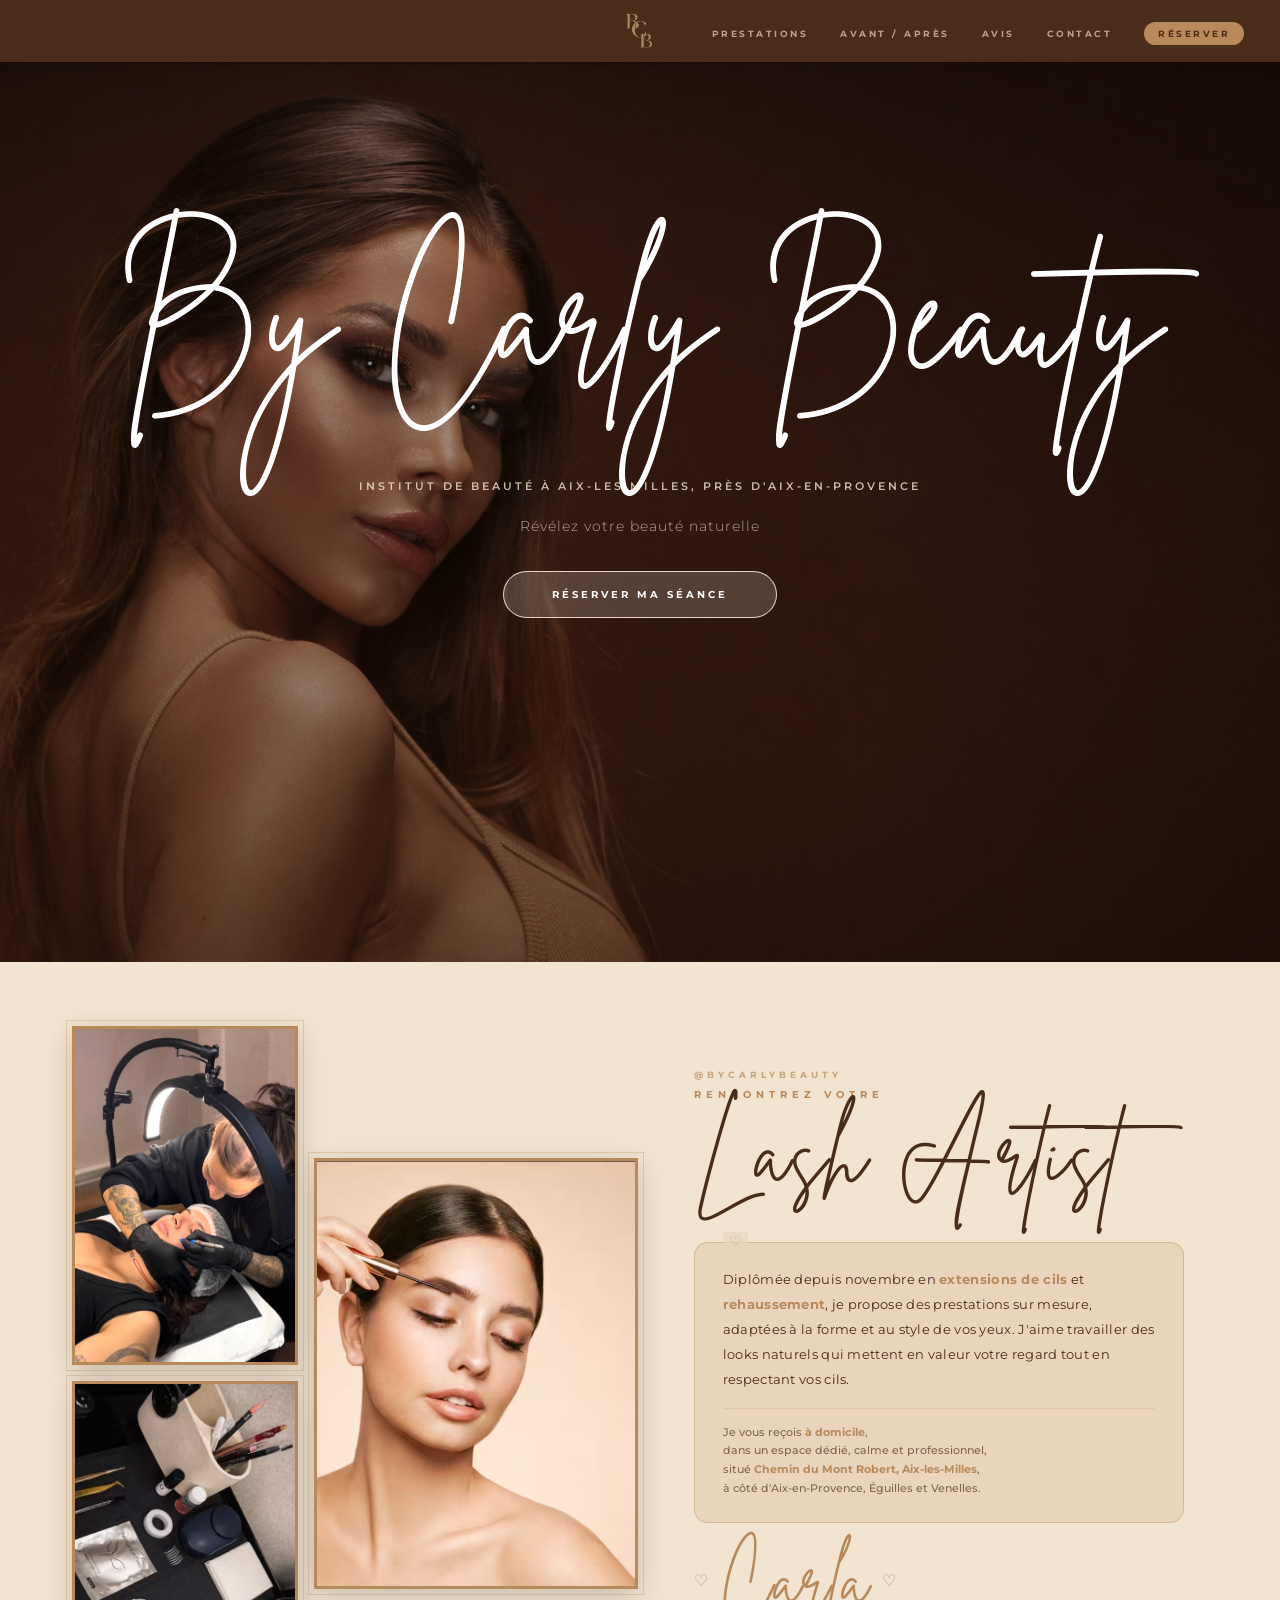
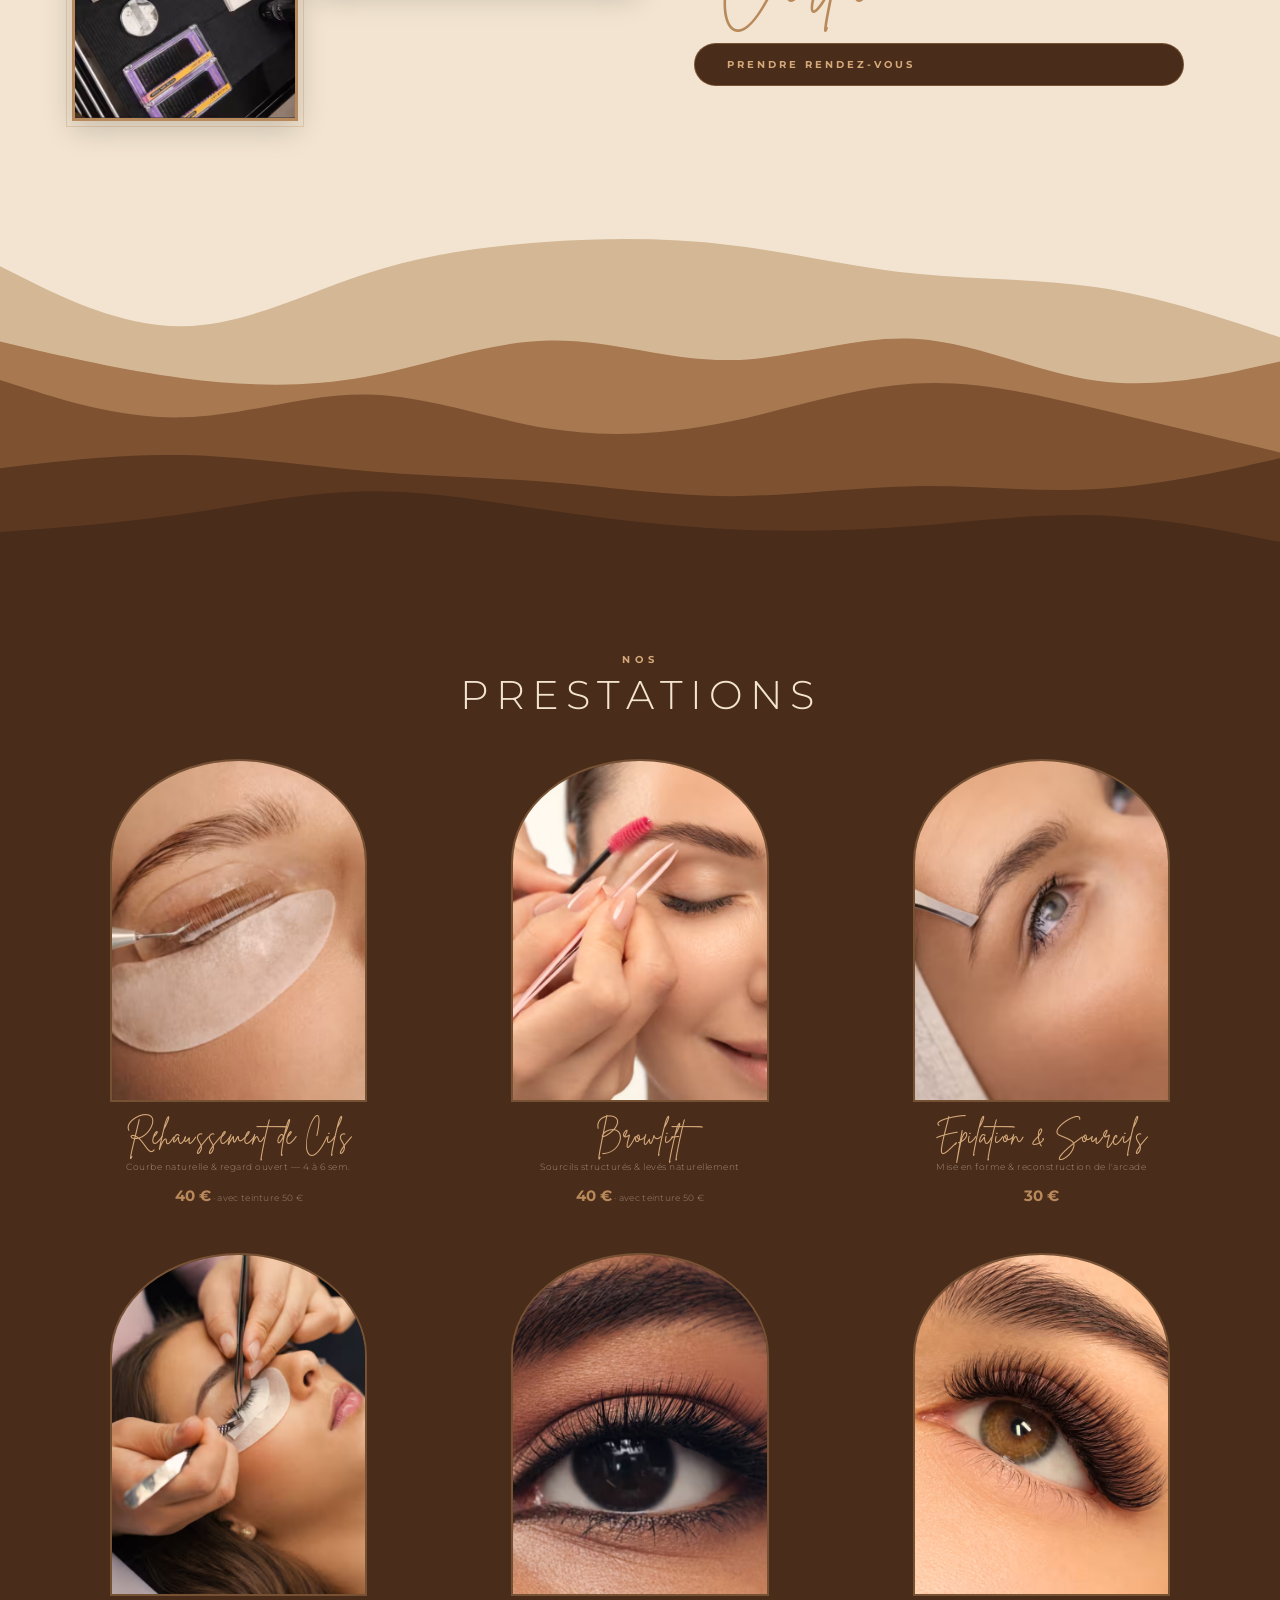
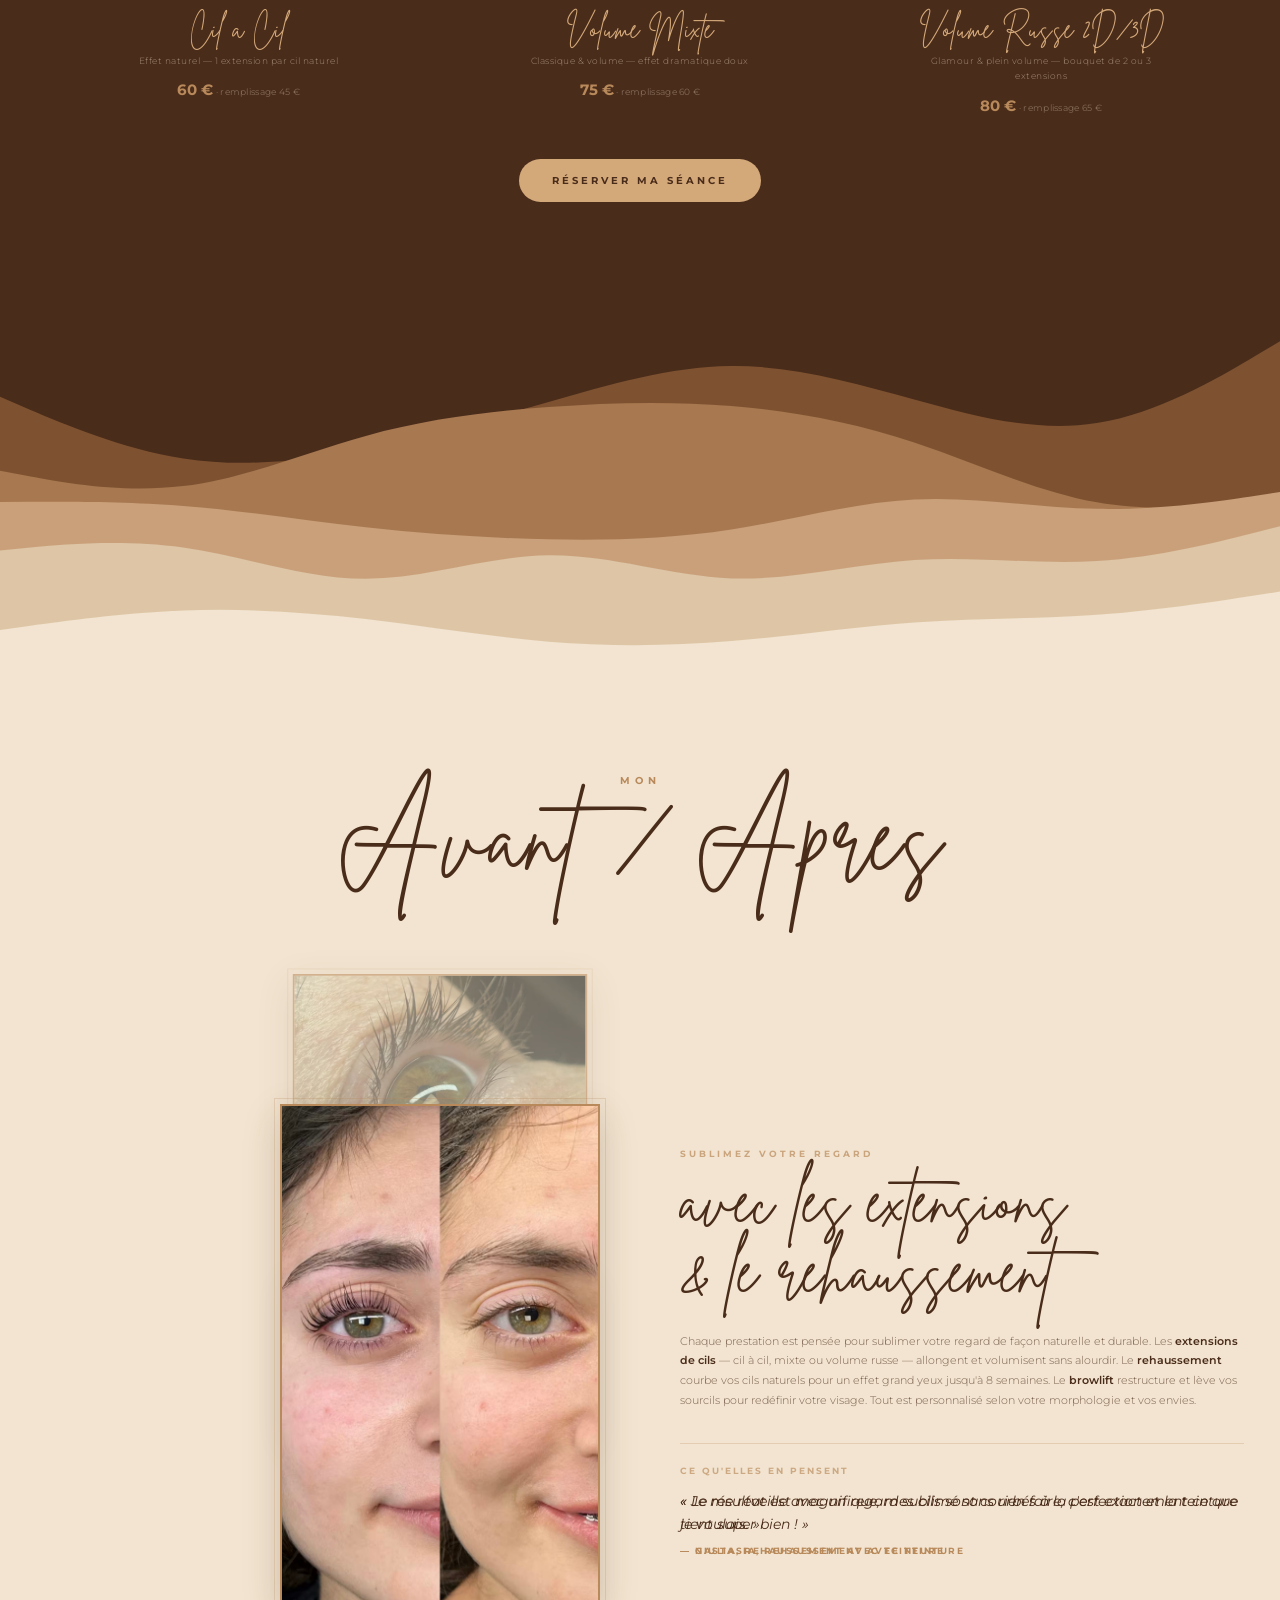
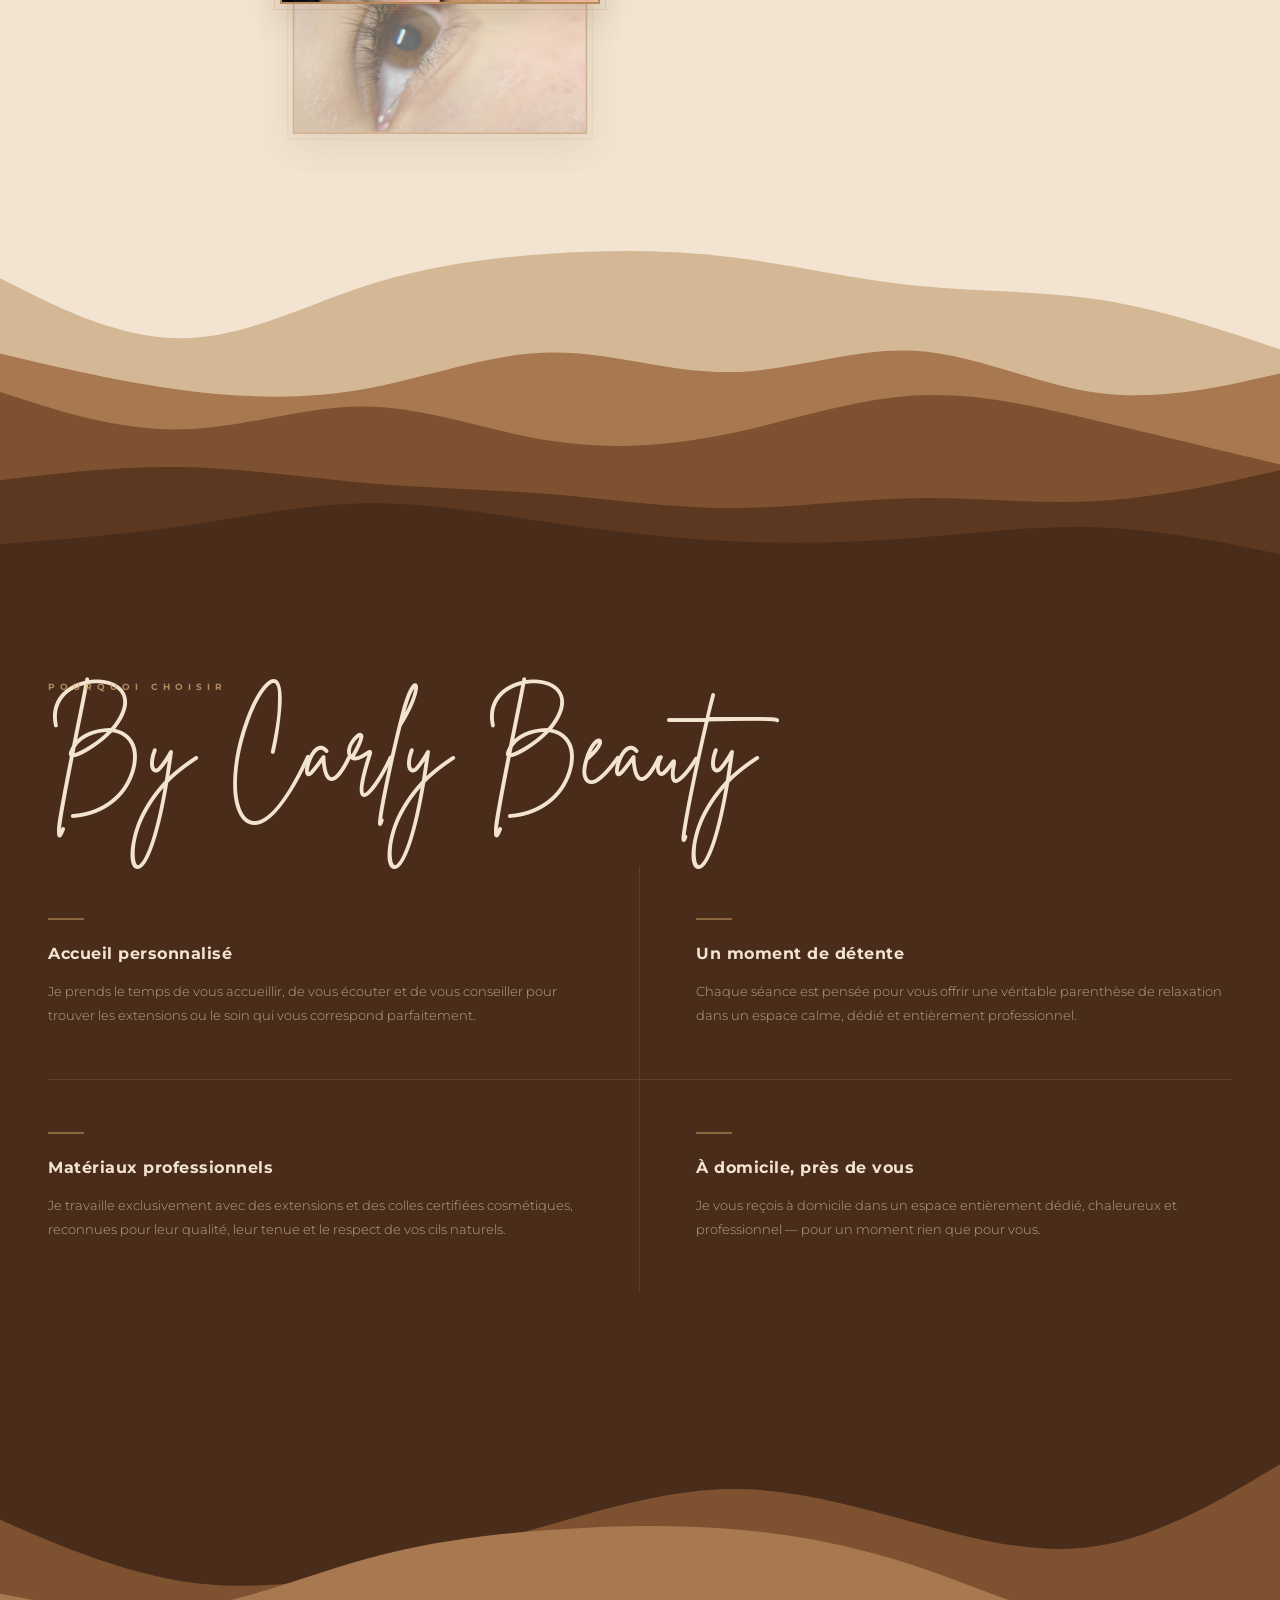
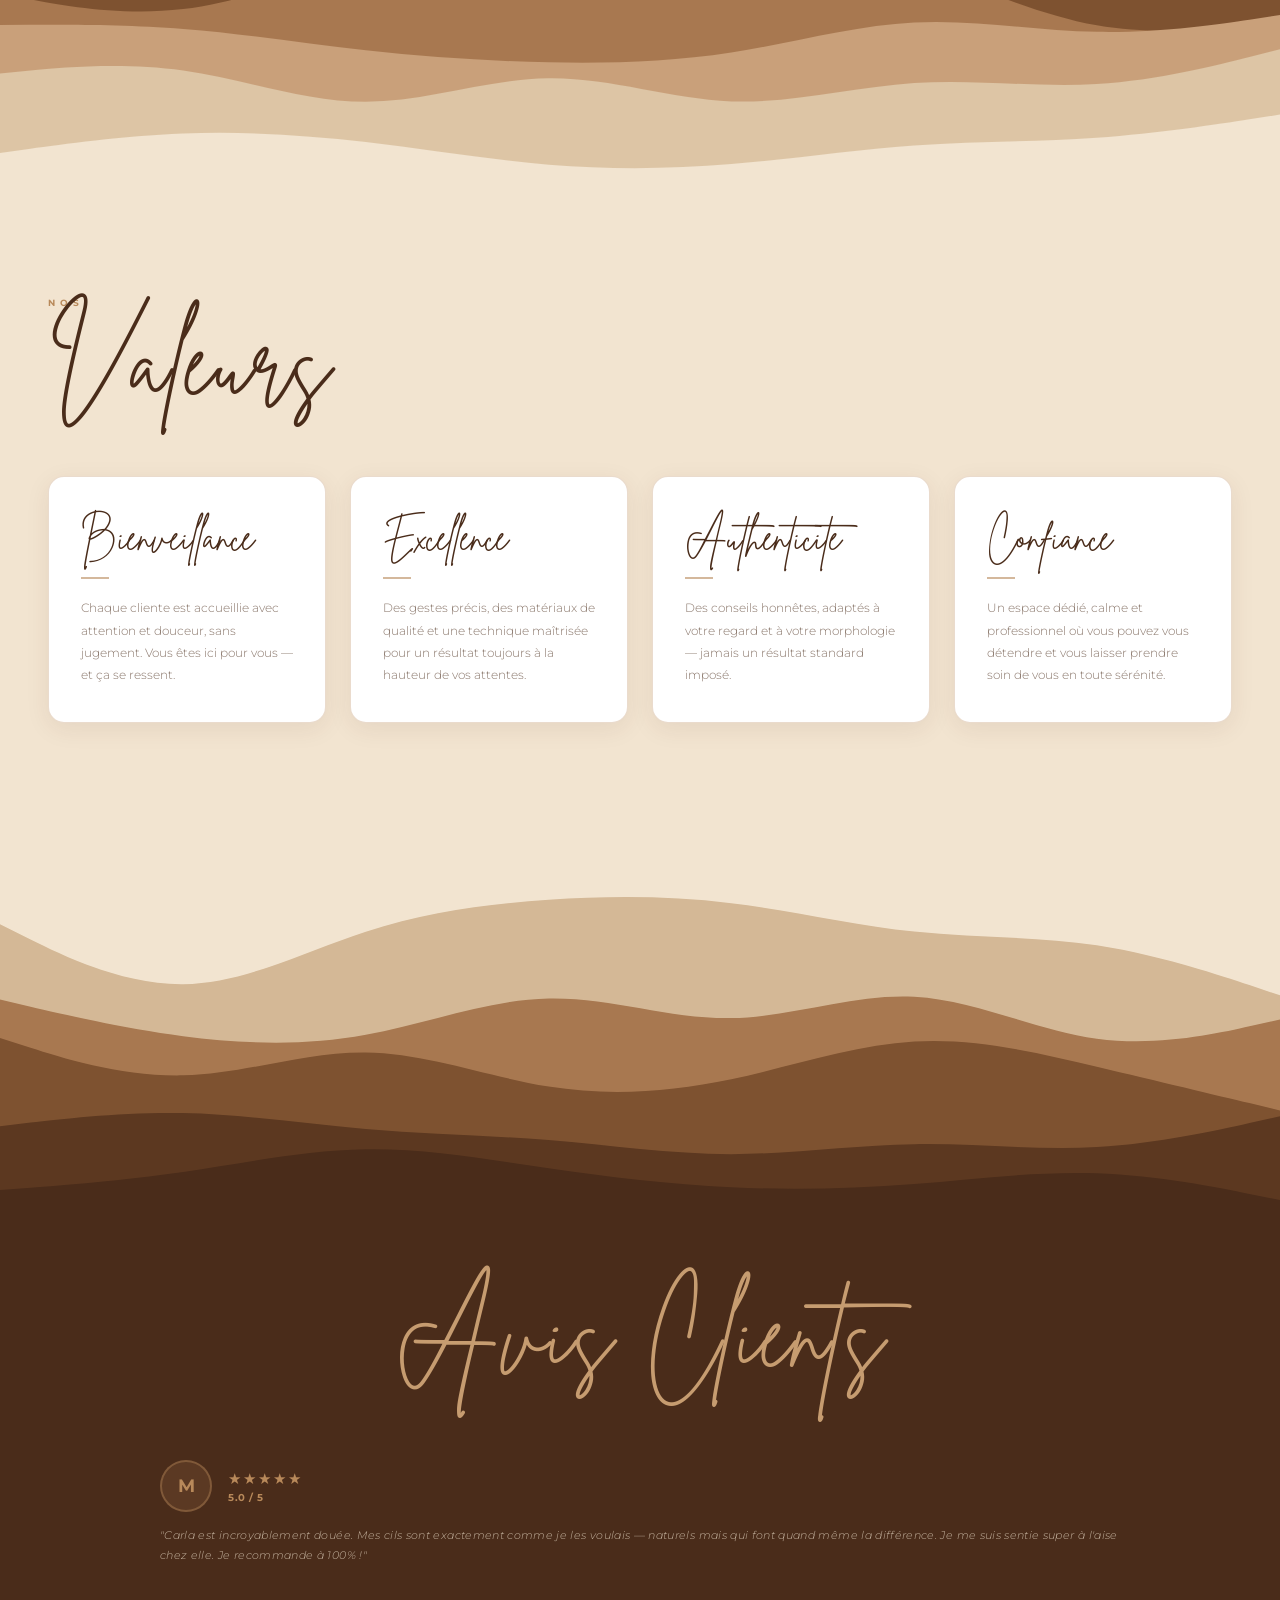
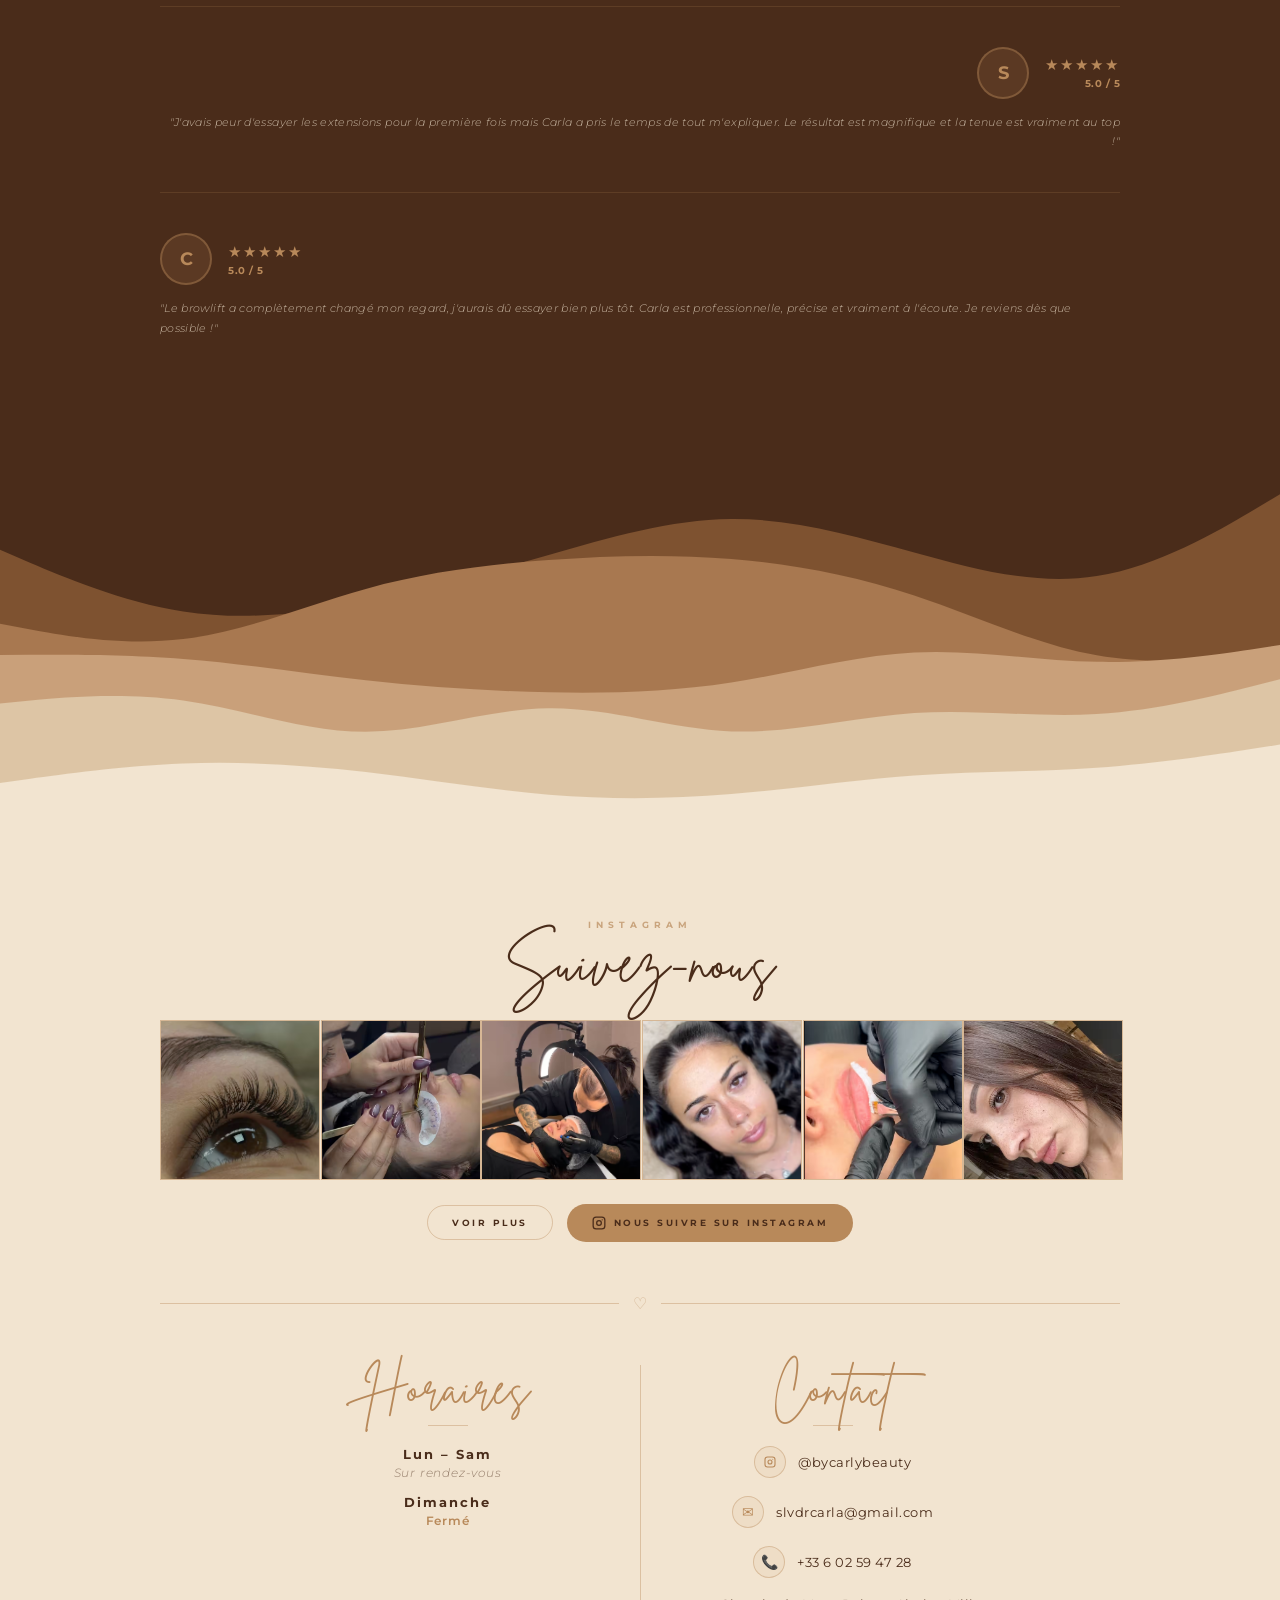
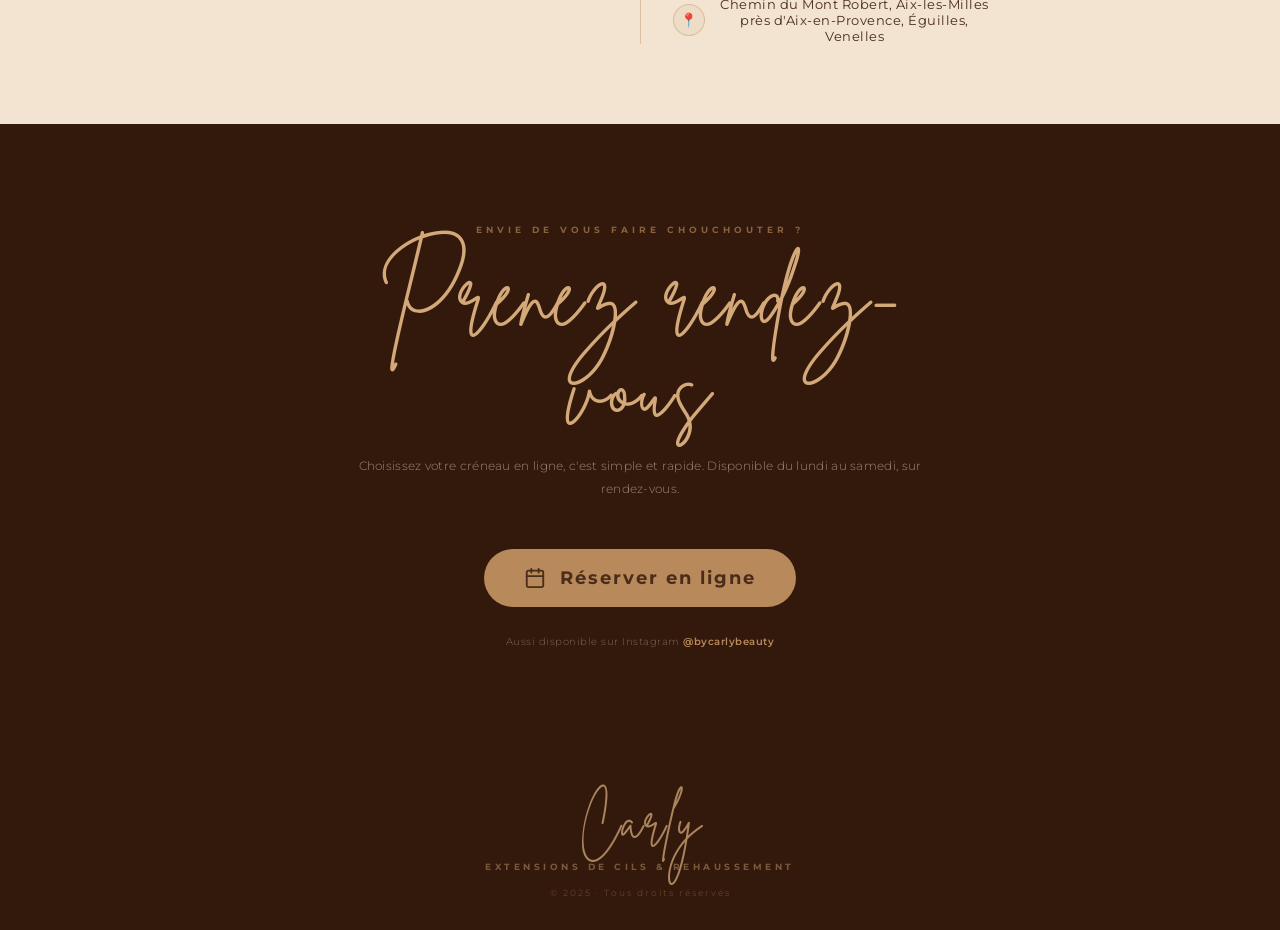
==== index.html @ 38d86c04 "RDV: replace phone CTA with Calendly link on all booking buttons" ====
<!DOCTYPE html>
<html lang="fr">
<head>
  <meta charset="UTF-8" />
  <meta name="viewport" content="width=device-width, initial-scale=1.0, viewport-fit=cover" />
  <title>Carly Beauty – Extensions de Cils &amp; Rehaussement | Aix-les-Milles, Aix-en-Provence</title>
  <meta name="description" content="Institut de beauté By Carly Beauty à Aix-les-Milles (Chemin du Mont Robert), à côté d'Aix-en-Provence, Éguilles et Venelles. Extensions de cils, rehaussement, browlift — sur rendez-vous. Tél : +33 6 02 59 47 28." />
  <meta name="keywords" content="extensions cils Aix-en-Provence, rehaussement cils Aix-les-Milles, browlift Éguilles, Venelles, lash artist, Carly Beauty" />
  <meta property="og:title" content="By Carly Beauty – Extensions de Cils à Aix-les-Milles" />
  <meta property="og:description" content="Institut de beauté à Aix-les-Milles, à côté d'Aix-en-Provence, Éguilles et Venelles. Extensions, rehaussement, browlift sur mesure." />
  <meta property="og:type" content="website" />
  <link rel="preconnect" href="https://fonts.googleapis.com" />
  <link rel="preconnect" href="https://fonts.gstatic.com" crossorigin />
  <link href="https://fonts.googleapis.com/css2?family=Montserrat:wght@300;400;600;700;800&display=swap" rel="stylesheet" />
  <link rel="icon" type="image/png" href="image/logo.png" />
  <link rel="stylesheet" href="style.css" />
</head>
<body>

  <!-- ══════════════════════════════════════
       NAV
  ══════════════════════════════════════ -->
  <nav class="navbar">
    <!-- Hamburger (mobile gauche) -->
    <button class="navbar__burger" aria-label="Menu" onclick="document.querySelector('.navbar__drawer').classList.toggle('open')">
      <span></span><span></span><span></span>
    </button>

    <!-- Logo centré -->
    <a href="#" class="navbar__logo-link" aria-label="Retour en haut"><picture>
  <source srcset="photo/image/vraislogo.avif" type="image/avif">
  <source srcset="photo/image/vraislogo.webp" type="image/webp">
  <img class="navbar__logo" src="photo/image/vraislogo.png" alt="Carly – By Carly Beauty" />
</picture></a>

    <!-- Bouton réserver (mobile droite) + liens desktop -->
    <ul class="navbar__links">
      <li><a href="#prestations">Prestations</a></li>
      <li><a href="#avantapres">Avant / Après</a></li>
      <li><a href="#avis">Avis</a></li>
      <li><a href="#infos">Contact</a></li>
      <li><a href="https://calendly.com/slvdrcarla" target="_blank" rel="noopener" class="navbar__rdv">Réserver</a></li>
    </ul>
    <a href="https://calendly.com/slvdrcarla" target="_blank" rel="noopener" class="navbar__rdv navbar__rdv--mobile">Réserver</a>
  </nav>

  <!-- Drawer mobile -->
  <div class="navbar__drawer">
    <button class="navbar__drawer-close" aria-label="Fermer" onclick="document.querySelector('.navbar__drawer').classList.remove('open')">✕</button>
    <ul>
      <li><a href="#prestations" onclick="document.querySelector('.navbar__drawer').classList.remove('open')">Prestations</a></li>
      <li><a href="#avantapres" onclick="document.querySelector('.navbar__drawer').classList.remove('open')">Avant / Après</a></li>
      <li><a href="#avis" onclick="document.querySelector('.navbar__drawer').classList.remove('open')">Avis</a></li>
      <li><a href="#infos" onclick="document.querySelector('.navbar__drawer').classList.remove('open')">Contact</a></li>
      <li><a href="https://calendly.com/slvdrcarla" target="_blank" rel="noopener" onclick="document.querySelector('.navbar__drawer').classList.remove('open')">Réserver</a></li>
    </ul>
  </div>

  <!-- ══════════════════════════════════════
       HERO  — plein écran image
  ══════════════════════════════════════ -->
  <section class="hero">
    <div class="hero__overlay"></div>
    <div class="hero__content">
      <h1 class="hero__title">By Carly Beauty</h1>
      <p class="hero__suptitle">Institut de beauté à Aix-Les Milles, près d'Aix-en-Provence</p>
      <p class="hero__tagline">Révélez votre beauté naturelle</p>
      <a class="hero__cta" href="https://calendly.com/slvdrcarla" target="_blank" rel="noopener">Réserver ma séance</a>
    </div>
  </section>

  <!-- ══════════════════════════════════════
       PRÉSENTATION / BIO  — crème
  ══════════════════════════════════════ -->
  <section class="presentation">
    <div class="hero__inner">

      <div class="hero__layout">

        <!-- ── Photos ── -->
        <div class="hero__photos">
          <!-- Colonne 1 : 2 petites empilées -->
          <div class="hero__photos-col">
            <div class="frame frame--hero-sm">
              <picture>
  <source srcset="photo/image/TacheRousseur.avif" type="image/avif">
  <source srcset="photo/image/TacheRousseur.webp" type="image/webp">
  <img src="photo/image/TacheRousseur.png" alt="Résultat sourcils" />
</picture>
            </div>
            <div class="frame frame--hero-sm">
              <picture>
  <source srcset="photo/image/haut2.avif" type="image/avif">
  <source srcset="photo/image/haut2.webp" type="image/webp">
  <img src="photo/image/haut2.png" alt="Résultat cils" />
</picture>
            </div>
          </div>
          <!-- Colonne 2 : 1 grande -->
          <div class="hero__photos-col">
            <div class="frame frame--hero-lg">
              <picture>
  <source srcset="photo/image/Haut1.avif" type="image/avif">
  <source srcset="photo/image/Haut1.webp" type="image/webp">
  <img src="photo/image/Haut1.png" alt="Résultat cils" />
</picture>
            </div>
          </div>
        </div>

        <!-- ── Texte ── -->
        <div class="hero__text">
          <p class="hero__salon">@BYCARLYBEAUTY</p>
          <p class="hero__label">RENCONTREZ VOTRE</p>
          <h1 class="hero__title">Lash Artist</h1>

          <div class="hero__bio-card">
            <p class="hero__bio-text">
              Diplômée depuis novembre en <strong>extensions de cils</strong> et <strong>rehaussement</strong>,
              je propose des prestations sur mesure, adaptées à la forme et au style de vos yeux.
              J'aime travailler des looks naturels qui mettent en valeur votre regard
              tout en respectant vos cils.
            </p>

            <p class="hero__bio-domicile">
              Je vous reçois <strong>à domicile</strong>,<br />
              dans un espace dédié, calme et professionnel,<br />
              situé <strong>Chemin du Mont Robert, Aix-les-Milles</strong>,<br />
              à côté d'Aix-en-Provence, Éguilles et Venelles.
            </p>
          </div>

          <div class="hero__sign">
            <span class="hero__heart">♡</span>
            <span class="hero__signature">Carla</span>
            <span class="hero__heart">♡</span>
          </div>

          <a class="btn-rdv" href="https://calendly.com/slvdrcarla" target="_blank" rel="noopener">Prendre rendez-vous</a>
        </div>

      </div><!-- /hero__layout -->

    </div>
  </section>

  <img class="wave" src="photo/wave-cream-to-brown.svg" alt="" />

  <!-- ══════════════════════════════════════
       PRESTATIONS  — brun
  ══════════════════════════════════════ -->
  <section class="services" id="prestations">
    <div class="services__inner">

      <p class="section-label section-label--light">NOS</p>
      <h2 class="services__title">PRESTATIONS</h2>

      <div class="arch-grid">

        <div class="arch-card">
          <div class="arch-frame">
            <picture>
  <source srcset="photo/image/Presta/Rehaussement%20de%20Cils.avif" type="image/avif">
  <source srcset="photo/image/Presta/Rehaussement%20de%20Cils.webp" type="image/webp">
  <img src="photo/image/Presta/Rehaussement%20de%20Cils.png" alt="Rehaussement de Cils" />
</picture>
          </div>
          <p class="arch-name">Rehaussement de Cils</p>
          <p class="arch-desc">Courbe naturelle &amp; regard ouvert — 4 à 6 sem.</p>
          <p class="arch-price">40 €<span class="arch-price__alt"> · avec teinture 50 €</span></p>
        </div>

        <div class="arch-card">
          <div class="arch-frame">
            <picture>
  <source srcset="photo/image/Presta/Browlift.avif" type="image/avif">
  <source srcset="photo/image/Presta/Browlift.webp" type="image/webp">
  <img src="photo/image/Presta/Browlift.png" alt="Browlift" />
</picture>
          </div>
          <p class="arch-name">Browlift</p>
          <p class="arch-desc">Sourcils structurés &amp; levés naturellement</p>
          <p class="arch-price">40 €<span class="arch-price__alt"> · avec teinture 50 €</span></p>
        </div>

        <div class="arch-card">
          <div class="arch-frame">
            <picture>
  <source srcset="photo/image/Presta/%C3%89pilation%20%26%20Sourcils.avif" type="image/avif">
  <source srcset="photo/image/Presta/%C3%89pilation%20%26%20Sourcils.webp" type="image/webp">
  <img src="photo/image/Presta/%C3%89pilation%20%26%20Sourcils.png" alt="Épilation & Sourcils" />
</picture>
          </div>
          <p class="arch-name">Épilation &amp; Sourcils</p>
          <p class="arch-desc">Mise en forme &amp; reconstruction de l'arcade</p>
          <p class="arch-price">30 €</p>
        </div>

        <div class="arch-card">
          <div class="arch-frame">
            <picture>
  <source srcset="photo/image/Presta/Cil%20%C3%A0%20Cil.avif" type="image/avif">
  <source srcset="photo/image/Presta/Cil%20%C3%A0%20Cil.webp" type="image/webp">
  <img src="photo/image/Presta/Cil%20%C3%A0%20Cil.png" alt="Cil à Cil" />
</picture>
          </div>
          <p class="arch-name">Cil à Cil</p>
          <p class="arch-desc">Effet naturel — 1 extension par cil naturel</p>
          <p class="arch-price">60 €<span class="arch-price__alt"> · remplissage 45 €</span></p>
        </div>

        <div class="arch-card">
          <div class="arch-frame">
            <picture>
  <source srcset="photo/image/Presta/Mixte.avif" type="image/avif">
  <source srcset="photo/image/Presta/Mixte.webp" type="image/webp">
  <img src="photo/image/Presta/Mixte.png" alt="Mixte" />
</picture>
          </div>
          <p class="arch-name">Volume Mixte</p>
          <p class="arch-desc">Classique &amp; volume — effet dramatique doux</p>
          <p class="arch-price">75 €<span class="arch-price__alt"> · remplissage 60 €</span></p>
        </div>

        <div class="arch-card">
          <div class="arch-frame">
            <picture>
  <source srcset="photo/image/Presta/Volume%20Russe%202D.avif" type="image/avif">
  <source srcset="photo/image/Presta/Volume%20Russe%202D.webp" type="image/webp">
  <img src="photo/image/Presta/Volume%20Russe%202D.png" alt="Volume Russe 2D" />
</picture>
          </div>
          <p class="arch-name">Volume Russe 2D/3D</p>
          <p class="arch-desc">Glamour &amp; plein volume — bouquet de 2 ou 3 extensions</p>
          <p class="arch-price">80 €<span class="arch-price__alt"> · remplissage 65 €</span></p>
        </div>

      </div><!-- /arch-grid -->

      <a class="btn-rdv btn-rdv--light" href="https://calendly.com/slvdrcarla" target="_blank" rel="noopener">Réserver ma séance</a>

    </div>
  </section>

  <img class="wave" src="photo/wave-brown-to-cream.svg" alt="" />

  <!-- ══════════════════════════════════════
       AVANT / APRÈS  — crème (stack scroll)
  ══════════════════════════════════════ -->
  <section class="avantapres" id="avantapres">
    <div class="avantapres__header">
      <p class="section-label">MON</p>
      <h2 class="avantapres__title">Avant / Après</h2>
    </div>

    <div class="stack-section">

      <!-- ── Photos (gauche sur PC) — wheel carousel ── -->
      <div class="stack-photos">
        <div class="wheel-stage">
          <div class="wheel-card" data-idx="0"><picture>
  <source srcset="photo/les%20avant%20apres/aa1.avif" type="image/avif">
  <source srcset="photo/les%20avant%20apres/aa1.webp" type="image/webp">
  <img src="photo/les%20avant%20apres/aa1.png" alt="Nastasia – Rehaussement avec teinture" />
</picture></div>
          <div class="wheel-card" data-idx="1"><picture>
  <source srcset="photo/les%20avant%20apres/aa2.avif" type="image/avif">
  <source srcset="photo/les%20avant%20apres/aa2.webp" type="image/webp">
  <img src="photo/les%20avant%20apres/aa2.png" alt="Giulia – Rehaussement avec teinture" />
</picture></div>
          <div class="wheel-card" data-idx="2"><picture>
  <source srcset="photo/les%20avant%20apres/aa3.avif" type="image/avif">
  <source srcset="photo/les%20avant%20apres/aa3.webp" type="image/webp">
  <img src="photo/les%20avant%20apres/aa3.png" alt="Ambre – Volume Russe 2D" />
</picture></div>
          <div class="wheel-card" data-idx="3"><picture>
  <source srcset="photo/les%20avant%20apres/aa4.avif" type="image/avif">
  <source srcset="photo/les%20avant%20apres/aa4.webp" type="image/webp">
  <img src="photo/les%20avant%20apres/aa4.png" alt="Giulia – Browlift avec teinture + Rehaussement avec teinture" />
</picture></div>
          <div class="wheel-card" data-idx="4"><picture>
  <source srcset="photo/les%20avant%20apres/aa5.avif" type="image/avif">
  <source srcset="photo/les%20avant%20apres/aa5.webp" type="image/webp">
  <img src="photo/les%20avant%20apres/aa5.png" alt="Ilona – Rehaussement avec teinture + Reconstruction sourcils" />
</picture></div>
          <div class="wheel-card" data-idx="5"><picture>
  <source srcset="photo/les%20avant%20apres/aa6.avif" type="image/avif">
  <source srcset="photo/les%20avant%20apres/aa6.webp" type="image/webp">
  <img src="photo/les%20avant%20apres/aa6.png" alt="Ambre – Browlift avec teinture + Rehaussement avec teinture" />
</picture></div>
          <div class="wheel-card" data-idx="6"><picture>
  <source srcset="photo/les%20avant%20apres/aa7.avif" type="image/avif">
  <source srcset="photo/les%20avant%20apres/aa7.webp" type="image/webp">
  <img src="photo/les%20avant%20apres/aa7.png" alt="Alicia – Browlift" />
</picture></div>
          <div class="wheel-card" data-idx="7"><picture>
  <source srcset="photo/les%20avant%20apres/aa8.avif" type="image/avif">
  <source srcset="photo/les%20avant%20apres/aa8.webp" type="image/webp">
  <img src="photo/les%20avant%20apres/aa8.png" alt="Giulia – Browlift avec teinture + Rehaussement avec teinture" />
</picture></div>
          <div class="wheel-card" data-idx="8"><picture>
  <source srcset="photo/les%20avant%20apres/aa9.avif" type="image/avif">
  <source srcset="photo/les%20avant%20apres/aa9.webp" type="image/webp">
  <img src="photo/les%20avant%20apres/aa9.png" alt="Ilona – Browlift sans teinture" />
</picture></div>
        </div>
      </div>

      <!-- ── Sidebar (droite sur PC, cachée sur mobile) ── -->
      <aside class="stack-sidebar">
        <div class="stack-sidebar__content">
          <p class="stack-sidebar__eyebrow">SUBLIMEZ VOTRE REGARD</p>
          <h3 class="stack-sidebar__title">avec les extensions<br>&amp; le rehaussement</h3>

          <p class="stack-sidebar__para">
            Chaque prestation est pensée pour sublimer votre regard de façon naturelle et durable.
            Les <strong>extensions de cils</strong> — cil à cil, mixte ou volume russe — allongent et volumisent
            sans alourdir. Le <strong>rehaussement</strong> courbe vos cils naturels pour un effet grand yeux jusqu'à 8 semaines.
            Le <strong>browlift</strong> restructure et lève vos sourcils pour redéfinir votre visage.
            Tout est personnalisé selon votre morphologie et vos envies.
          </p>

          <p class="stack-sidebar__reviews-label">CE QU'ELLES EN PENSENT</p>
          <div class="stack-reviews-wrap">
            <div class="stack-review active" data-idx="0">
              <p class="stack-review__quote">« Le résultat est magnifique, mes cils sont courbés à la perfection et la teinture tient super bien ! »</p>
              <p class="stack-review__author">— Nastasia, rehaussement avec teinture</p>
            </div>
            <div class="stack-review" data-idx="1">
              <p class="stack-review__quote">« Je me réveille avec un regard sublimé sans rien faire, c'est exactement ce que je voulais. »</p>
              <p class="stack-review__author">— Giulia, rehaussement avec teinture</p>
            </div>
            <div class="stack-review" data-idx="2">
              <p class="stack-review__quote">« J'avais peur que ce soit trop chargé mais le rendu est glamour et naturel à la fois. »</p>
              <p class="stack-review__author">— Ambre, volume russe 2D</p>
            </div>
            <div class="stack-review" data-idx="3">
              <p class="stack-review__quote">« Le combo browlift + rehaussement a complètement transformé mon regard, je suis fan ! »</p>
              <p class="stack-review__author">— Giulia, browlift avec teinture + rehaussement avec teinture</p>
            </div>
            <div class="stack-review" data-idx="4">
              <p class="stack-review__quote">« Mes sourcils sont enfin dessinés comme il faut et le rehaussement dure super longtemps ! »</p>
              <p class="stack-review__author">— Ilona, rehaussement avec teinture + reconstruction sourcils</p>
            </div>
            <div class="stack-review" data-idx="5">
              <p class="stack-review__quote">« Résultat naturel et durable, le browlift a vraiment ouvert mon regard. Je reviendrai ! »</p>
              <p class="stack-review__author">— Ambre, browlift avec teinture + rehaussement avec teinture</p>
            </div>
            <div class="stack-review" data-idx="6">
              <p class="stack-review__quote">« Mes sourcils ont changé mon visage, je comprends pas pourquoi j'ai pas fait ça avant. »</p>
              <p class="stack-review__author">— Alicia, browlift</p>
            </div>
            <div class="stack-review" data-idx="7">
              <p class="stack-review__quote">« Toujours aussi parfait, Carly prend vraiment soin de chaque détail à chaque fois. »</p>
              <p class="stack-review__author">— Giulia, browlift avec teinture + rehaussement avec teinture</p>
            </div>
            <div class="stack-review" data-idx="8">
              <p class="stack-review__quote">« Même sans teinture le résultat est superbe, le browlift a l'air tellement naturel. »</p>
              <p class="stack-review__author">— Ilona, browlift</p>
            </div>
          </div>
        </div>
      </aside>

    </div>
  </section>

  <img class="wave" src="photo/wave-cream-to-brown.svg" alt="" />

  <!-- ══════════════════════════════════════
       POURQUOI BY CARLY  — brun, pleine largeur
  ══════════════════════════════════════ -->
  <section class="whyus">

    <div class="whyus__top">
      <p class="whyus__label">POURQUOI CHOISIR</p>
      <h2 class="whyus__title">By Carly Beauty</h2>
    </div>

    <div class="whyus__grid">

      <div class="whyus__card">
        <span class="whyus__card-line"></span>
        <p class="whyus__card-title">Accueil personnalisé</p>
        <p class="whyus__card-text">Je prends le temps de vous accueillir, de vous écouter et de vous conseiller pour trouver les extensions ou le soin qui vous correspond parfaitement.</p>
      </div>

      <div class="whyus__card">
        <span class="whyus__card-line"></span>
        <p class="whyus__card-title">Un moment de détente</p>
        <p class="whyus__card-text">Chaque séance est pensée pour vous offrir une véritable parenthèse de relaxation dans un espace calme, dédié et entièrement professionnel.</p>
      </div>

      <div class="whyus__card">
        <span class="whyus__card-line"></span>
        <p class="whyus__card-title">Matériaux professionnels</p>
        <p class="whyus__card-text">Je travaille exclusivement avec des extensions et des colles certifiées cosmétiques, reconnues pour leur qualité, leur tenue et le respect de vos cils naturels.</p>
      </div>

      <div class="whyus__card">
        <span class="whyus__card-line"></span>
        <p class="whyus__card-title">À domicile, près de vous</p>
        <p class="whyus__card-text">Je vous reçois à domicile dans un espace entièrement dédié, chaleureux et professionnel — pour un moment rien que pour vous.</p>
      </div>

    </div>

  </section>

  <img class="wave" src="photo/wave-brown-to-cream.svg" alt="" />

  <!-- ══════════════════════════════════════
       SECTION LIBRE  — crème (à compléter)
  ══════════════════════════════════════ -->
  <section class="libre">

    <p class="libre__label">NOS</p>
    <h2 class="libre__title">Valeurs</h2>

    <div class="libre__grid">

      <div class="libre__card">
        <p class="libre__card-word">Bienveillance</p>
        <span class="libre__card-line"></span>
        <p class="libre__card-text">Chaque cliente est accueillie avec attention et douceur, sans jugement. Vous êtes ici pour vous — et ça se ressent.</p>
      </div>

      <div class="libre__card">
        <p class="libre__card-word">Excellence</p>
        <span class="libre__card-line"></span>
        <p class="libre__card-text">Des gestes précis, des matériaux de qualité et une technique maîtrisée pour un résultat toujours à la hauteur de vos attentes.</p>
      </div>

      <div class="libre__card">
        <p class="libre__card-word">Authenticité</p>
        <span class="libre__card-line"></span>
        <p class="libre__card-text">Des conseils honnêtes, adaptés à votre regard et à votre morphologie — jamais un résultat standard imposé.</p>
      </div>

      <div class="libre__card">
        <p class="libre__card-word">Confiance</p>
        <span class="libre__card-line"></span>
        <p class="libre__card-text">Un espace dédié, calme et professionnel où vous pouvez vous détendre et vous laisser prendre soin de vous en toute sérénité.</p>
      </div>

    </div>

  </section>

  <img class="wave" src="photo/wave-cream-to-brown.svg" alt="" />

  <!-- ══════════════════════════════════════
       AVIS CLIENTS  — brun
  ══════════════════════════════════════ -->
  <section class="reviews" id="avis">
    <div class="reviews__inner">

      <h2 class="reviews__title">Avis Clients</h2>

      <div class="review">
        <div class="review__head">
          <div class="review__avatar">M</div>
          <div>
            <div class="review__stars">&#9733;&#9733;&#9733;&#9733;&#9733;</div>
            <p class="review__score">5.0 / 5</p>
          </div>
        </div>
        <p class="review__text">
          "Carla est incroyablement douée. Mes cils sont exactement comme je les voulais —
          naturels mais qui font quand même la différence. Je me suis sentie super à l'aise
          chez elle. Je recommande à 100% !"
        </p>
      </div>

      <div class="review review--alt">
        <div class="review__head review__head--right">
          <div>
            <div class="review__stars review__stars--right">&#9733;&#9733;&#9733;&#9733;&#9733;</div>
            <p class="review__score review__score--right">5.0 / 5</p>
          </div>
          <div class="review__avatar">S</div>
        </div>
        <p class="review__text review__text--right">
          "J'avais peur d'essayer les extensions pour la première fois mais Carla
          a pris le temps de tout m'expliquer. Le résultat est magnifique et
          la tenue est vraiment au top !"
        </p>
      </div>

      <div class="review">
        <div class="review__head">
          <div class="review__avatar">C</div>
          <div>
            <div class="review__stars">&#9733;&#9733;&#9733;&#9733;&#9733;</div>
            <p class="review__score">5.0 / 5</p>
          </div>
        </div>
        <p class="review__text">
          "Le browlift a complètement changé mon regard, j'aurais dû essayer bien
          plus tôt. Carla est professionnelle, précise et vraiment à l'écoute.
          Je reviens dès que possible !"
        </p>
      </div>

    </div>
  </section>

  <img class="wave" src="photo/wave-brown-to-cream.svg" alt="" />

  <!-- ══════════════════════════════════════
       INFOS PRATIQUES  — crème
  ══════════════════════════════════════ -->
  <section class="info" id="infos">
    <div class="merged">

      <!-- ── Barre Instagram ── -->
      <div class="insta-bar">
        <div class="insta-bar__header">
          <p class="insta-bar__label">INSTAGRAM</p>
          <p class="insta-bar__script">Suivez-nous</p>
        </div>
        <div class="insta-bar__grid">
          <a class="insta-bar__slot" href="https://www.instagram.com/bycarlybeauty/" target="_blank" rel="noopener"><picture>
  <source srcset="photo/inta/insta1.avif" type="image/avif">
  <source srcset="photo/inta/insta1.webp" type="image/webp">
  <img src="photo/inta/insta1.png" alt="Instagram 1" />
</picture></a>
          <a class="insta-bar__slot" href="https://www.instagram.com/bycarlybeauty/" target="_blank" rel="noopener"><picture>
  <source srcset="photo/inta/insta2.avif" type="image/avif">
  <source srcset="photo/inta/insta2.webp" type="image/webp">
  <img src="photo/inta/insta2.png" alt="Instagram 2" />
</picture></a>
          <a class="insta-bar__slot" href="https://www.instagram.com/bycarlybeauty/" target="_blank" rel="noopener"><picture>
  <source srcset="photo/inta/insta3.avif" type="image/avif">
  <source srcset="photo/inta/insta3.webp" type="image/webp">
  <img src="photo/inta/insta3.png" alt="Instagram 3" />
</picture></a>
          <a class="insta-bar__slot" href="https://www.instagram.com/bycarlybeauty/" target="_blank" rel="noopener"><picture>
  <source srcset="photo/inta/insta4.avif" type="image/avif">
  <source srcset="photo/inta/insta4.webp" type="image/webp">
  <img src="photo/inta/insta4.png" alt="Instagram 4" />
</picture></a>
          <a class="insta-bar__slot" href="https://www.instagram.com/bycarlybeauty/" target="_blank" rel="noopener"><picture>
  <source srcset="photo/inta/insta5.avif" type="image/avif">
  <source srcset="photo/inta/insta5.webp" type="image/webp">
  <img src="photo/inta/insta5.png" alt="Instagram 5" />
</picture></a>
          <a class="insta-bar__slot" href="https://www.instagram.com/bycarlybeauty/" target="_blank" rel="noopener"><picture>
  <source srcset="photo/inta/insta6.avif" type="image/avif">
  <source srcset="photo/inta/insta6.webp" type="image/webp">
  <img src="photo/inta/insta6.png" alt="Instagram 6" />
</picture></a>
        </div>
        <div class="insta-bar__actions">
          <a class="insta-bar__btn insta-bar__btn--outline" href="https://www.instagram.com/bycarlybeauty/" target="_blank" rel="noopener">Voir plus</a>
          <a class="insta-bar__btn insta-bar__btn--filled" href="https://www.instagram.com/bycarlybeauty/" target="_blank" rel="noopener">
            <svg width="14" height="14" viewBox="0 0 24 24" fill="none" stroke="currentColor" stroke-width="2.2" stroke-linecap="round" stroke-linejoin="round"><rect x="2" y="2" width="20" height="20" rx="5" ry="5"/><circle cx="12" cy="12" r="4"/><circle cx="17.5" cy="6.5" r="1" fill="currentColor" stroke="none"/></svg>
            Nous suivre sur Instagram
          </a>
        </div>
      </div>

      <div class="merged__sep">
        <span class="merged__sep-line"></span>
        <span class="merged__sep-heart">♡</span>
        <span class="merged__sep-line"></span>
      </div>

      <!-- ── Horaires + Contact ── -->
      <div class="info-top">

        <div class="info-col">
          <p class="info-col__title">Horaires</p>
          <div class="info-col__sep"></div>
          <div class="info-hours">
            <div class="info-hours__row">
              <span class="info-hours__day">Lun – Sam</span>
              <span class="info-hours__val">Sur rendez-vous</span>
            </div>
            <div class="info-hours__row">
              <span class="info-hours__day">Dimanche</span>
              <span class="info-hours__val info-hours__val--closed">Fermé</span>
            </div>
          </div>
        </div>

        <div class="info-vline"></div>

        <div class="info-col">
          <p class="info-col__title">Contact</p>
          <div class="info-col__sep"></div>
          <div class="info-contacts">
            <a class="contact-row" href="https://instagram.com/bycarlybeauty" target="_blank" rel="noopener">
              <span class="contact-icon">
                <svg width="12" height="12" viewBox="0 0 24 24" fill="none" stroke="currentColor" stroke-width="2.2" stroke-linecap="round" stroke-linejoin="round"><rect x="2" y="2" width="20" height="20" rx="5" ry="5"/><circle cx="12" cy="12" r="4"/><circle cx="17.5" cy="6.5" r="1" fill="currentColor" stroke="none"/></svg>
              </span>
              <span>@bycarlybeauty</span>
            </a>
            <a class="contact-row" href="mailto:slvdrcarla@gmail.com">
              <span class="contact-icon">&#9993;</span>
              <span>slvdrcarla@gmail.com</span>
            </a>
            <a class="contact-row" href="tel:+33602594728">
              <span class="contact-icon">&#128222;</span>
              <span>+33 6 02 59 47 28</span>
            </a>
            <div class="contact-row">
              <span class="contact-icon">&#128205;</span>
              <span>Chemin du Mont Robert, Aix-les-Milles<br>près d'Aix-en-Provence, Éguilles, Venelles</span>
            </div>
          </div>
        </div>

      </div>

    </div>
  </section>

  <!-- ══════════════════════════════════════
       PRISE DE RDV  — brun foncé
  ══════════════════════════════════════ -->
  <section class="rdv-section" id="rdv">
    <div class="rdv-inner">
      <p class="rdv__eyebrow">ENVIE DE VOUS FAIRE CHOUCHOUTER ?</p>
      <h2 class="rdv__title">Prenez rendez-vous</h2>
      <p class="rdv__sub">Choisissez votre créneau en ligne, c'est simple et rapide. Disponible du lundi au samedi, sur rendez-vous.</p>
      <a class="rdv__call" href="https://calendly.com/slvdrcarla" target="_blank" rel="noopener">
        <span class="rdv__call-icon">
          <svg width="22" height="22" viewBox="0 0 24 24" fill="none" stroke="currentColor" stroke-width="2" stroke-linecap="round" stroke-linejoin="round"><rect x="3" y="4" width="18" height="18" rx="2" ry="2"/><line x1="16" y1="2" x2="16" y2="6"/><line x1="8" y1="2" x2="8" y2="6"/><line x1="3" y1="10" x2="21" y2="10"/></svg>
        </span>
        Réserver en ligne
      </a>
      <p class="rdv__note">Aussi disponible sur Instagram <a href="https://instagram.com/bycarlybeauty" target="_blank" rel="noopener">@bycarlybeauty</a></p>
    </div>
  </section>

  <!-- ══════════════════════════════════════
       FOOTER
  ══════════════════════════════════════ -->
  <footer class="footer">
    <p class="footer__brand">Carly</p>
    <p class="footer__tagline">Extensions de Cils &amp; Rehaussement</p>
    <p class="footer__copy">&#169; 2025 &middot; Tous droits réservés</p>
  </footer>

  <script>
    (function () {
      var current = 0;
      var total = 9;

      function renderWheel(idx) {
        var prevIdx = (idx - 1 + total) % total;
        var nextIdx = (idx + 1) % total;
        document.querySelectorAll('.wheel-card').forEach(function (card) {
          var ci = parseInt(card.dataset.idx);
          if (ci === idx)      card.dataset.state = 'active';
          else if (ci === prevIdx) card.dataset.state = 'prev';
          else if (ci === nextIdx) card.dataset.state = 'next';
          else                     card.dataset.state = 'gone-down';
        });

        document.querySelectorAll('.stack-review').forEach(function (r) {
          r.classList.remove('active');
        });
        var rev = document.querySelector('.stack-review[data-idx="' + idx + '"]');
        if (rev) rev.classList.add('active');
      }

      function next() {
        current = (current + 1) % total;
        renderWheel(current);
      }

      renderWheel(0);
      setInterval(next, 3200);
    })();
  </script>
</body>
</html>
---- style.css ----
/* ══════════════════════════════════════════════
   FONTS
══════════════════════════════════════════════ */
@font-face {
  font-family: 'BrittanySignature';
  src: url('brittany_signature/BrittanySignature.ttf') format('truetype');
  font-weight: normal;
  font-style: normal;
}

@font-face {
  font-family: 'Cherolina';
  src: url('cherolina/Cherolina.ttf') format('truetype');
  font-weight: normal;
  font-style: normal;
}

/* ══════════════════════════════════════════════
   RESET & VARIABLES
══════════════════════════════════════════════ */
*, *::before, *::after {
  margin: 0;
  padding: 0;
  box-sizing: border-box;
}

:root {
  /* Palette chocolat → nude */
  --brown:        #4a2c1a;
  --brown-dark:   #33190c;
  --cream:        #f2e4d0;
  --cream-mid:    #e8d5bc;
  --gold:         #b8895a;
  --gold-light:   #d4a97a;
  --gold-dim:     rgba(184, 137, 90, 0.40);
  --gold-faint:   rgba(184, 137, 90, 0.12);

  --font-script:  'BrittanySignature', cursive;
  --font-body:    'Montserrat', sans-serif;

  --max-w:        960px;
  --pad-x:        36px;
}

html {
  scroll-behavior: smooth;
  overflow-x: hidden;
  width: 100%;
}

/* ══════════════════════════════════════════════
   NAV
══════════════════════════════════════════════ */
.navbar {
  position: sticky;
  top: 0;
  z-index: 200;
  background: var(--brown);
  display: grid;
  grid-template-columns: 1fr auto 1fr;
  align-items: center;
  padding: 0 var(--pad-x);
  height: 62px;
  box-shadow: 0 2px 12px rgba(0,0,0,0.18);
}

/* Logo toujours dans la colonne centrale → centré parfaitement */
.navbar__logo-link {
  grid-column: 2;
  display: flex;
  align-items: center;
  justify-self: center;
}

.navbar__logo {
  height: 44px;
  width: auto;
  display: block;
  object-fit: contain;
}

/* Hamburger — caché sur desktop */
.navbar__burger {
  display: none;
  flex-direction: column;
  justify-content: center;
  gap: 5px;
  background: none;
  border: none;
  cursor: pointer;
  padding: 4px;
  width: 36px;
}
.navbar__burger span {
  display: block;
  height: 2px;
  width: 24px;
  background: var(--gold-light);
  border-radius: 2px;
  transition: 0.2s;
}

/* Bouton réserver mobile — caché sur desktop */
.navbar__rdv--mobile {
  display: none;
}

/* Drawer mobile */
.navbar__drawer {
  display: none;
  position: fixed;
  top: 0;
  left: 0;
  width: 75vw;
  max-width: 300px;
  height: 100vh;
  background: var(--brown);
  z-index: 300;
  padding: 80px 36px 40px;
  box-shadow: 4px 0 32px rgba(0,0,0,0.3);
  transform: translateX(-100%);
  transition: transform 0.3s ease;
}
.navbar__drawer.open {
  transform: translateX(0);
}
.navbar__drawer ul {
  list-style: none;
  display: flex;
  flex-direction: column;
  gap: 0;
}
.navbar__drawer ul li a {
  display: block;
  font-size: 11px;
  font-weight: 700;
  letter-spacing: 3px;
  text-transform: uppercase;
  color: var(--cream);
  text-decoration: none;
  padding: 18px 0;
  border-bottom: 1px solid rgba(184,137,90,0.15);
  transition: color 0.2s;
}
.navbar__drawer ul li a:hover {
  color: var(--gold-light);
}
.navbar__drawer-close {
  position: absolute;
  top: 20px;
  right: 20px;
  background: none;
  border: none;
  color: var(--gold);
  font-size: 20px;
  cursor: pointer;
  opacity: 0.7;
}

.navbar__brand {
  font-family: var(--font-script);
  font-size: 36px;
  color: var(--gold-light);
  letter-spacing: 1px;
  line-height: 1;
}

.navbar__links {
  list-style: none;
  display: flex;
  gap: 32px;
  grid-column: 3;
  justify-self: end;
}

.navbar__links a {
  font-size: 9px;
  font-weight: 700;
  letter-spacing: 2.5px;
  color: rgba(242, 228, 208, 0.65);
  text-decoration: none;
  text-transform: uppercase;
  transition: color 0.2s;
}

.navbar__links a:hover {
  color: var(--gold-light);
}

body {
  font-family: var(--font-body);
  background: var(--cream);
  color: var(--brown);
  overflow-x: hidden;
  width: 100%;
  min-width: 320px;
}

img { display: block; max-width: 100%; }

/* ══════════════════════════════════════════════
   WAVE DIVIDERS
══════════════════════════════════════════════ */
.wave {
  display: block;
  width: 100%;
  height: auto;
  margin: 0;
  vertical-align: bottom;
}

/* ══════════════════════════════════════════════
   SHARED — FRAMES TABLEAU
══════════════════════════════════════════════ */
.frame {
  position: relative;
  background: var(--cream-mid);
  /* Double border — style tableau */
  border: 3px solid var(--gold);
  outline: 1px solid rgba(184, 137, 90, 0.30);
  outline-offset: 5px;
  box-shadow:
    0 8px 28px rgba(0, 0, 0, 0.18),
    inset 0 0 0 1px rgba(184, 137, 90, 0.10);
  overflow: hidden;
}

.frame img {
  width: 100%;
  height: 100%;
  object-fit: cover;
  display: block;
}

/* Portrait — hero */
.frame--portrait {
  width: 100%;
  aspect-ratio: 3 / 4;
}

/* Service cards */
.frame--service {
  width: 100%;
  aspect-ratio: 3 / 4;
}

/* Avant/Après pairs */
.frame--pair {
  width: 100%;
  aspect-ratio: 2 / 3;
}

/* ══════════════════════════════════════════════
   SHARED — SECTION LABELS
══════════════════════════════════════════════ */
.section-label {
  font-size: 10px;
  font-weight: 700;
  letter-spacing: 5px;
  color: var(--gold);
  margin-bottom: 4px;
  text-align: center;
  display: block;
}

.section-label--light {
  color: var(--gold-light);
}

/* ══════════════════════════════════════════════
   SECTION 1 — HERO  (image plein écran)
══════════════════════════════════════════════ */
.hero {
  position: relative;
  width: 100%;
  height: 100vh;
  background: url('photo/headerEnHaut.png') center center / cover no-repeat;
  display: flex;
  align-items: center;
  justify-content: center;
  overflow: hidden;
}

.hero__overlay {
  position: absolute;
  inset: 0;
  background: linear-gradient(
    to bottom,
    rgba(30, 14, 5, 0.30) 0%,
    rgba(30, 14, 5, 0.55) 100%
  );
}

.hero__content {
  position: relative;
  z-index: 2;
  text-align: center;
  padding: 0 24px;
  display: flex;
  flex-direction: column;
  align-items: center;
  gap: 24px;
  margin-top: -18vh;
}

.hero__title {
  font-family: var(--font-script);
  font-size: clamp(72px, 14vw, 150px);
  font-weight: 400;
  color: #fff;
  line-height: 1;
  letter-spacing: 2px;
}

.hero__suptitle {
  font-size: 11px;
  font-weight: 600;
  letter-spacing: 3px;
  text-transform: uppercase;
  color: rgba(242,228,208,0.80);
  margin-top: 60px;
}

.hero__tagline {
  font-size: 14px;
  font-weight: 300;
  letter-spacing: 1px;
  color: rgba(242,228,208,0.70);
}

.hero__cta {
  display: inline-block;
  margin-top: 12px;
  padding: 16px 48px;
  background: rgba(242,228,208,0.20);
  border: 1.5px solid rgba(242,228,208,0.90);
  color: #fff;
  font-family: var(--font-body);
  font-size: 10px;
  font-weight: 700;
  letter-spacing: 3px;
  text-transform: uppercase;
  text-decoration: none;
  border-radius: 60px;
  transition: background 0.3s, border-color 0.3s;
}

.hero__cta:hover {
  background: rgba(242,228,208,0.35);
  border-color: #fff;
}

/* ══════════════════════════════════════════════
   SECTION 1b — PRÉSENTATION / BIO  (crème)
══════════════════════════════════════════════ */
.presentation {
  background: var(--cream);
  padding: 64px 0 40px;
  overflow: hidden;
}

.hero__inner {
  max-width: 1160px;
  margin: 0 auto;
  padding: 0 var(--pad-x);
}

.hero__layout {
  display: flex;
  align-items: stretch;
  gap: 56px;
}

.hero__photos {
  display: flex;
  align-items: stretch;
  gap: 16px;
  flex-shrink: 0;
  width: 52%;
  margin-left: -24px;
}

.hero__photos-col {
  display: flex;
  flex-direction: column;
  flex: 1;
}

.hero__photos-col:first-child {
  flex: 0 0 40%;
  gap: 16px;
}

.frame--hero-sm {
  aspect-ratio: 2 / 3;
  width: 100%;
}

.hero__photos-col:last-child {
  flex: 1;
  display: flex;
  align-items: center;
  justify-content: center;
}

.frame--hero-lg {
  width: 100%;
  aspect-ratio: 3 / 4;
}

.hero__text {
  flex: 1;
  display: flex;
  flex-direction: column;
  justify-content: center;
  padding-top: 8px;
}

.hero__salon {
  font-size: 9px;
  font-weight: 700;
  letter-spacing: 4px;
  color: var(--gold);
  opacity: 0.72;
  margin-bottom: 8px;
}

.hero__label {
  font-size: 10px;
  font-weight: 700;
  letter-spacing: 5px;
  color: var(--gold);
  margin-bottom: 8px;
}

.presentation .hero__title {
  font-family: var(--font-script);
  font-size: clamp(56px, 9vw, 88px);
  font-weight: 400;
  color: var(--brown);
  line-height: 1.05;
  letter-spacing: 2px;
  margin-bottom: 40px;
}

.hero__bio-card {
  background: var(--cream-mid);
  border: 1.5px solid var(--gold-dim);
  border-radius: 14px;
  padding: 24px 28px;
  margin-bottom: 24px;
  position: relative;
}

.hero__bio-card::before {
  content: '♡';
  position: absolute;
  top: -11px;
  left: 28px;
  background: var(--cream-mid);
  padding: 0 6px;
  font-size: 14px;
  color: var(--gold);
  opacity: 0.6;
}

.hero__bio-text {
  font-size: 12.5px;
  font-weight: 400;
  line-height: 2;
  letter-spacing: 0.3px;
  color: var(--brown);
  margin-bottom: 16px;
}

.hero__bio-text strong {
  font-weight: 700;
  color: var(--gold);
}

.hero__bio-domicile {
  font-size: 11px;
  font-weight: 500;
  line-height: 1.7;
  color: rgba(74, 44, 26, 0.65);
  border-top: 1px solid rgba(184, 137, 90, 0.2);
  padding-top: 14px;
  margin-bottom: 0;
}

.hero__bio-domicile strong {
  color: var(--gold);
  font-weight: 700;
}

.hero__sign {
  display: flex;
  align-items: center;
  gap: 12px;
}

.hero__heart {
  font-size: 16px;
  color: var(--brown);
  opacity: 0.42;
}

.hero__signature {
  font-family: var(--font-script);
  font-size: 68px;
  color: var(--gold);
  line-height: 1;
  letter-spacing: 2px;
}


/* ══════════════════════════════════════════════
   SECTION 2 — INFOS PRATIQUES FUSIONNÉES (crème)
══════════════════════════════════════════════ */
.info {
  background: var(--cream);
  padding: 72px var(--pad-x) 80px;
}

/* Conteneur principal */
.merged {
  max-width: var(--max-w);
  margin: 0 auto;
}

/* ── Horaires + Contact côte à côte, sans cartes ── */
.info-top {
  display: flex;
  align-items: flex-start;
  gap: 0;
  justify-content: center;
}

.info-col {
  flex: 1;
  max-width: 320px;
  text-align: center;
  display: flex;
  flex-direction: column;
  align-items: center;
}

.info-col__title {
  font-family: var(--font-script);
  font-size: 48px;
  color: var(--gold);
  line-height: 1;
  letter-spacing: 1px;
  margin-bottom: 12px;
}

.info-col__sep {
  width: 40px;
  height: 1px;
  background: var(--gold-dim);
  margin: 0 auto 20px;
}

/* Horaires */
.info-hours {
  display: flex;
  flex-direction: column;
  gap: 14px;
}

.info-hours__row {
  display: flex;
  flex-direction: column;
  gap: 3px;
}

.info-hours__day {
  font-size: 13px;
  font-weight: 700;
  letter-spacing: 2px;
  color: var(--brown);
}

.info-hours__val {
  font-size: 12px;
  font-weight: 300;
  letter-spacing: 0.8px;
  color: rgba(74, 44, 26, 0.55);
  font-style: italic;
}

.info-hours__val--closed {
  color: var(--gold);
  font-style: normal;
  font-weight: 600;
}

/* Ligne verticale séparatrice */
.info-vline {
  width: 1px;
  background: var(--gold-dim);
  align-self: stretch;
  margin: 0 32px;
  flex-shrink: 0;
}

/* Contact */
.info-contacts {
  display: flex;
  flex-direction: column;
  gap: 18px;
  align-items: center;
}

.contact-row {
  display: flex;
  align-items: center;
  gap: 12px;
  font-size: 13px;
  font-weight: 400;
  letter-spacing: 0.5px;
  color: var(--brown);
  text-decoration: none;
  justify-content: center;
}

a.contact-row:hover span:last-child {
  color: var(--gold);
}

.contact-icon {
  display: flex;
  align-items: center;
  justify-content: center;
  width: 32px;
  height: 32px;
  border-radius: 50%;
  border: 1px solid var(--gold-dim);
  background: rgba(184, 137, 90, 0.08);
  font-size: 14px;
  flex-shrink: 0;
  color: var(--gold);
}

/* ── Séparateur doré ── */
.merged__sep {
  display: flex;
  align-items: center;
  gap: 14px;
  margin: 52px 0;
}

.merged__sep-line {
  flex: 1;
  height: 1px;
  background: var(--gold-dim);
}

.merged__sep-heart {
  font-size: 16px;
  color: var(--gold);
  opacity: 0.5;
}

/* ── Blocs sous-sections ── */
.merged__block {
  text-align: center;
}

.merged__label {
  font-size: 10px;
  font-weight: 700;
  letter-spacing: 5px;
  color: var(--gold);
  opacity: 0.7;
  margin-bottom: 6px;
}

.merged__subtitle {
  font-family: var(--font-body);
  font-size: clamp(22px, 5vw, 32px);
  font-weight: 300;
  letter-spacing: 7px;
  color: var(--brown);
  margin-bottom: 36px;
}

/* ── Checklist ── */
.checklist {
  display: grid;
  grid-template-columns: 1fr 1fr;
  gap: 10px;
}

.checklist__item {
  display: flex;
  align-items: center;
  gap: 12px;
  padding: 15px 16px;
  border-bottom: 1px solid rgba(74, 44, 26, 0.12);
  font-size: 12px;
  font-weight: 600;
  letter-spacing: 1px;
  color: var(--brown);
  text-align: left;
  justify-content: center;
}

.check {
  color: var(--gold);
  font-size: 13px;
  flex-shrink: 0;
  opacity: 0.8;
}

/* ── Politique — liste simple ── */
.pol-list {
  display: flex;
  flex-direction: column;
  gap: 0;
  margin-bottom: 32px;
  text-align: center;
  max-width: 640px;
  margin-left: auto;
  margin-right: auto;
}

.pol-row {
  display: flex;
  flex-direction: column;
  align-items: center;
  gap: 6px;
  padding: 22px 0;
  border-bottom: 1px solid rgba(184, 137, 90, 0.15);
}

.pol-row:first-child {
  border-top: 1px solid rgba(184, 137, 90, 0.15);
}

.pol-row__icon {
  display: none;
}

.pol-row__title {
  font-size: 11px;
  font-weight: 800;
  letter-spacing: 3px;
  color: var(--gold);
  margin-bottom: 4px;
}

.pol-row__text {
  font-size: 13px;
  font-weight: 300;
  line-height: 1.7;
  color: rgba(74, 44, 26, 0.68);
}

.pol-row__text strong {
  color: var(--gold);
  font-weight: 600;
}

.pol-note {
  font-size: 9px;
  font-weight: 400;
  letter-spacing: 0.8px;
  color: rgba(74, 44, 26, 0.35);
  line-height: 1.7;
  font-style: italic;
  text-align: center;
}

/* ══════════════════════════════════════════════
   SECTION 3 — PRESTATIONS  (brun)
══════════════════════════════════════════════ */
.services {
  background: var(--brown);
  padding: 64px var(--pad-x) 64px;
}

.services__inner {
  max-width: 1100px;
  margin: 0 auto;
  text-align: center;
}

.services__title {
  font-family: var(--font-body);
  font-size: clamp(26px, 6vw, 40px);
  font-weight: 300;
  letter-spacing: 7px;
  color: var(--cream);
  margin-bottom: 40px;
}

/* ── Grid arches ── */
.arch-grid {
  display: grid;
  grid-template-columns: repeat(3, 1fr);
  gap: 48px 144px;
  margin-top: 8px;
  padding: 0 20px;
}

.arch-card {
  display: flex;
  flex-direction: column;
  align-items: center;
  text-align: center;
}

/* Cadre en arche */
.arch-frame {
  width: 100%;
  aspect-ratio: 3 / 4;
  border-radius: 50% 50% 0 0 / 30% 30% 0 0;
  overflow: hidden;
  border: 2px solid var(--gold-dim);
  margin-bottom: 18px;
  flex-shrink: 0;
}

.arch-frame img {
  width: 100%;
  height: 100%;
  object-fit: cover;
  display: block;
}

.arch-name {
  font-family: var(--font-script);
  font-size: 28px;
  color: var(--gold-light);
  line-height: 1.1;
  margin-bottom: 8px;
  letter-spacing: 0.5px;
}

.arch-desc {
  font-size: 9px;
  font-weight: 300;
  color: rgba(242, 228, 208, 0.52);
  line-height: 1.7;
  letter-spacing: 0.5px;
  margin-bottom: 12px;
}

.arch-price {
  font-size: 15px;
  font-weight: 700;
  color: var(--gold);
}

.arch-price__alt {
  font-size: 9px;
  font-weight: 400;
  color: rgba(242, 228, 208, 0.35);
  letter-spacing: 0.3px;
}

/* ══════════════════════════════════════════════
   SECTION 4 — AVANT / APRÈS  (crème — stack scroll)
══════════════════════════════════════════════ */
.avantapres {
  background: var(--cream);
  padding: 0;
}

.avantapres__header {
  text-align: center;
  padding: 80px var(--pad-x) 48px;
}

.avantapres__title {
  font-family: var(--font-script);
  font-size: clamp(64px, 16vw, 96px);
  font-weight: 400;
  color: var(--brown);
  letter-spacing: 2px;
  margin-bottom: 0;
  line-height: 1;
}

/* ── Stack scroll : layout 2 colonnes (mobile + desktop) ── */
.stack-section {
  position: relative;
  background: var(--cream);
  display: grid;
  grid-template-columns: 1fr 1fr;
  align-items: start;
}

/* Colonne photos — gauche : hauteur fixe, pas de scroll-capture */
.stack-photos {
  position: relative;
  height: calc(100vh - 62px);
}

/* Stage qui occupe toute la colonne photos */
.wheel-stage {
  position: relative;
  height: 100%;
  display: flex;
  align-items: center;
  justify-content: center;
  overflow: hidden;
  padding: 16px 12px 16px 16px;
}

/* Each card — absolutely stacked, transformed by JS via data-state */
.wheel-card {
  position: absolute;
  transition:
    transform 0.65s cubic-bezier(0.25, 0.46, 0.45, 0.94),
    opacity   0.65s ease;
  /* default: caché derrière (centre, minuscule) */
  transform: translateY(0) scale(0.4);
  opacity: 0;
  z-index: 0;
  pointer-events: none;
}

.wheel-card[data-state="active"] {
  transform: translateY(0) scale(1);
  opacity: 1;
  z-index: 10;
  pointer-events: auto;
}

.wheel-card[data-state="prev"] {
  transform: translateY(-30%) scale(0.92);
  opacity: 0.55;
  z-index: 5;
}

.wheel-card[data-state="next"] {
  transform: translateY(30%) scale(0.92);
  opacity: 0.55;
  z-index: 5;
}

.wheel-card[data-state="hidden"],
.wheel-card[data-state="gone-up"] {
  transform: translateY(0) scale(0.4);
  opacity: 0;
  z-index: 0;
}

/* La prochaine carte qui va arriver : attend derrière, au centre */
.wheel-card[data-state="gone-down"] {
  transform: translateY(0) scale(0.4);
  opacity: 0;
  z-index: 0;
}

.wheel-card img {
  display: block;
  width: 170px;
  height: 310px;
  object-fit: cover;
  border-radius: 0;
  border: 2px solid var(--gold);
  outline: 1px solid rgba(184,137,90,0.25);
  outline-offset: 5px;
  box-shadow: 0 12px 36px rgba(74,44,26,0.18);
}

/* Sidebar — droite, hauteur fixe */
.stack-sidebar {
  display: flex;
  align-items: center;
  height: calc(100vh - 62px);
  z-index: 50;
  padding: 16px 16px 16px 12px;
  overflow-y: auto;
}

.stack-sidebar__content {
  width: 100%;
}

.stack-sidebar__eyebrow {
  font-size: 7px;
  font-weight: 700;
  letter-spacing: 3px;
  color: var(--gold);
  opacity: 0.7;
  margin-bottom: 8px;
  text-transform: uppercase;
}

.stack-sidebar__title {
  font-family: var(--font-script);
  font-size: clamp(24px, 5vw, 64px);
  font-weight: 400;
  color: var(--brown);
  line-height: 1.1;
  margin-bottom: 12px;
}

.stack-sidebar__methods {
  display: flex;
  flex-wrap: wrap;
  gap: 5px;
  margin-bottom: 12px;
}

.stack-sidebar__methods span {
  font-size: 7px;
  font-weight: 700;
  letter-spacing: 1.5px;
  text-transform: uppercase;
  color: var(--gold);
  border: 1px solid var(--gold-dim);
  padding: 4px 8px;
  border-radius: 20px;
}

.stack-sidebar__para {
  font-size: 9px;
  font-weight: 300;
  line-height: 1.8;
  color: rgba(74,44,26,0.70);
  margin-bottom: 16px;
}

.stack-sidebar__para strong {
  color: var(--brown);
  font-weight: 600;
}

.stack-sidebar__reviews-label {
  font-size: 7px;
  font-weight: 700;
  letter-spacing: 2px;
  color: var(--gold);
  opacity: 0.65;
  margin-bottom: 10px;
  text-transform: uppercase;
  border-top: 1px solid var(--gold-dim);
  padding-top: 14px;
}

/* Reviews avec transition */
.stack-reviews-wrap {
  position: relative;
  min-height: 70px;
}

.stack-review {
  position: absolute;
  top: 0;
  left: 0;
  width: 100%;
  opacity: 0;
  transform: translateY(8px);
  transition: opacity 0.4s ease, transform 0.4s ease;
  pointer-events: none;
}

.stack-review.active {
  opacity: 1;
  transform: translateY(0);
  pointer-events: auto;
  position: relative;
}

.stack-review__quote {
  font-size: 10px;
  font-weight: 400;
  font-style: italic;
  line-height: 1.75;
  color: var(--brown);
  margin-bottom: 8px;
}

.stack-review__author {
  font-size: 7.5px;
  font-weight: 700;
  letter-spacing: 1.5px;
  color: var(--gold);
  text-transform: uppercase;
}

/* Desktop : tailles plus grandes */
@media (min-width: 900px) {
  .wheel-stage {
    justify-content: flex-end;
    padding-right: 40px;
    padding-left: var(--pad-x);
  }
  .wheel-card img {
    width: 320px;
    height: 500px;
  }
  .stack-sidebar {
    padding-left: 40px;
    padding-right: var(--pad-x);
  }
  .stack-sidebar__eyebrow { font-size: 9px; }
  .stack-sidebar__title { font-size: clamp(42px, 5vw, 64px); margin-bottom: 24px; }
  .stack-sidebar__methods span { font-size: 8.5px; padding: 5px 12px; }
  .stack-sidebar__para { font-size: 11px; margin-bottom: 32px; }
  .stack-sidebar__reviews-label { font-size: 8.5px; padding-top: 22px; margin-bottom: 14px; }
  .stack-review__quote { font-size: 13.5px; }
  .stack-review__author { font-size: 9px; }
}

/* ══════════════════════════════════════════════
   SECTION 4b — POURQUOI BY CARLY  (brun, pleine largeur)
══════════════════════════════════════════════ */
.whyus {
  background: var(--brown);
  padding: 80px 48px 96px;
}

.whyus__top {
  margin-bottom: 64px;
}

.whyus__label {
  font-size: 9px;
  font-weight: 700;
  letter-spacing: 5px;
  color: var(--gold-light);
  margin-bottom: 10px;
  display: block;
  opacity: 0.75;
}

.whyus__title {
  font-family: var(--font-script);
  font-size: clamp(52px, 8vw, 100px);
  font-weight: 400;
  color: var(--cream);
  line-height: 1;
  letter-spacing: 2px;
  margin-bottom: 20px;
}

.whyus__sub {
  font-size: 13px;
  font-weight: 300;
  line-height: 1.75;
  color: rgba(242,228,208,0.55);
  max-width: 520px;
}

/* Grille de cartes — 2 colonnes, pleine largeur */
.whyus__grid {
  display: grid;
  grid-template-columns: repeat(2, 1fr);
  gap: 0;
}

.whyus__card {
  padding: 52px 56px 52px 0;
  border-bottom: 1px solid rgba(184,137,90,0.20);
  border-right: 1px solid rgba(184,137,90,0.20);
}

/* Colonne droite : espace à gauche (après la barre) et à droite */
.whyus__card:nth-child(2n) {
  border-right: none;
  padding-left: 56px;
  padding-right: 0;
}

/* Supprimer la bordure basse pour la dernière rangée */
.whyus__card:nth-last-child(-n+2) {
  border-bottom: none;
}

.whyus__card-line {
  display: block;
  width: 36px;
  height: 2px;
  background: var(--gold);
  margin-bottom: 24px;
  opacity: 0.6;
}

.whyus__card-title {
  font-size: 16px;
  font-weight: 700;
  letter-spacing: 0.5px;
  color: var(--cream);
  margin-bottom: 16px;
}

.whyus__card-text {
  font-size: 13px;
  font-weight: 300;
  line-height: 1.85;
  color: rgba(242,228,208,0.65);
}

/* ══════════════════════════════════════════════
   SECTION VALEURS  (crème)
══════════════════════════════════════════════ */
.libre {
  background: var(--cream);
  padding: 80px 48px 96px;
}

.libre__label {
  font-size: 9px;
  font-weight: 700;
  letter-spacing: 5px;
  color: var(--gold);
  margin-bottom: 8px;
  display: block;
}

.libre__title {
  font-family: var(--font-script);
  font-size: clamp(52px, 8vw, 96px);
  font-weight: 400;
  color: var(--brown);
  line-height: 1;
  letter-spacing: 2px;
  margin-bottom: 64px;
}

/* 4 cartes en ligne */
.libre__grid {
  display: grid;
  grid-template-columns: repeat(4, 1fr);
  gap: 24px;
}

.libre__card {
  background: #fff;
  border: 1.5px solid rgba(184,137,90,0.30);
  border-radius: 16px;
  padding: 40px 32px 36px;
  box-shadow: 0 6px 24px rgba(74,44,26,0.08);
  display: flex;
  flex-direction: column;
}

.libre__card-word {
  font-family: var(--font-script);
  font-size: clamp(30px, 3vw, 44px);
  font-weight: 400;
  color: var(--brown);
  line-height: 1.1;
  margin-bottom: 18px;
}

.libre__card-line {
  display: block;
  width: 28px;
  height: 2px;
  background: var(--gold);
  opacity: 0.6;
  margin-bottom: 18px;
}

.libre__card-text {
  font-size: 12px;
  font-weight: 300;
  line-height: 1.85;
  color: rgba(74,44,26,0.65);
}

/* ══════════════════════════════════════════════
   SECTION 5 — AVIS CLIENTS  (brun)
══════════════════════════════════════════════ */
.reviews {
  background: var(--brown);
  padding: 24px var(--pad-x) 80px;
}

.reviews__inner {
  max-width: var(--max-w);
  margin: 0 auto;
}

.reviews__title {
  font-family: var(--font-script);
  font-size: clamp(64px, 15vw, 96px);
  font-weight: 400;
  color: var(--gold-light);
  text-align: center;
  letter-spacing: 2px;
  margin-bottom: 60px;
  opacity: 0.9;
}

/* Review */
.review {
  margin-bottom: 40px;
  padding-bottom: 40px;
  border-bottom: 1px solid rgba(184, 137, 90, 0.18);
}

.review:last-child {
  border-bottom: none;
  margin-bottom: 0;
  padding-bottom: 0;
}

.review__head {
  display: flex;
  align-items: center;
  gap: 16px;
  margin-bottom: 14px;
}

.review__head--right {
  flex-direction: row-reverse;
}

.review__avatar {
  width: 52px;
  height: 52px;
  border-radius: 50%;
  border: 2px solid var(--gold-dim);
  background: rgba(184, 137, 90, 0.15);
  flex-shrink: 0;
  display: flex;
  align-items: center;
  justify-content: center;
  font-family: 'Montserrat', sans-serif;
  font-size: 18px;
  font-weight: 700;
  color: var(--gold);
  letter-spacing: 0;
}

.review__stars {
  font-size: 15px;
  color: var(--gold);
  letter-spacing: 2px;
}

.review__stars--right {
  text-align: right;
}

.review__score {
  font-family: var(--font-body);
  font-size: 10px;
  font-weight: 700;
  color: var(--gold);
  letter-spacing: 0.5px;
  margin-top: 3px;
}

.review__score--right {
  text-align: right;
}

.review__text {
  font-size: 10.5px;
  font-weight: 300;
  line-height: 1.88;
  letter-spacing: 0.35px;
  color: rgba(242, 228, 208, 0.72);
  font-style: italic;
}

.review__text--right {
  text-align: right;
}

/* ══════════════════════════════════════════════
   BARRE INSTAGRAM
══════════════════════════════════════════════ */
.insta-bar {
  text-align: center;
  margin-bottom: 0;
}

.insta-bar__label {
  font-size: 9px;
  font-weight: 700;
  letter-spacing: 5px;
  color: var(--gold);
  opacity: 0.7;
  margin-bottom: 6px;
  text-transform: uppercase;
}

.insta-bar__script {
  font-family: var(--font-script);
  font-size: 56px;
  color: var(--brown);
  line-height: 1;
  margin-bottom: 28px;
  letter-spacing: 1px;
}

.insta-bar__grid {
  display: grid;
  grid-template-columns: repeat(6, 1fr);
  gap: 4px;
  margin-bottom: 24px;
  text-decoration: none;
  cursor: pointer;
}

.insta-bar__slot {
  aspect-ratio: 1 / 1;
  background: var(--cream-mid);
  border: 1.5px solid var(--gold-dim);
  border-radius: 0;
  overflow: hidden;
  transition: opacity 0.2s;
  min-height: 160px;
}

.insta-bar__slot img {
  width: 100%;
  height: 100%;
  object-fit: cover;
  display: block;
}

.insta-bar__slot:hover {
  opacity: 0.82;
  transform: scale(1.02);
  transition: opacity 0.2s, transform 0.2s;
}

.insta-bar__actions {
  display: flex;
  justify-content: center;
  align-items: center;
  gap: 14px;
  flex-wrap: wrap;
}

.insta-bar__btn {
  display: inline-flex;
  align-items: center;
  gap: 8px;
  padding: 11px 24px;
  font-size: 9px;
  font-weight: 700;
  letter-spacing: 2.5px;
  text-transform: uppercase;
  text-decoration: none;
  border-radius: 30px;
  transition: background 0.2s, color 0.2s;
}

.insta-bar__btn--outline {
  border: 1.5px solid var(--gold-dim);
  color: var(--brown);
  background: transparent;
}

.insta-bar__btn--outline:hover {
  background: var(--gold-dim);
}

.insta-bar__btn--filled {
  background: var(--gold);
  color: var(--brown);
  border: 1.5px solid transparent;
}

.insta-bar__btn--filled:hover {
  background: var(--gold-light);
}

@media (max-width: 768px) {
  .insta-bar__grid {
    grid-template-columns: repeat(3, 1fr);
    gap: 10px;
    padding: 0 12px;
    margin-bottom: 20px;
  }
  /* Cacher les 3 derniers slots sur mobile */
  .insta-bar__slot:nth-child(n+4) {
    display: none;
  }
  .insta-bar__slot {
    min-height: unset;
    width: 100%;
  }
  .insta-bar__script {
    font-size: 44px;
  }
}

/* ══════════════════════════════════════════════
   BOUTONS RDV (CTA)
══════════════════════════════════════════════ */
.btn-rdv {
  display: inline-block;
  margin-top: 28px;
  padding: 14px 32px;
  background: var(--brown);
  color: var(--gold-light);
  font-family: var(--font-body);
  font-size: 10px;
  font-weight: 700;
  letter-spacing: 3px;
  text-transform: uppercase;
  text-decoration: none;
  border-radius: 40px;
  border: 1.5px solid var(--gold-dim);
  transition: background 0.2s, color 0.2s, border-color 0.2s;
}

.btn-rdv:hover {
  background: var(--gold);
  color: var(--brown);
  border-color: var(--gold);
}

.btn-rdv--light {
  background: var(--gold-light);
  color: var(--brown);
  border-color: transparent;
  margin-top: 44px;
}

.btn-rdv--light:hover {
  background: var(--cream);
  color: var(--brown);
}

/* Lien RDV dans la navbar */
.navbar__rdv {
  background: var(--gold) !important;
  color: var(--brown) !important;
  opacity: 1 !important;
  padding: 6px 14px !important;
  border-radius: 20px !important;
  font-weight: 700 !important;
}

.navbar__rdv:hover {
  background: var(--gold-light) !important;
}

/* ══════════════════════════════════════════════
   SECTION RDV
══════════════════════════════════════════════ */
.rdv-section {
  background: var(--brown-dark);
  padding: 100px var(--pad-x);
  text-align: center;
}

.rdv-inner {
  max-width: 580px;
  margin: 0 auto;
}

.rdv__eyebrow {
  font-size: 9px;
  font-weight: 700;
  letter-spacing: 4px;
  color: var(--gold);
  opacity: 0.65;
  margin-bottom: 16px;
  text-transform: uppercase;
}

.rdv__title {
  font-family: var(--font-script);
  font-size: clamp(56px, 12vw, 88px);
  font-weight: 400;
  color: var(--gold-light);
  line-height: 1.05;
  margin-bottom: 20px;
  letter-spacing: 2px;
}

.rdv__sub {
  font-size: 12px;
  font-weight: 300;
  line-height: 1.9;
  color: rgba(242, 228, 208, 0.55);
  margin-bottom: 48px;
  letter-spacing: 0.3px;
}

.rdv__call {
  display: inline-flex;
  align-items: center;
  gap: 14px;
  padding: 18px 40px;
  background: var(--gold);
  color: var(--brown);
  font-family: var(--font-body);
  font-size: 18px;
  font-weight: 700;
  letter-spacing: 2px;
  text-decoration: none;
  border-radius: 50px;
  transition: background 0.2s, transform 0.15s;
  margin-bottom: 28px;
}

.rdv__call:hover {
  background: var(--gold-light);
  transform: scale(1.03);
}

.rdv__call-icon {
  display: flex;
  align-items: center;
  color: var(--brown);
}

.rdv__note {
  font-size: 10px;
  font-weight: 300;
  color: rgba(242, 228, 208, 0.38);
  letter-spacing: 0.5px;
}

.rdv__note a {
  color: var(--gold);
  text-decoration: none;
  font-weight: 600;
}

.rdv__note a:hover {
  color: var(--gold-light);
}

/* ══════════════════════════════════════════════
   FOOTER
══════════════════════════════════════════════ */
.footer {
  background: var(--brown-dark);
  text-align: center;
  padding: 40px var(--pad-x) 32px;
}

.footer__brand {
  font-family: var(--font-script);
  font-size: 52px;
  color: var(--gold-light);
  letter-spacing: 2px;
  opacity: 0.75;
  margin-bottom: 4px;
}

.footer__tagline {
  font-size: 8.5px;
  font-weight: 700;
  letter-spacing: 3.5px;
  color: rgba(212, 169, 122, 0.45);
  margin-bottom: 16px;
  text-transform: uppercase;
}

.footer__copy {
  font-size: 8.5px;
  font-weight: 400;
  letter-spacing: 2px;
  color: rgba(212, 169, 122, 0.28);
}

/* ══════════════════════════════════════════════
   RESPONSIVE MOBILE  (≤ 768px)
══════════════════════════════════════════════ */
@media (max-width: 768px) {
  :root {
    --pad-x: 20px;
  }

  /* ── Navbar mobile ── */
  .navbar {
    padding: 0 16px;
    height: 62px;
    position: fixed;
    top: 0;
    left: 0;
    right: 0;
    width: 100%;
    z-index: 200;
  }
  body {
    padding-top: 62px;
  }
  .navbar__burger {
    grid-column: 1;
    display: flex;
    z-index: 1;
  }
  .navbar__logo-link {
    position: absolute;
    left: 50%;
    transform: translateX(-50%);
    grid-column: unset;
    justify-self: unset;
  }
  .navbar__logo {
    height: 46px;
  }
  .navbar__links {
    display: none; /* caché sur mobile, remplacé par le drawer */
  }
  .navbar__rdv--mobile {
    grid-column: 3;
    justify-self: end;
    display: inline-flex;
    align-items: center;
    z-index: 1;
    background: var(--gold);
    color: var(--brown);
    font-size: 8.5px;
    font-weight: 700;
    letter-spacing: 2px;
    text-transform: uppercase;
    text-decoration: none;
    padding: 7px 14px;
    border-radius: 20px;
  }
  .navbar__drawer {
    display: block;
  }

  /* ── Hero ── */
  .hero {
    padding: 40px 0 32px;
    align-items: center;
    background-position: 35% center;
  }
  .hero__content {
    margin-top: 30vh;
  }

  /* ── Présentation ── */
  .presentation {
    padding: 48px 0 40px;
  }
  .hero__layout {
    flex-direction: column;
    gap: 28px;
  }
  .hero__photos {
    width: 100%;
    margin-left: 0;
    gap: 10px;
  }
  .hero__photos-col:first-child {
    flex: 0 0 40%;
    gap: 10px;
  }
  .hero__text {
    padding-top: 0;
    width: 100%;
  }
  .hero__title {
    font-size: clamp(52px, 14vw, 80px);
    margin-bottom: 24px;
  }
  .hero__bio-card {
    padding: 18px 20px;
  }
  .hero__bio-text {
    font-size: 12px;
  }
  .hero__bio-domicile {
    font-size: 10.5px;
  }
  .hero__signature {
    font-size: 52px;
  }

  /* ── Wave ── */
  .wave {
    height: 90px;
    object-fit: fill;
  }

  /* ── Prestations ── */
  .services {
    padding: 48px var(--pad-x);
  }
  .arch-grid {
    grid-template-columns: 1fr 1fr;
    gap: 24px 16px;
    padding: 0;
  }
  .arch-name {
    font-size: 20px;
  }
  .arch-desc {
    font-size: 8.5px;
  }
  .arch-price {
    font-size: 13px;
  }

  /* ── Avant/Après ── */
  .avantapres__header {
    padding: 20px var(--pad-x) 12px;
  }
  .avantapres__title {
    font-size: clamp(36px, 10vw, 56px);
  }
  .stack-photos {
    height: calc(70vh - 62px);
  }
  .wheel-stage {
    height: 100%;
    padding: 10px 8px 10px 12px;
  }
  .wheel-card img {
    width: 150px;
    height: 270px;
  }
  .stack-sidebar {
    height: calc(70vh - 62px);
    padding: 10px 12px 10px 8px;
  }

  /* ── Pourquoi By Carly ── */
  .whyus {
    padding: 56px 24px 64px;
  }
  .whyus__top {
    margin-bottom: 40px;
  }
  .whyus__grid {
    grid-template-columns: 1fr;
    gap: 0;
  }
  .whyus__card {
    padding: 28px 0;
    border-right: none;
    border-bottom: 1px solid rgba(184,137,90,0.18);
  }
  .whyus__card:last-child {
    border-bottom: none;
  }

  /* ── Valeurs ── */
  .libre {
    padding: 56px 24px 64px;
  }
  .libre__title {
    margin-bottom: 40px;
  }
  .libre__grid {
    grid-template-columns: repeat(2, 1fr);
    gap: 14px;
  }
  .libre__card {
    padding: 28px 20px 24px;
  }

  /* ── Avis ── */
  .reviews {
    padding: 40px var(--pad-x) 60px;
  }
  .reviews__title {
    font-size: clamp(48px, 13vw, 72px);
    margin-bottom: 40px;
  }
  .review__text {
    font-size: 11px;
  }
  .review__head {
    gap: 12px;
  }

  /* ── Infos / Contact ── */
  .info {
    padding: 48px var(--pad-x) 56px;
  }
  .info-top {
    flex-direction: column;
    align-items: center;
    gap: 36px;
  }
  .info-vline {
    width: 40px;
    height: 1px;
    align-self: auto;
    margin: 0;
  }
  .info-col {
    max-width: 100%;
    width: 100%;
  }
  .checklist {
    grid-template-columns: 1fr;
  }
  .checklist__item {
    justify-content: flex-start;
  }
  .merged__sep {
    margin: 36px 0;
  }
  .pol-list {
    max-width: 100%;
  }

  /* ── Footer ── */
  .footer {
    padding: 32px var(--pad-x) 24px;
  }
  .footer__brand {
    font-size: 52px;
  }
}
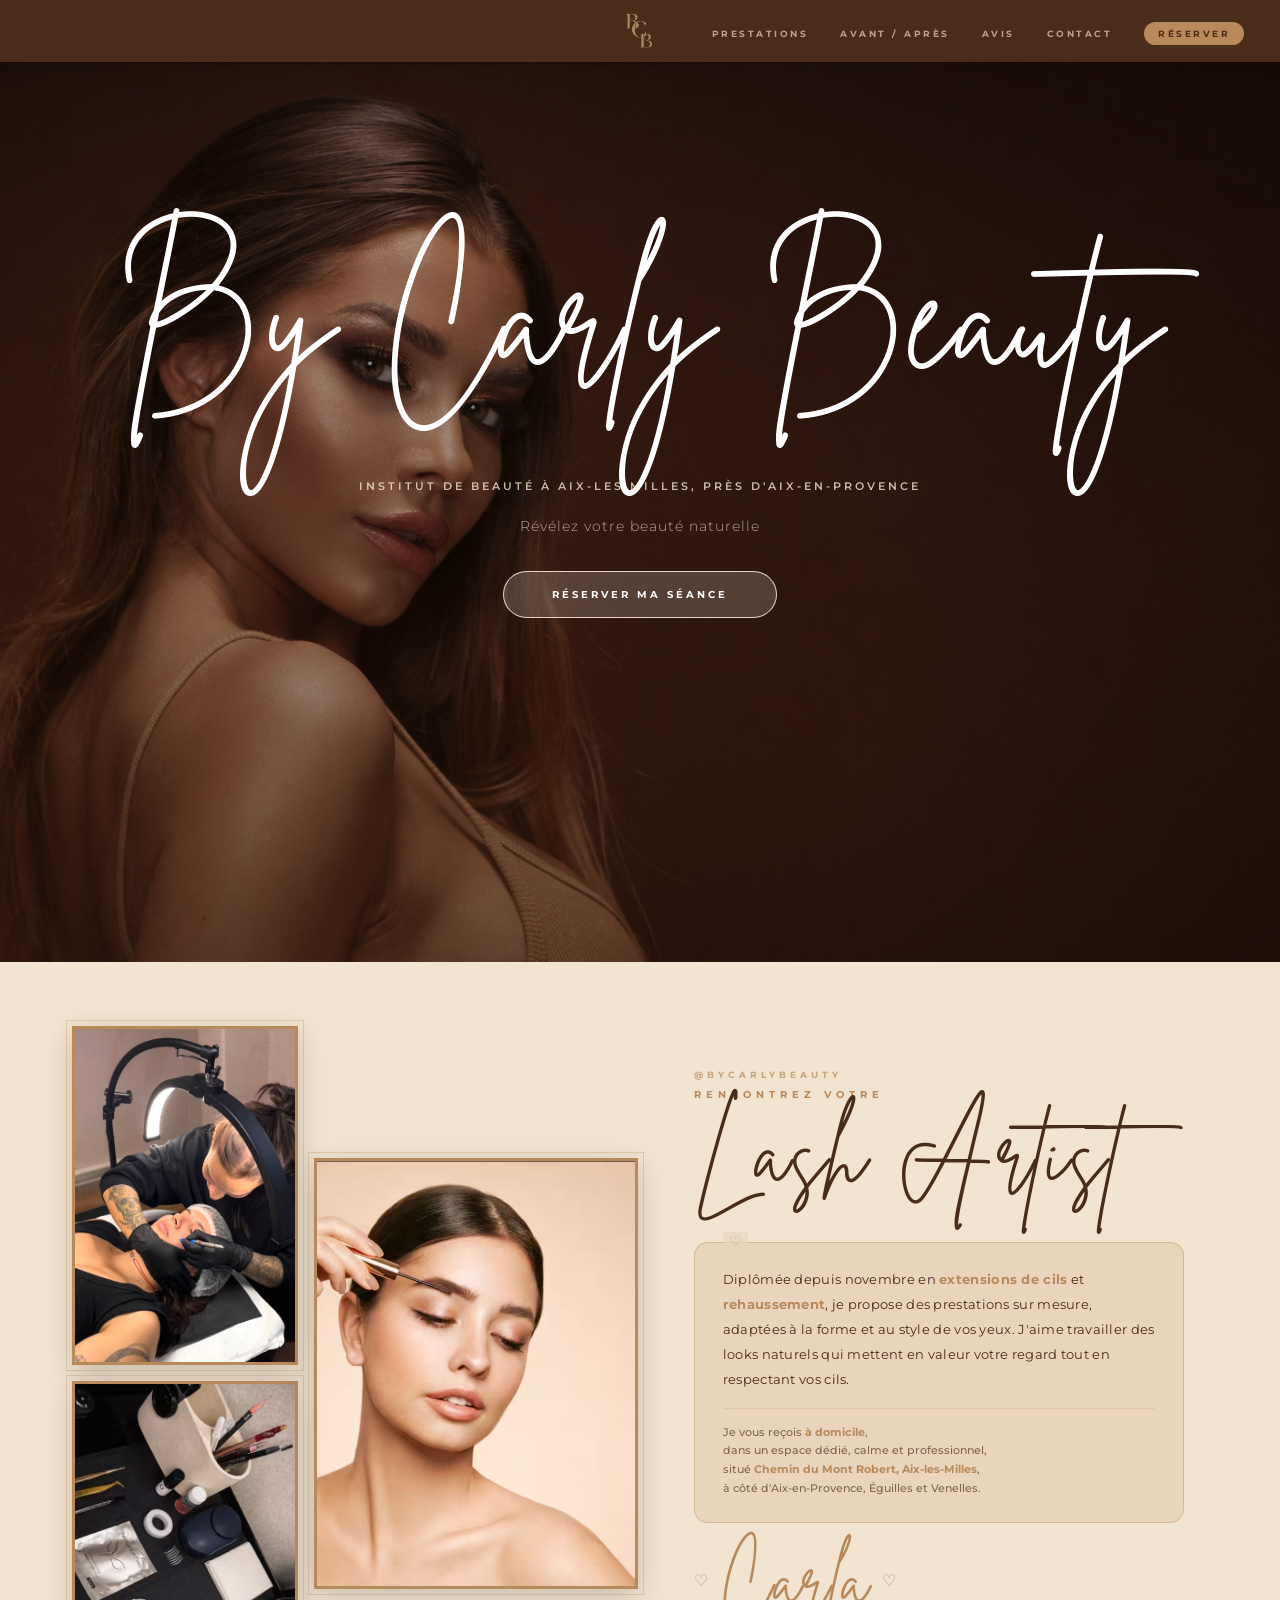
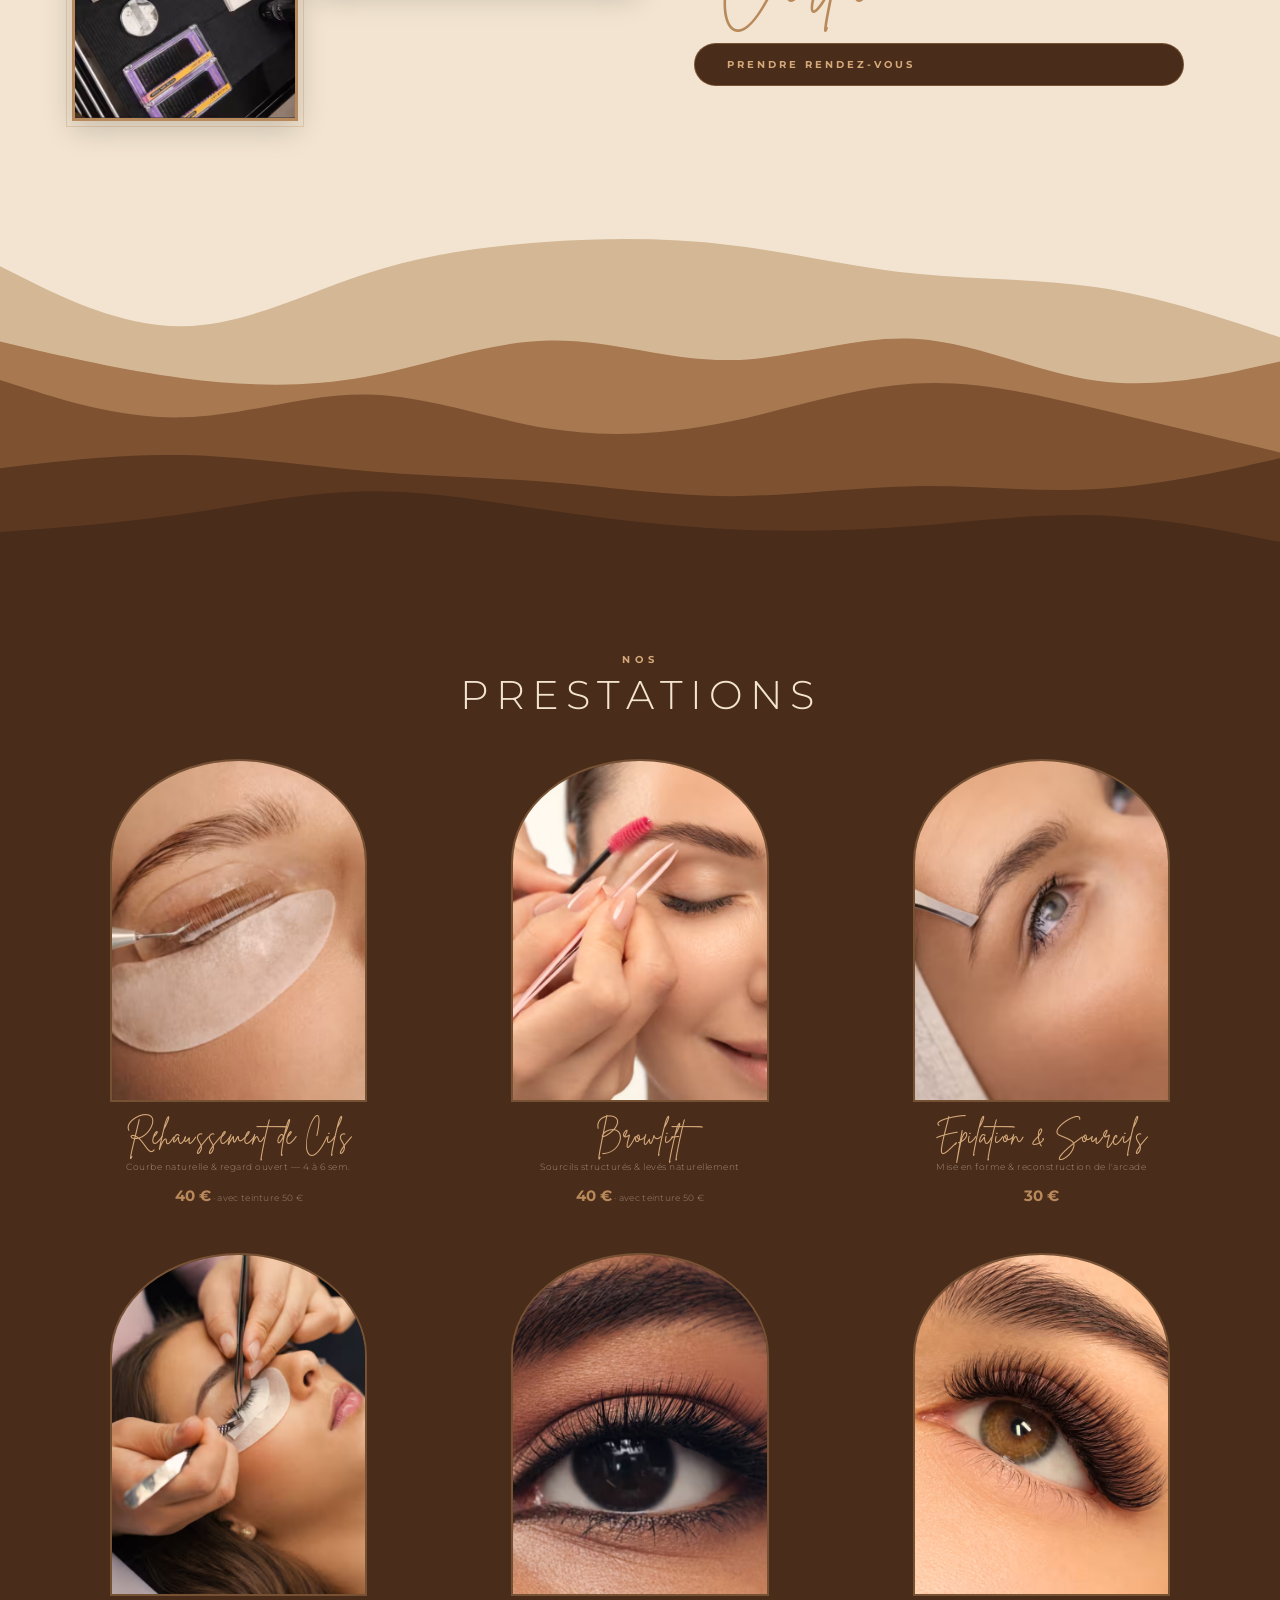
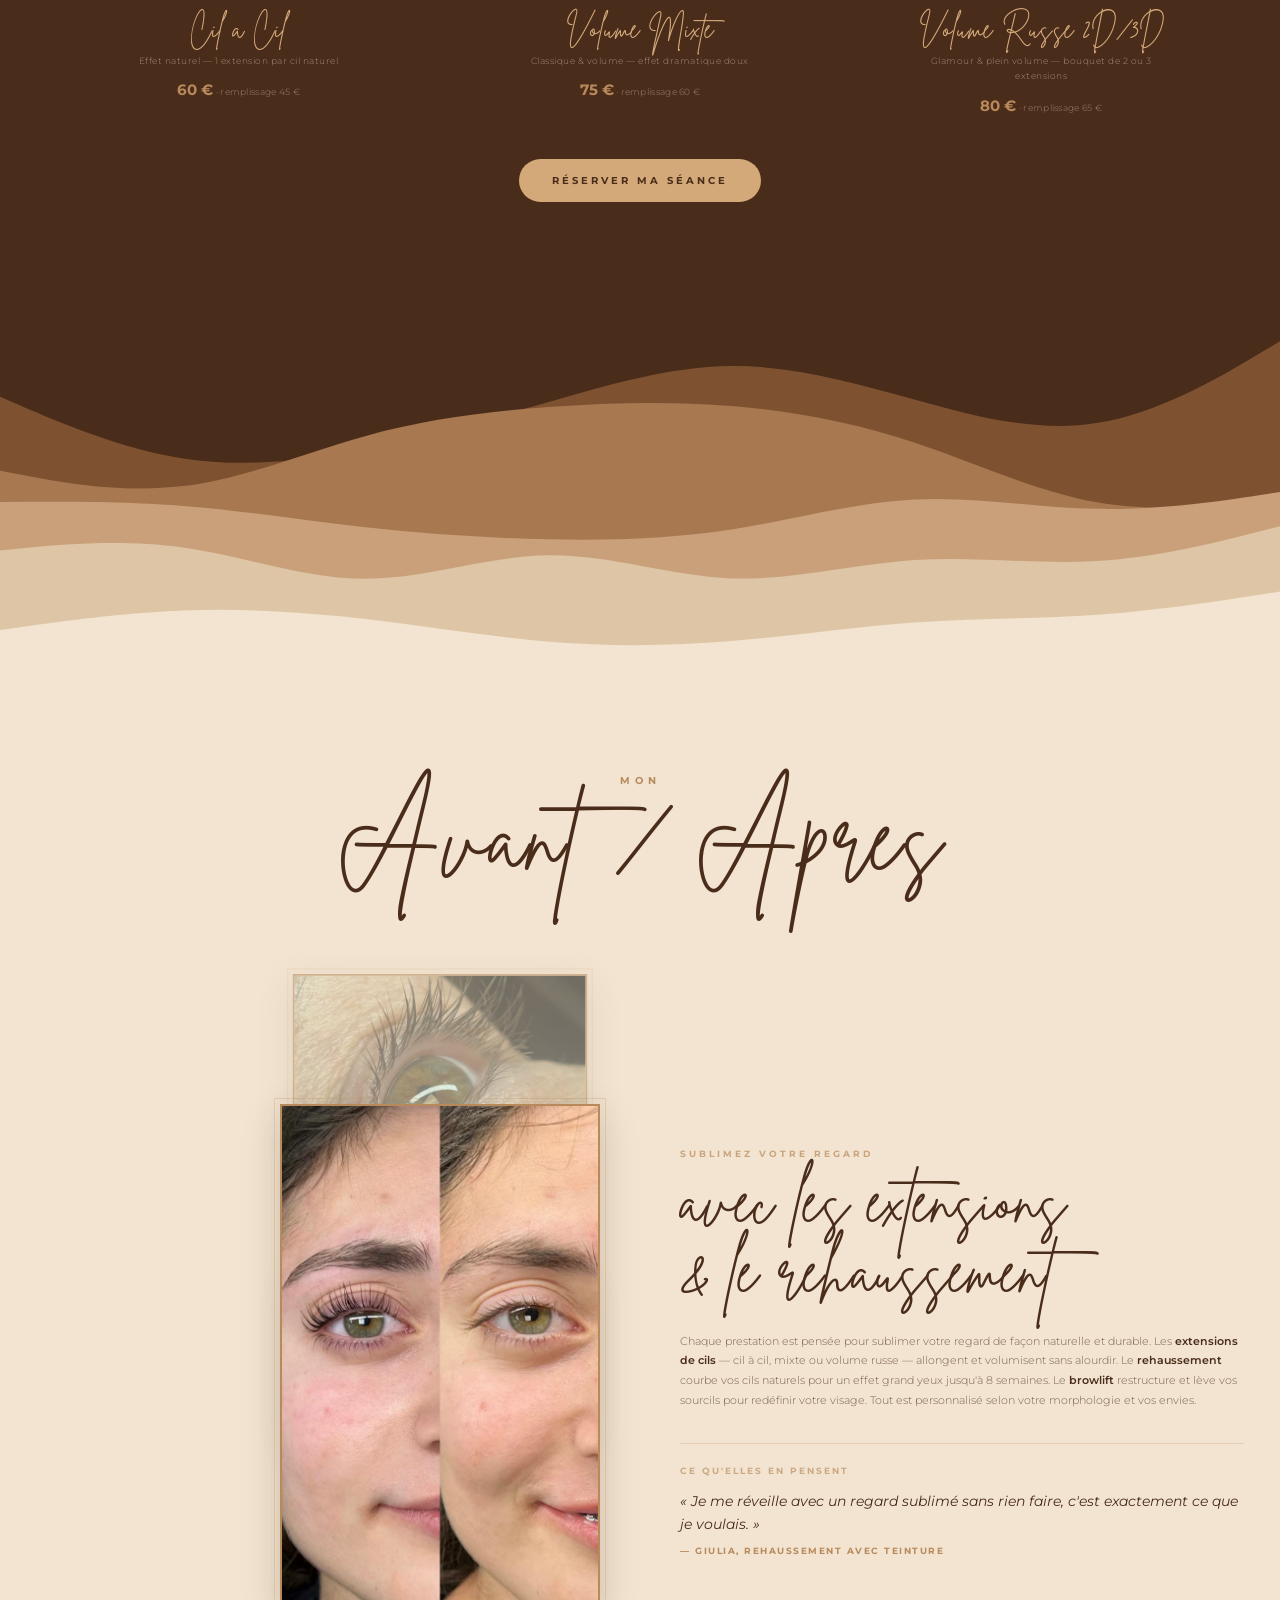
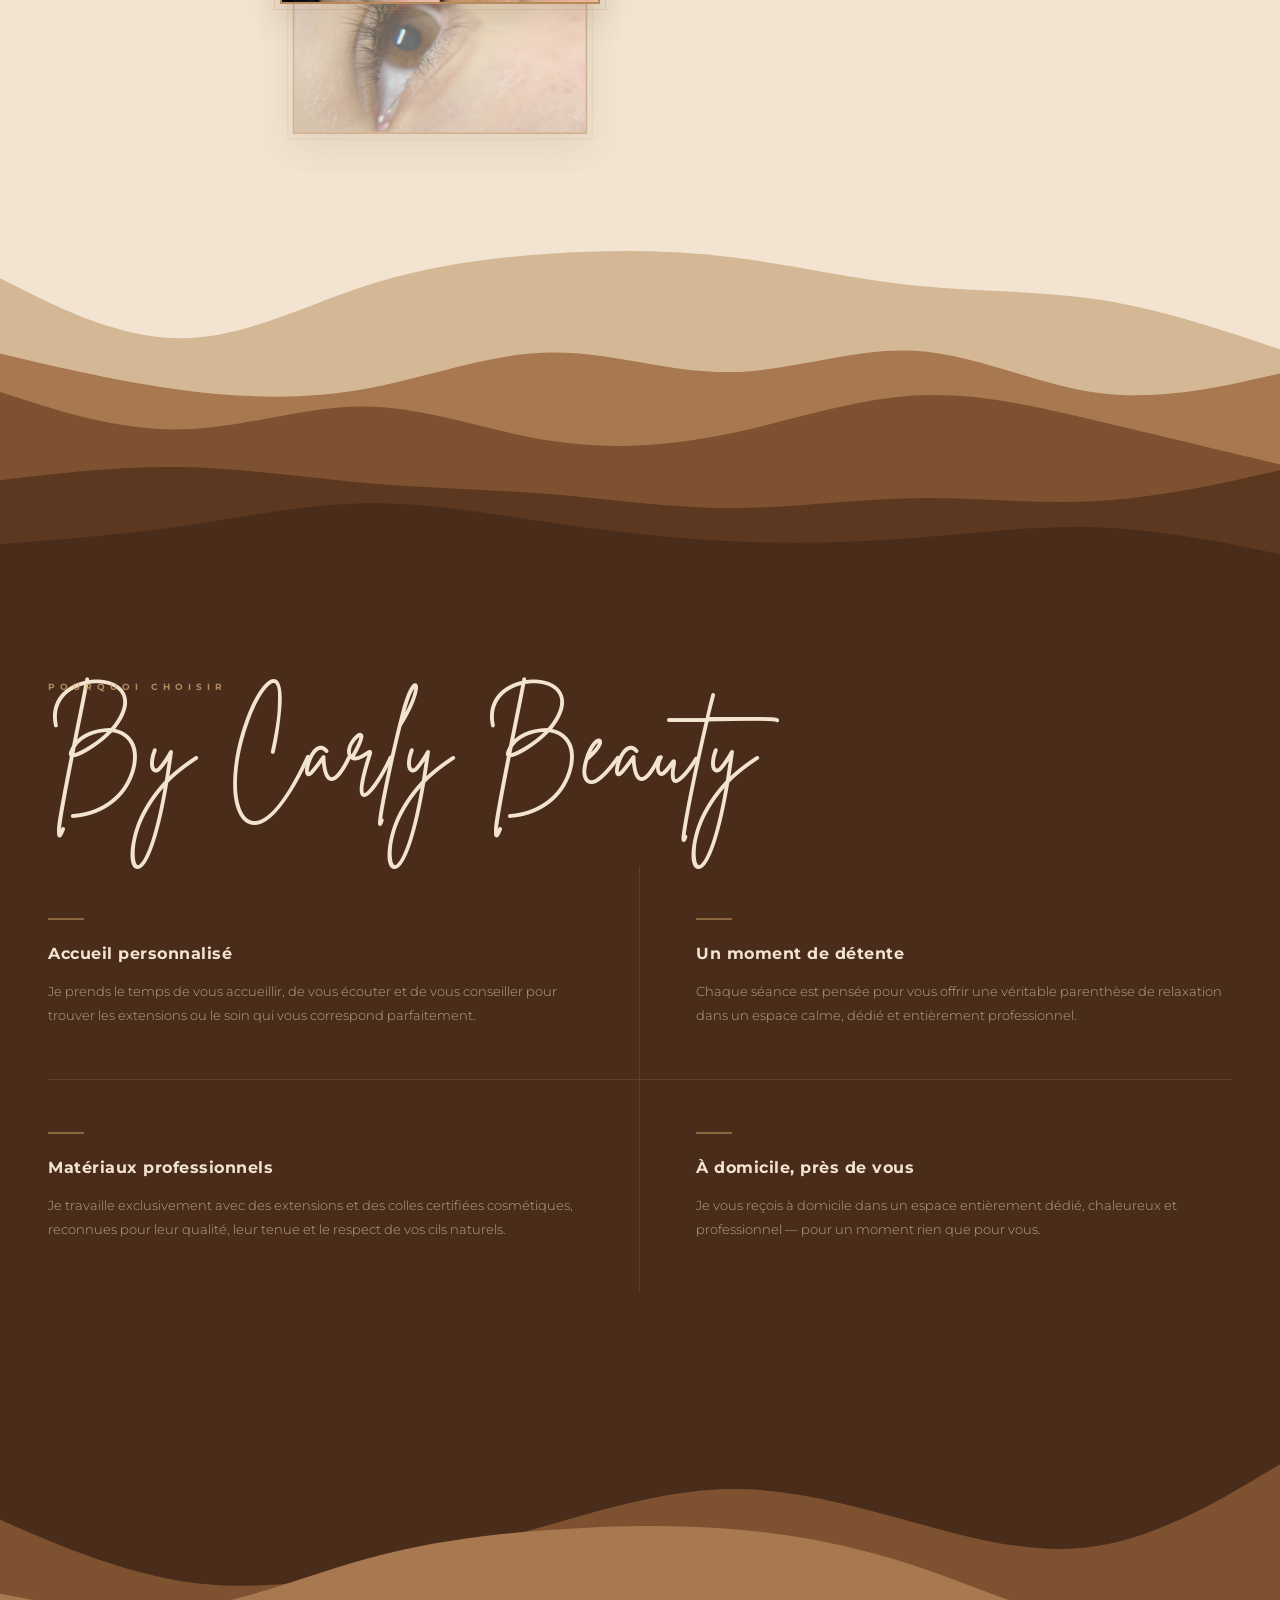
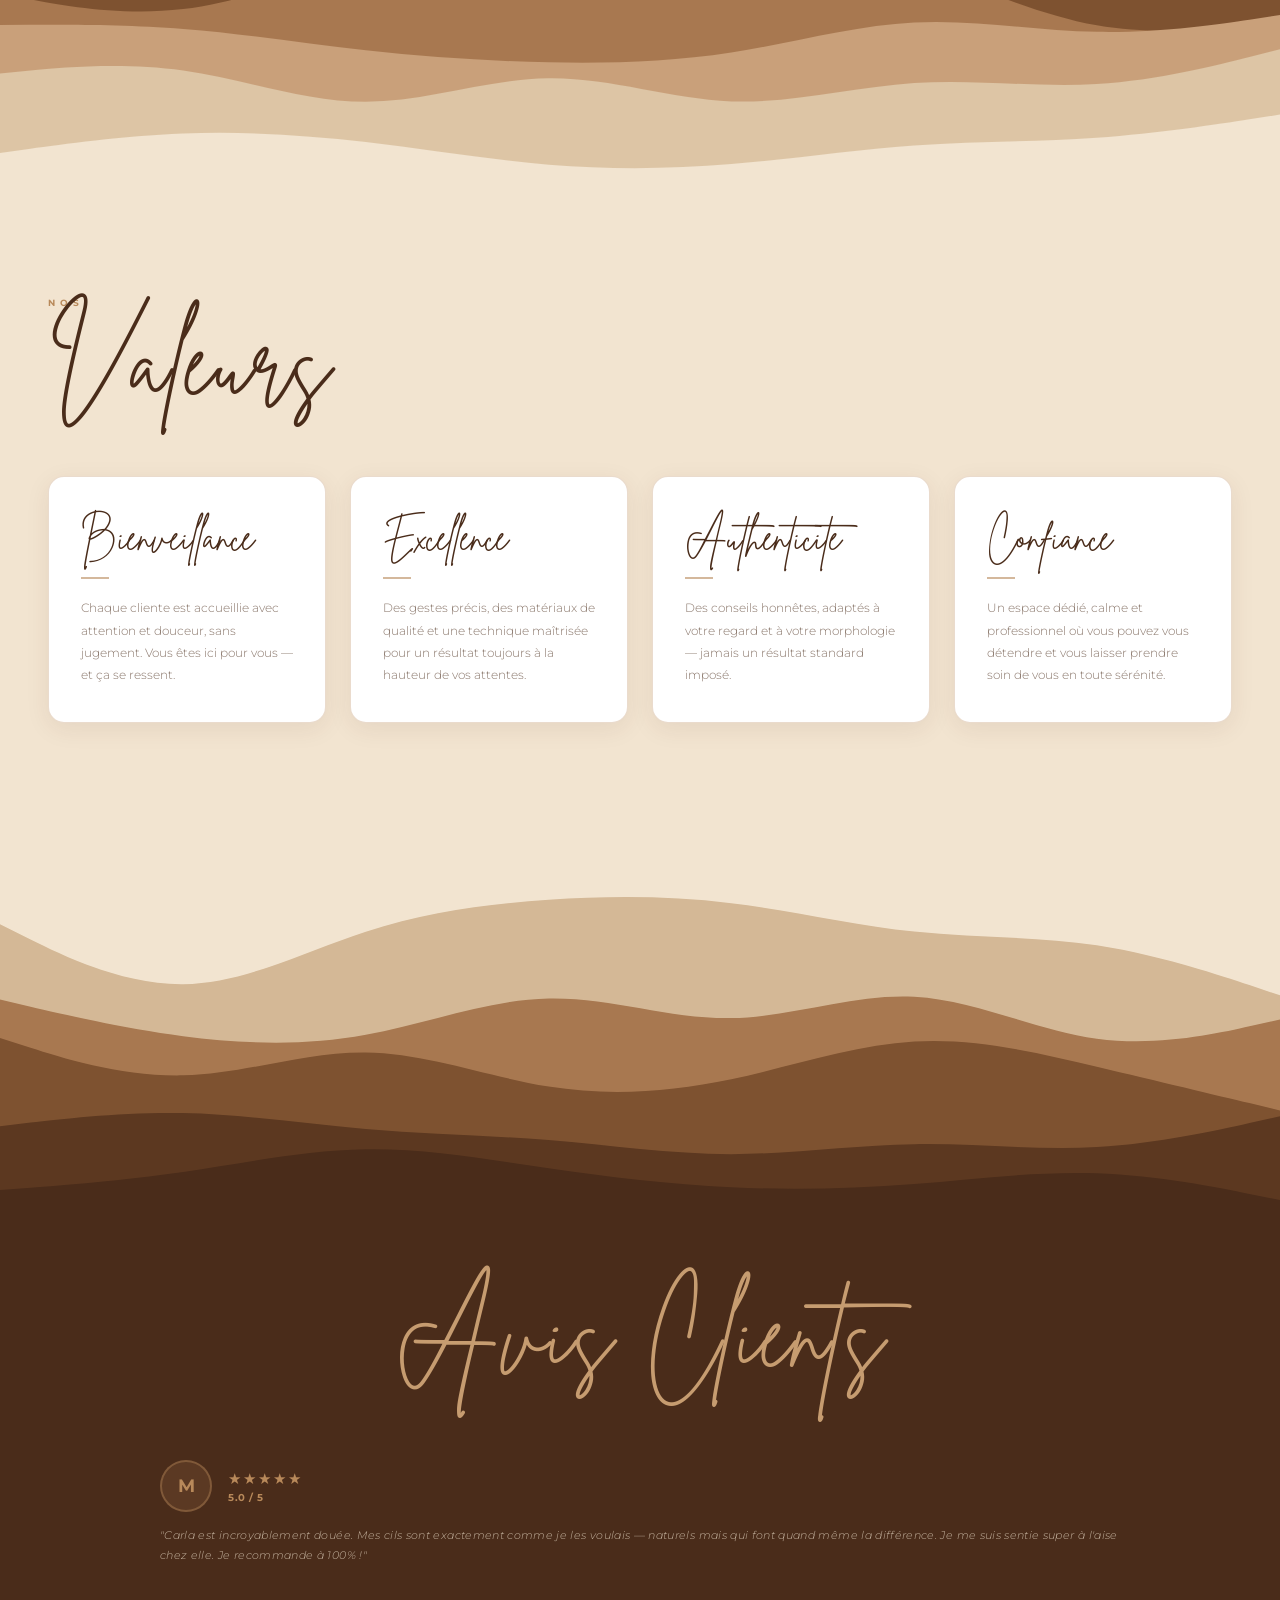
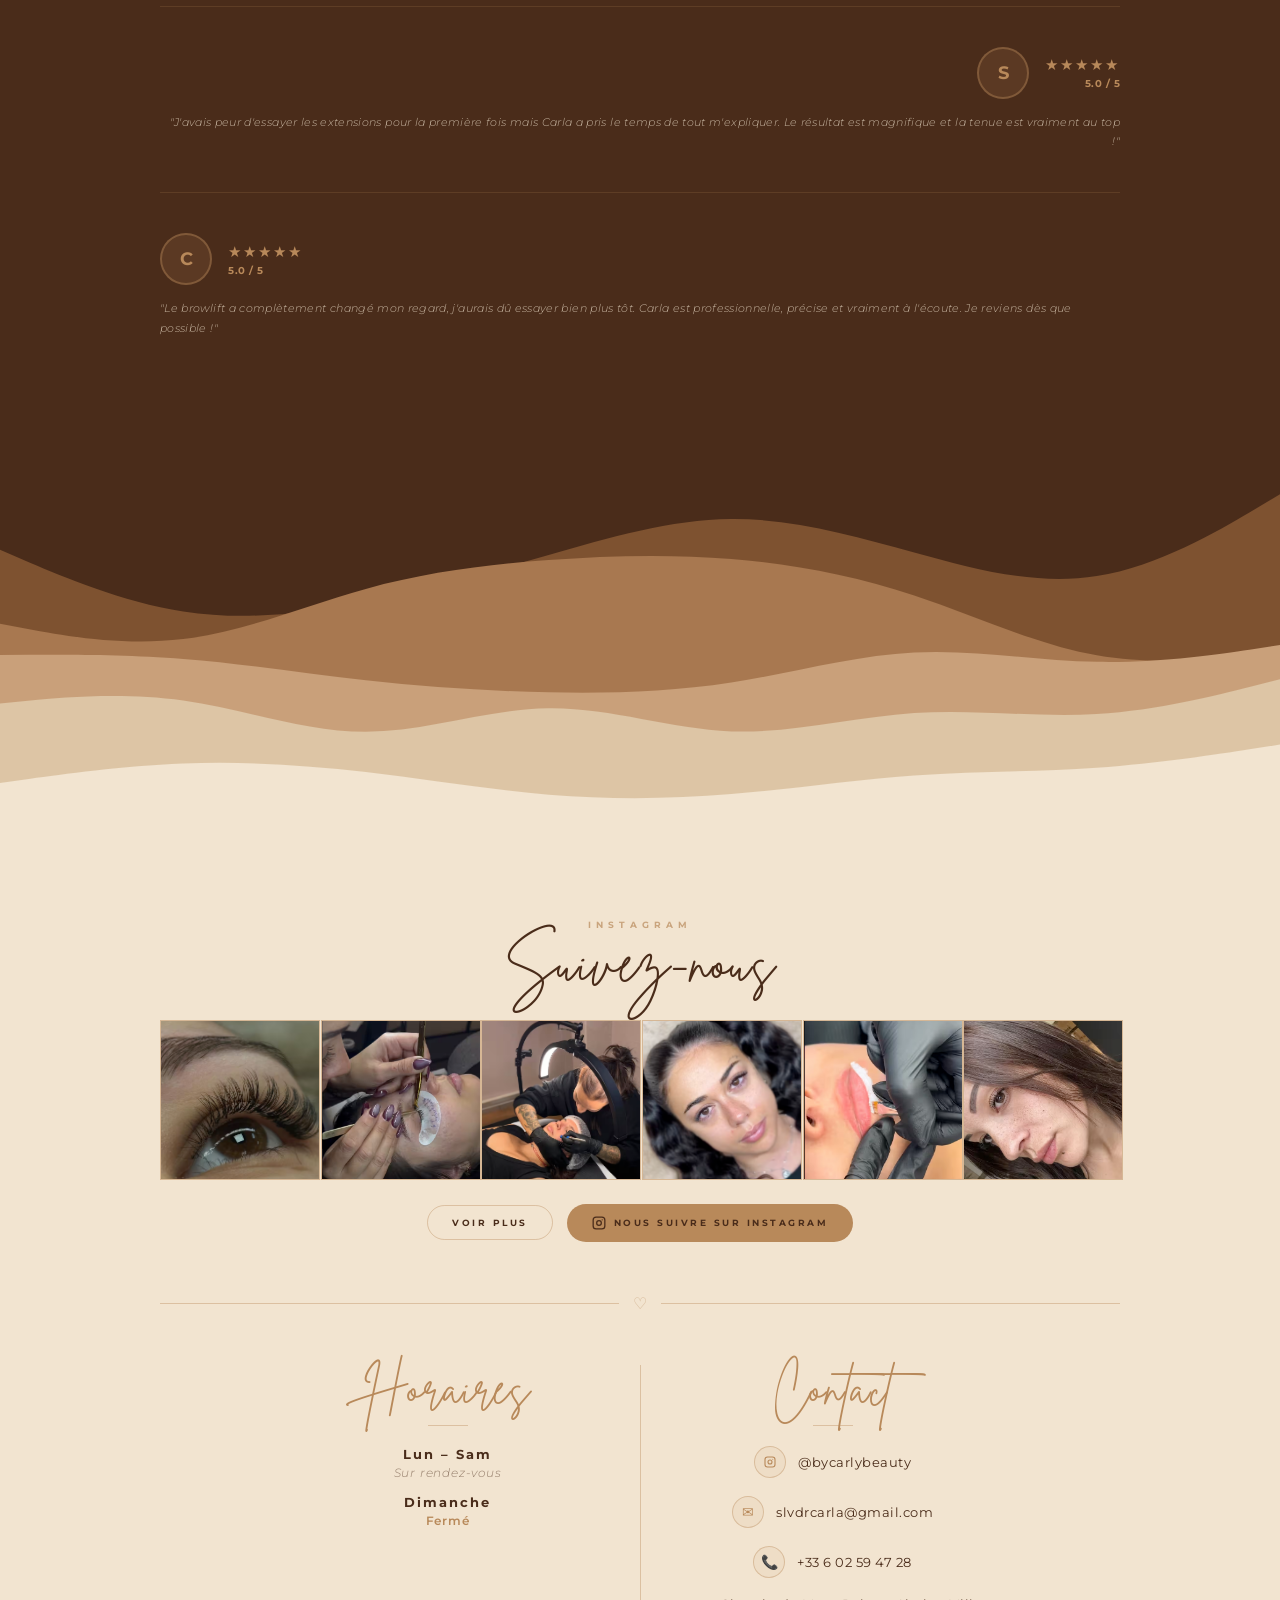
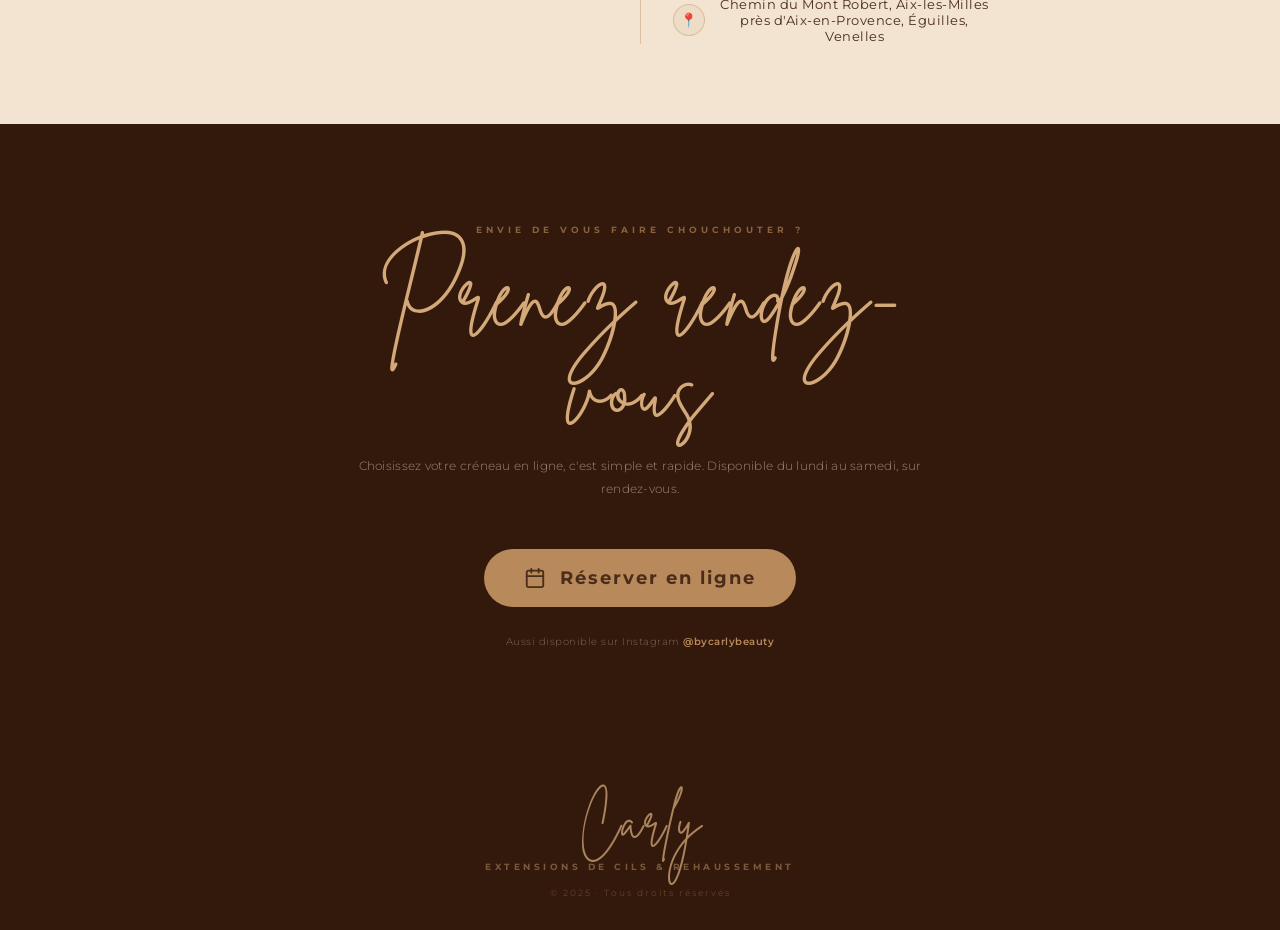
==== commit 7ec7ea49: "Prestations: each card links to its specific Calendly booking page" ====
--- a/index.html
+++ b/index.html
@@ -157,7 +157,7 @@
 
       <div class="arch-grid">
 
-        <div class="arch-card">
+        <a class="arch-card" href="https://calendly.com/slvdrcarla/rehaussement-de-cil?back=1&month=2026-04" target="_blank" rel="noopener">
           <div class="arch-frame">
             <picture>
   <source srcset="photo/image/Presta/Rehaussement%20de%20Cils.avif" type="image/avif">
@@ -168,9 +168,9 @@
           <p class="arch-name">Rehaussement de Cils</p>
           <p class="arch-desc">Courbe naturelle &amp; regard ouvert — 4 à 6 sem.</p>
           <p class="arch-price">40 €<span class="arch-price__alt"> · avec teinture 50 €</span></p>
-        </div>
-
-        <div class="arch-card">
+        </a>
+
+        <a class="arch-card" href="https://calendly.com/slvdrcarla/browlift?back=1" target="_blank" rel="noopener">
           <div class="arch-frame">
             <picture>
   <source srcset="photo/image/Presta/Browlift.avif" type="image/avif">
@@ -181,9 +181,9 @@
           <p class="arch-name">Browlift</p>
           <p class="arch-desc">Sourcils structurés &amp; levés naturellement</p>
           <p class="arch-price">40 €<span class="arch-price__alt"> · avec teinture 50 €</span></p>
-        </div>
-
-        <div class="arch-card">
+        </a>
+
+        <a class="arch-card" href="https://calendly.com/slvdrcarla/reconstruction-et-epilation-des-sourcils?back=1" target="_blank" rel="noopener">
           <div class="arch-frame">
             <picture>
   <source srcset="photo/image/Presta/%C3%89pilation%20%26%20Sourcils.avif" type="image/avif">
@@ -194,9 +194,9 @@
           <p class="arch-name">Épilation &amp; Sourcils</p>
           <p class="arch-desc">Mise en forme &amp; reconstruction de l'arcade</p>
           <p class="arch-price">30 €</p>
-        </div>
-
-        <div class="arch-card">
+        </a>
+
+        <a class="arch-card" href="https://calendly.com/slvdrcarla/cil-a-cil?back=1&month=2026-04" target="_blank" rel="noopener">
           <div class="arch-frame">
             <picture>
   <source srcset="photo/image/Presta/Cil%20%C3%A0%20Cil.avif" type="image/avif">
@@ -207,9 +207,9 @@
           <p class="arch-name">Cil à Cil</p>
           <p class="arch-desc">Effet naturel — 1 extension par cil naturel</p>
           <p class="arch-price">60 €<span class="arch-price__alt"> · remplissage 45 €</span></p>
-        </div>
-
-        <div class="arch-card">
+        </a>
+
+        <a class="arch-card" href="https://calendly.com/slvdrcarla/volume-mixte?back=1&month=2026-04" target="_blank" rel="noopener">
           <div class="arch-frame">
             <picture>
   <source srcset="photo/image/Presta/Mixte.avif" type="image/avif">
@@ -220,9 +220,9 @@
           <p class="arch-name">Volume Mixte</p>
           <p class="arch-desc">Classique &amp; volume — effet dramatique doux</p>
           <p class="arch-price">75 €<span class="arch-price__alt"> · remplissage 60 €</span></p>
-        </div>
-
-        <div class="arch-card">
+        </a>
+
+        <a class="arch-card" href="https://calendly.com/slvdrcarla/volume-russe-2d-3d?back=1&month=2026-04" target="_blank" rel="noopener">
           <div class="arch-frame">
             <picture>
   <source srcset="photo/image/Presta/Volume%20Russe%202D.avif" type="image/avif">
@@ -233,7 +233,7 @@
           <p class="arch-name">Volume Russe 2D/3D</p>
           <p class="arch-desc">Glamour &amp; plein volume — bouquet de 2 ou 3 extensions</p>
           <p class="arch-price">80 €<span class="arch-price__alt"> · remplissage 65 €</span></p>
-        </div>
+        </a>
 
       </div><!-- /arch-grid -->
 
--- a/style.css
+++ b/style.css
@@ -809,6 +809,13 @@
   flex-direction: column;
   align-items: center;
   text-align: center;
+  text-decoration: none;
+  color: inherit;
+  cursor: pointer;
+  transition: transform 0.2s ease;
+}
+.arch-card:hover {
+  transform: translateY(-4px);
 }
 
 /* Cadre en arche */
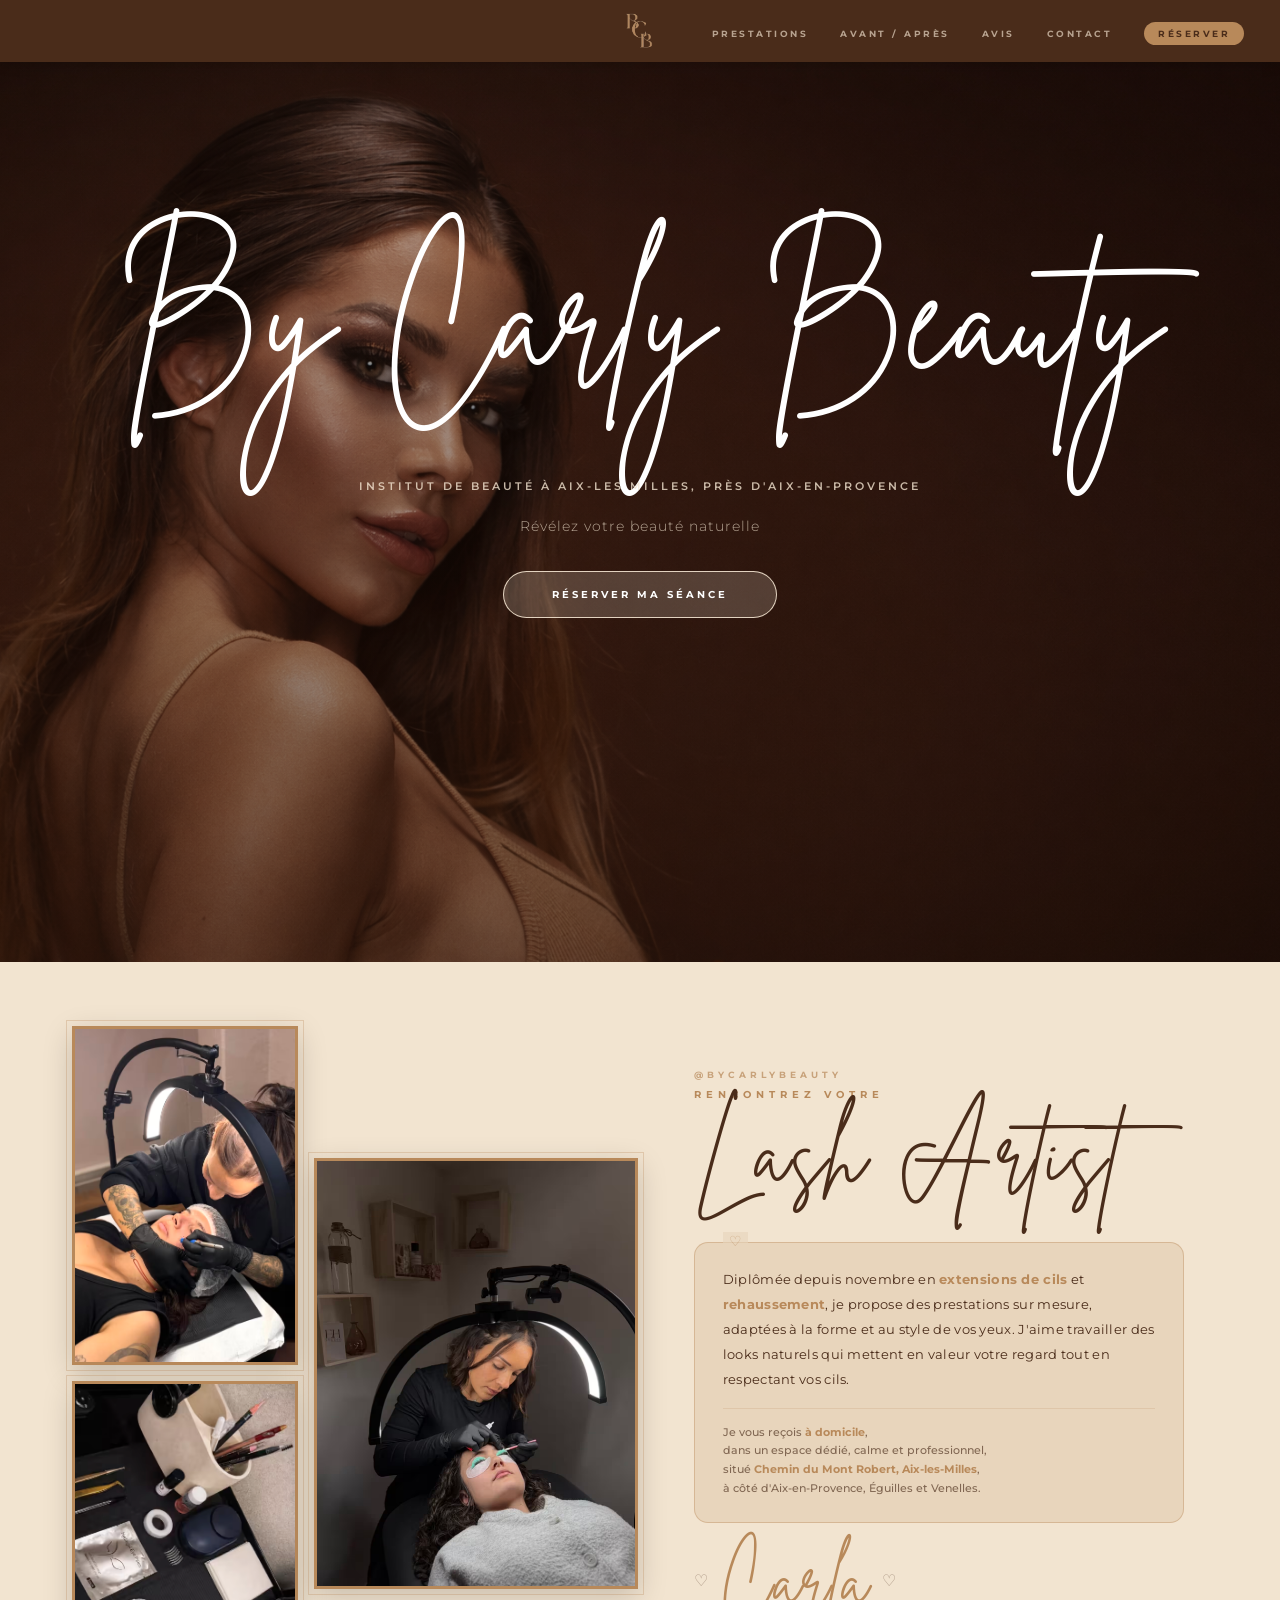
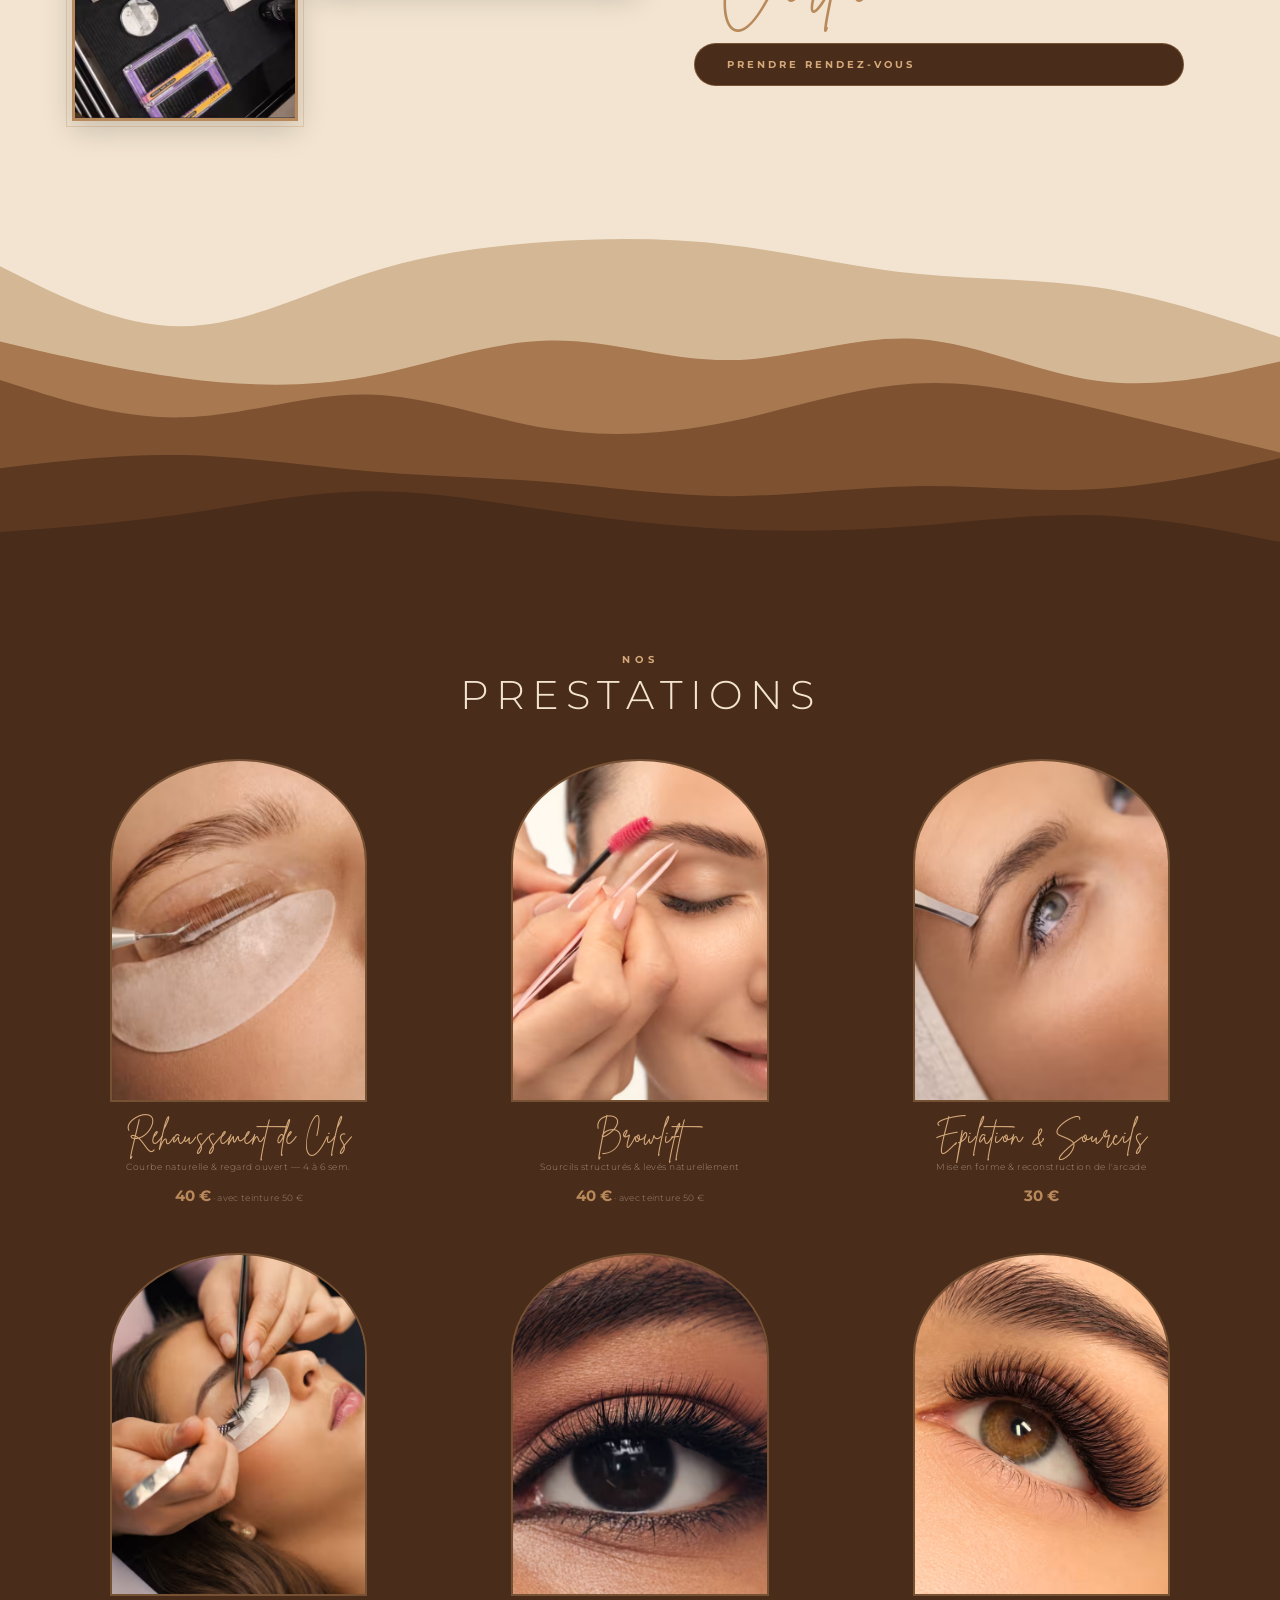
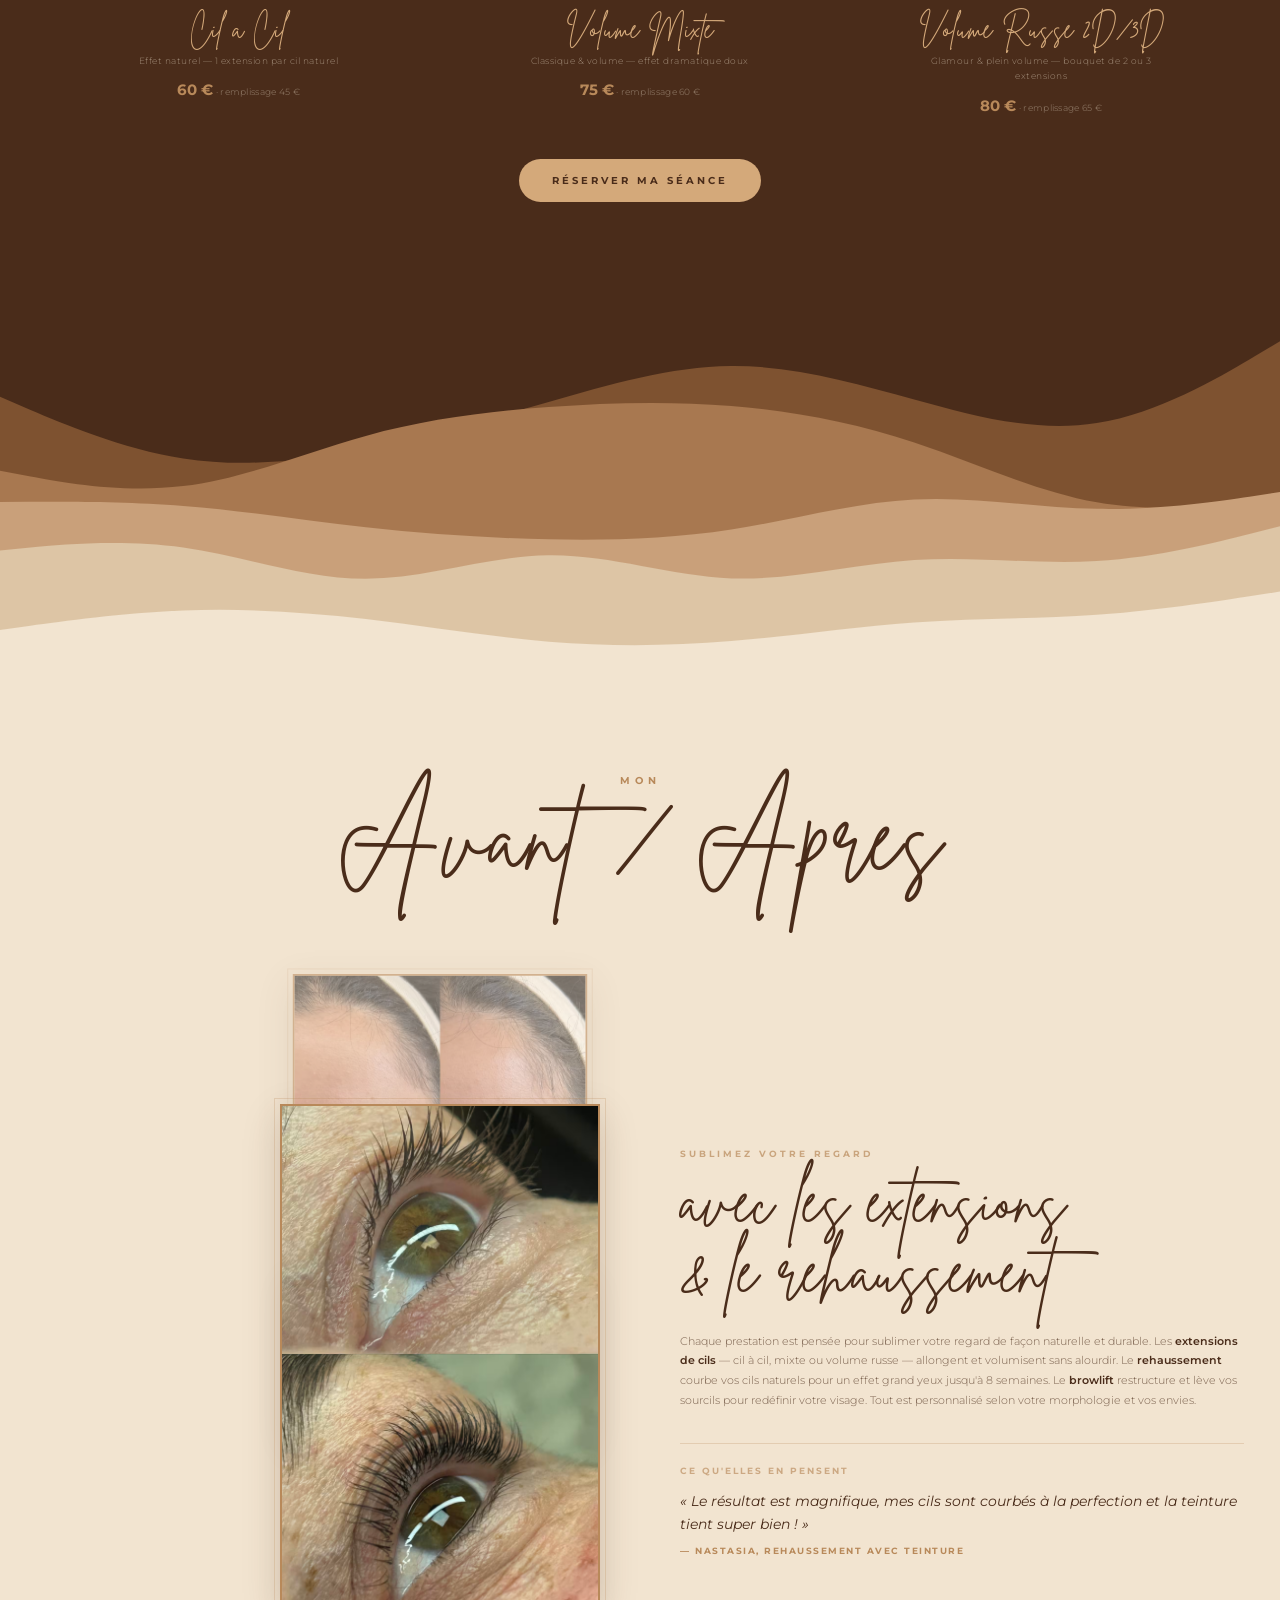
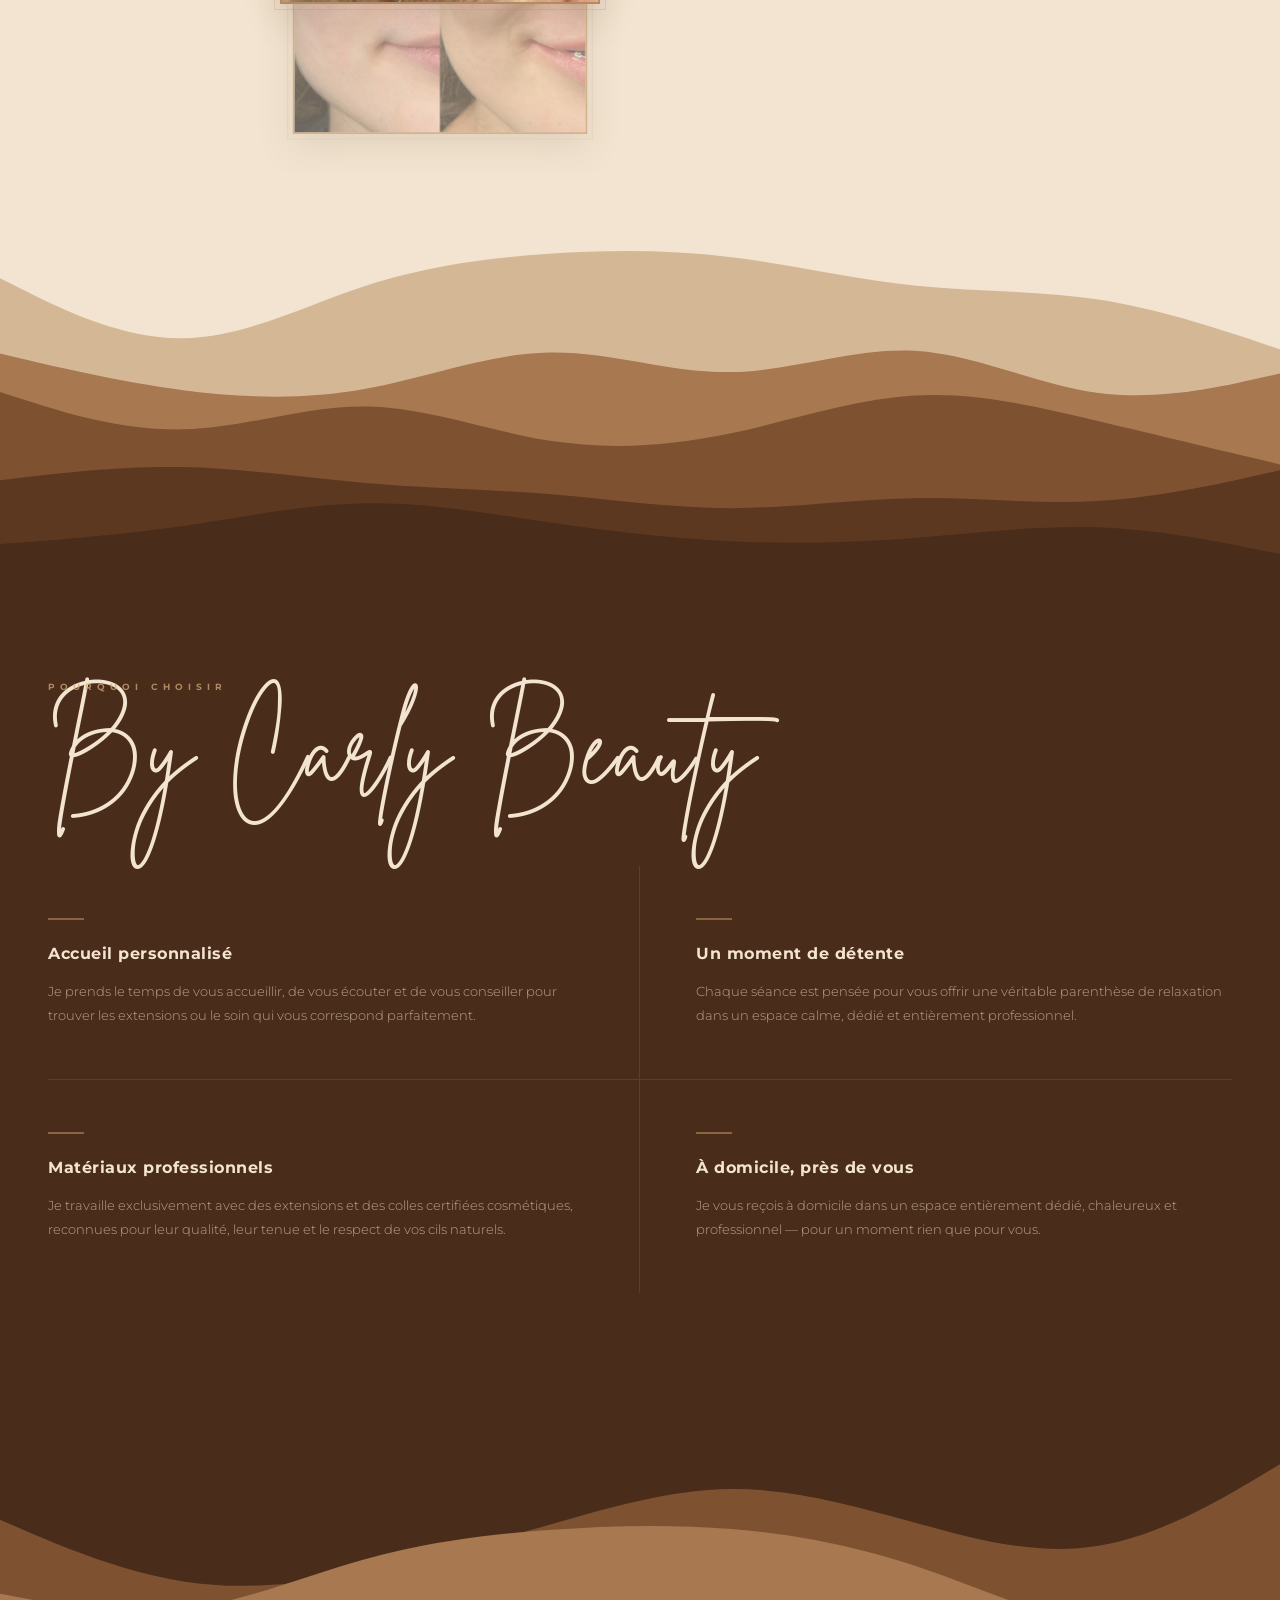
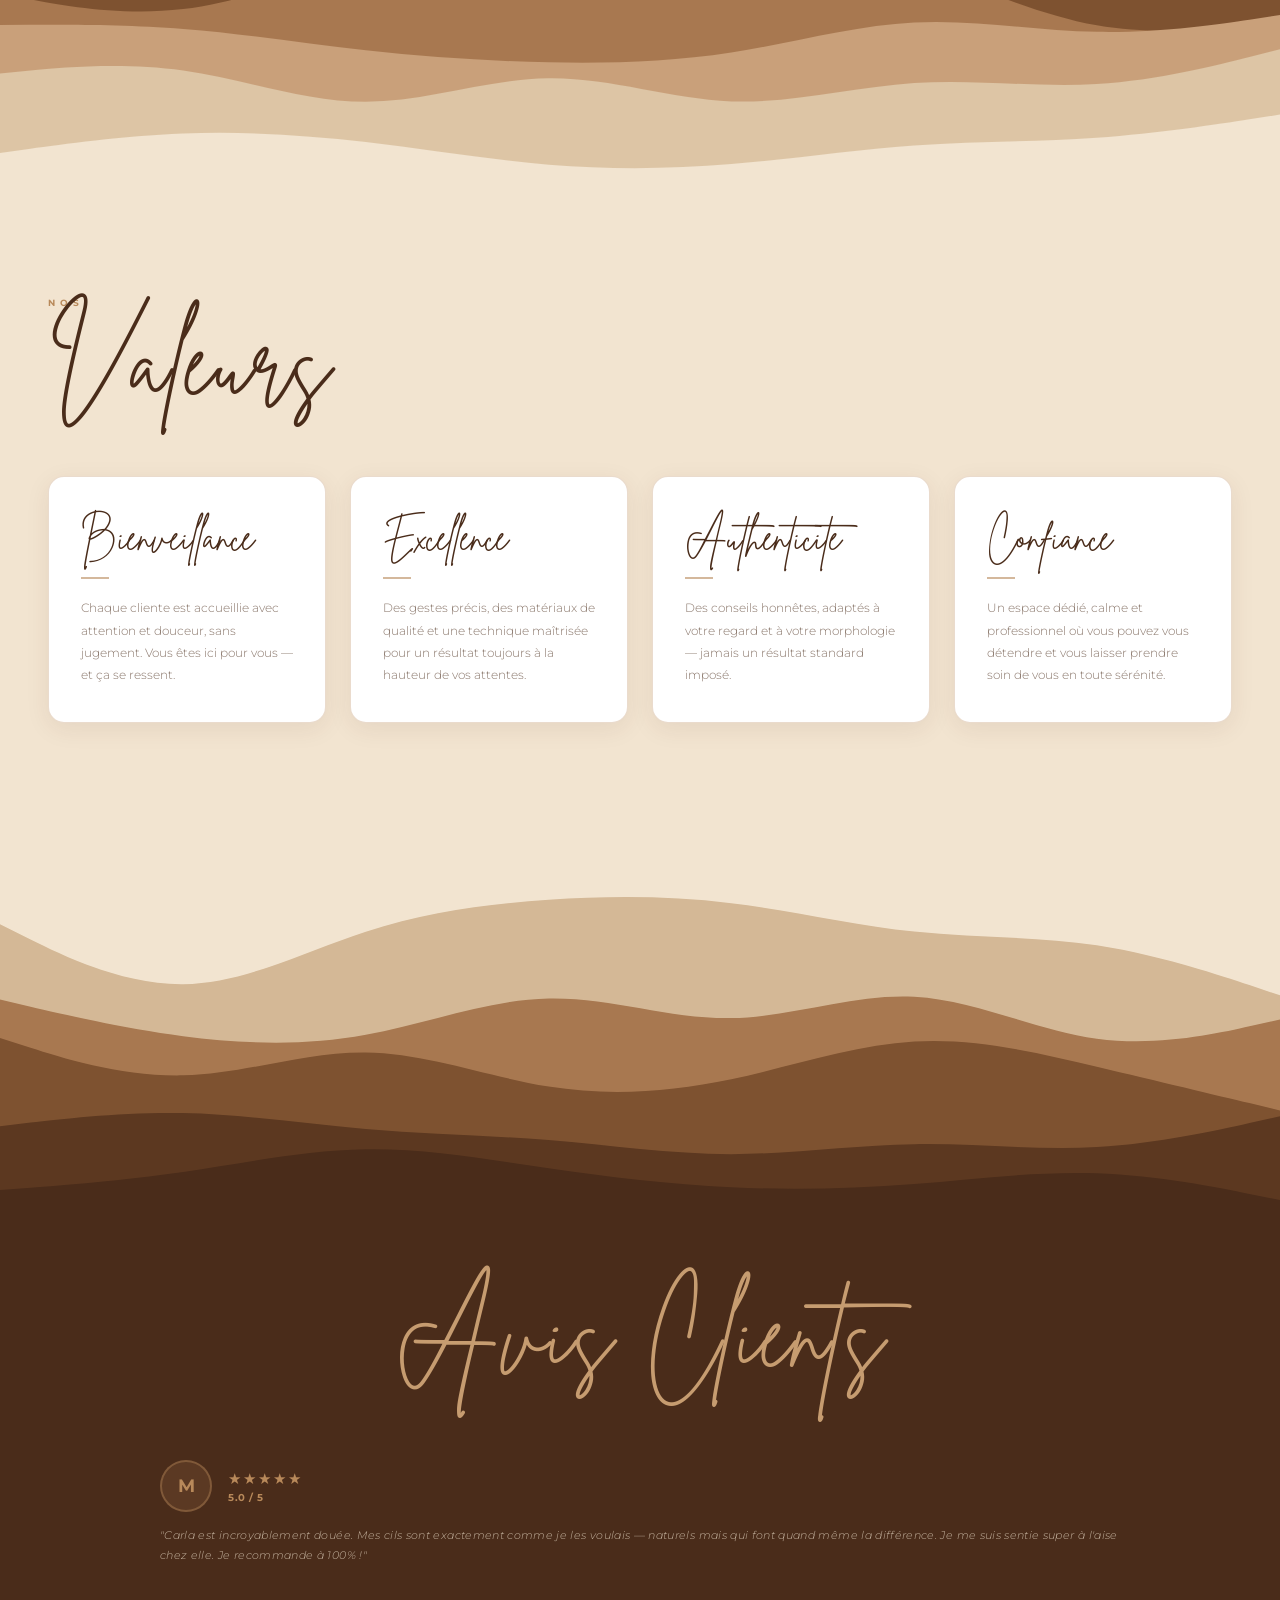
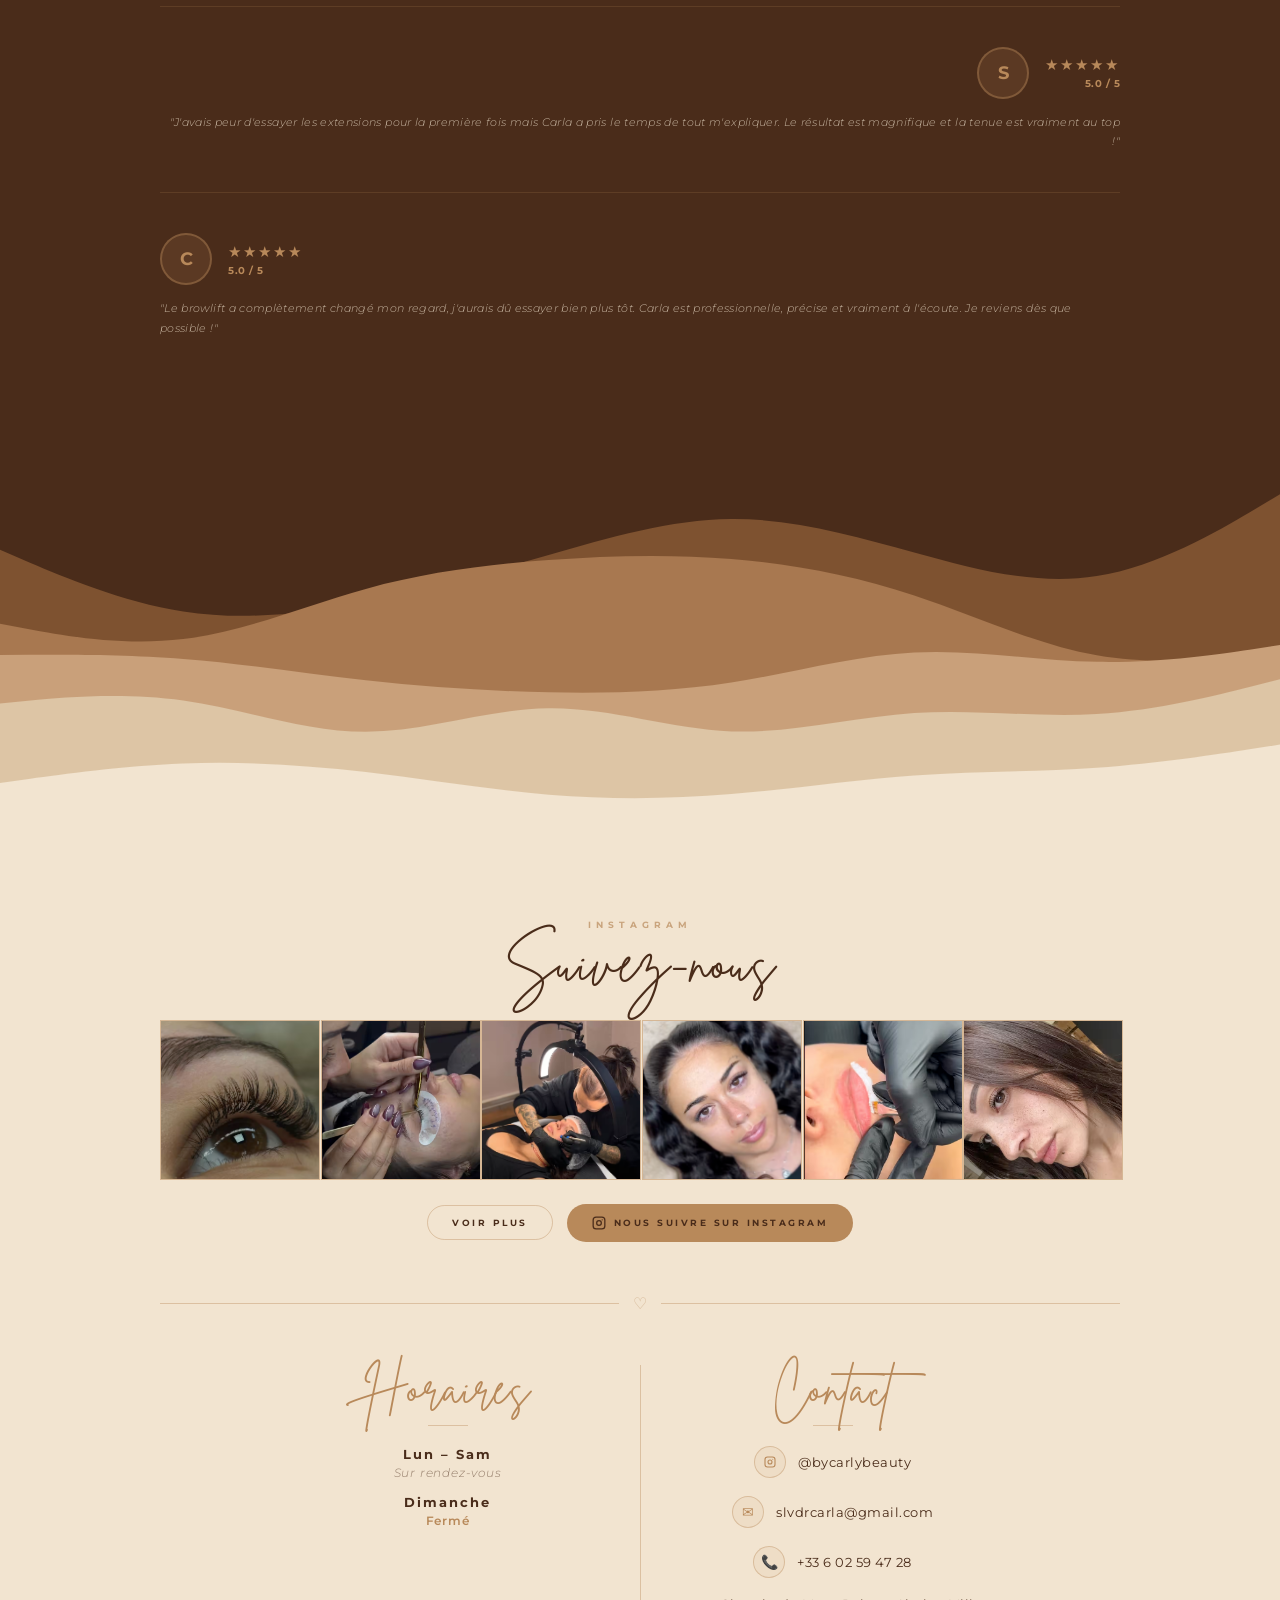
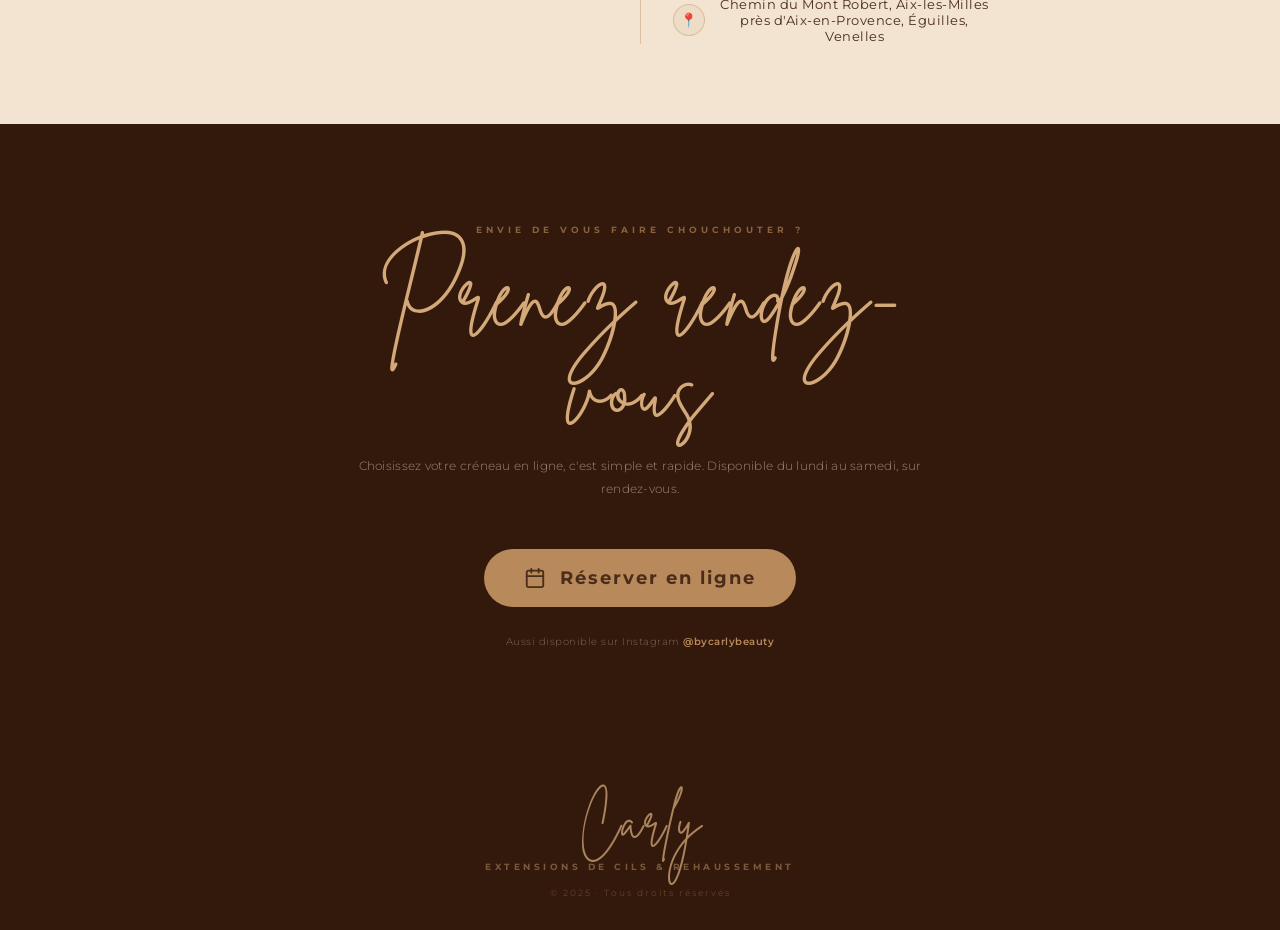
==== commit 9c201b30: "Presentation: replace top-right photo with Hautd3" ====
--- a/index.html
+++ b/index.html
@@ -100,9 +100,9 @@
           <div class="hero__photos-col">
             <div class="frame frame--hero-lg">
               <picture>
-  <source srcset="photo/image/Haut1.avif" type="image/avif">
-  <source srcset="photo/image/Haut1.webp" type="image/webp">
-  <img src="photo/image/Haut1.png" alt="Résultat cils" />
+  <source srcset="photo/image/Hautd3.avif" type="image/avif">
+  <source srcset="photo/image/Hautd3.webp" type="image/webp">
+  <img src="photo/image/Hautd3.png" alt="Résultat cils" />
 </picture>
             </div>
           </div>
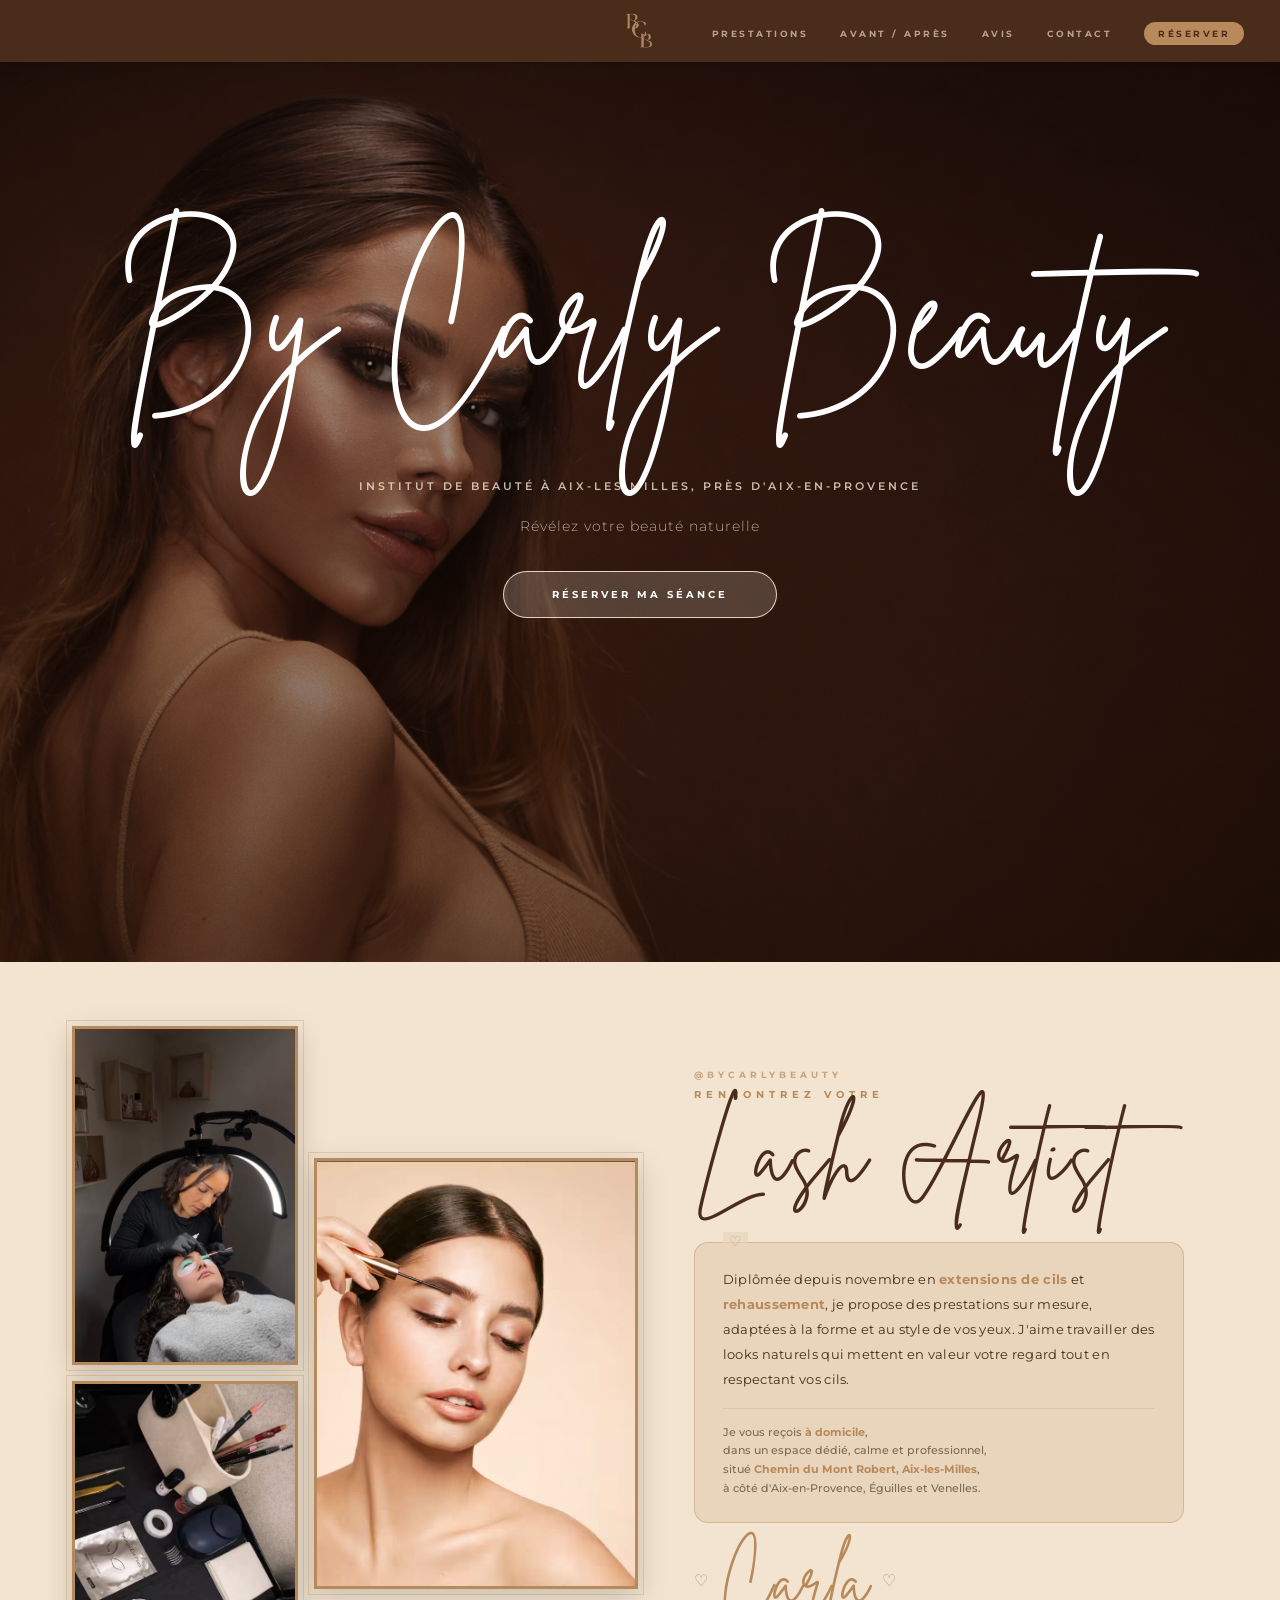
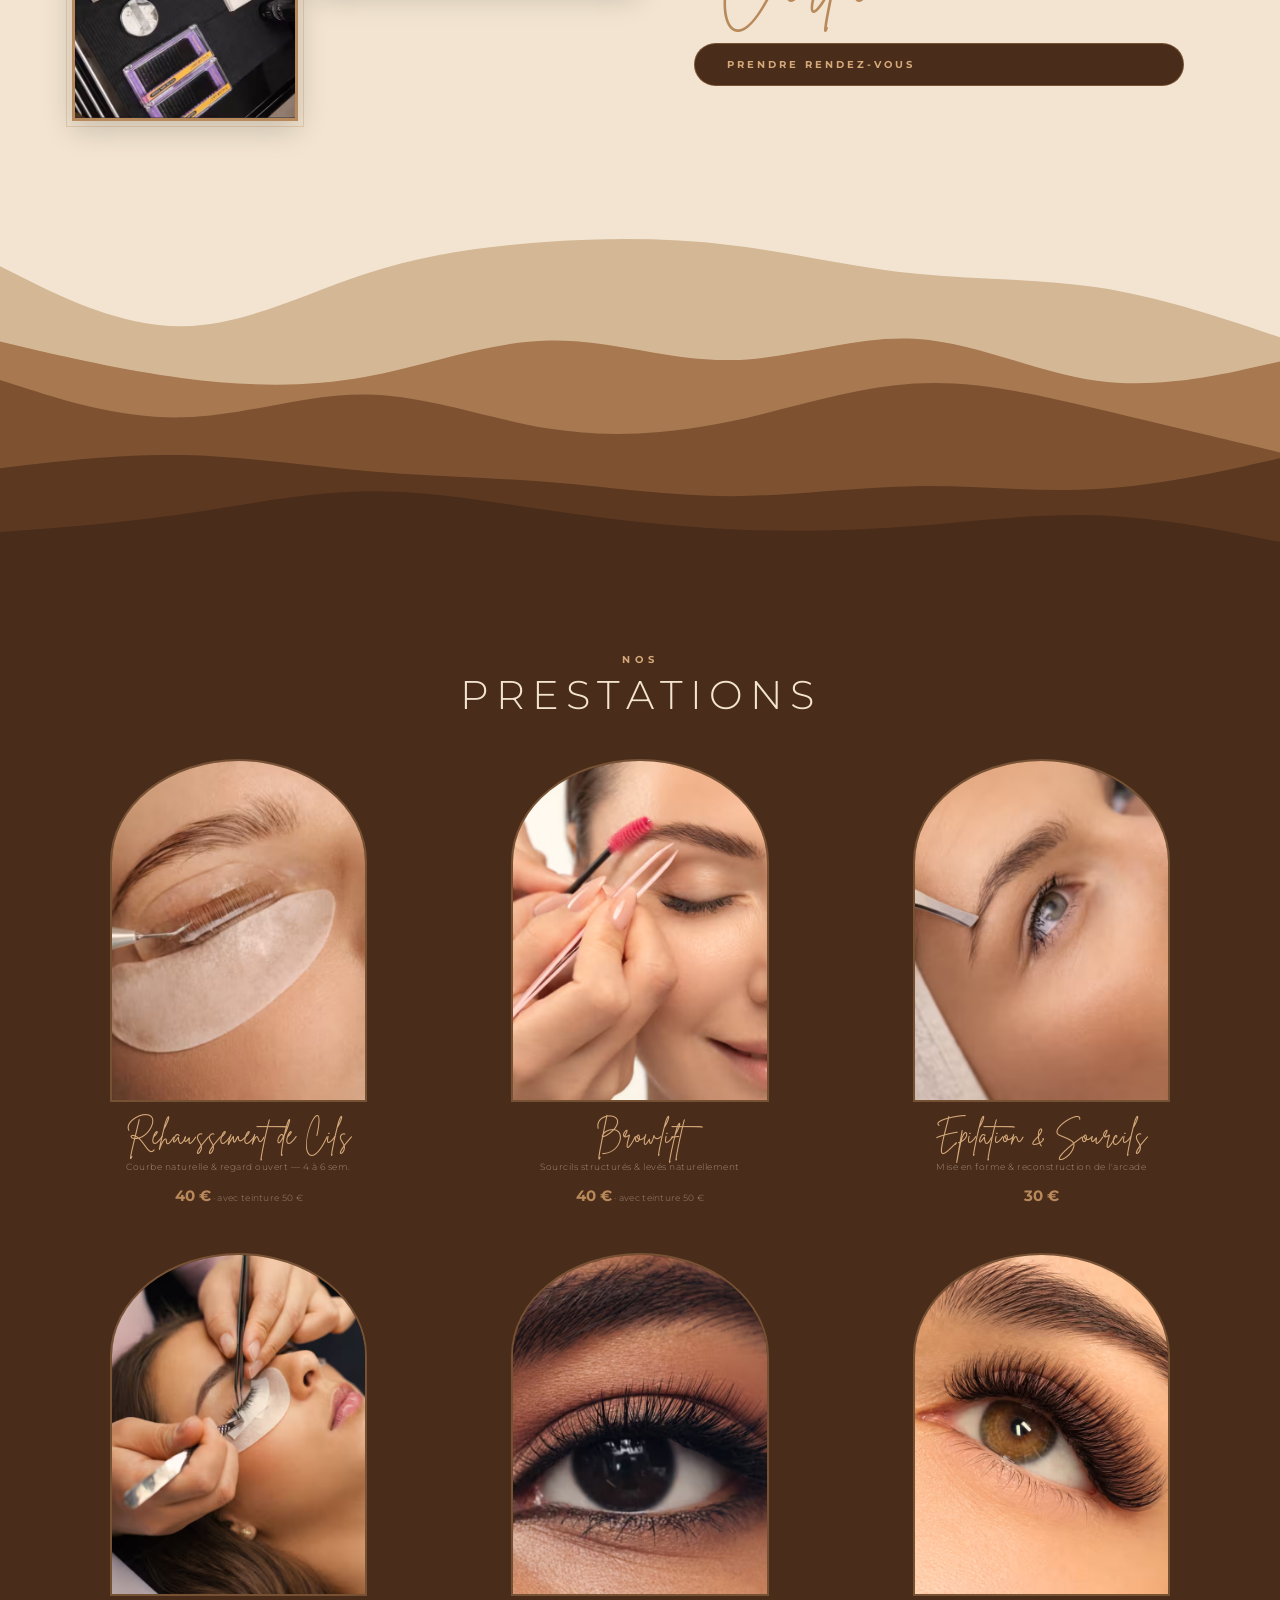
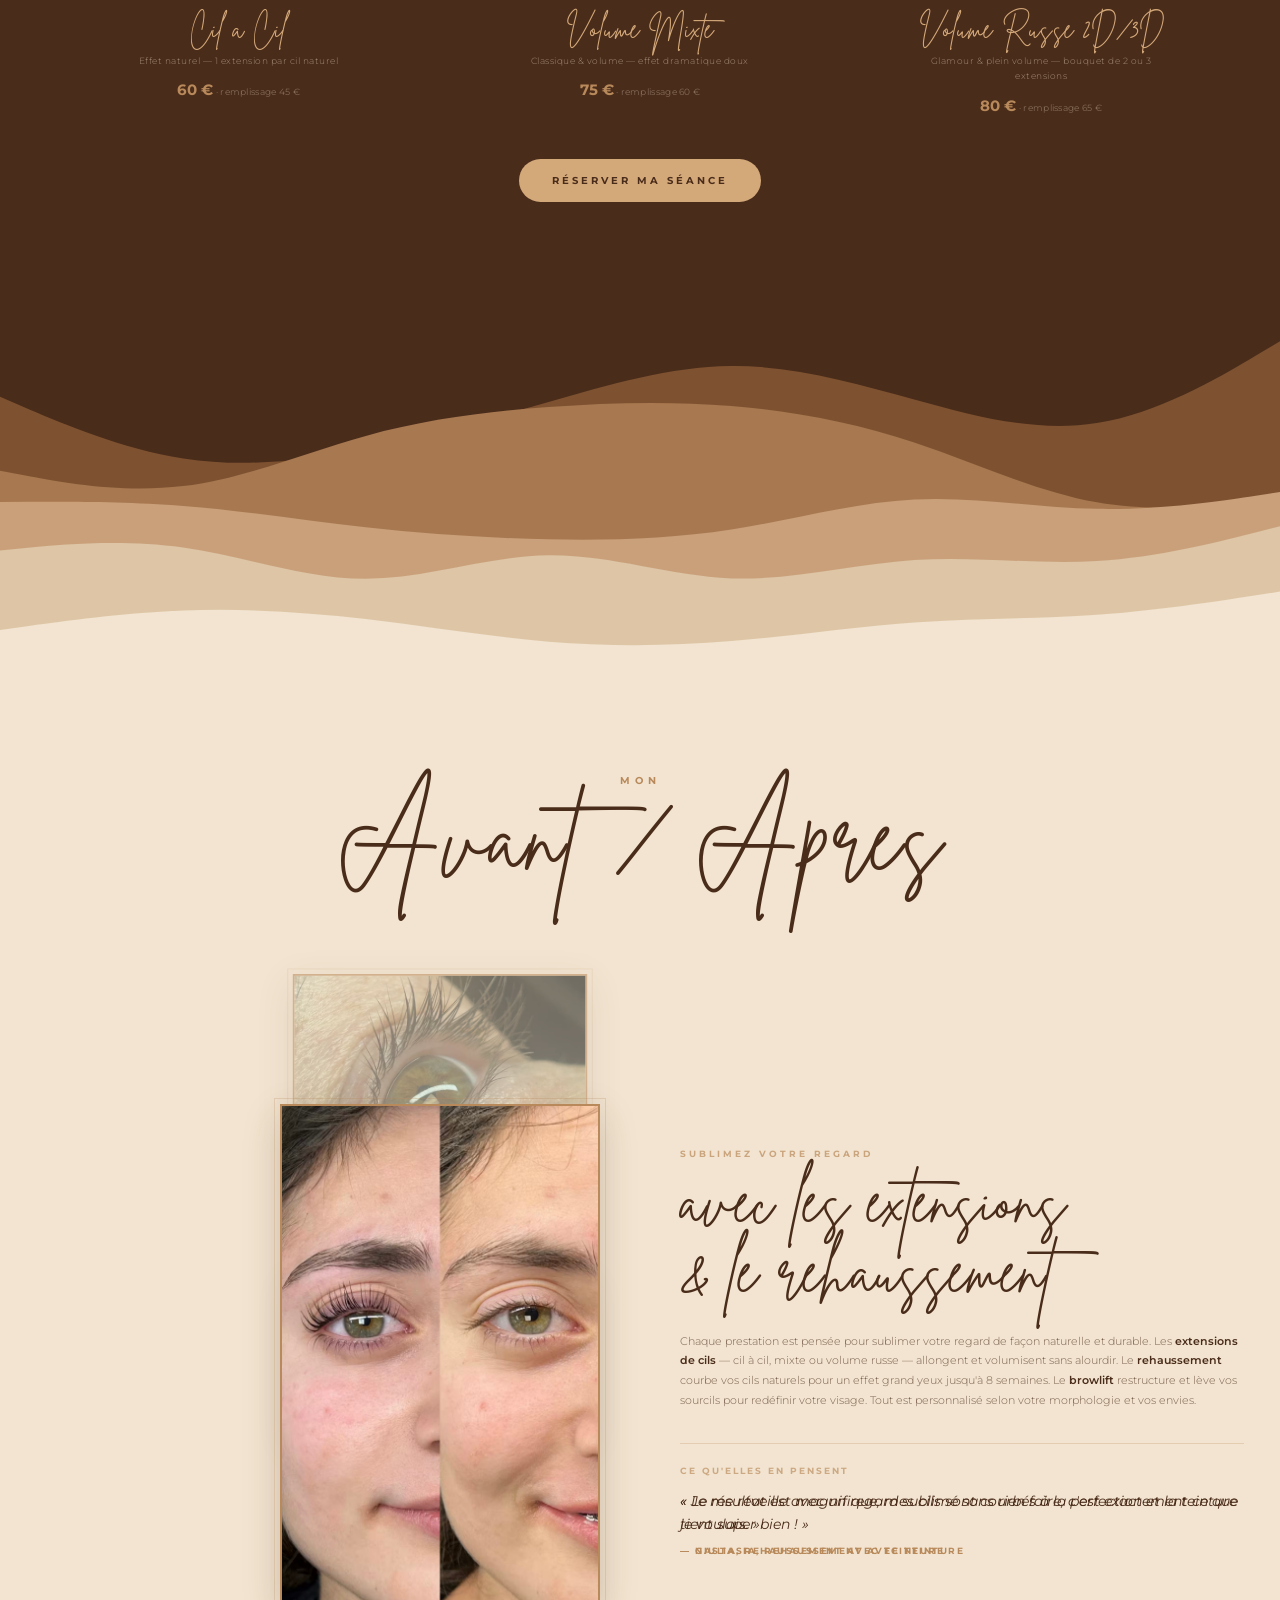
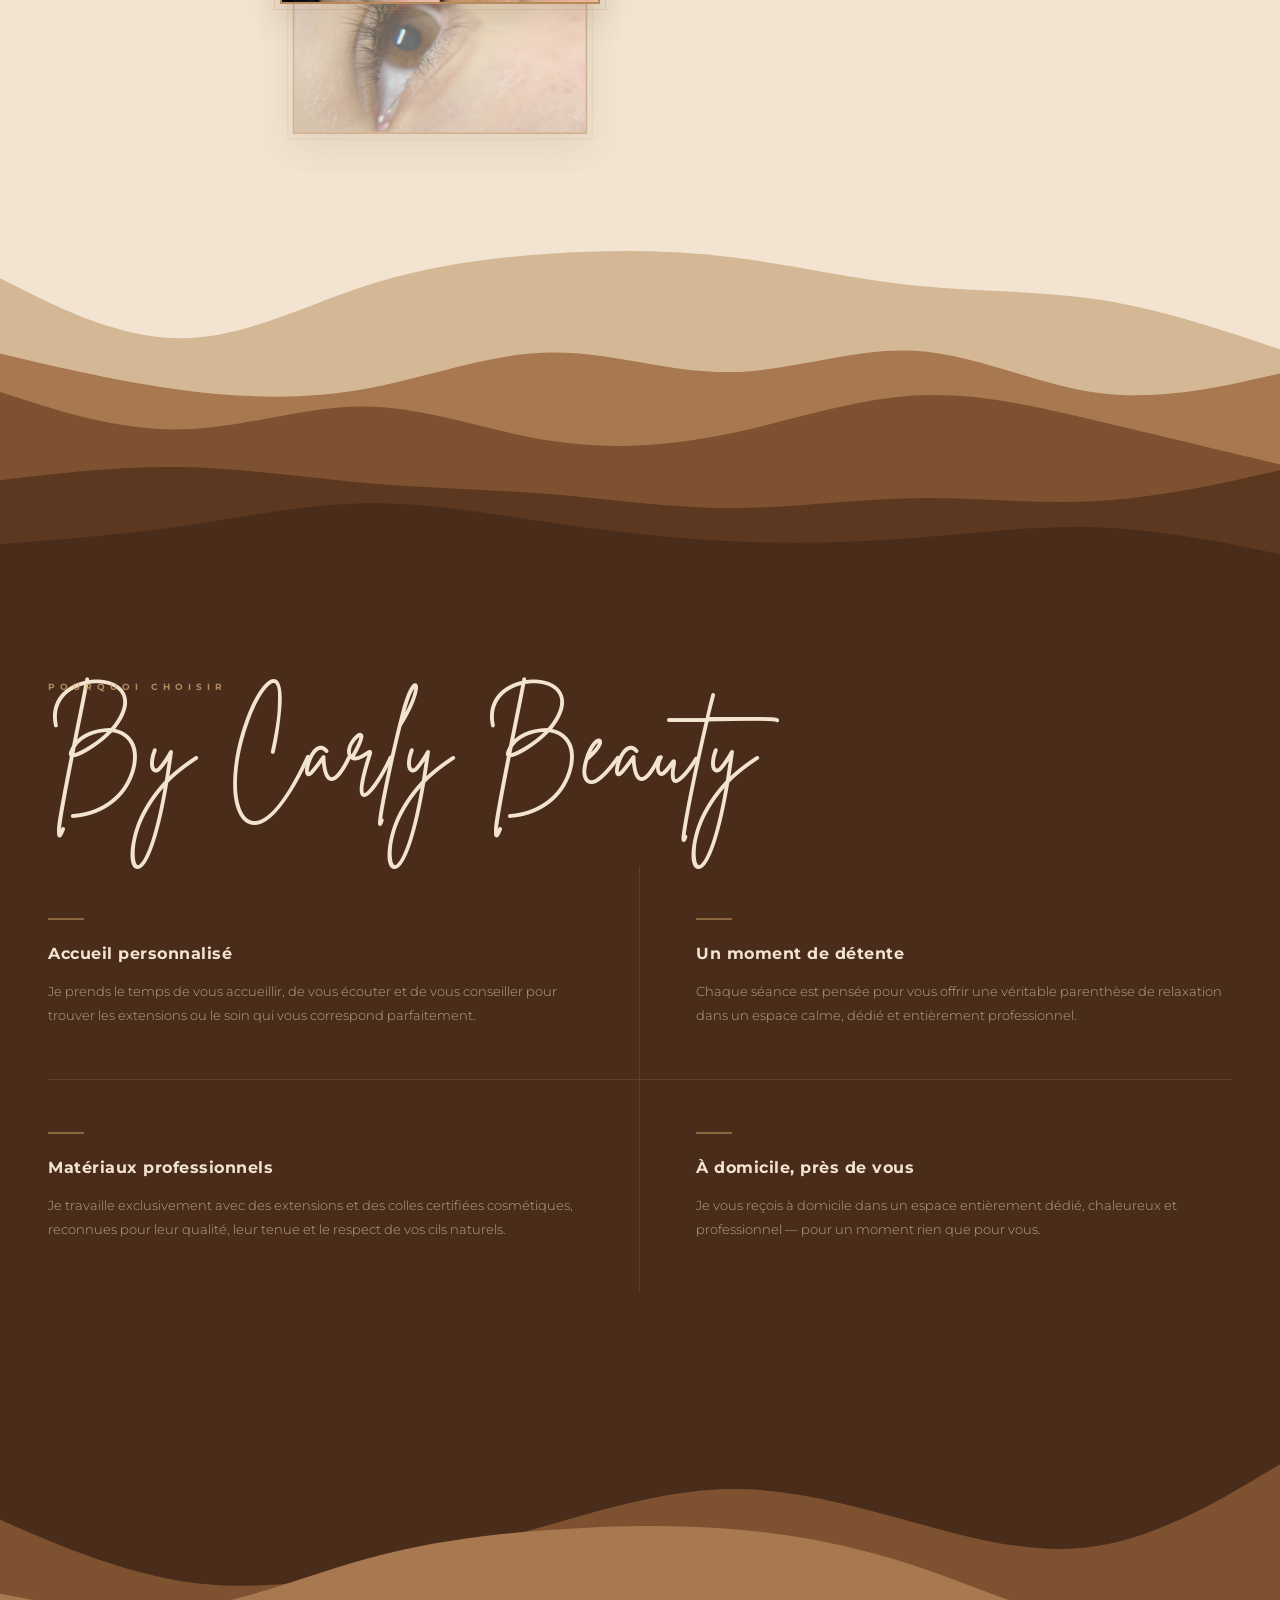
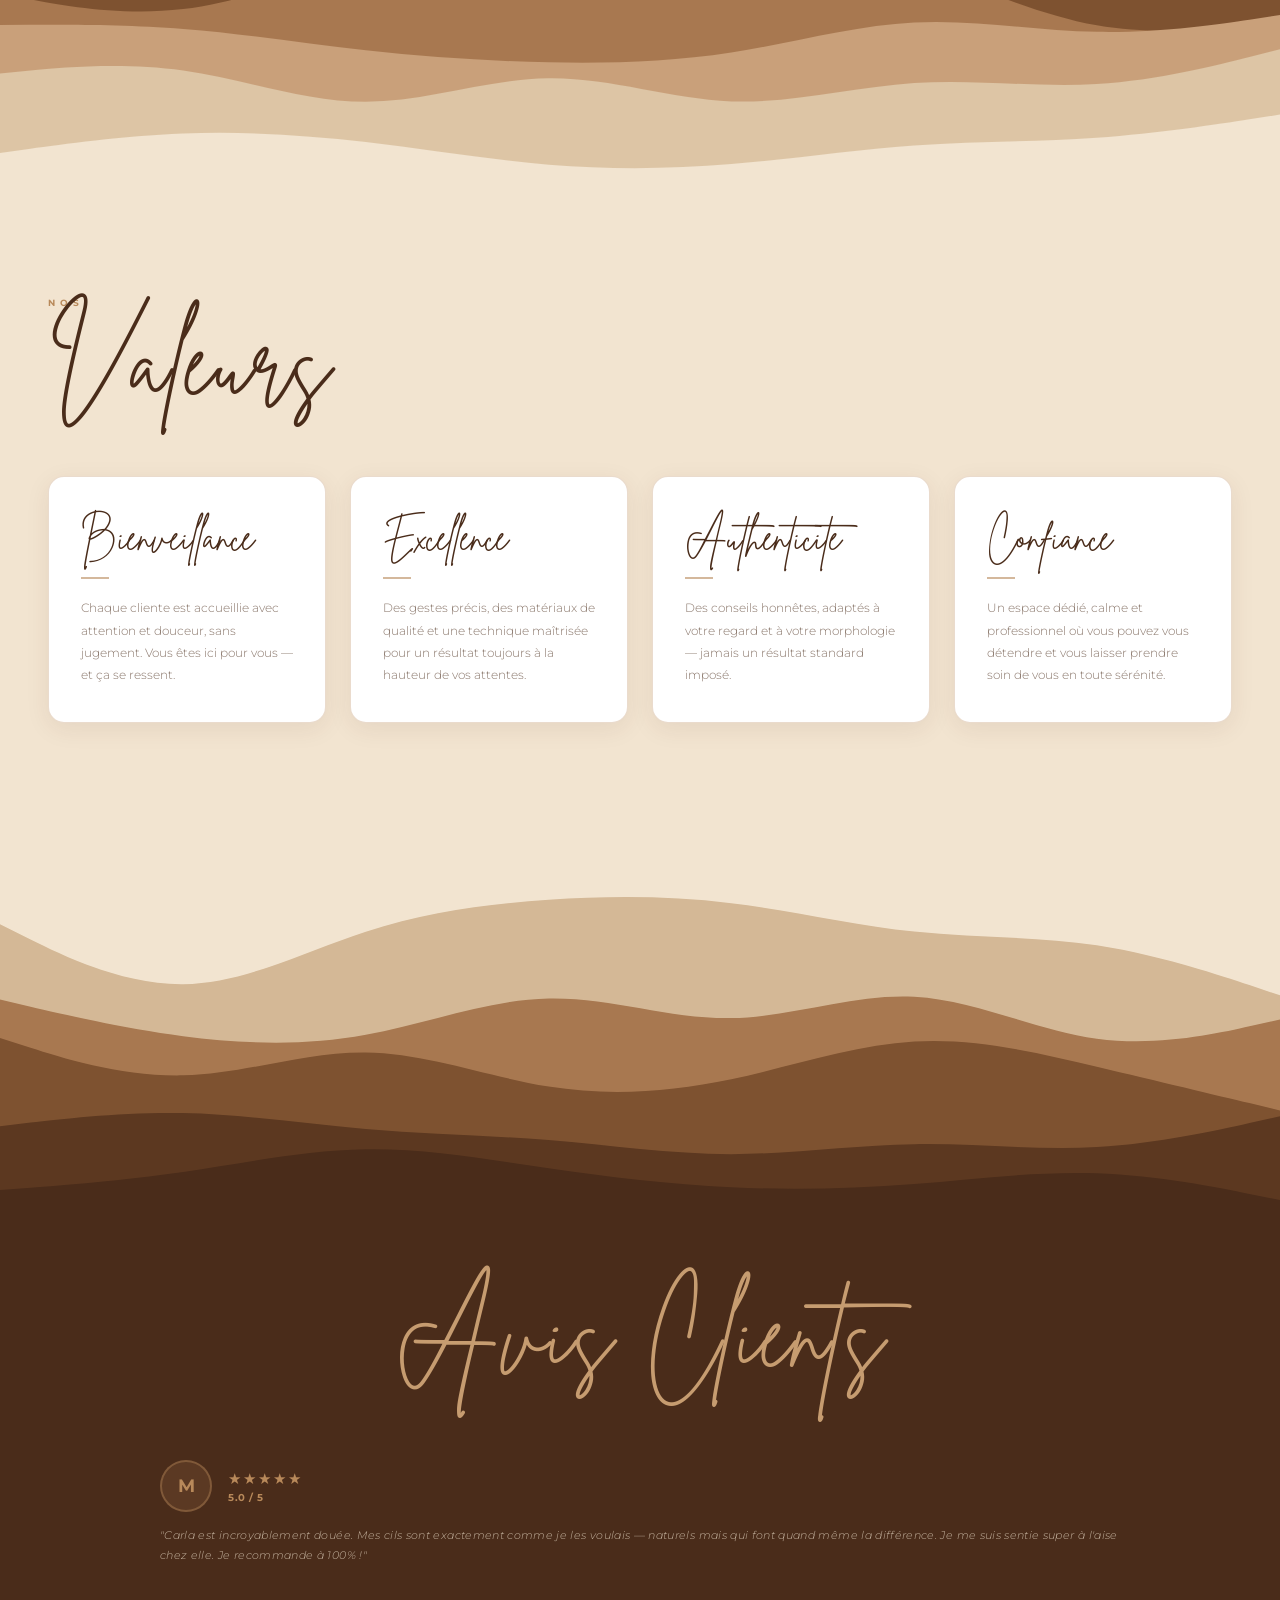
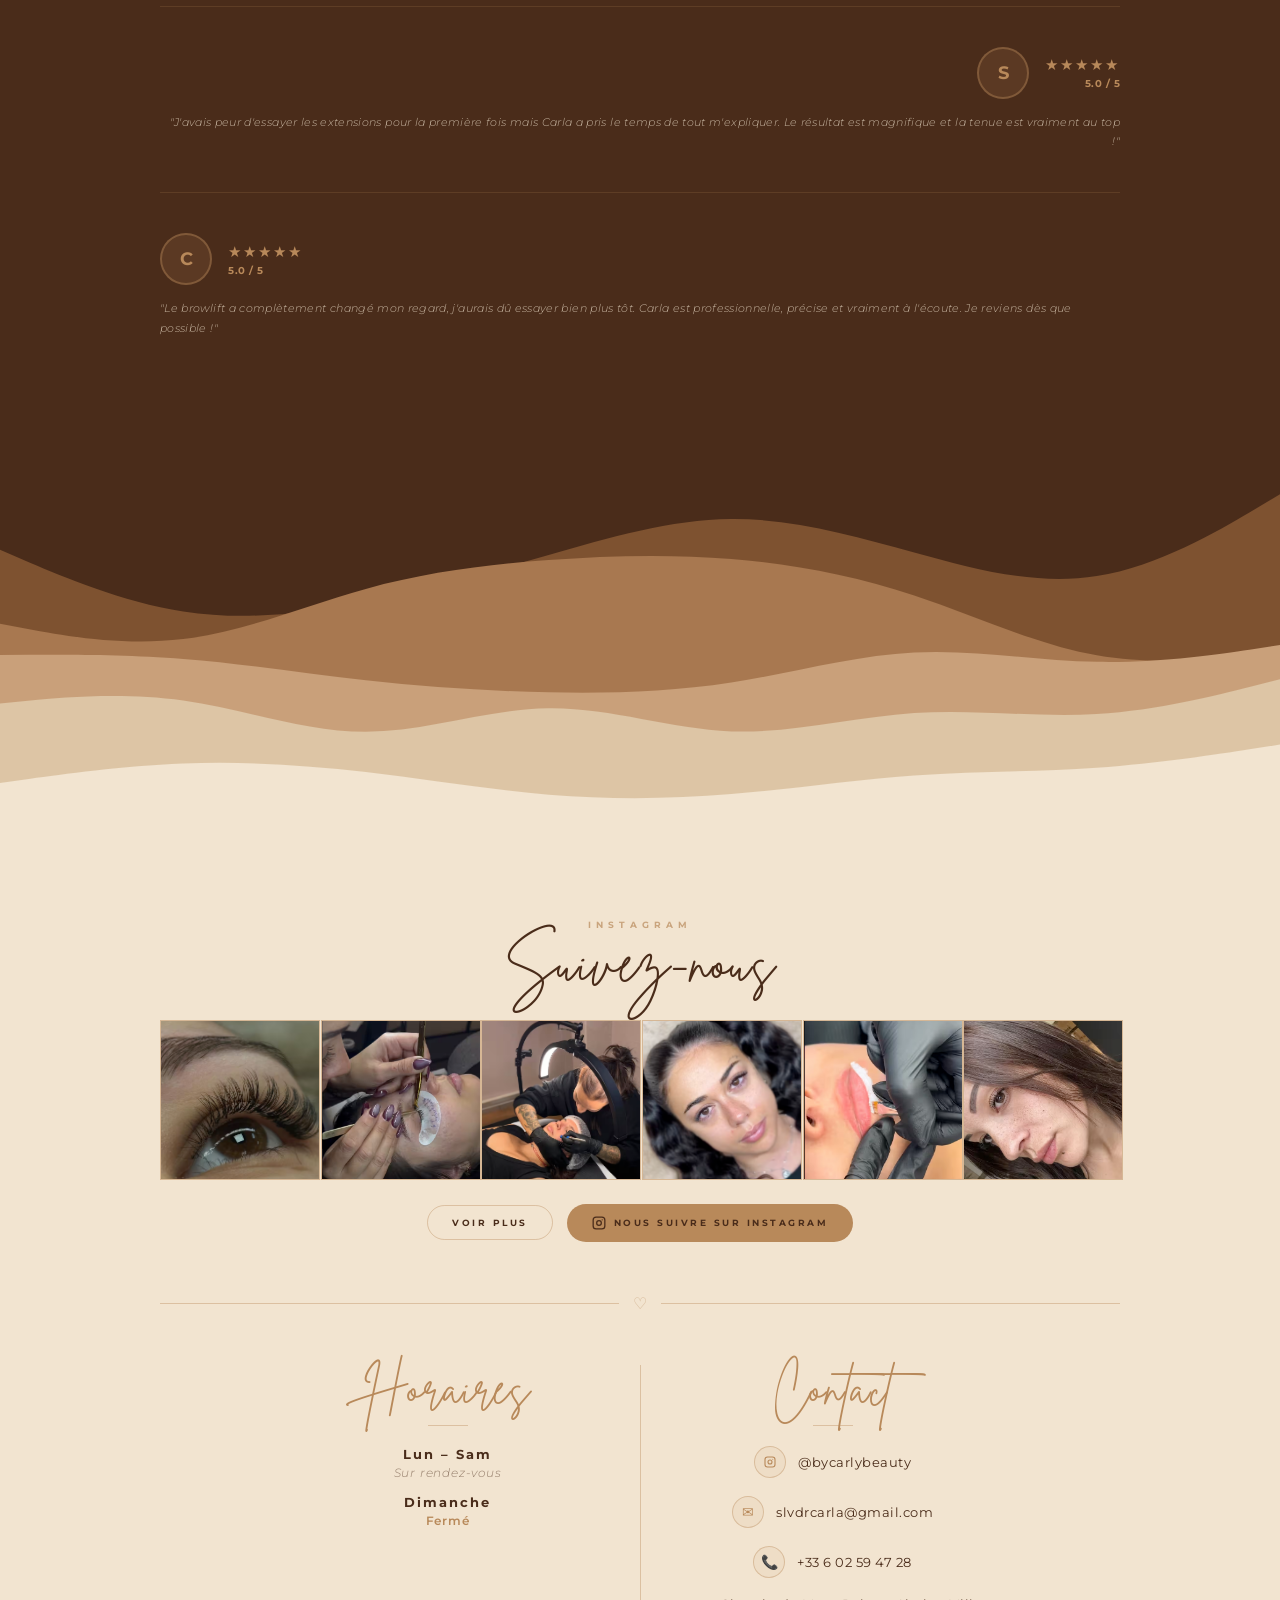
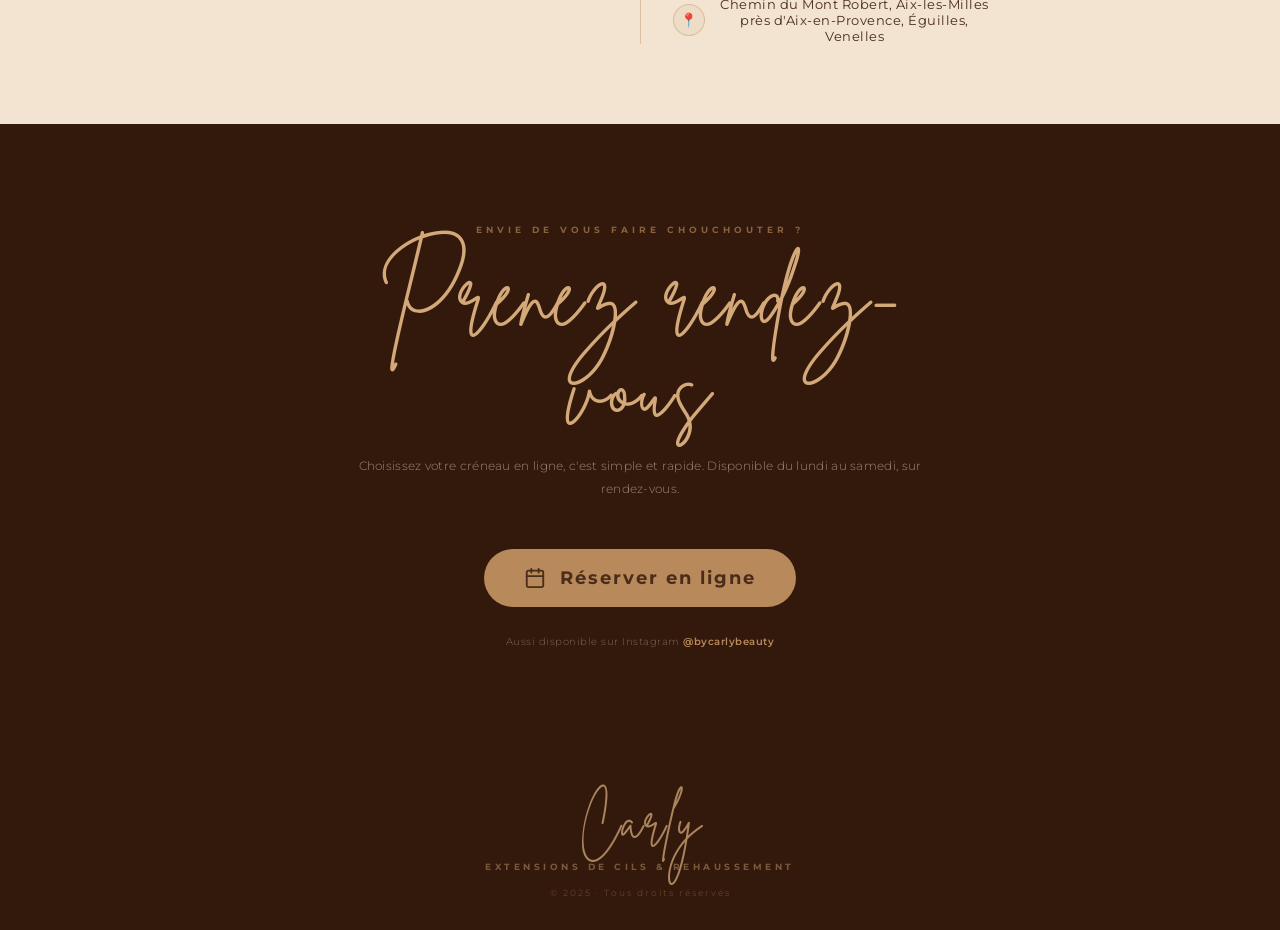
==== commit 6ee54523: "Presentation: replace top-left small photo with Hautd3, restore Haut1 on right" ====
--- a/index.html
+++ b/index.html
@@ -83,9 +83,9 @@
           <div class="hero__photos-col">
             <div class="frame frame--hero-sm">
               <picture>
-  <source srcset="photo/image/TacheRousseur.avif" type="image/avif">
-  <source srcset="photo/image/TacheRousseur.webp" type="image/webp">
-  <img src="photo/image/TacheRousseur.png" alt="Résultat sourcils" />
+  <source srcset="photo/image/Hautd3.avif" type="image/avif">
+  <source srcset="photo/image/Hautd3.webp" type="image/webp">
+  <img src="photo/image/Hautd3.png" alt="Résultat cils" />
 </picture>
             </div>
             <div class="frame frame--hero-sm">
@@ -100,9 +100,9 @@
           <div class="hero__photos-col">
             <div class="frame frame--hero-lg">
               <picture>
-  <source srcset="photo/image/Hautd3.avif" type="image/avif">
-  <source srcset="photo/image/Hautd3.webp" type="image/webp">
-  <img src="photo/image/Hautd3.png" alt="Résultat cils" />
+  <source srcset="photo/image/Haut1.avif" type="image/avif">
+  <source srcset="photo/image/Haut1.webp" type="image/webp">
+  <img src="photo/image/Haut1.png" alt="Résultat cils" />
 </picture>
             </div>
           </div>
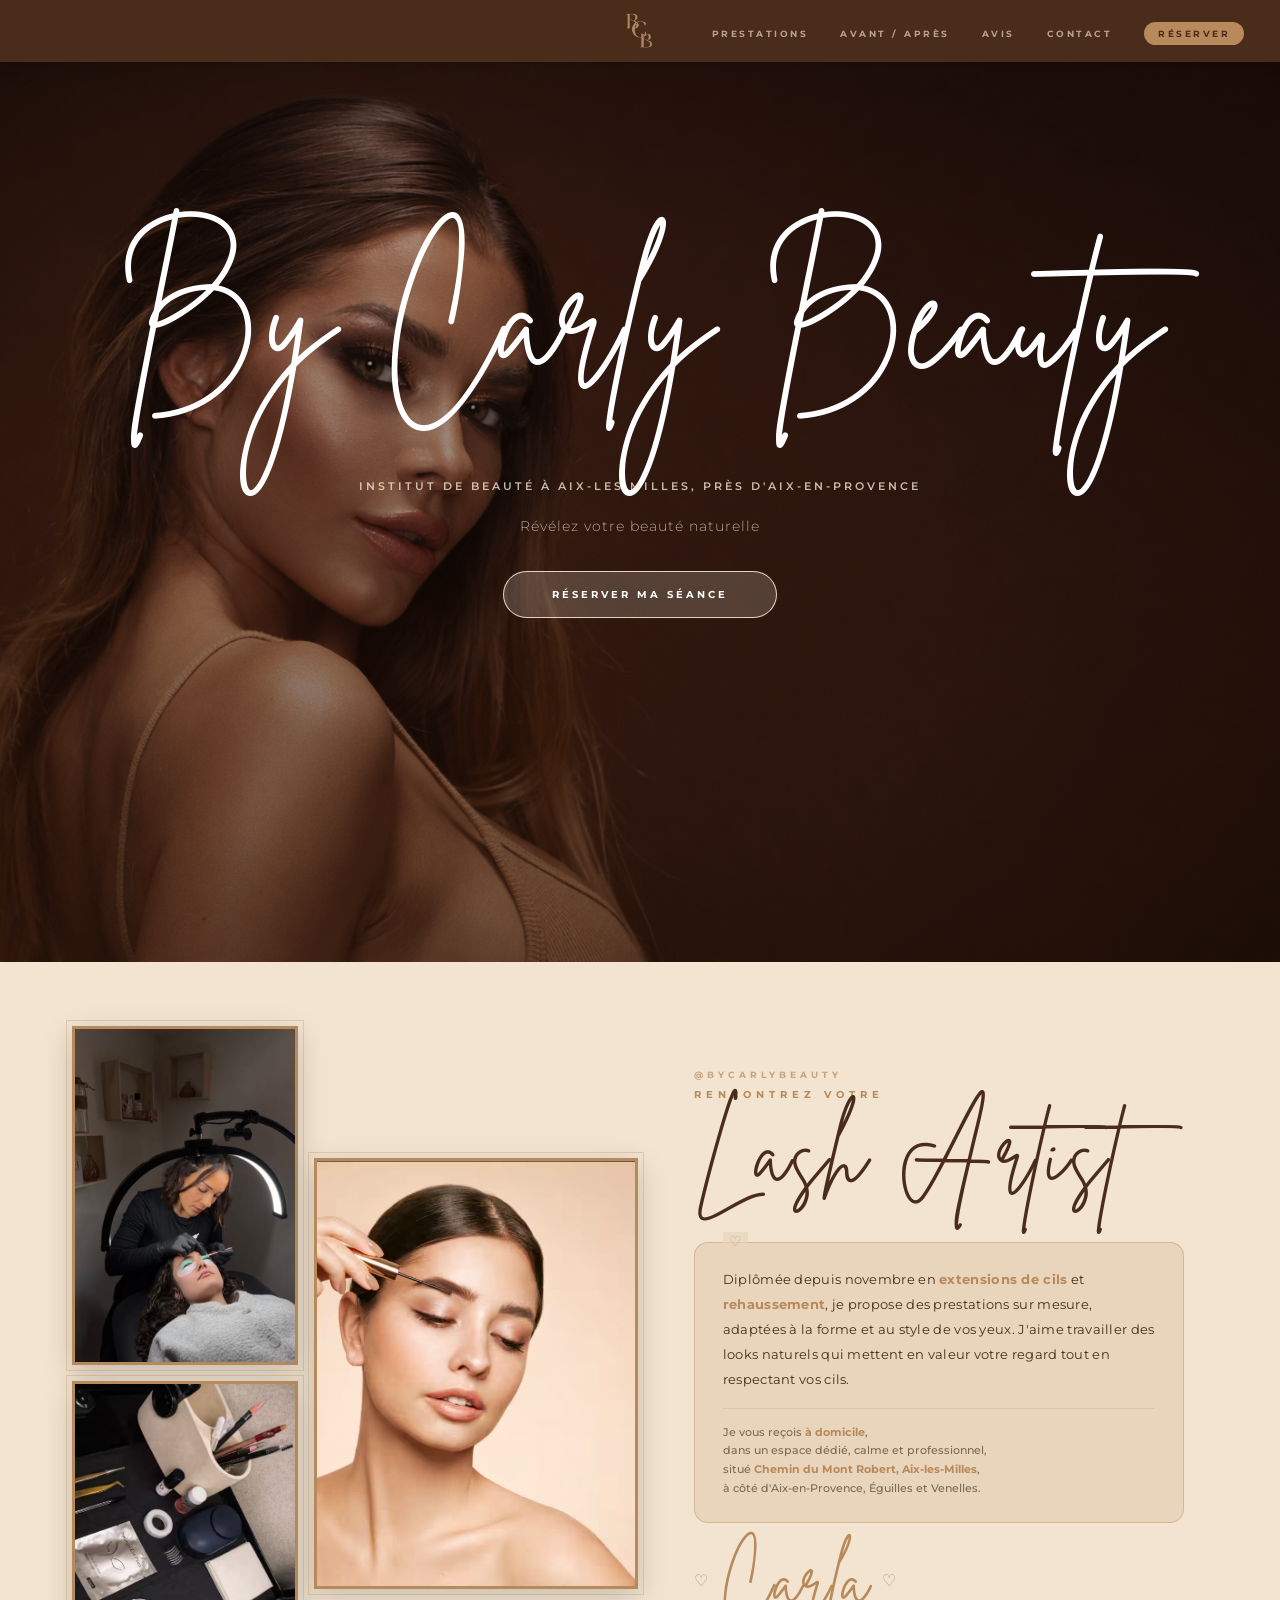
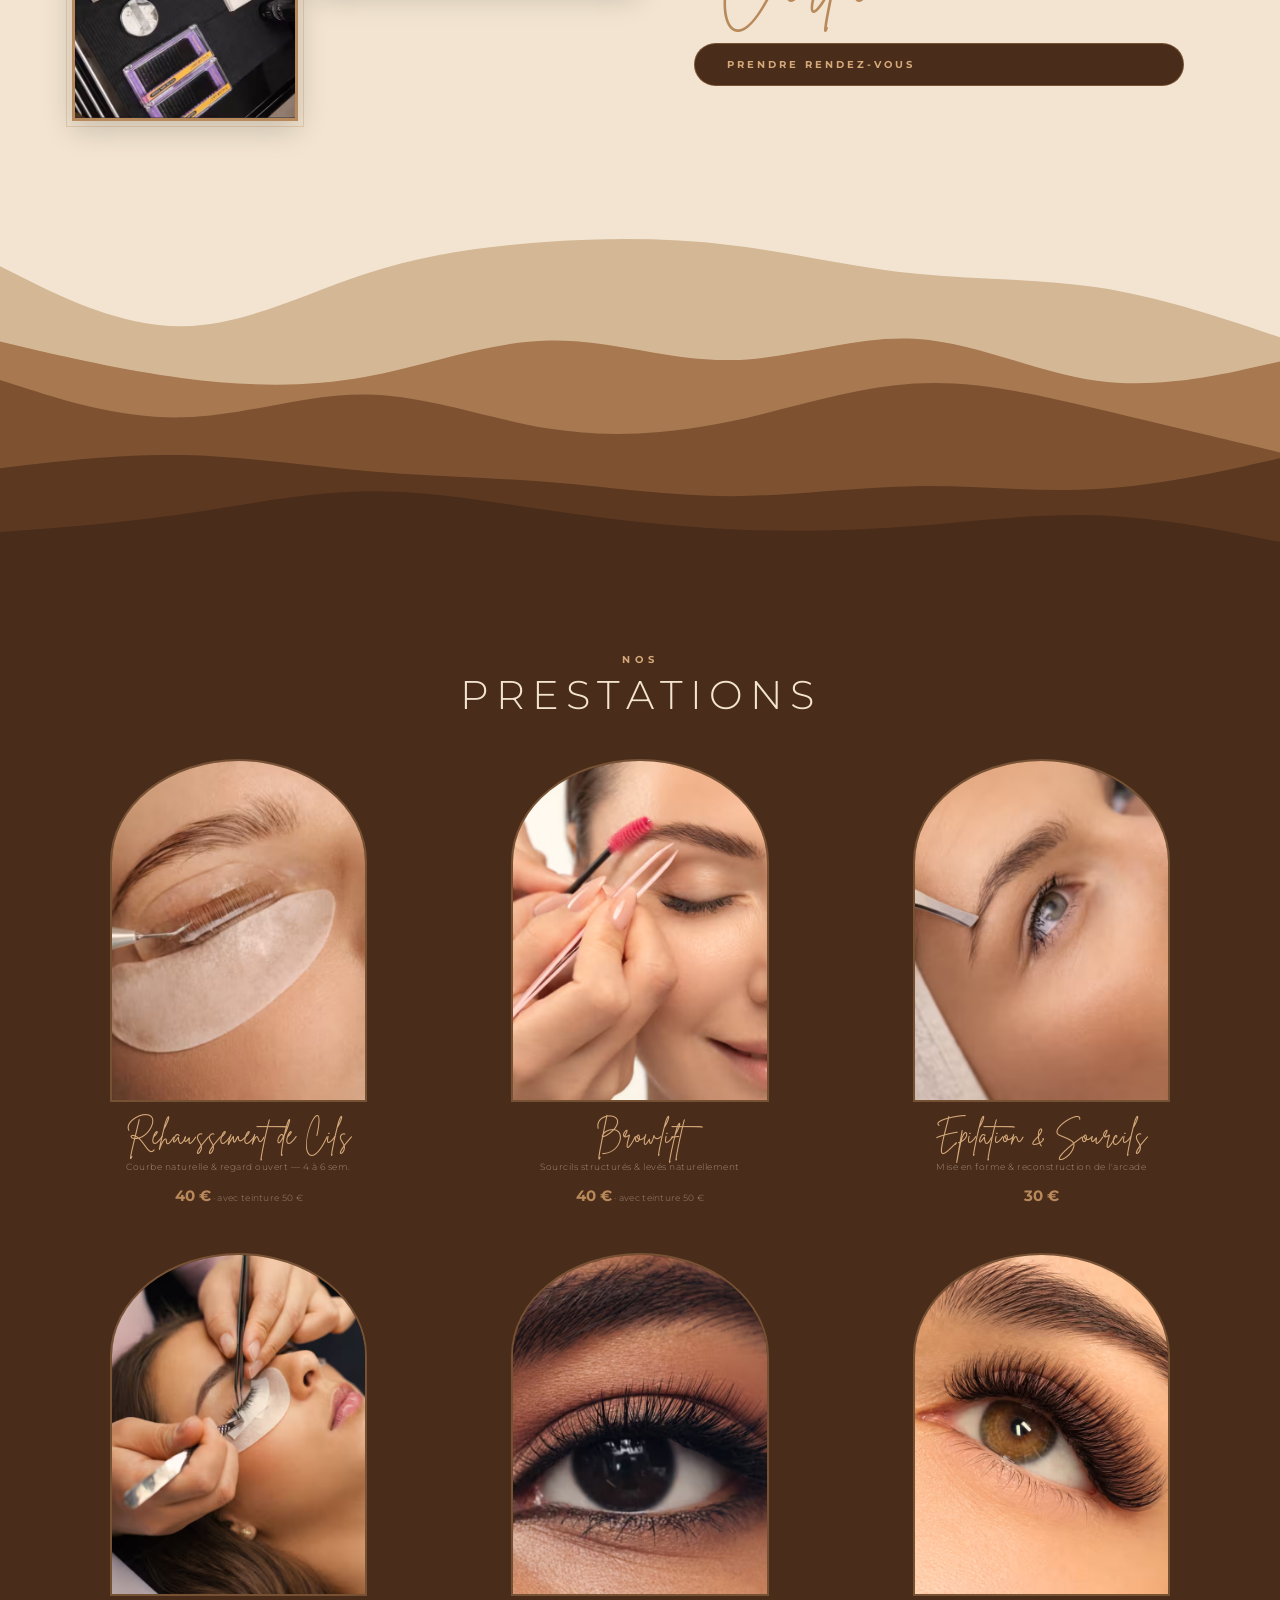
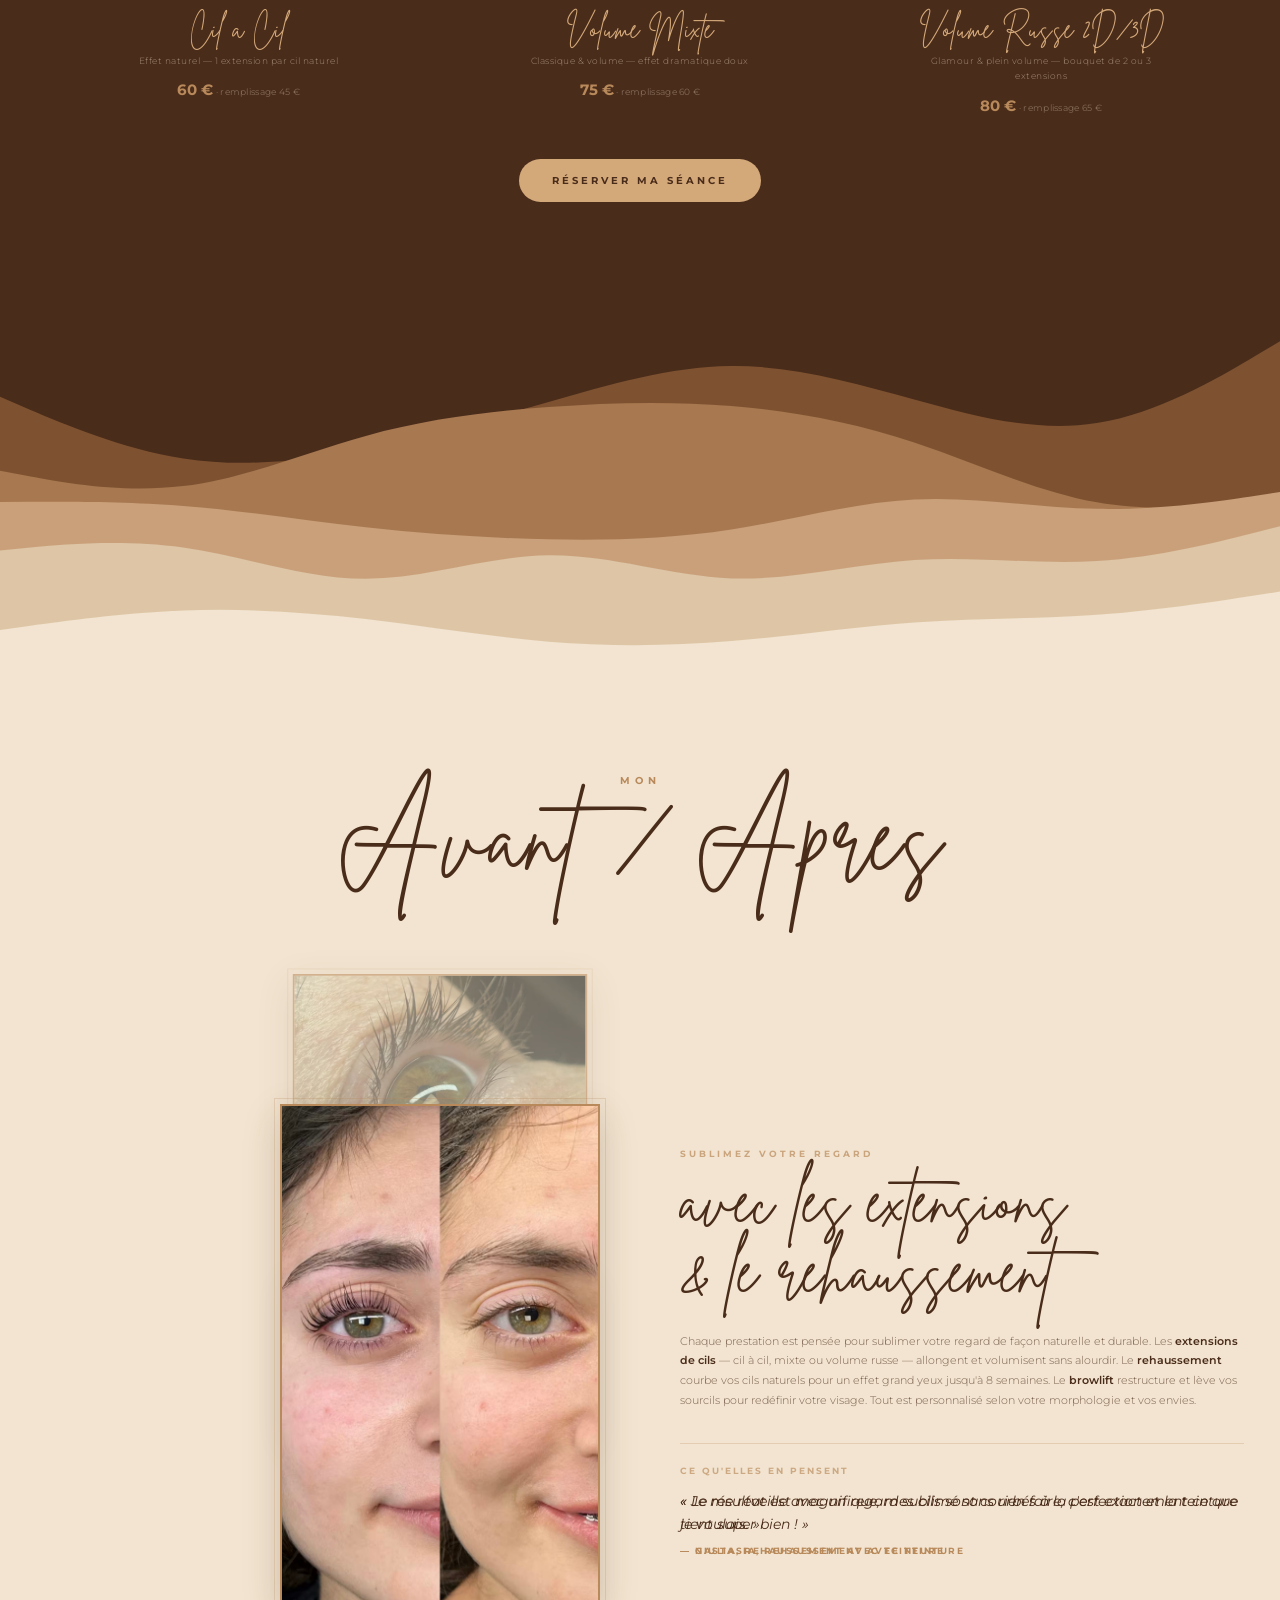
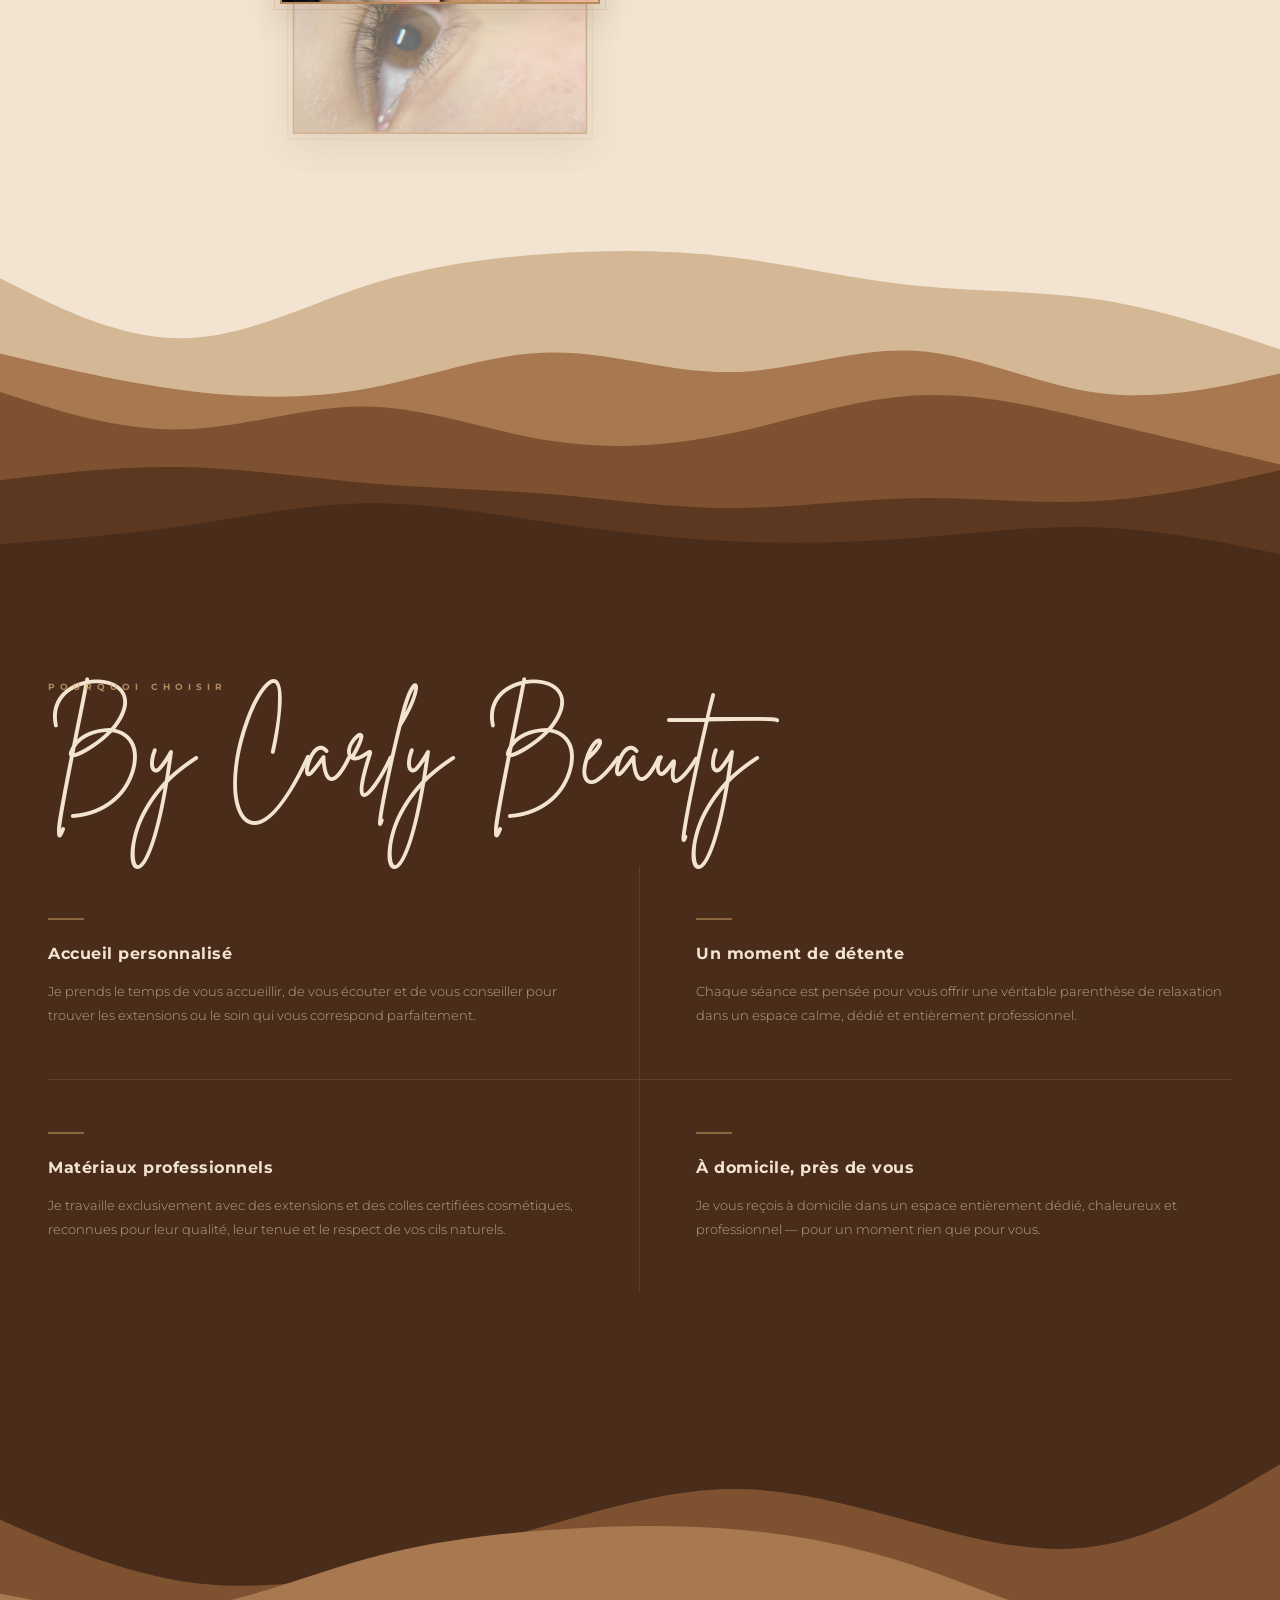
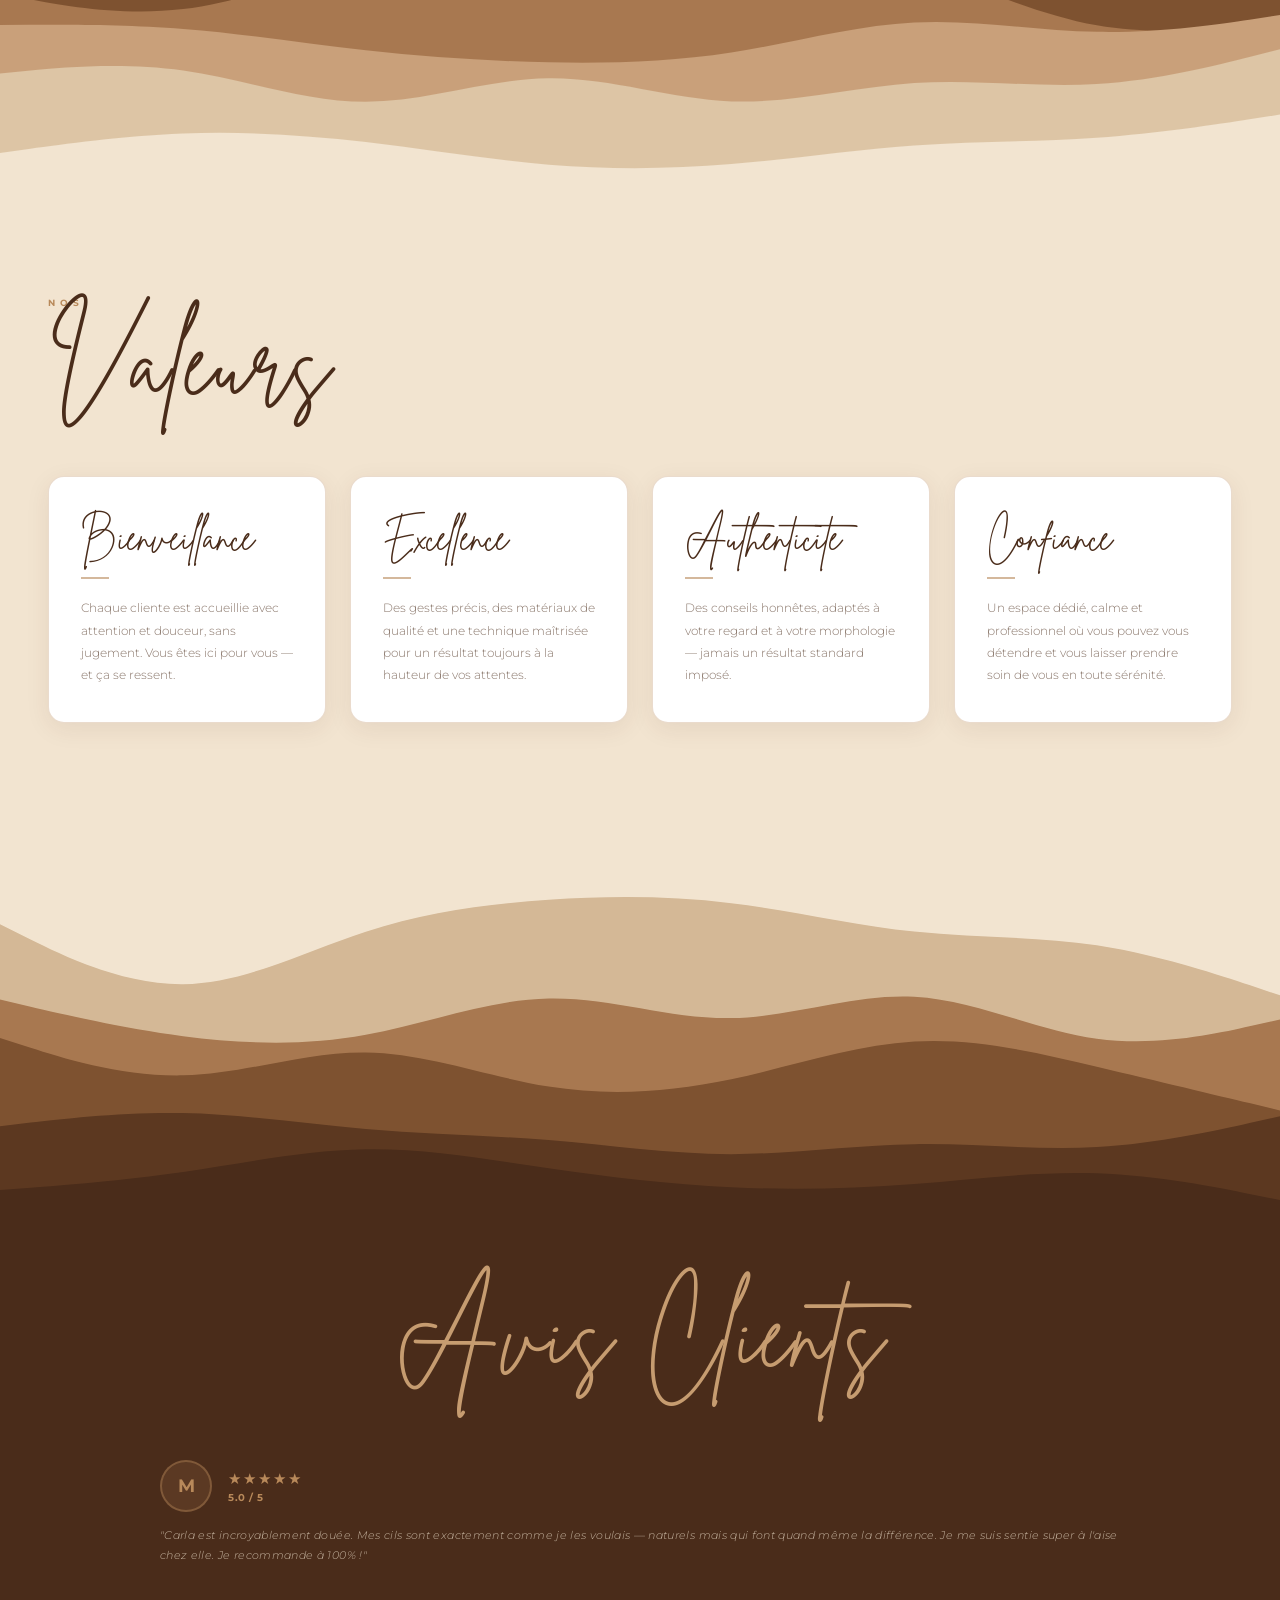
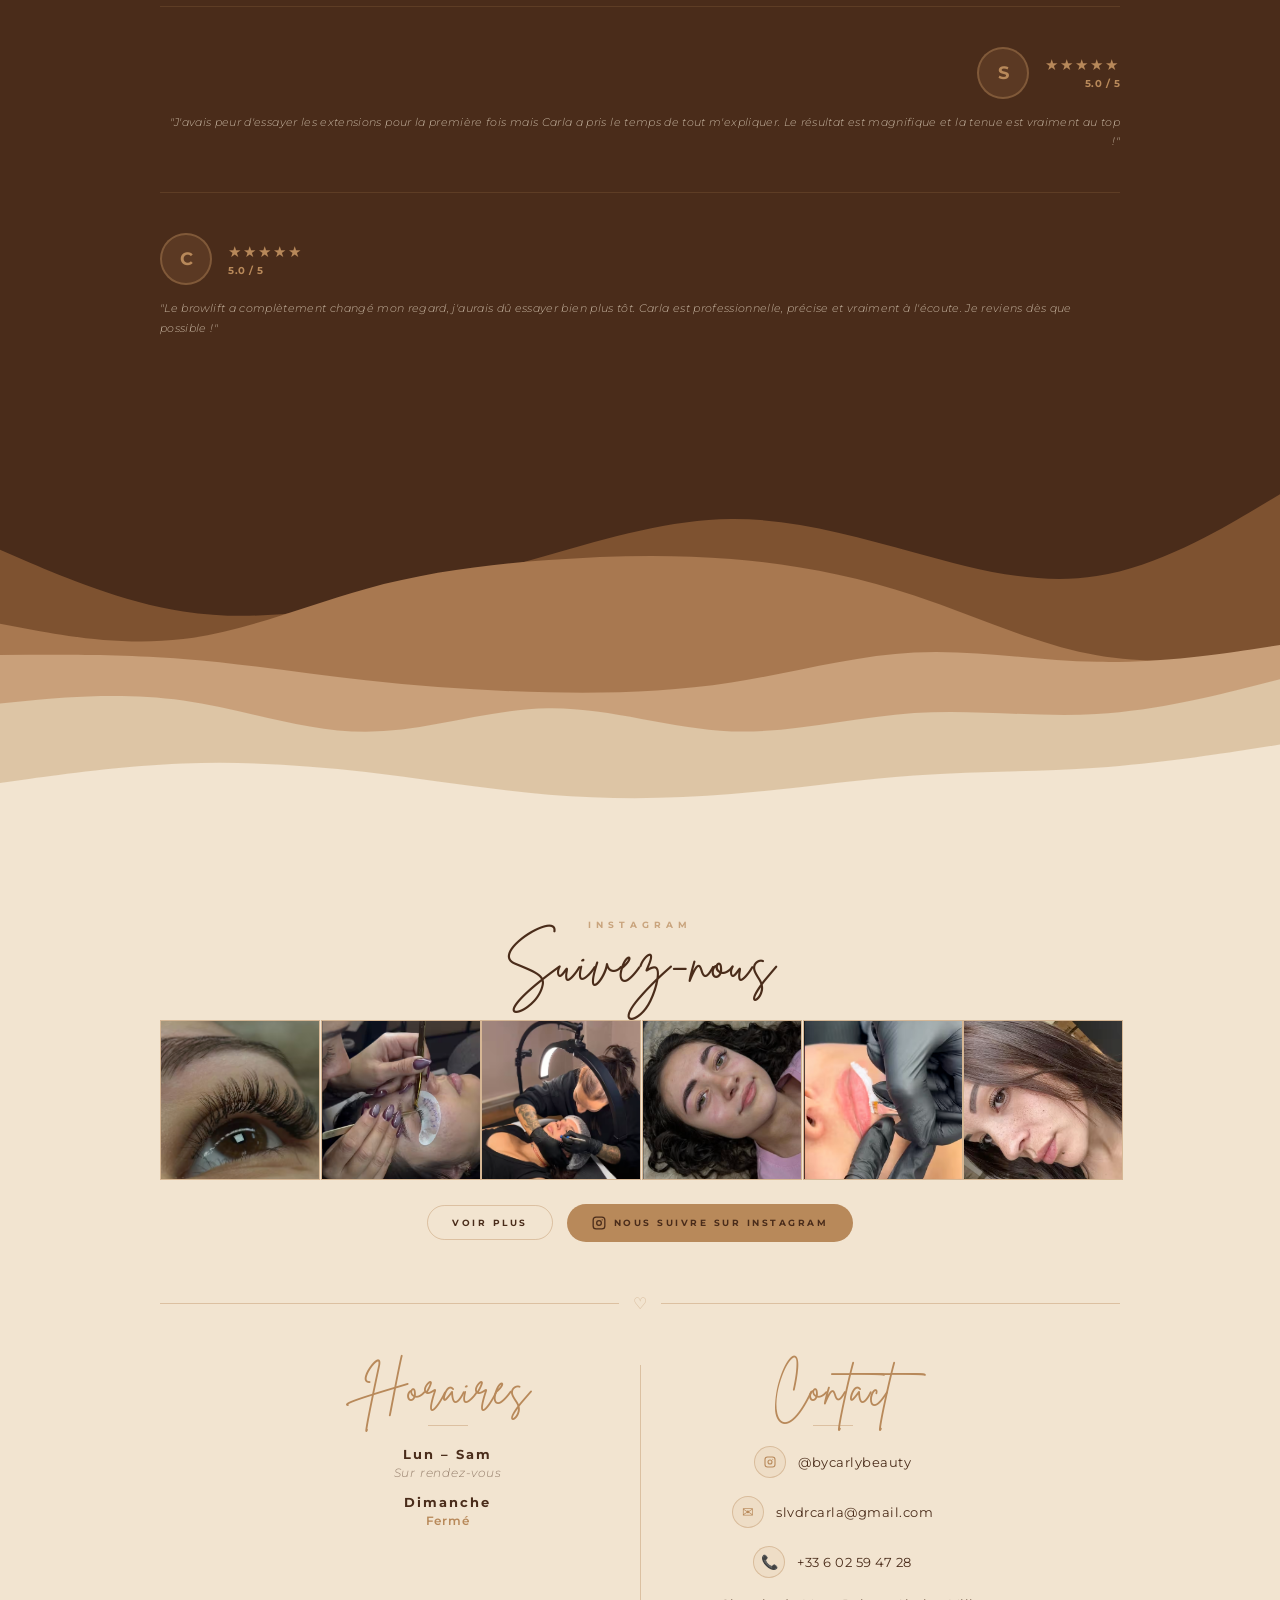
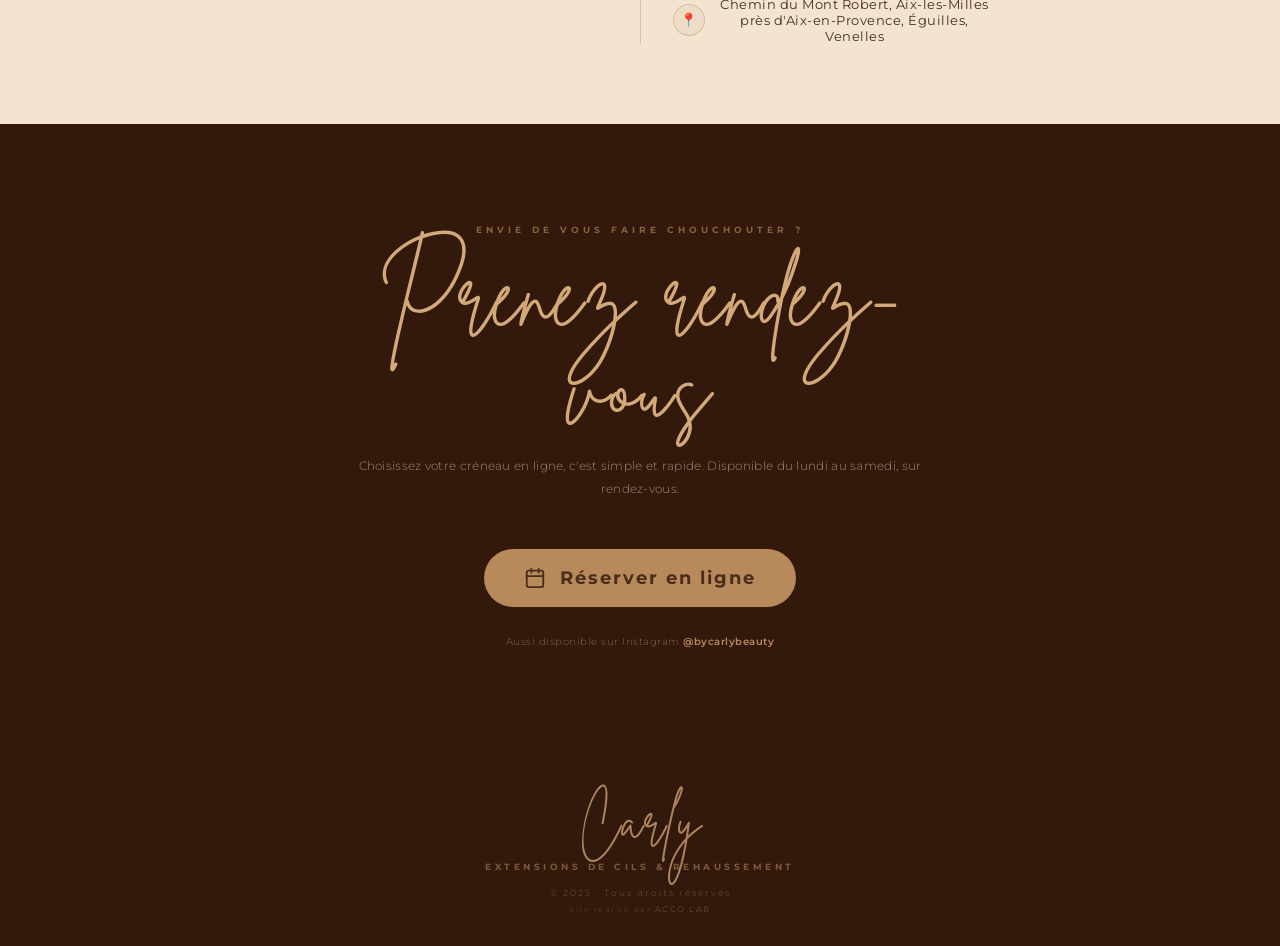
==== commit 9dfaef04: "Footer: add ACCO LAB credit link Co-Authored-By: Claude Sonnet 4.6 <noreply@anthropic.com>" ====
--- a/index.html
+++ b/index.html
@@ -641,6 +641,7 @@
     <p class="footer__brand">Carly</p>
     <p class="footer__tagline">Extensions de Cils &amp; Rehaussement</p>
     <p class="footer__copy">&#169; 2025 &middot; Tous droits réservés</p>
+    <p class="footer__credit">Site réalisé par <a href="https://acco-lab.fr/" target="_blank" rel="noopener">ACCO LAB</a></p>
   </footer>
 
   <script>
--- a/style.css
+++ b/style.css
@@ -1669,6 +1669,23 @@
   color: rgba(212, 169, 122, 0.28);
 }
 
+.footer__credit {
+  margin-top: 6px;
+  font-size: 8px;
+  letter-spacing: 1.5px;
+  color: rgba(212, 169, 122, 0.20);
+}
+
+.footer__credit a {
+  color: rgba(212, 169, 122, 0.35);
+  text-decoration: none;
+  transition: color 0.2s;
+}
+
+.footer__credit a:hover {
+  color: rgba(212, 169, 122, 0.65);
+}
+
 /* ══════════════════════════════════════════════
    RESPONSIVE MOBILE  (≤ 768px)
 ══════════════════════════════════════════════ */
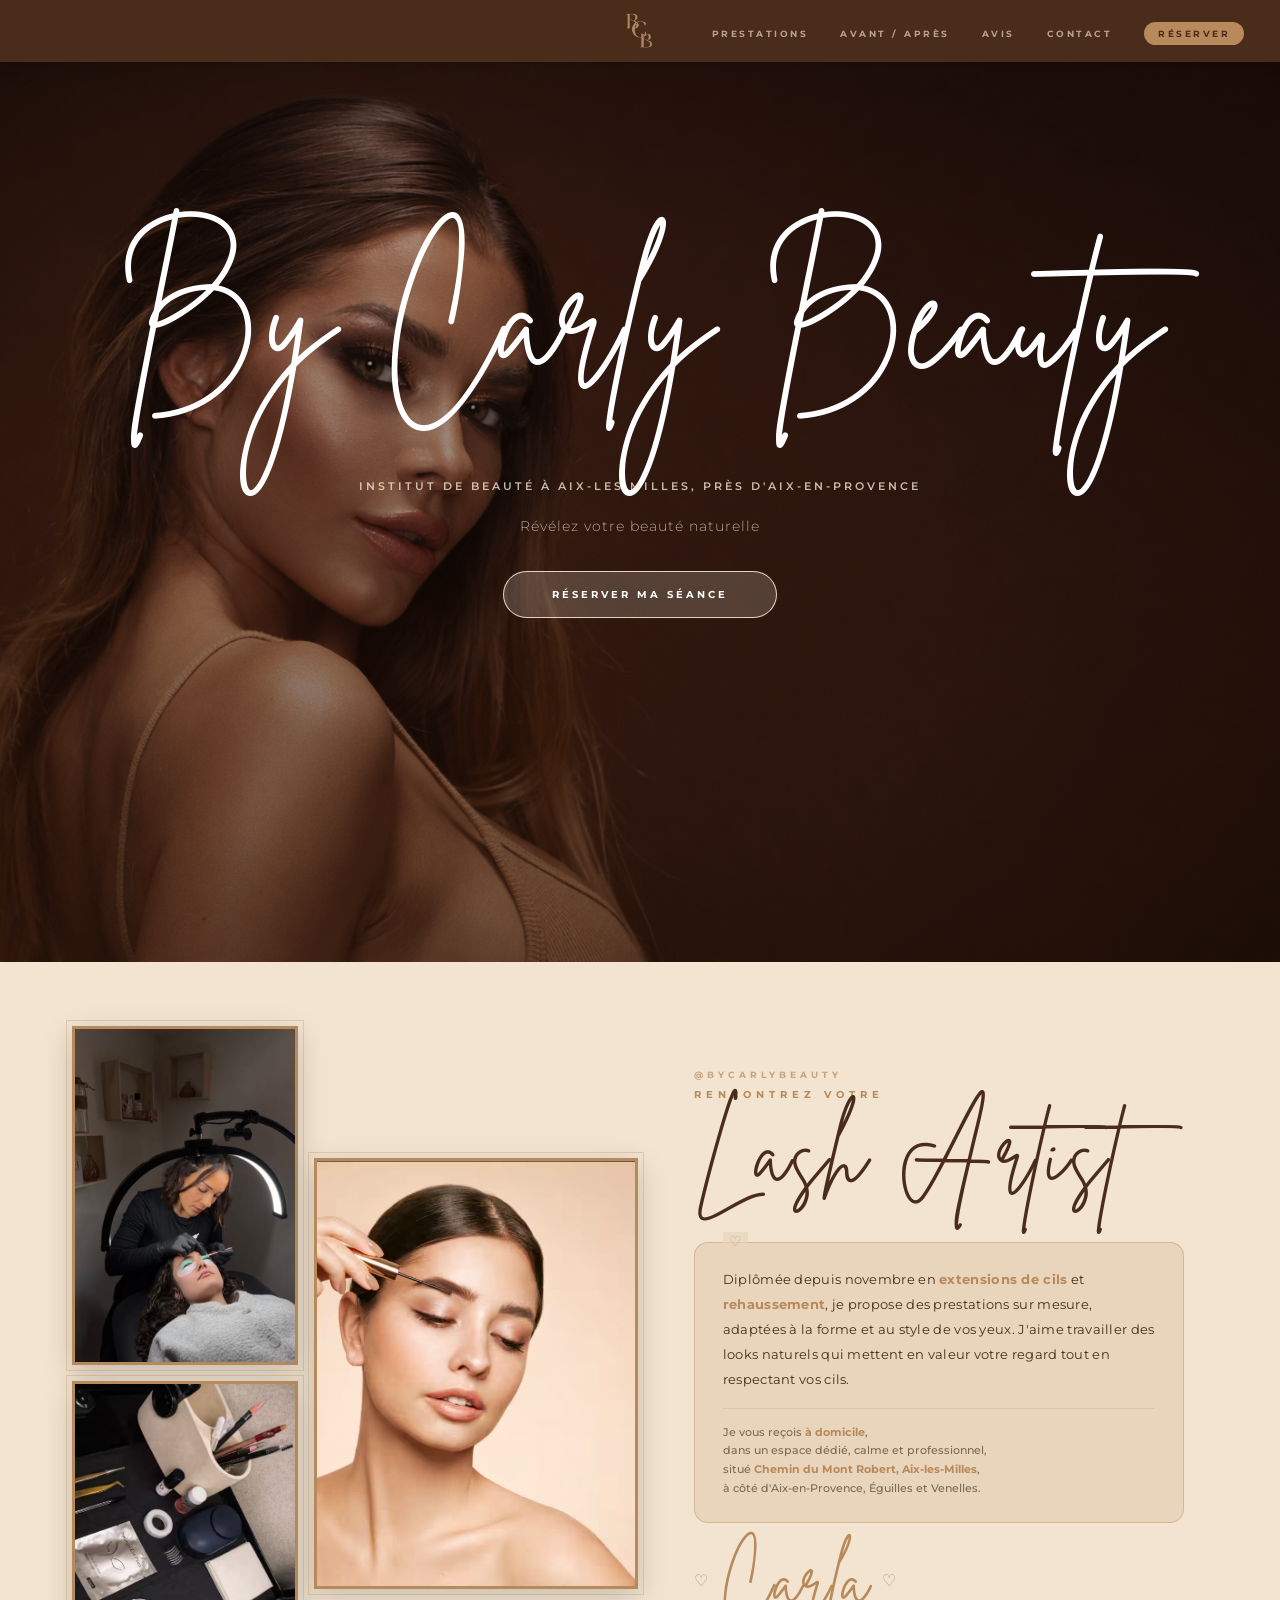
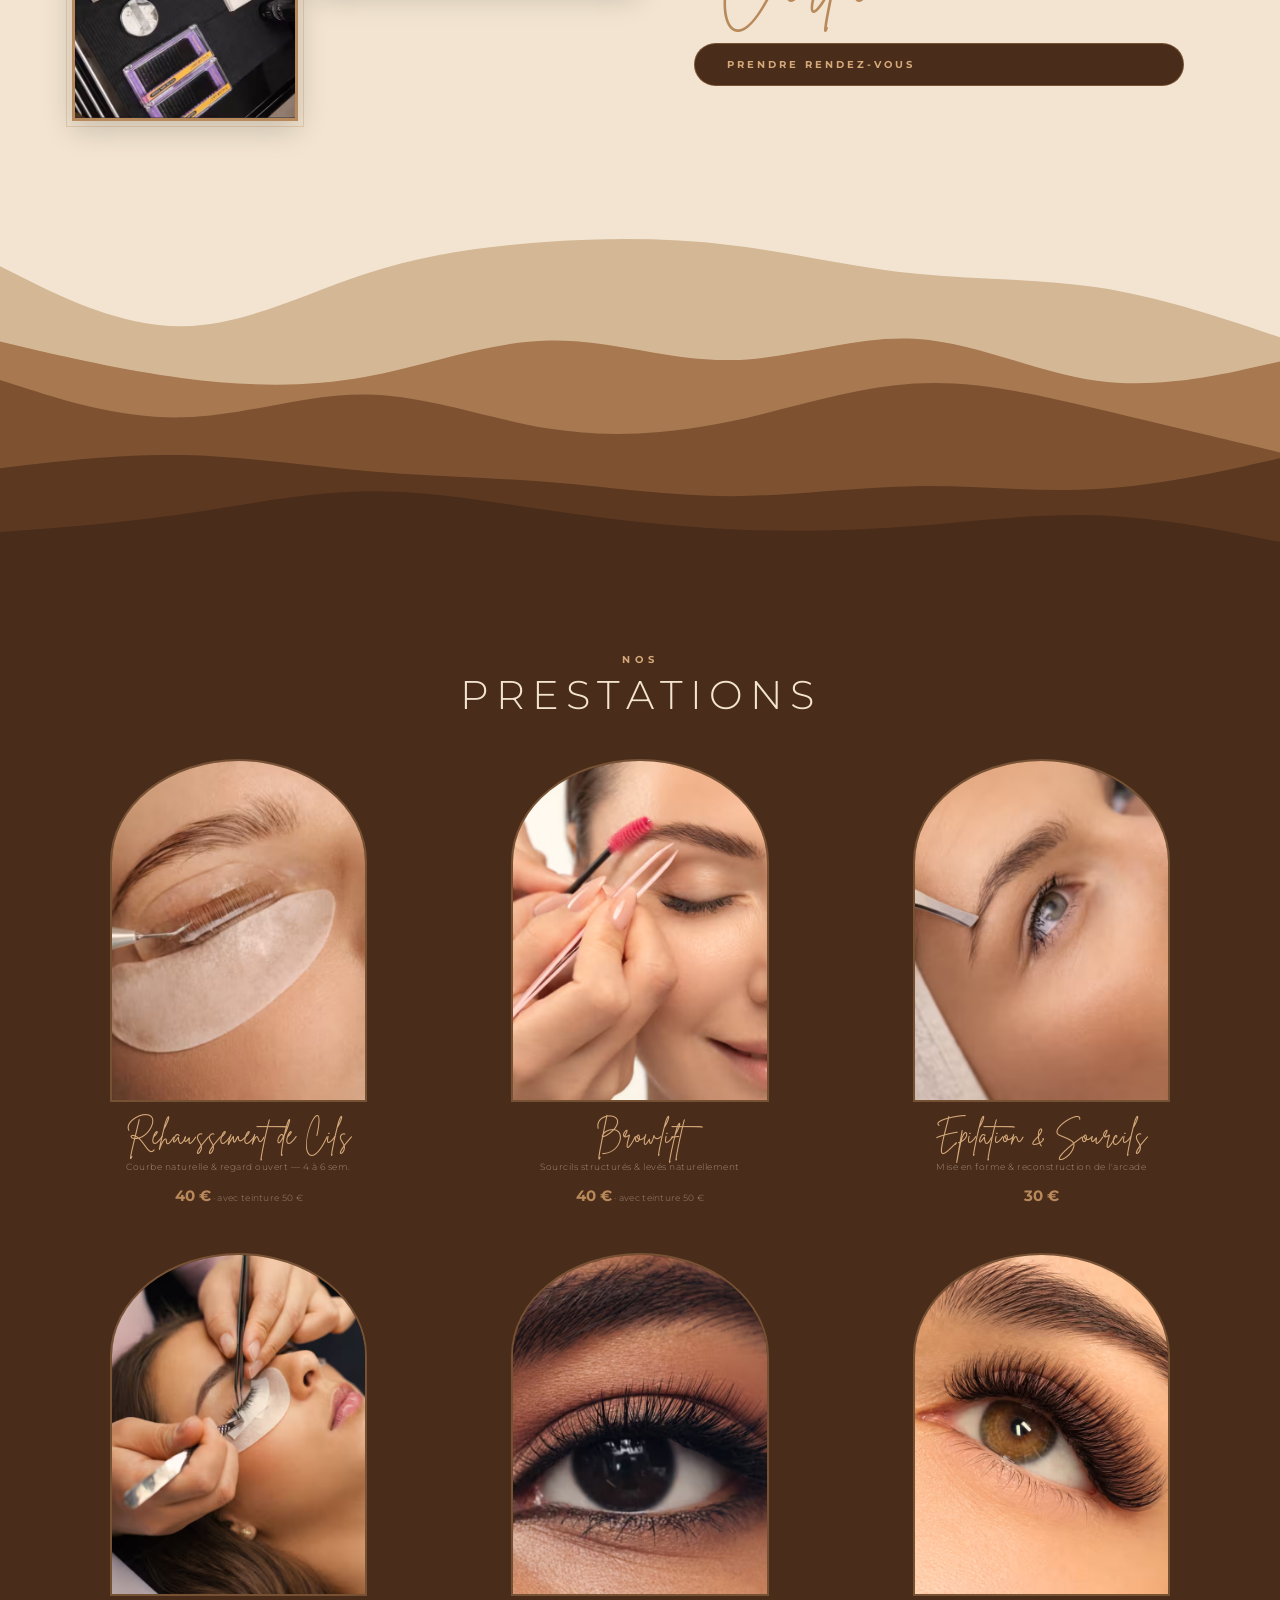
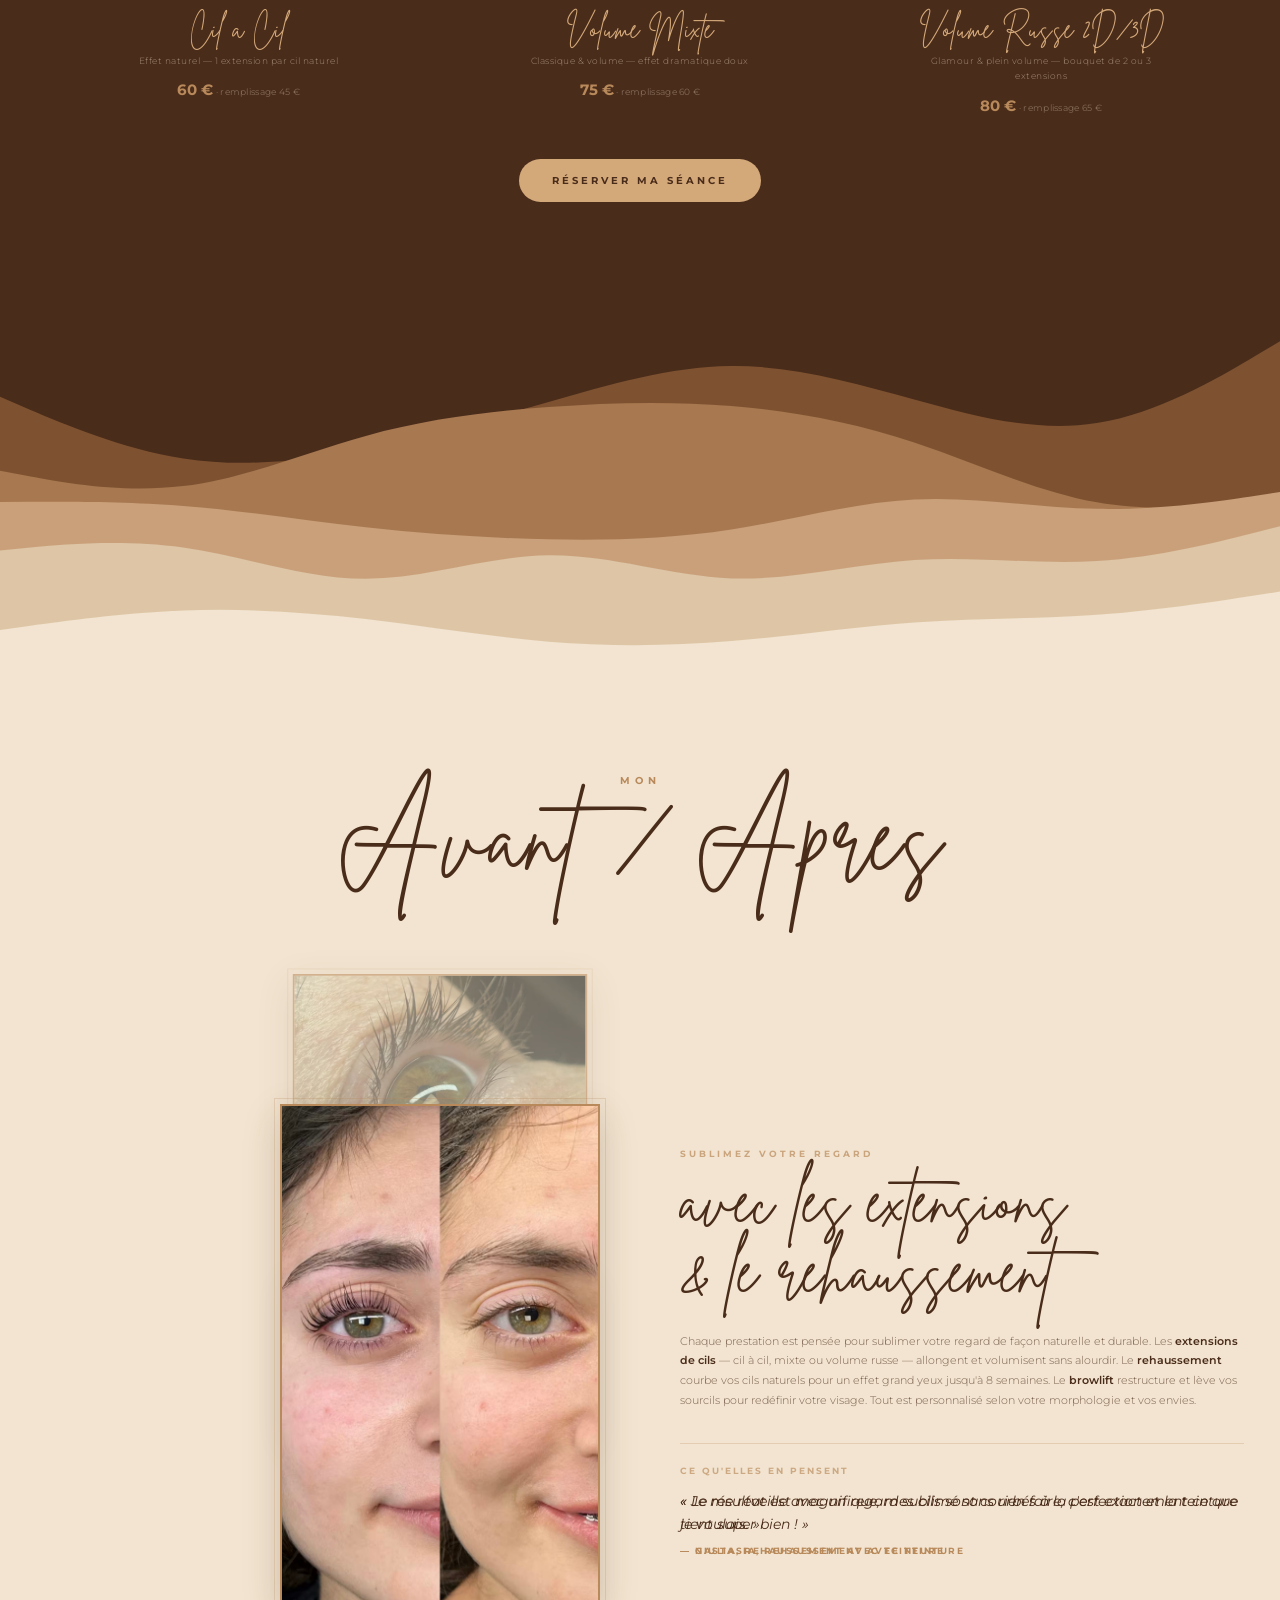
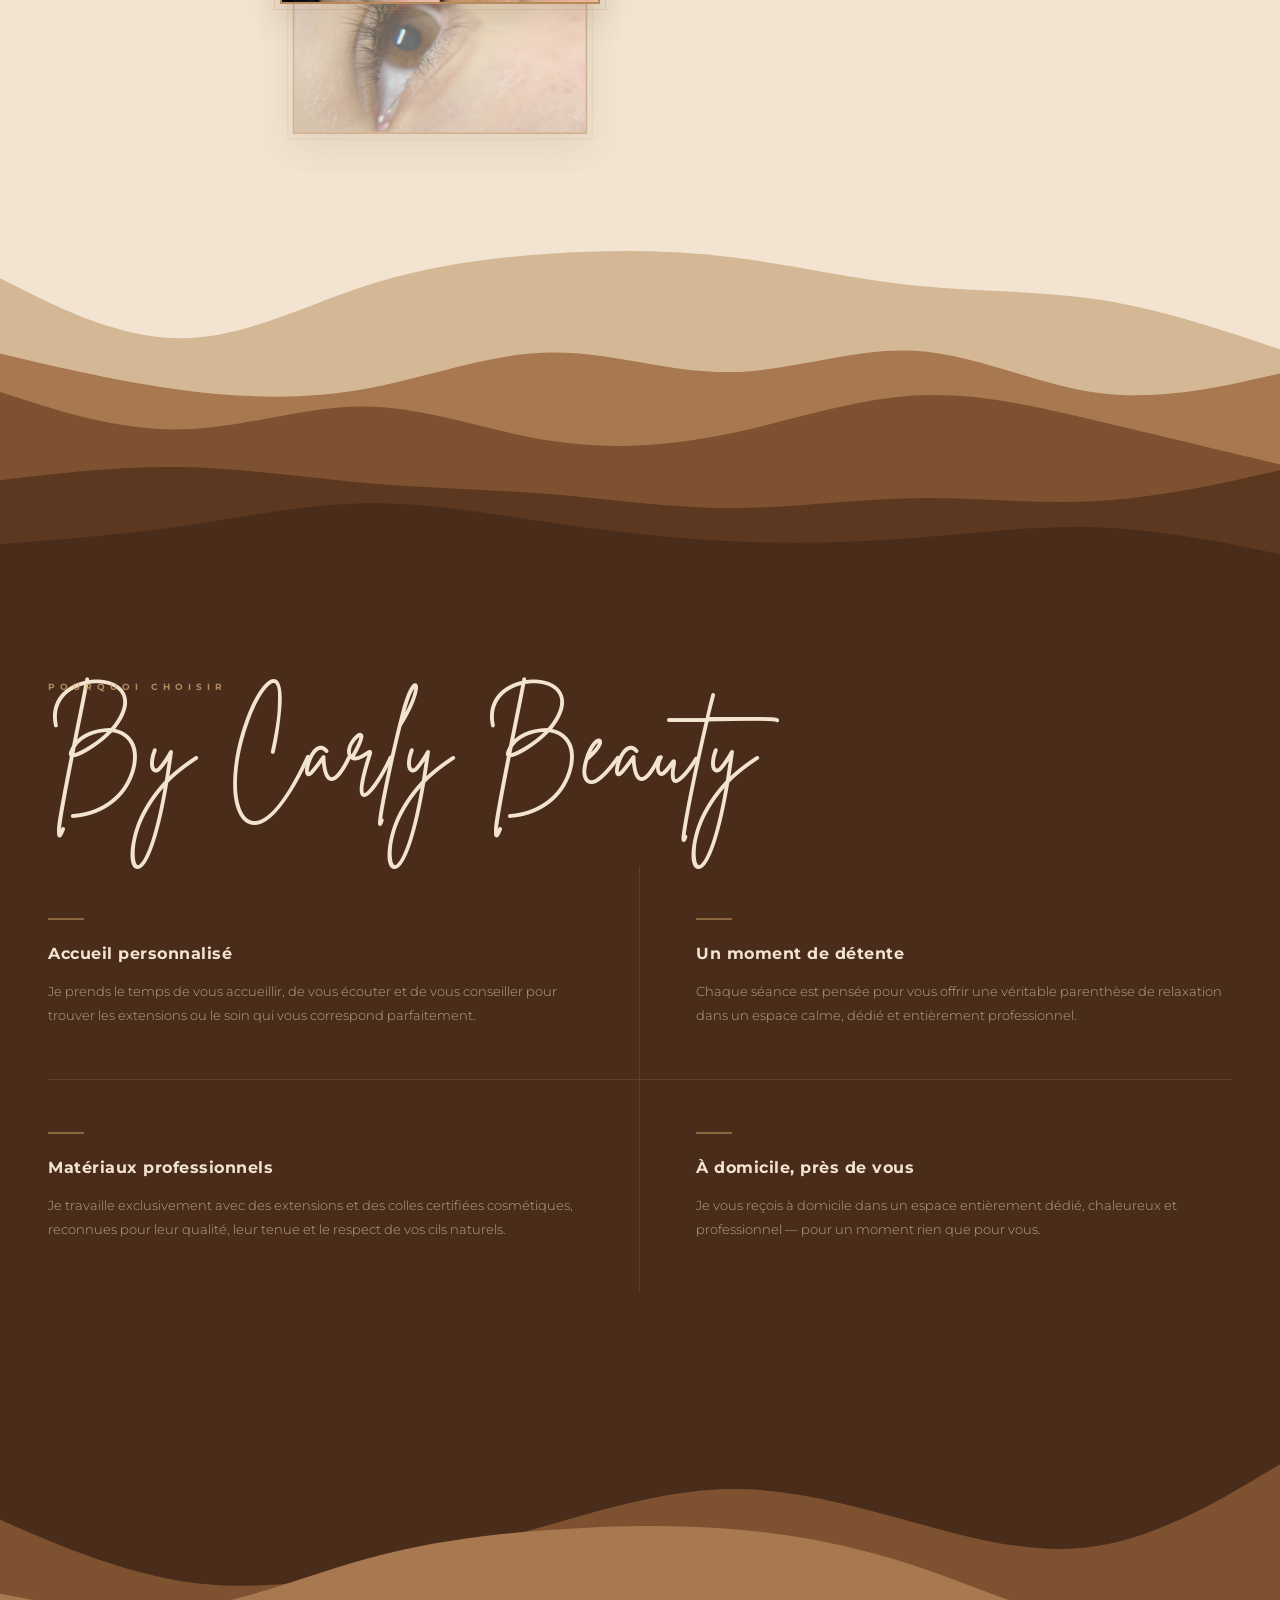
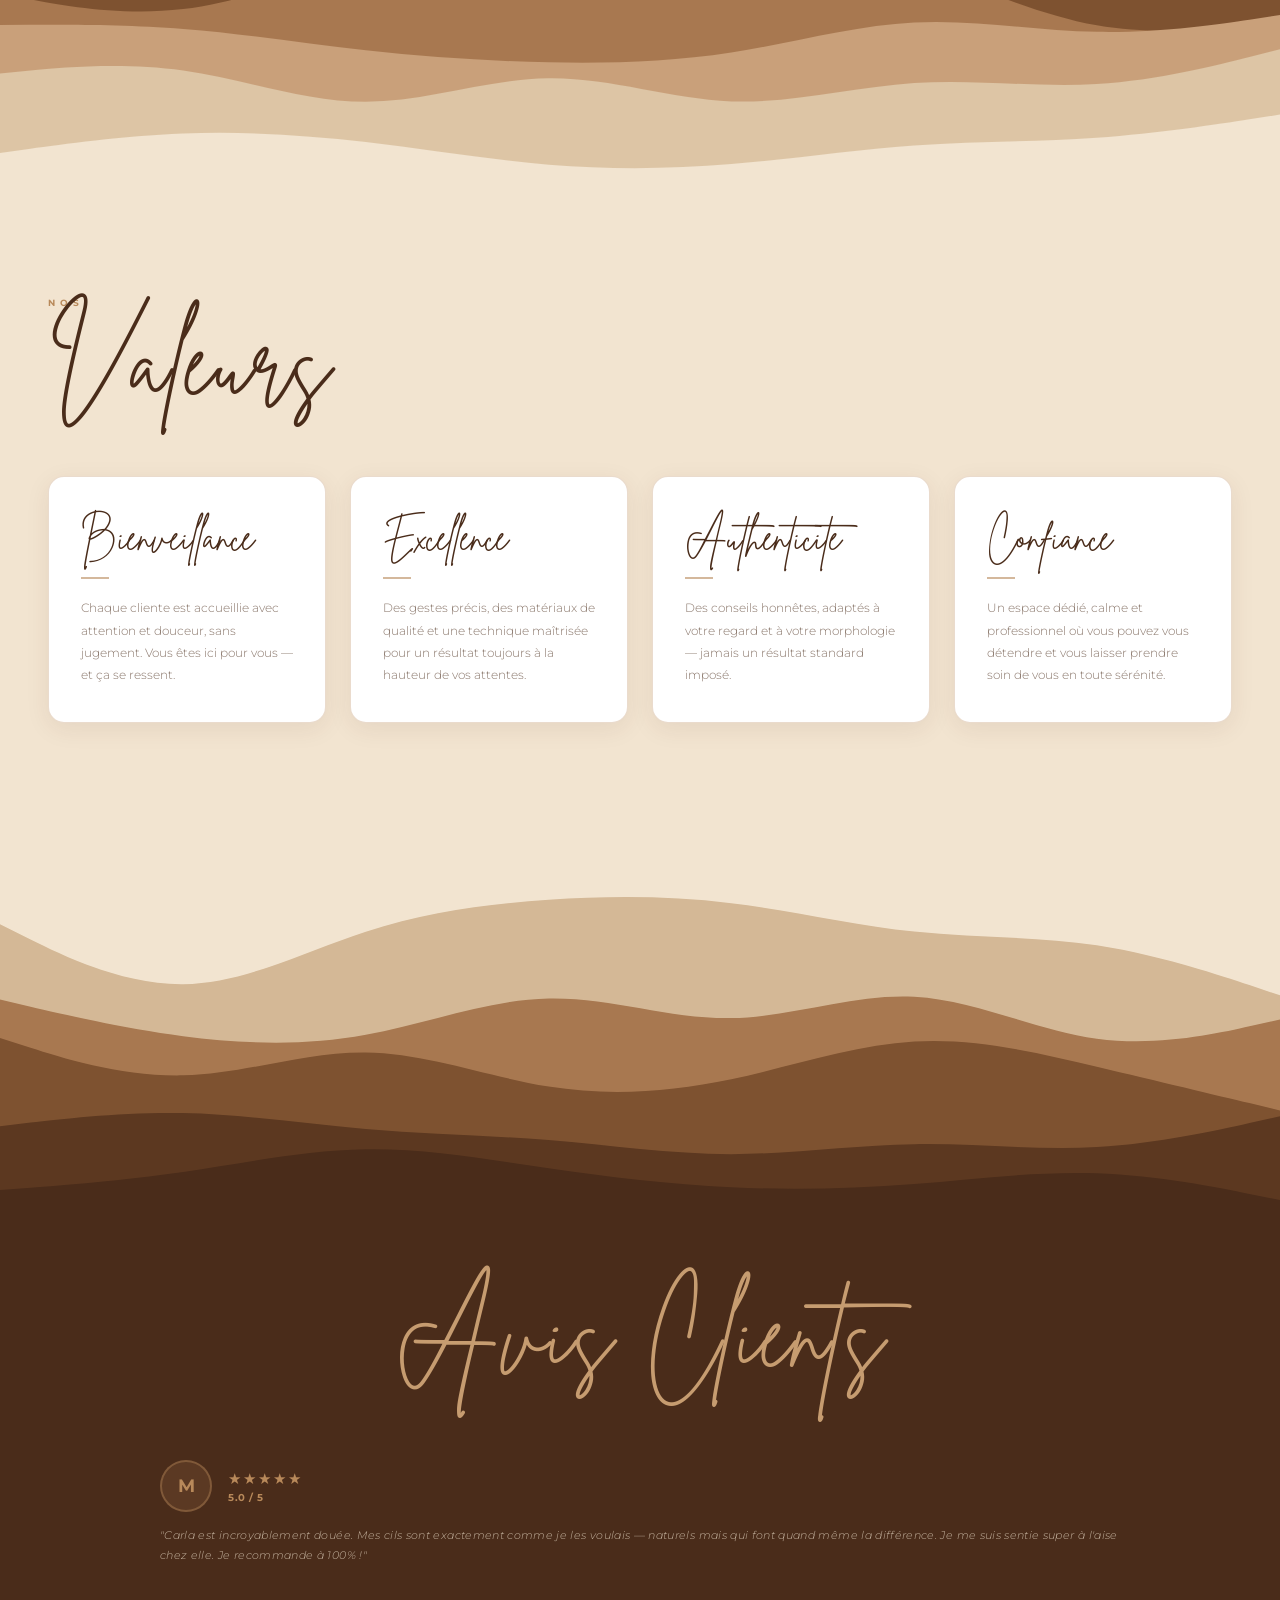
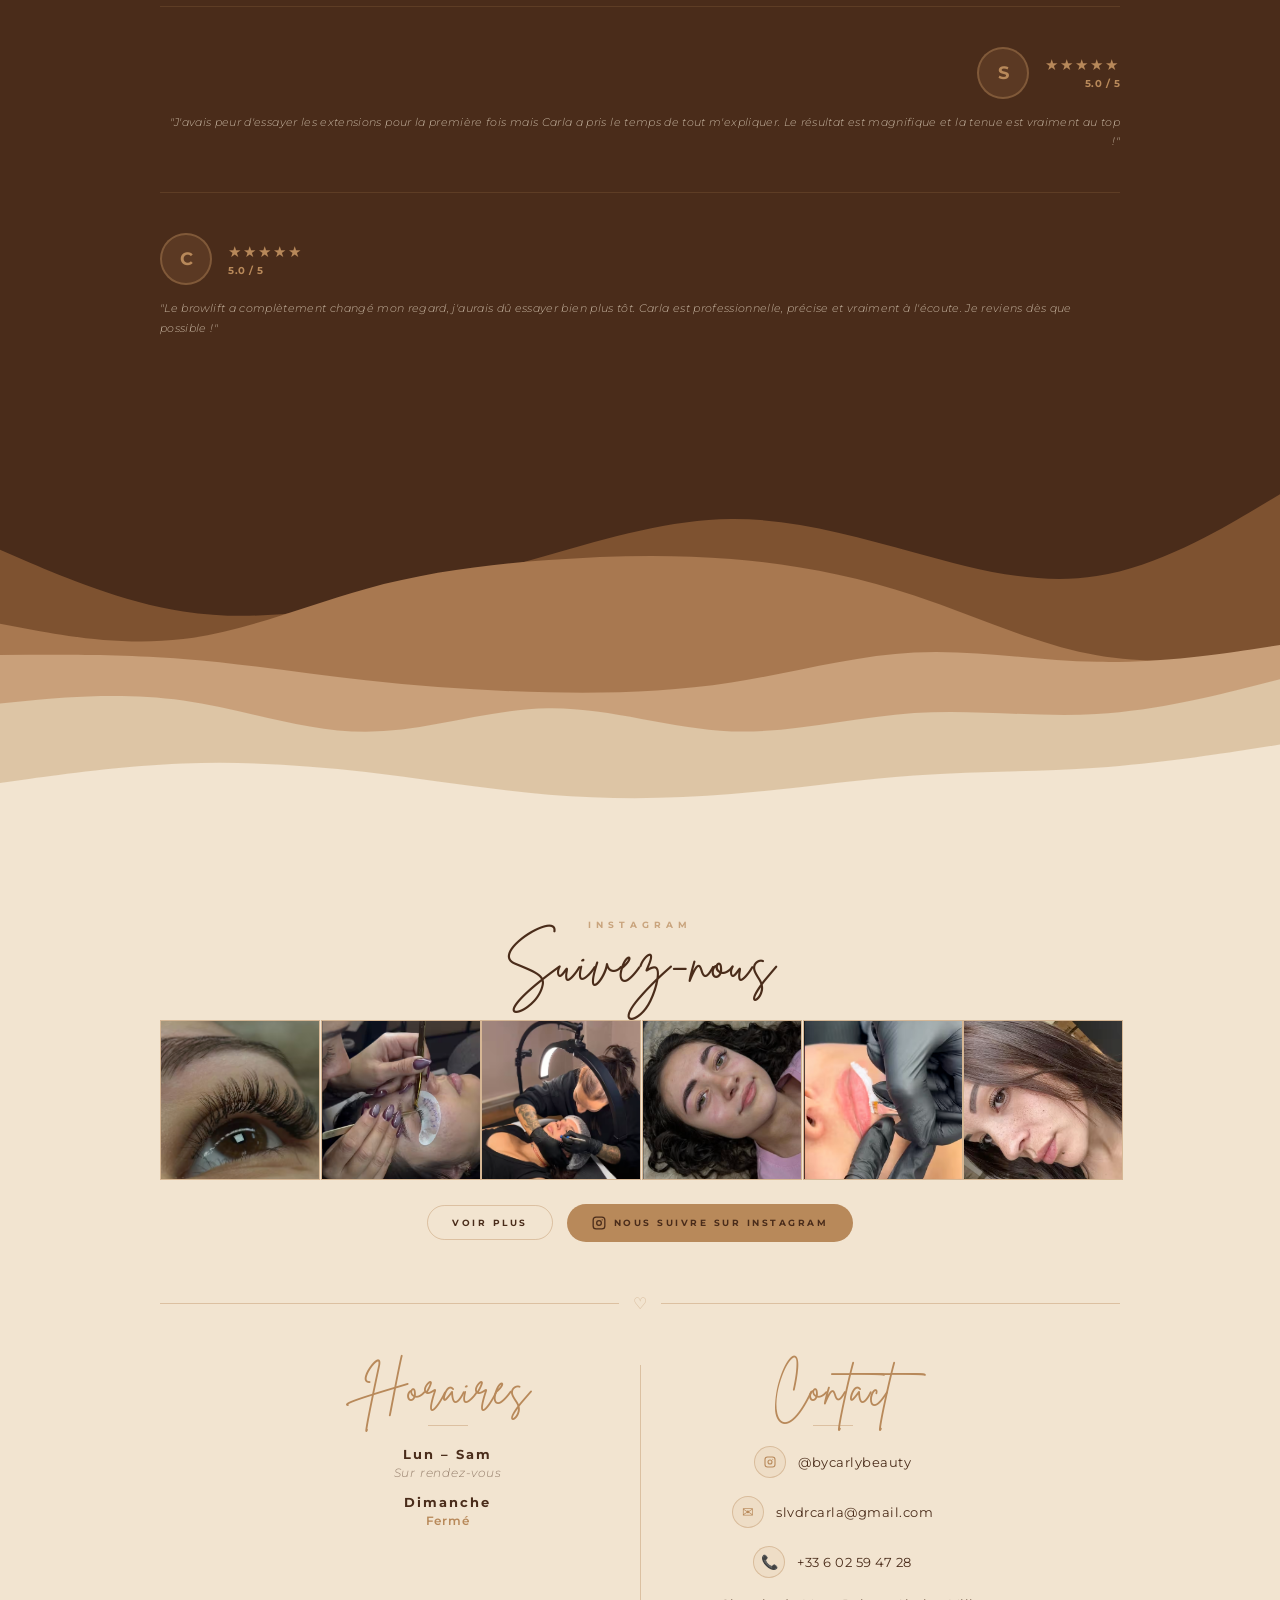
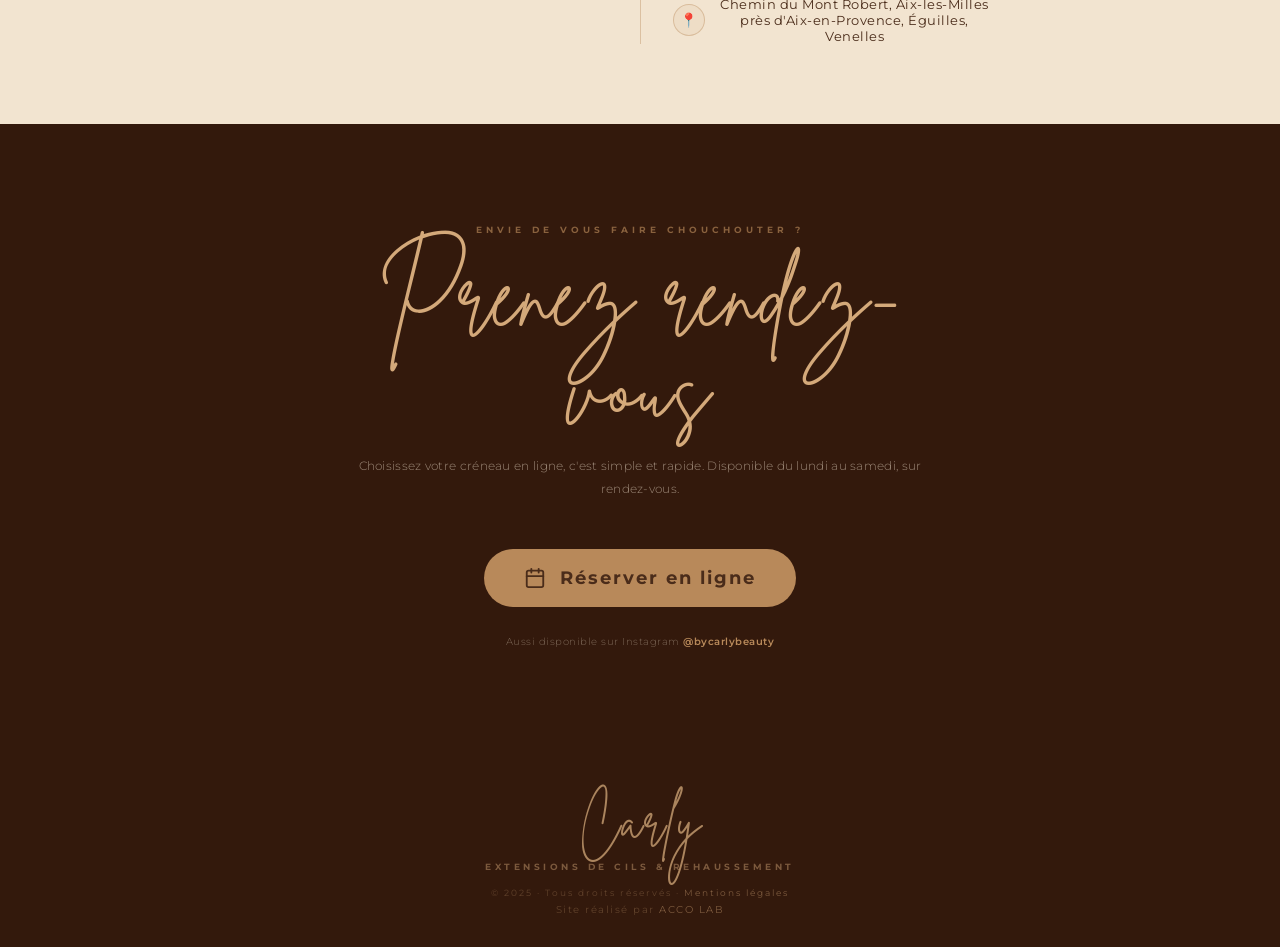
==== commit 5648b80c: "Add mentions légales page and fix footer link colors Co-Authored-By: Claude Sonnet 4.6 <noreply@anth" ====
--- a/index.html
+++ b/index.html
@@ -640,7 +640,7 @@
   <footer class="footer">
     <p class="footer__brand">Carly</p>
     <p class="footer__tagline">Extensions de Cils &amp; Rehaussement</p>
-    <p class="footer__copy">&#169; 2025 &middot; Tous droits réservés</p>
+    <p class="footer__copy">&#169; 2025 &middot; Tous droits réservés &middot; <a href="mentions-legales.html">Mentions légales</a></p>
     <p class="footer__credit">Site réalisé par <a href="https://acco-lab.fr/" target="_blank" rel="noopener">ACCO LAB</a></p>
   </footer>
 
--- a/style.css
+++ b/style.css
@@ -1669,21 +1669,30 @@
   color: rgba(212, 169, 122, 0.28);
 }
 
+.footer__copy a {
+  color: rgba(212, 169, 122, 0.45) !important;
+  text-decoration: none !important;
+}
+
+.footer__copy a:hover {
+  color: rgba(212, 169, 122, 0.75) !important;
+}
+
 .footer__credit {
   margin-top: 6px;
-  font-size: 8px;
+  font-size: 9.5px;
   letter-spacing: 1.5px;
-  color: rgba(212, 169, 122, 0.20);
+  color: rgba(212, 169, 122, 0.28);
 }
 
 .footer__credit a {
-  color: rgba(212, 169, 122, 0.35);
-  text-decoration: none;
+  color: rgba(212, 169, 122, 0.45) !important;
+  text-decoration: none !important;
   transition: color 0.2s;
 }
 
 .footer__credit a:hover {
-  color: rgba(212, 169, 122, 0.65);
+  color: rgba(212, 169, 122, 0.75) !important;
 }
 
 /* ══════════════════════════════════════════════
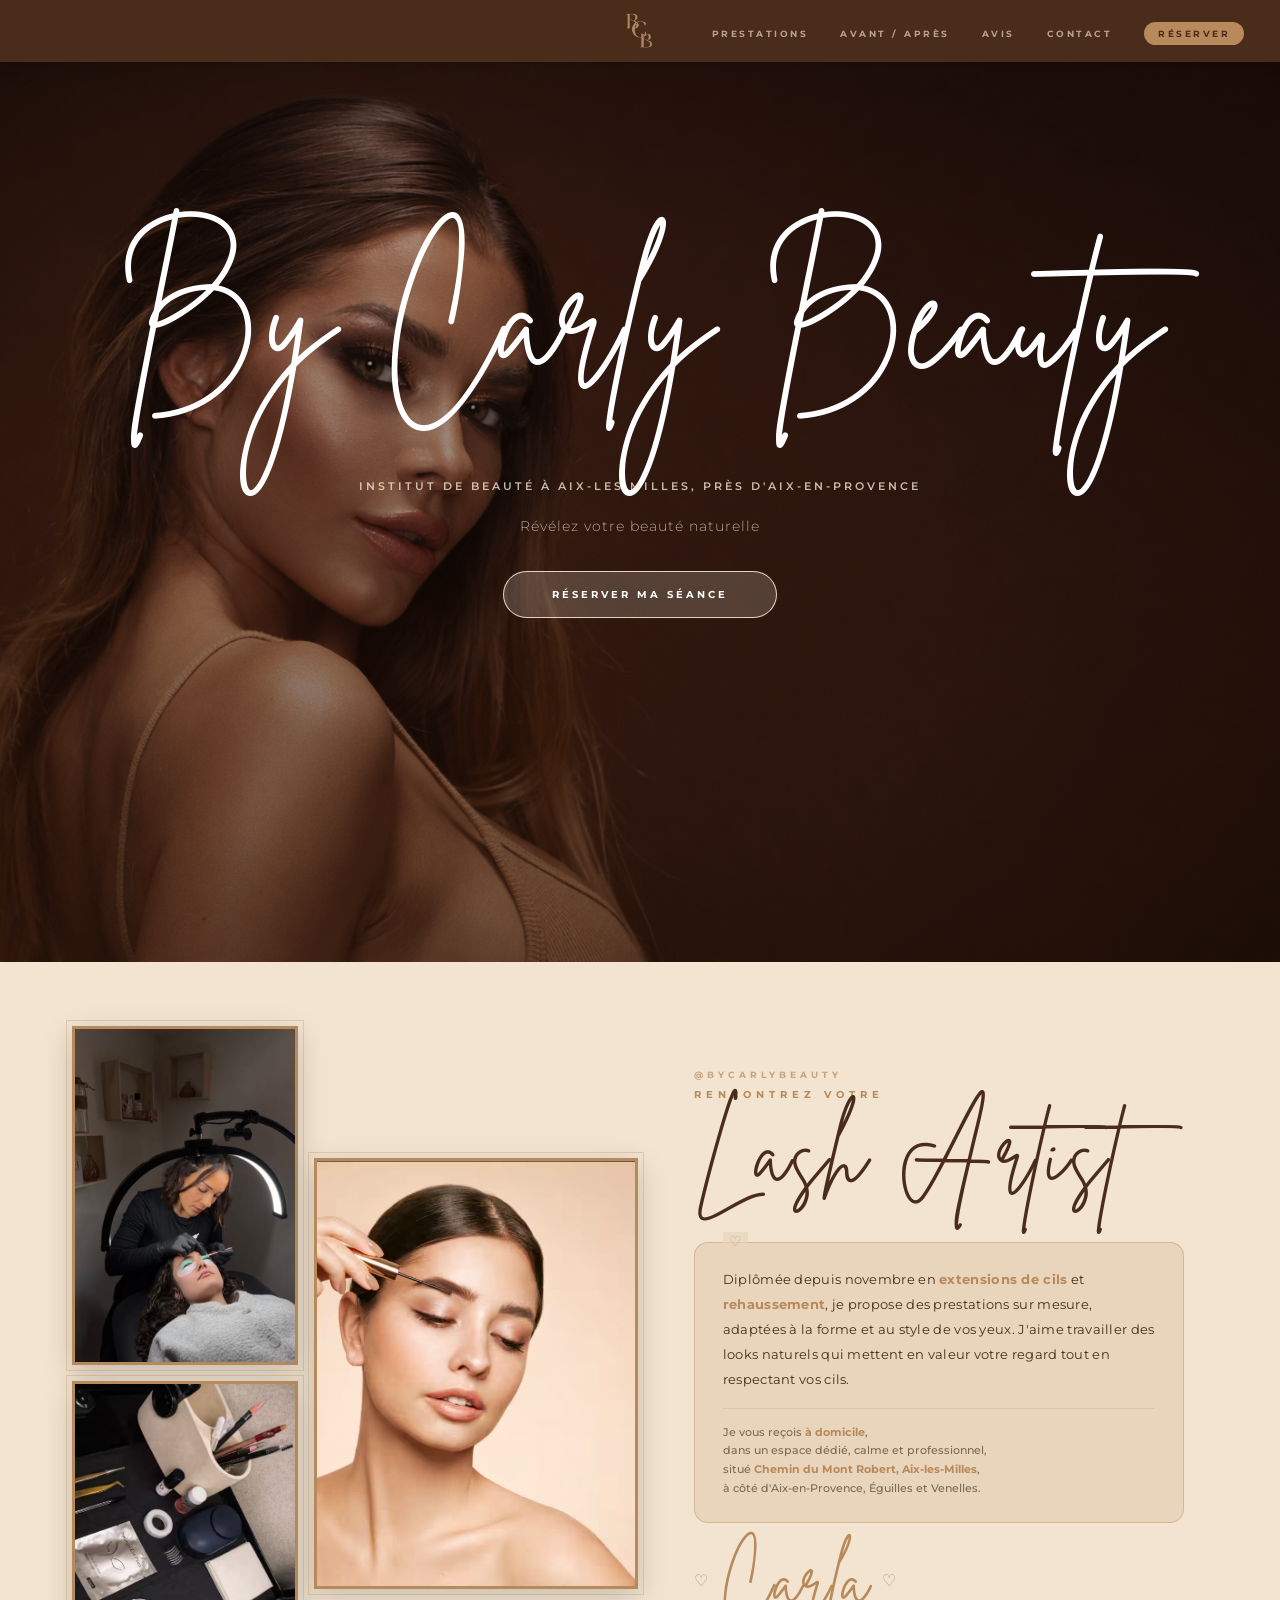
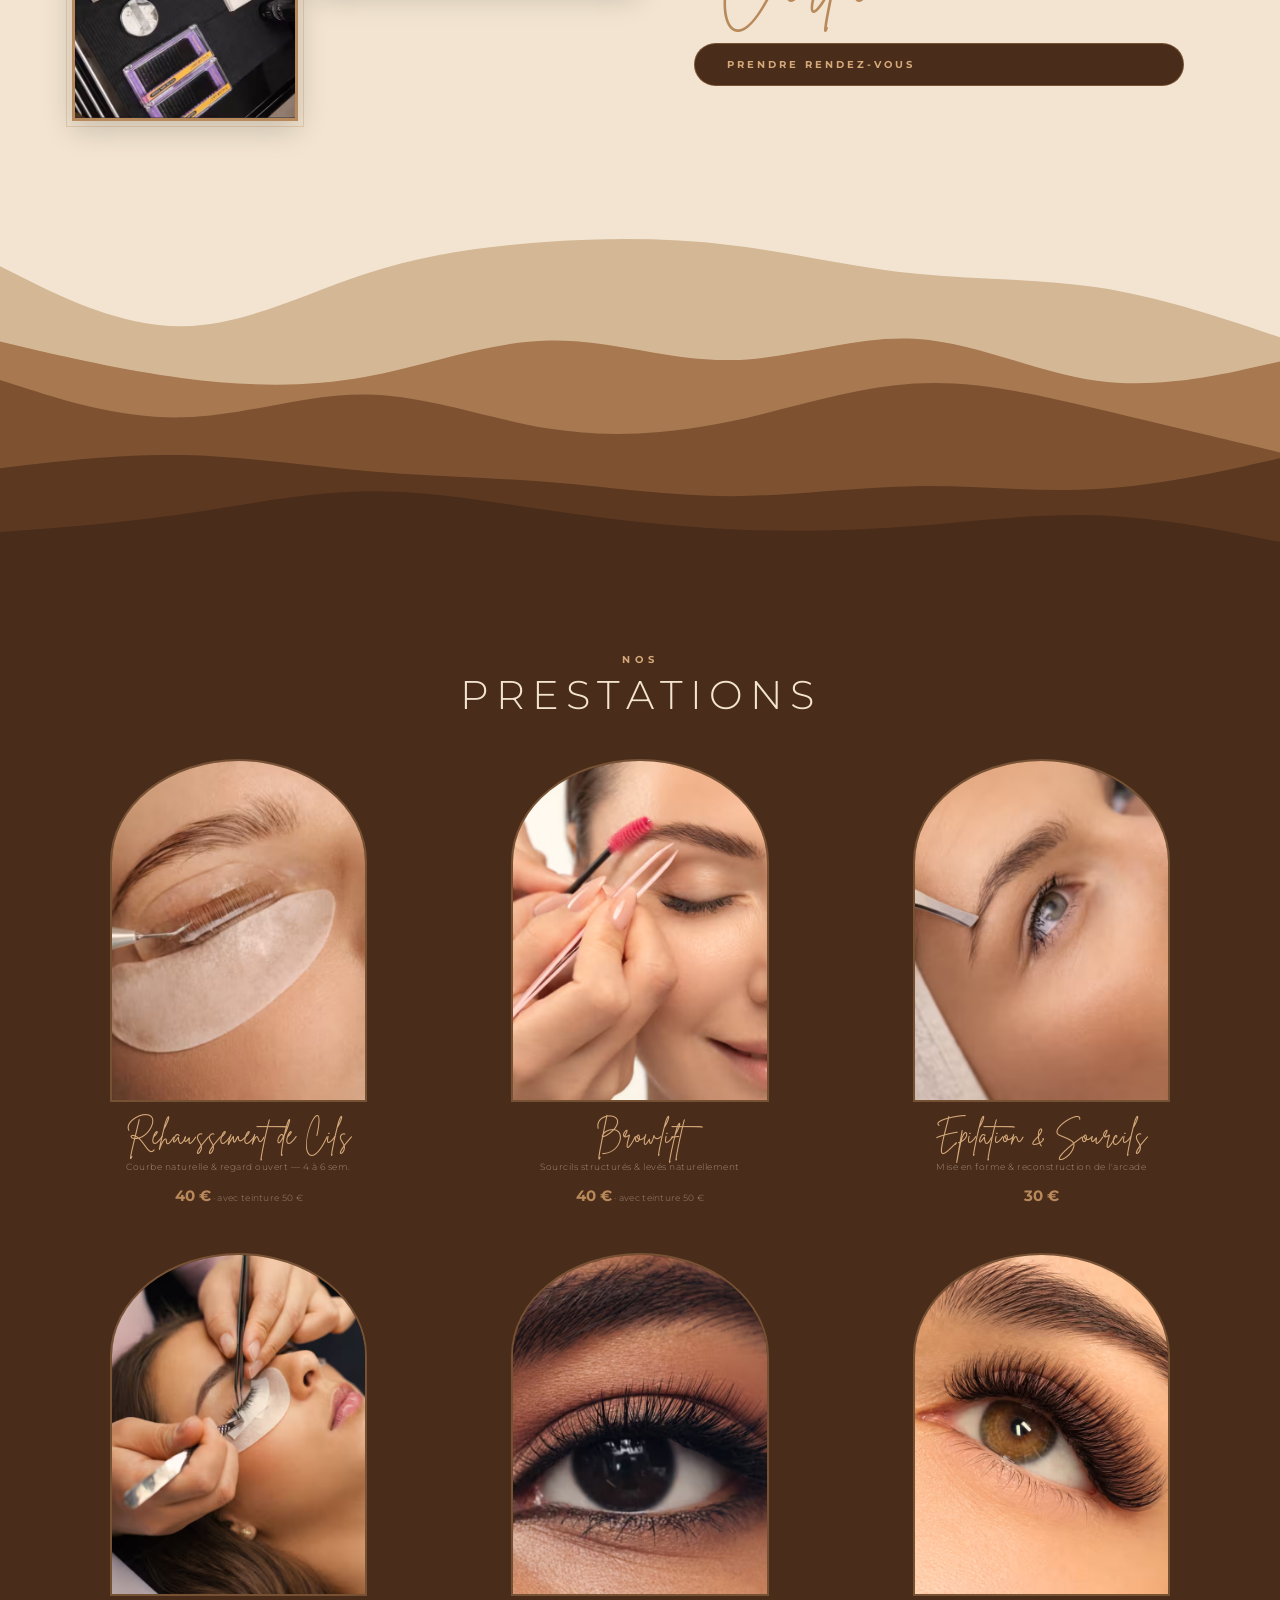
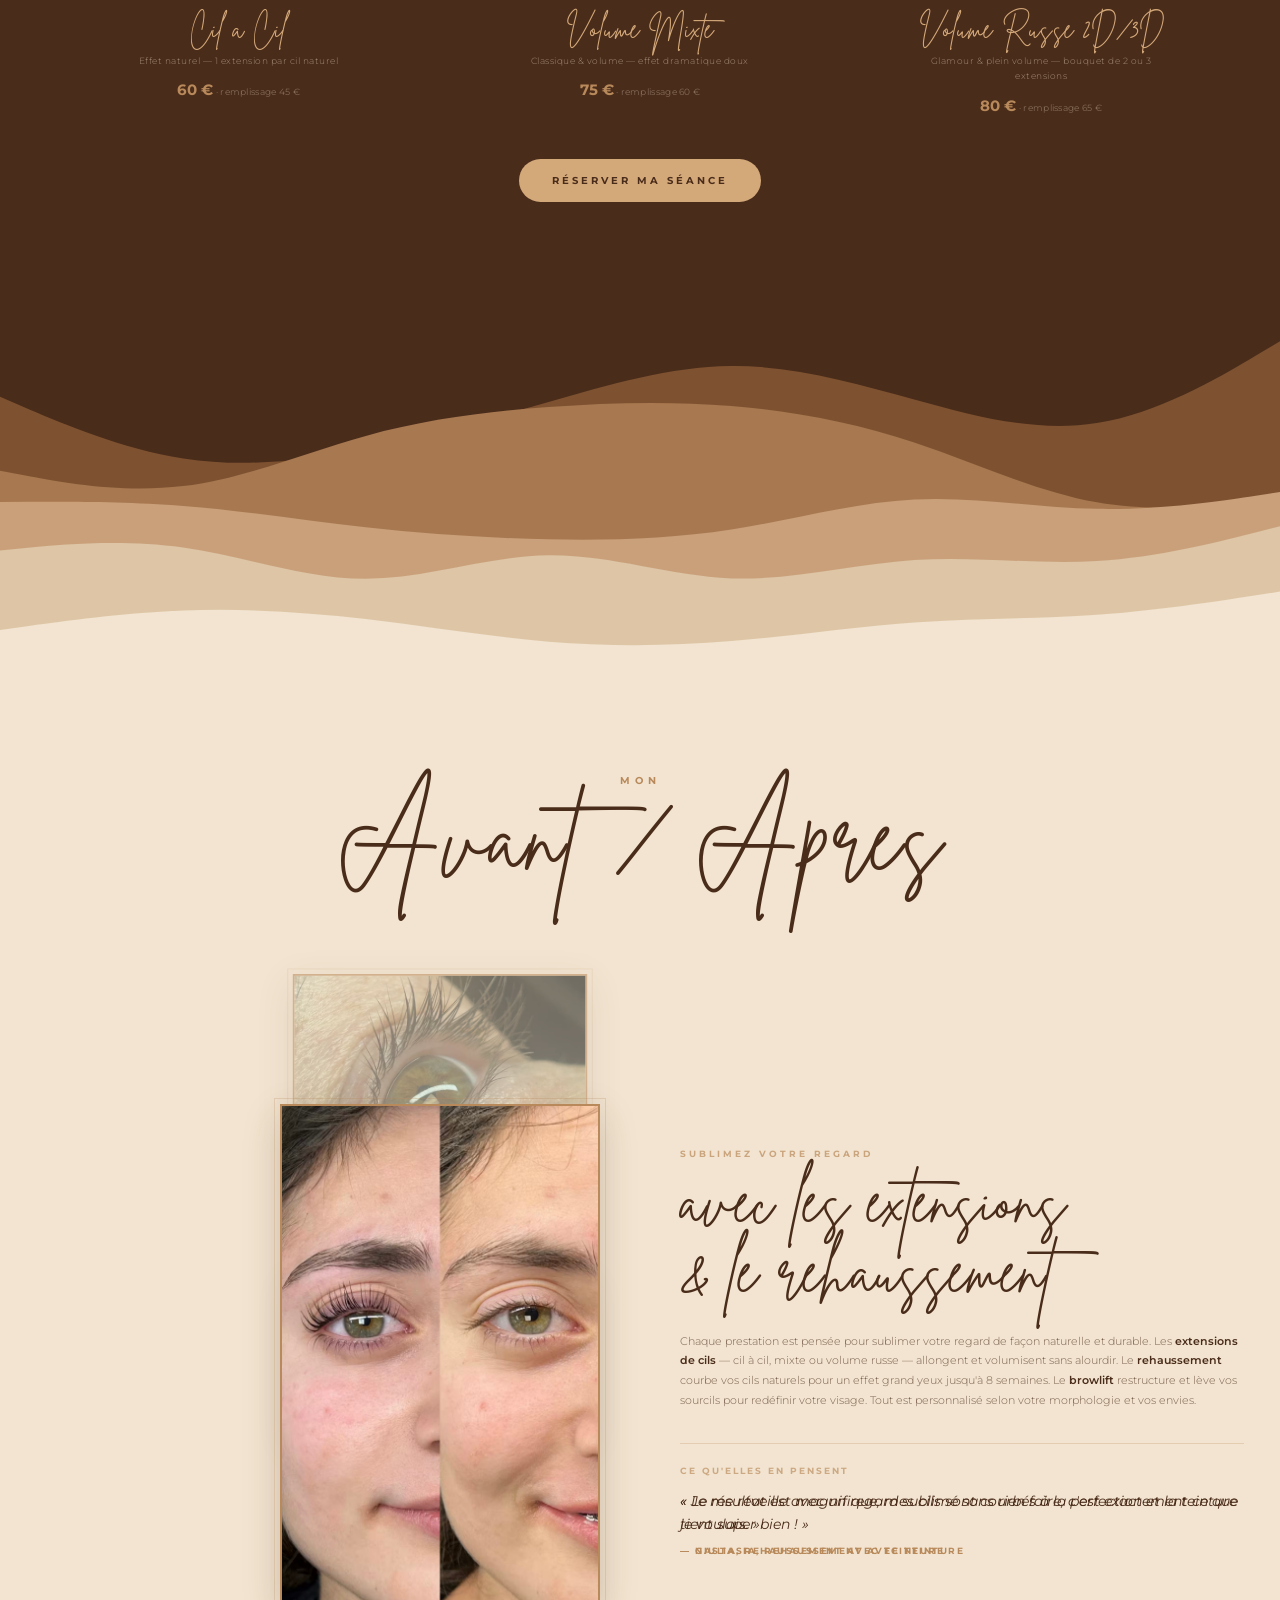
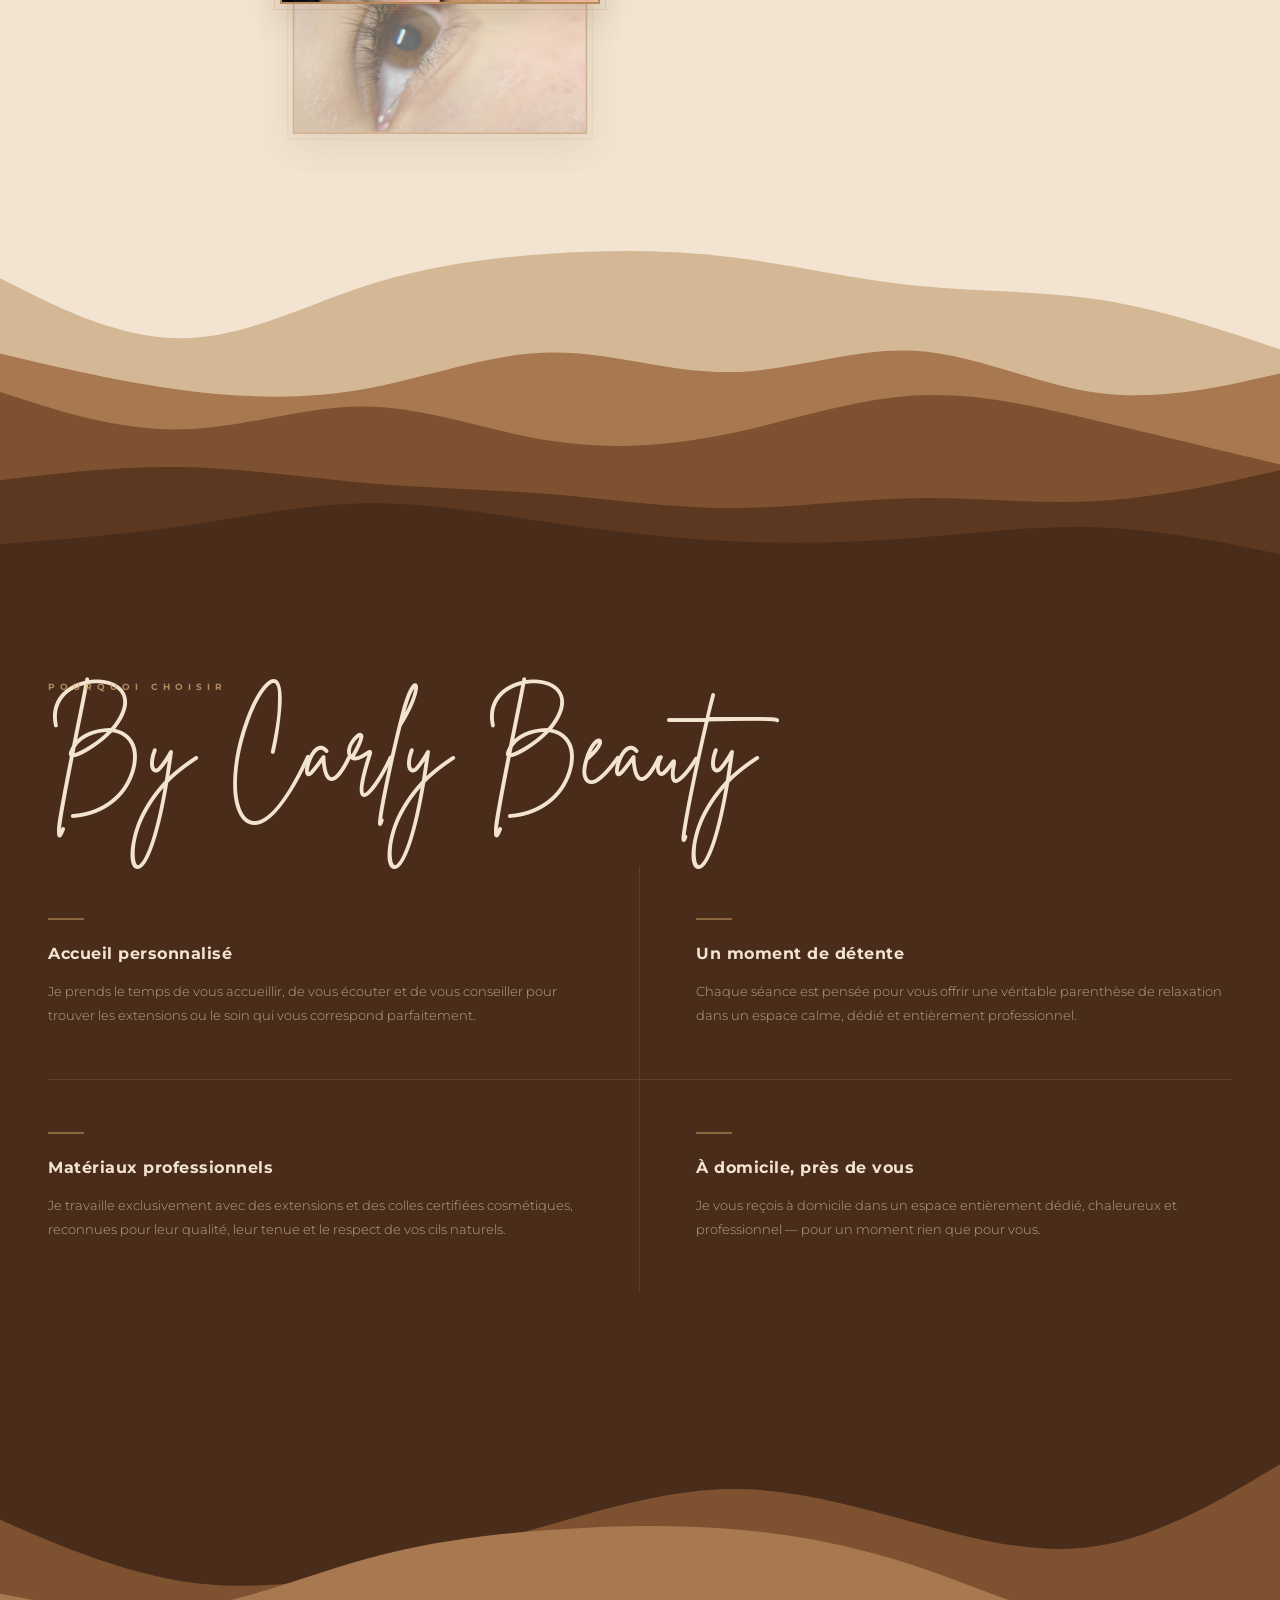
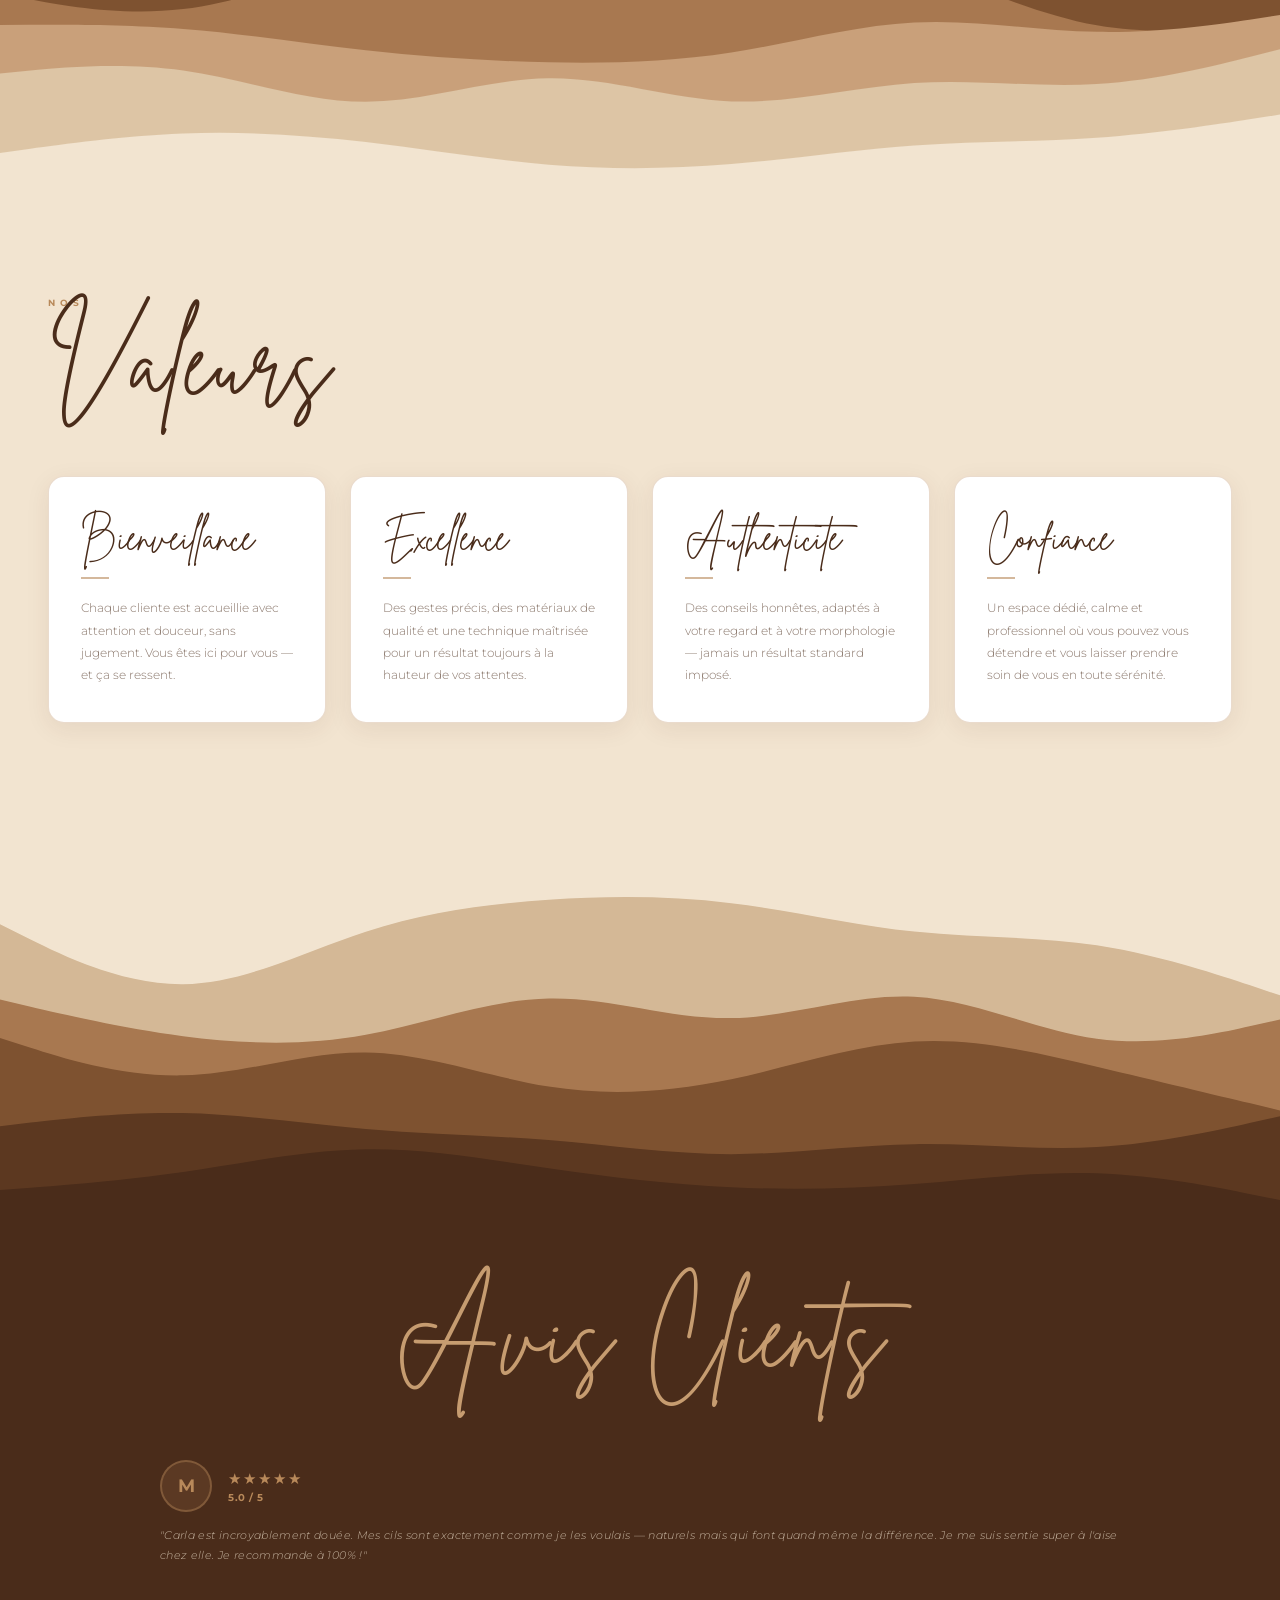
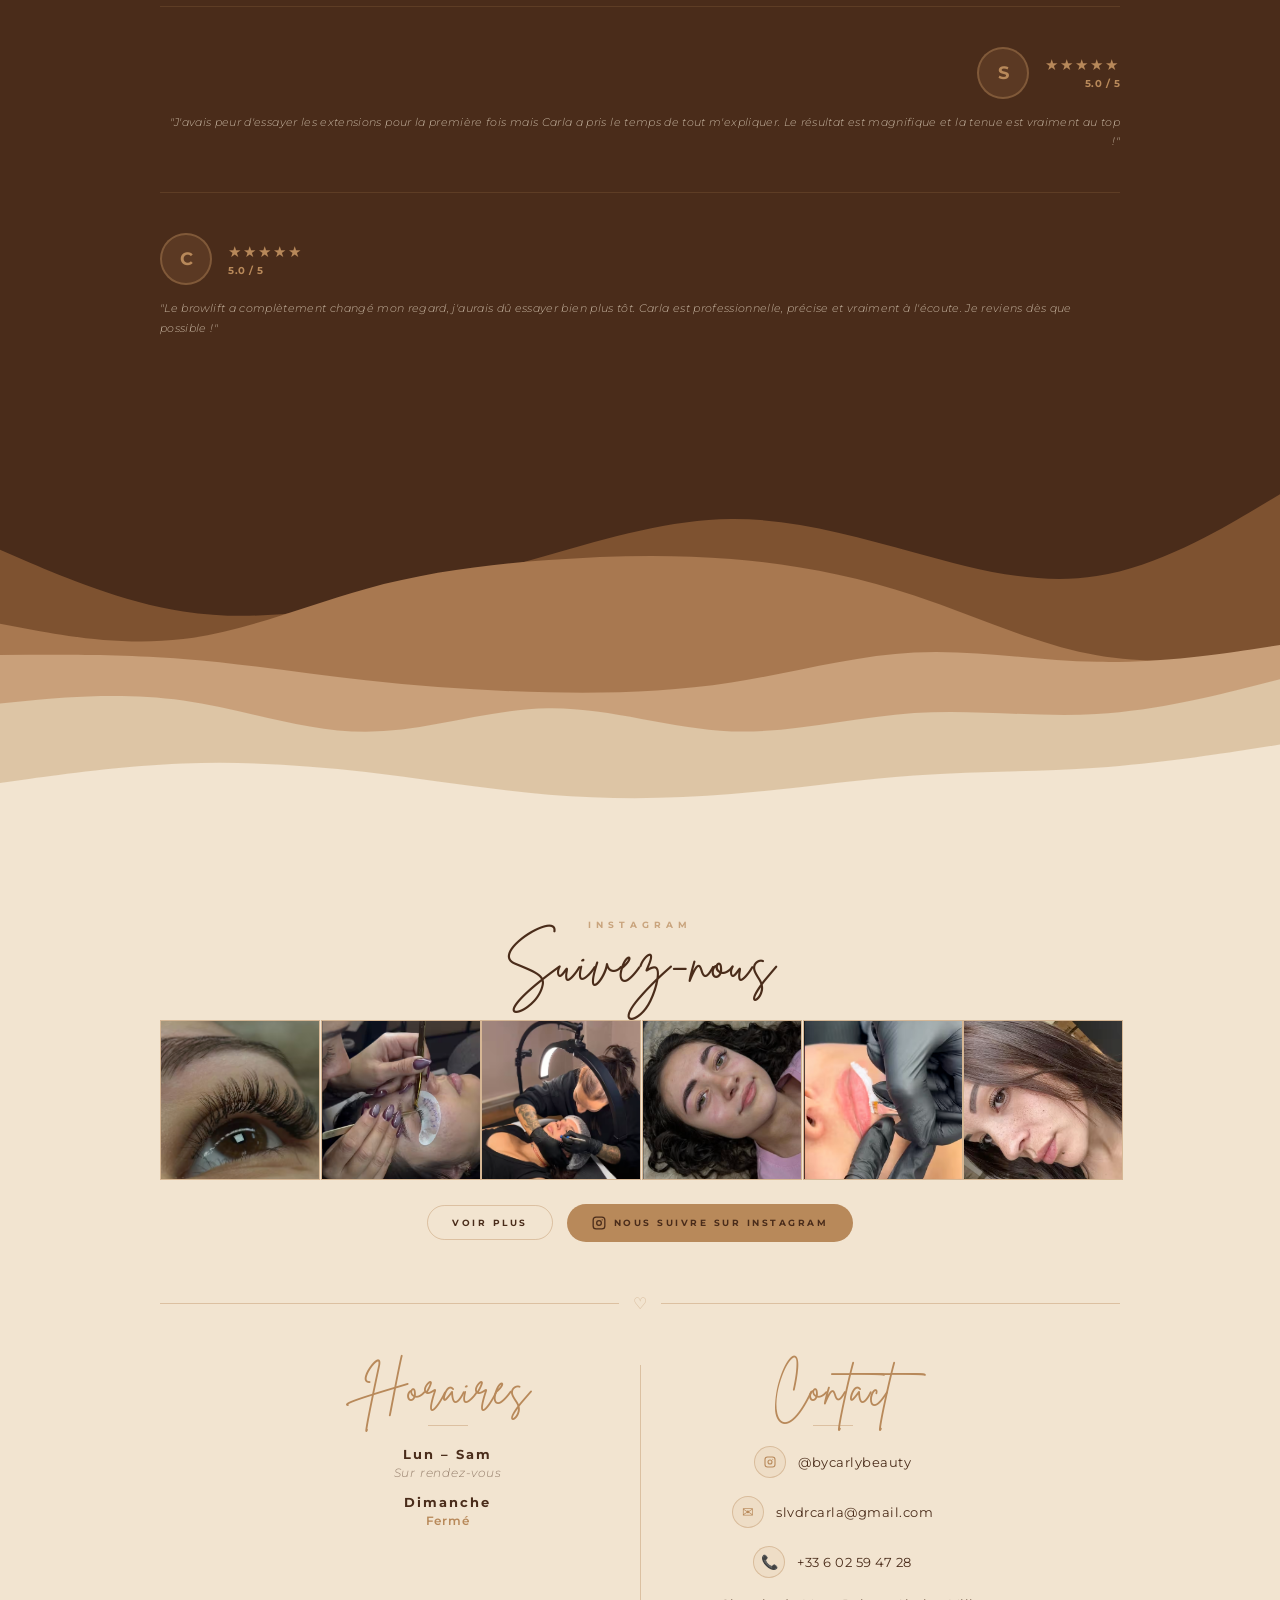
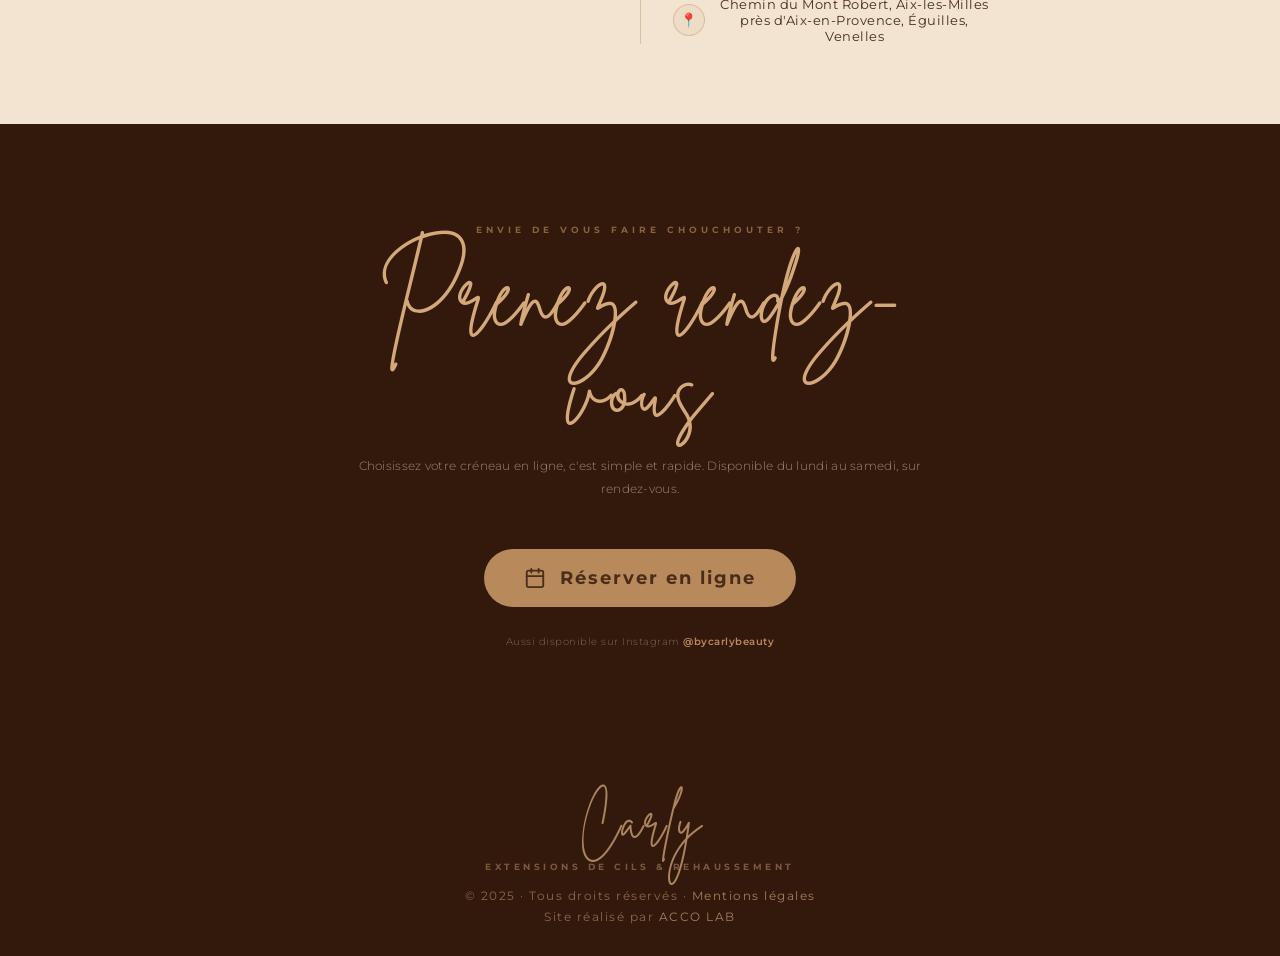
==== commit 2f7256bb: "SEO: add sitemap.xml, robots.txt, canonical, OG tags, JSON-LD LocalBusiness Co-Authored-By: Claude S" ====
--- a/index.html
+++ b/index.html
@@ -6,9 +6,72 @@
   <title>Carly Beauty – Extensions de Cils &amp; Rehaussement | Aix-les-Milles, Aix-en-Provence</title>
   <meta name="description" content="Institut de beauté By Carly Beauty à Aix-les-Milles (Chemin du Mont Robert), à côté d'Aix-en-Provence, Éguilles et Venelles. Extensions de cils, rehaussement, browlift — sur rendez-vous. Tél : +33 6 02 59 47 28." />
   <meta name="keywords" content="extensions cils Aix-en-Provence, rehaussement cils Aix-les-Milles, browlift Éguilles, Venelles, lash artist, Carly Beauty" />
+  <link rel="canonical" href="https://bycarlybeauty.fr/" />
+  <meta property="og:type" content="website" />
+  <meta property="og:url" content="https://bycarlybeauty.fr/" />
   <meta property="og:title" content="By Carly Beauty – Extensions de Cils à Aix-les-Milles" />
   <meta property="og:description" content="Institut de beauté à Aix-les-Milles, à côté d'Aix-en-Provence, Éguilles et Venelles. Extensions, rehaussement, browlift sur mesure." />
-  <meta property="og:type" content="website" />
+  <meta property="og:image" content="https://bycarlybeauty.fr/photo/image/Haut1.png" />
+  <meta property="og:image:width" content="1200" />
+  <meta property="og:image:height" content="900" />
+  <meta property="og:locale" content="fr_FR" />
+  <meta property="og:site_name" content="By Carly Beauty" />
+  <meta name="twitter:card" content="summary_large_image" />
+  <meta name="twitter:title" content="By Carly Beauty – Extensions de Cils à Aix-les-Milles" />
+  <meta name="twitter:description" content="Institut de beauté à Aix-les-Milles. Extensions de cils, rehaussement et browlift sur mesure." />
+  <meta name="twitter:image" content="https://bycarlybeauty.fr/photo/image/Haut1.png" />
+  <script type="application/ld+json">
+  {
+    "@context": "https://schema.org",
+    "@type": "BeautySalon",
+    "name": "By Carly Beauty",
+    "alternateName": "Bycarlybeauty",
+    "description": "Institut de beauté à Aix-les-Milles spécialisé en extensions de cils (cil à cil, volume mixte, volume russe), rehaussement de cils et browlift. Sur rendez-vous.",
+    "url": "https://bycarlybeauty.fr",
+    "telephone": "+33602594728",
+    "email": "slvdrcarla@gmail.com",
+    "image": "https://bycarlybeauty.fr/photo/image/Haut1.png",
+    "logo": "https://bycarlybeauty.fr/photo/image/vraislogo.png",
+    "priceRange": "€€",
+    "currenciesAccepted": "EUR",
+    "address": {
+      "@type": "PostalAddress",
+      "streetAddress": "245 Chemin du Mont Robert",
+      "addressLocality": "Aix-en-Provence",
+      "addressRegion": "Provence-Alpes-Côte d'Azur",
+      "postalCode": "13290",
+      "addressCountry": "FR"
+    },
+    "geo": {
+      "@type": "GeoCoordinates",
+      "latitude": 43.5042,
+      "longitude": 5.3536
+    },
+    "openingHoursSpecification": [
+      {
+        "@type": "OpeningHoursSpecification",
+        "dayOfWeek": ["Monday","Tuesday","Wednesday","Thursday","Friday","Saturday"],
+        "opens": "09:00",
+        "closes": "19:00"
+      }
+    ],
+    "sameAs": [
+      "https://www.instagram.com/bycarlybeauty/"
+    ],
+    "hasOfferCatalog": {
+      "@type": "OfferCatalog",
+      "name": "Prestations beauté",
+      "itemListElement": [
+        { "@type": "Offer", "itemOffered": { "@type": "Service", "name": "Rehaussement de cils", "description": "Courbe naturelle et regard ouvert — 4 à 6 semaines" }, "price": "40", "priceCurrency": "EUR" },
+        { "@type": "Offer", "itemOffered": { "@type": "Service", "name": "Browlift", "description": "Sourcils structurés et levés naturellement" }, "price": "40", "priceCurrency": "EUR" },
+        { "@type": "Offer", "itemOffered": { "@type": "Service", "name": "Épilation et reconstruction des sourcils" }, "price": "30", "priceCurrency": "EUR" },
+        { "@type": "Offer", "itemOffered": { "@type": "Service", "name": "Extensions cil à cil", "description": "Effet naturel — 1 extension par cil naturel" }, "price": "60", "priceCurrency": "EUR" },
+        { "@type": "Offer", "itemOffered": { "@type": "Service", "name": "Extensions volume mixte", "description": "Classique et volume — effet dramatique doux" }, "price": "75", "priceCurrency": "EUR" },
+        { "@type": "Offer", "itemOffered": { "@type": "Service", "name": "Extensions volume russe 2D/3D", "description": "Glamour et plein volume" }, "price": "80", "priceCurrency": "EUR" }
+      ]
+    }
+  }
+  </script>
   <link rel="preconnect" href="https://fonts.googleapis.com" />
   <link rel="preconnect" href="https://fonts.gstatic.com" crossorigin />
   <link href="https://fonts.googleapis.com/css2?family=Montserrat:wght@300;400;600;700;800&display=swap" rel="stylesheet" />
--- a/style.css
+++ b/style.css
@@ -1663,36 +1663,36 @@
 }
 
 .footer__copy {
-  font-size: 8.5px;
+  font-size: 12px;
   font-weight: 400;
-  letter-spacing: 2px;
-  color: rgba(212, 169, 122, 0.28);
+  letter-spacing: 1.5px;
+  color: rgba(212, 169, 122, 0.55);
 }
 
 .footer__copy a {
-  color: rgba(212, 169, 122, 0.45) !important;
+  color: rgba(212, 169, 122, 0.7) !important;
   text-decoration: none !important;
 }
 
 .footer__copy a:hover {
-  color: rgba(212, 169, 122, 0.75) !important;
+  color: rgba(212, 169, 122, 1) !important;
 }
 
 .footer__credit {
   margin-top: 6px;
-  font-size: 9.5px;
+  font-size: 12px;
   letter-spacing: 1.5px;
-  color: rgba(212, 169, 122, 0.28);
+  color: rgba(212, 169, 122, 0.55);
 }
 
 .footer__credit a {
-  color: rgba(212, 169, 122, 0.45) !important;
+  color: rgba(212, 169, 122, 0.7) !important;
   text-decoration: none !important;
   transition: color 0.2s;
 }
 
 .footer__credit a:hover {
-  color: rgba(212, 169, 122, 0.75) !important;
+  color: rgba(212, 169, 122, 1) !important;
 }
 
 /* ══════════════════════════════════════════════
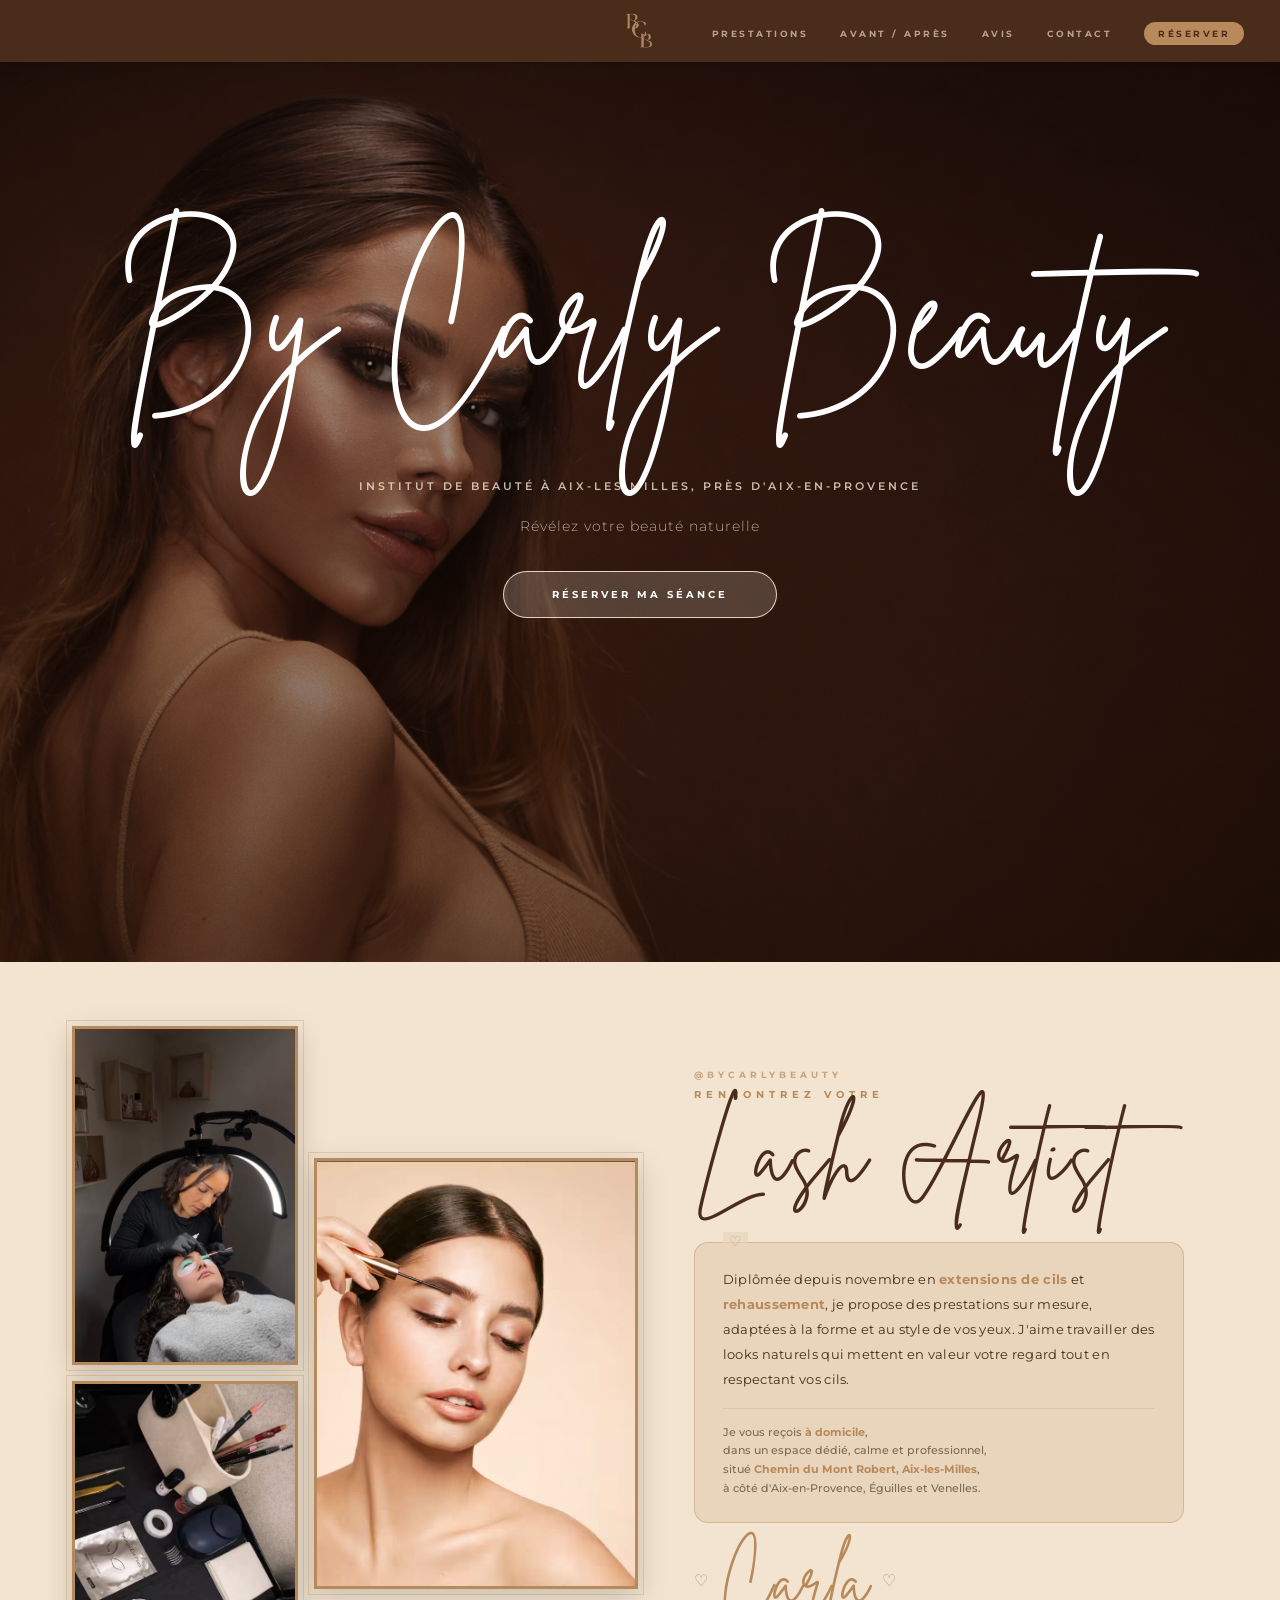
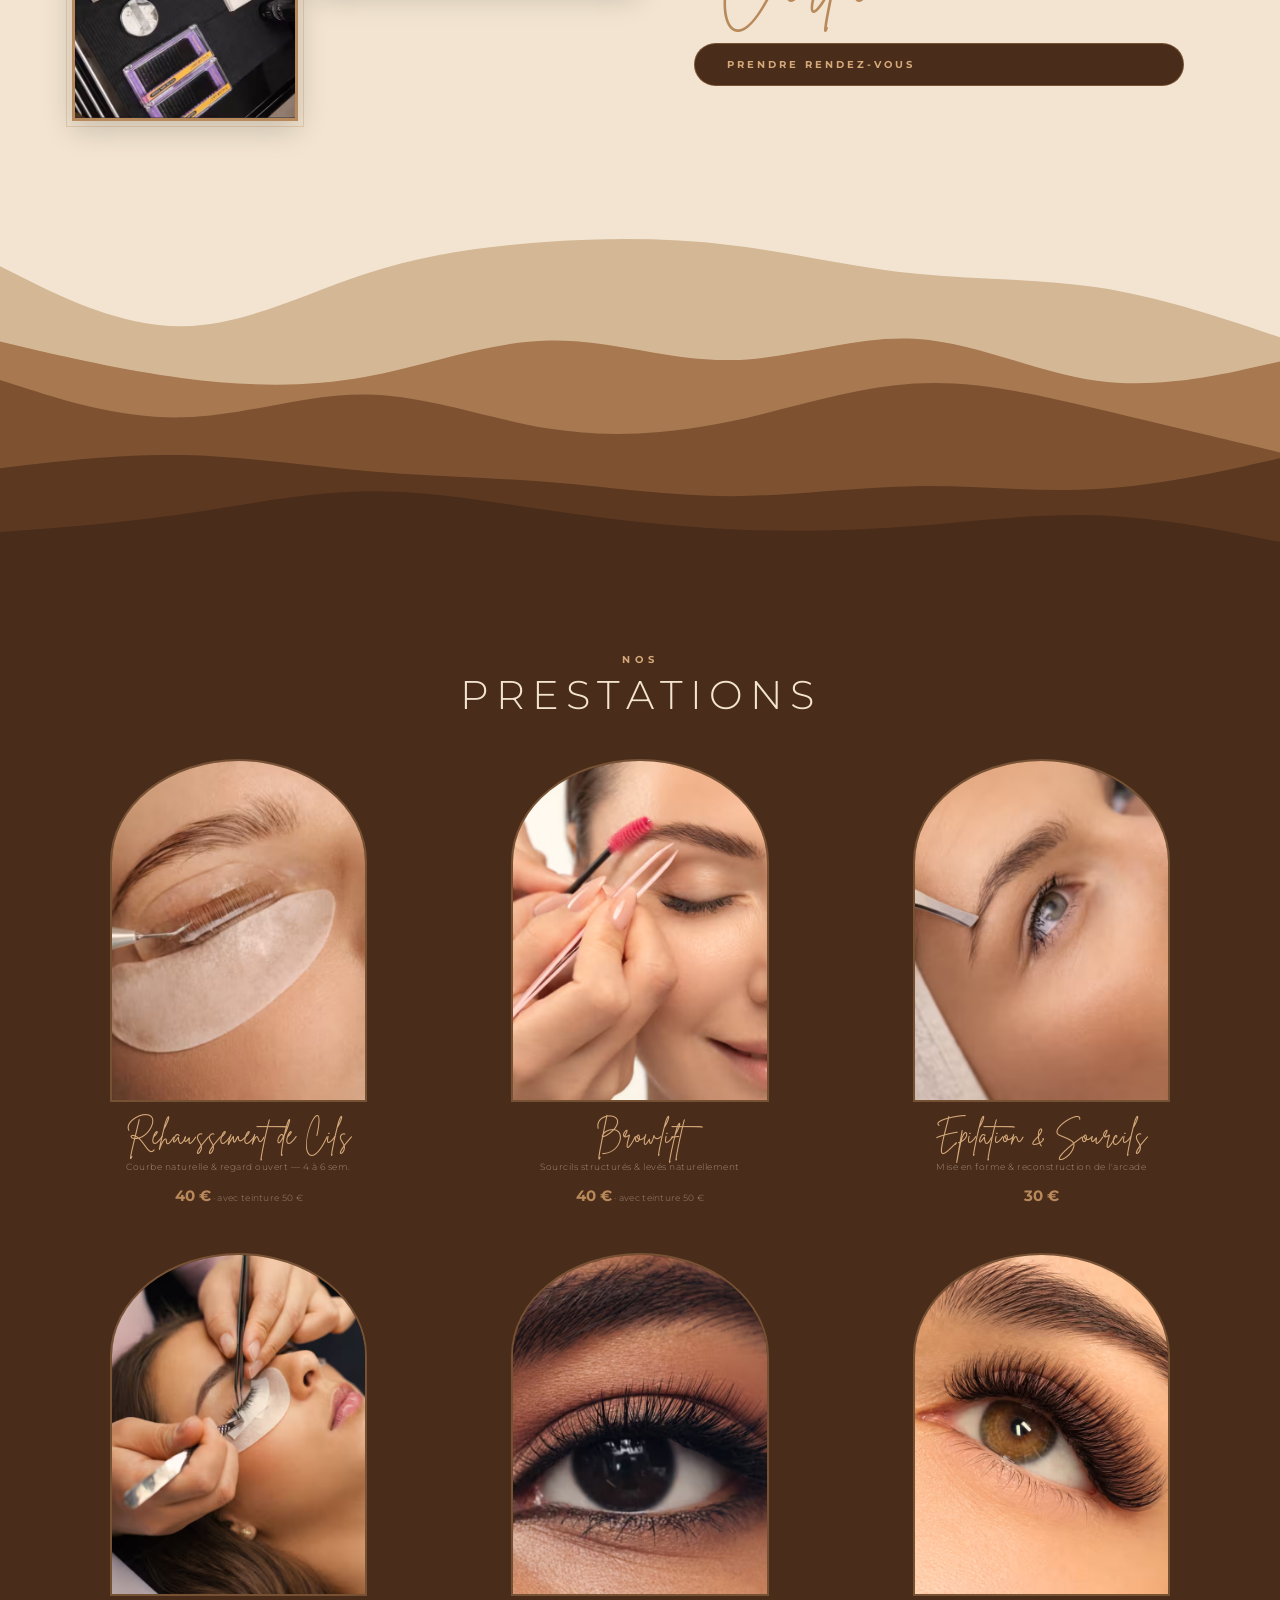
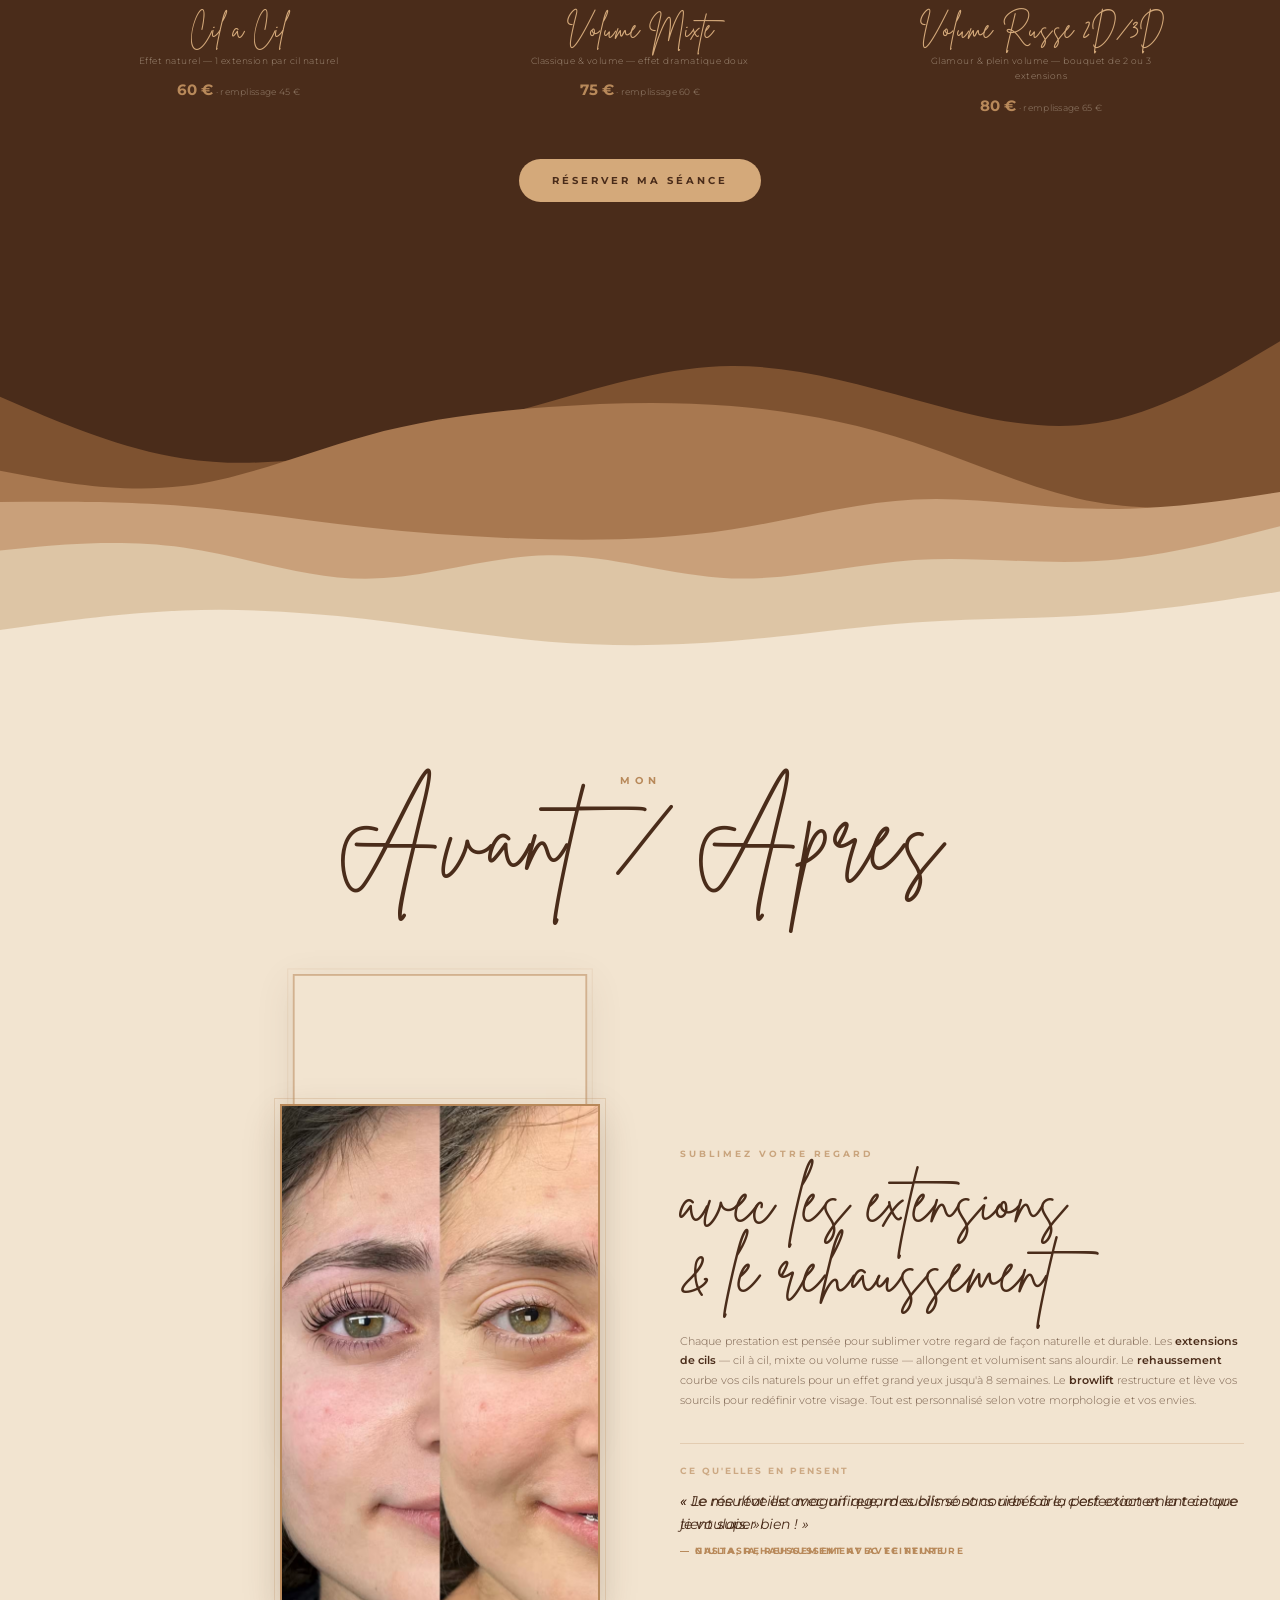
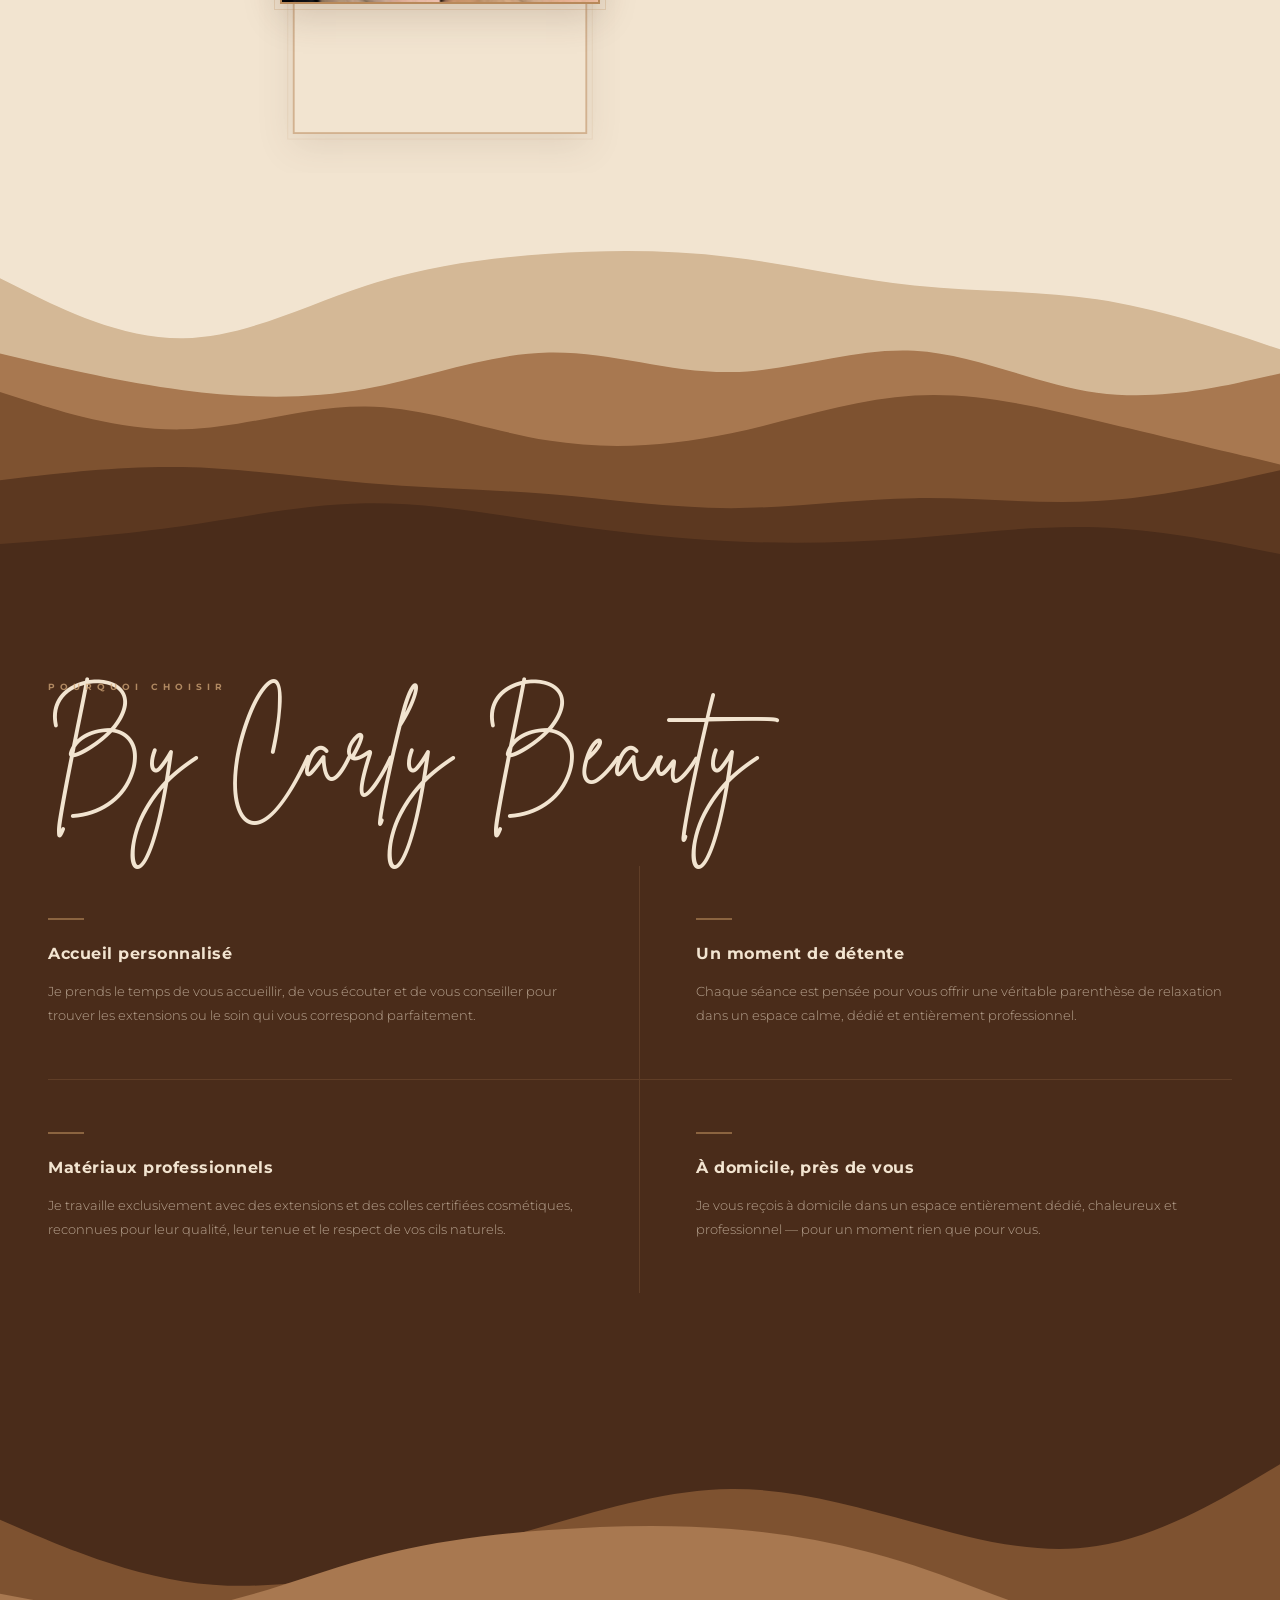
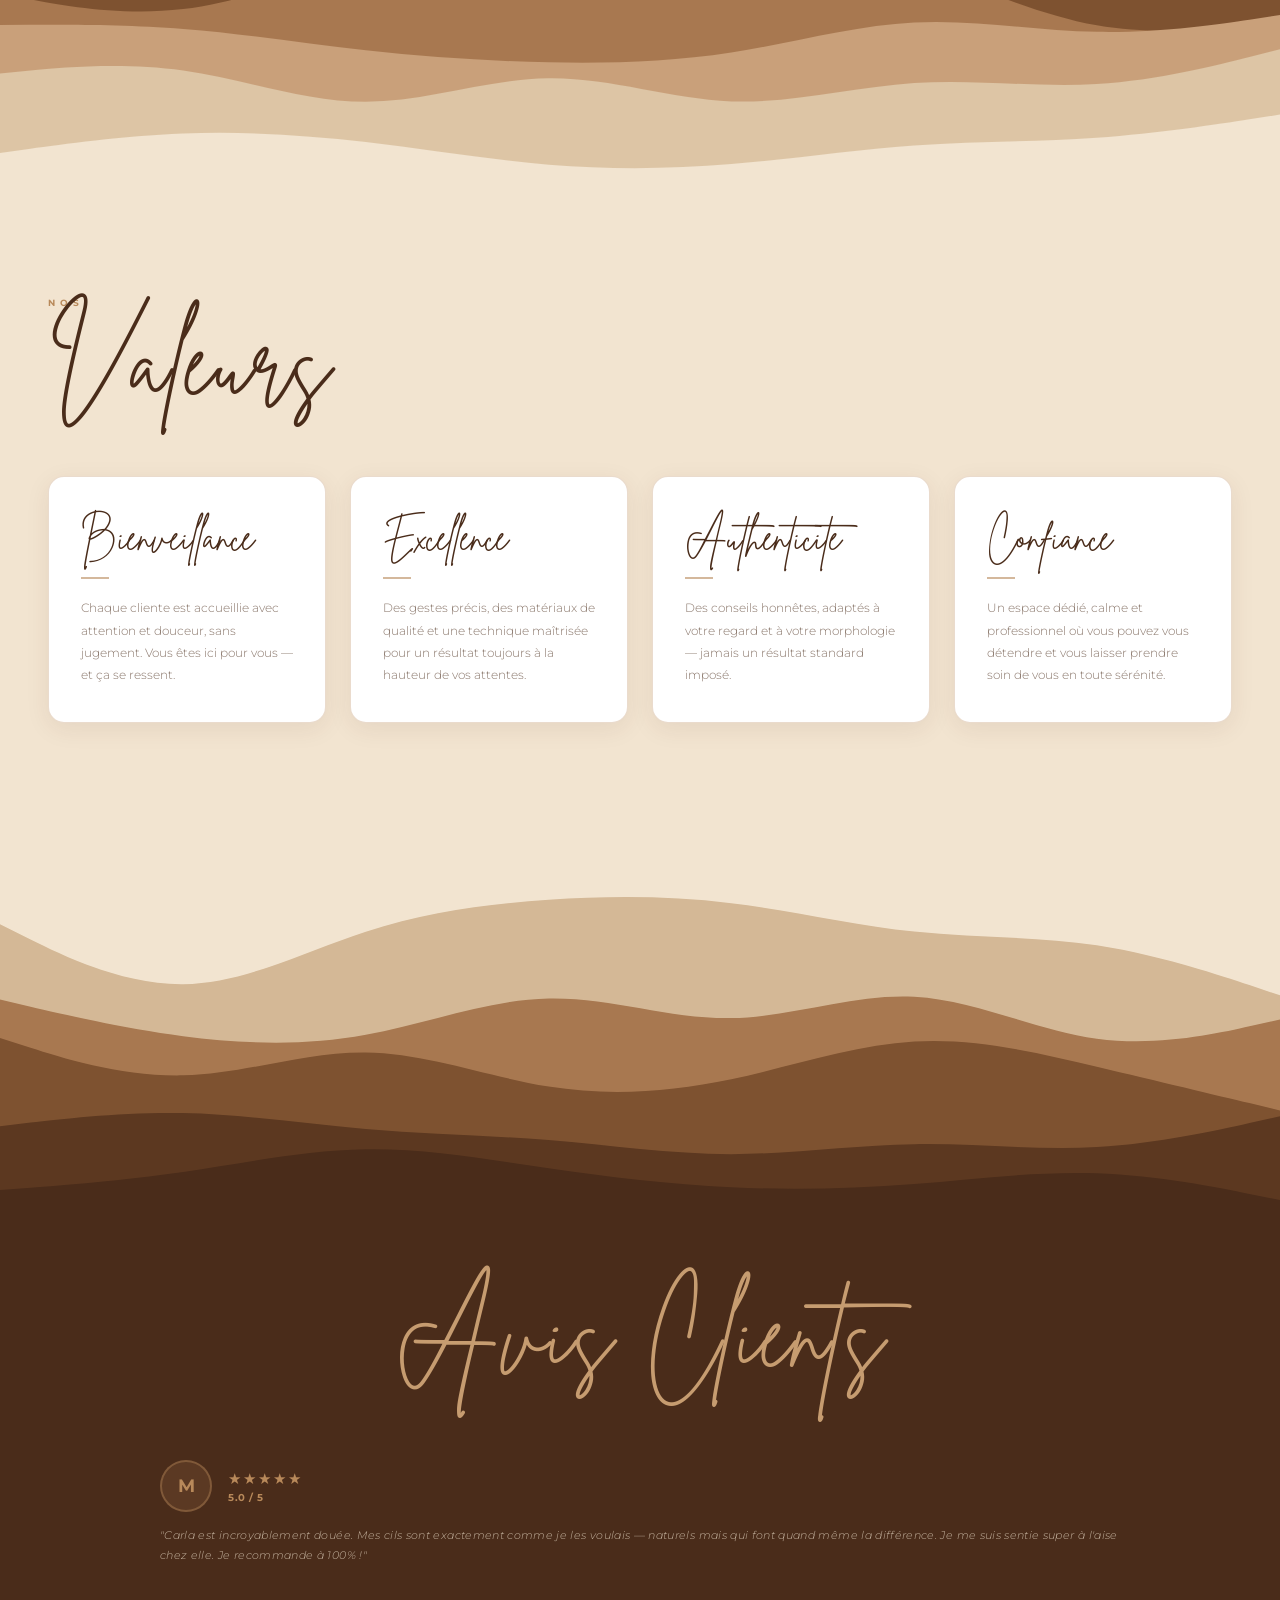
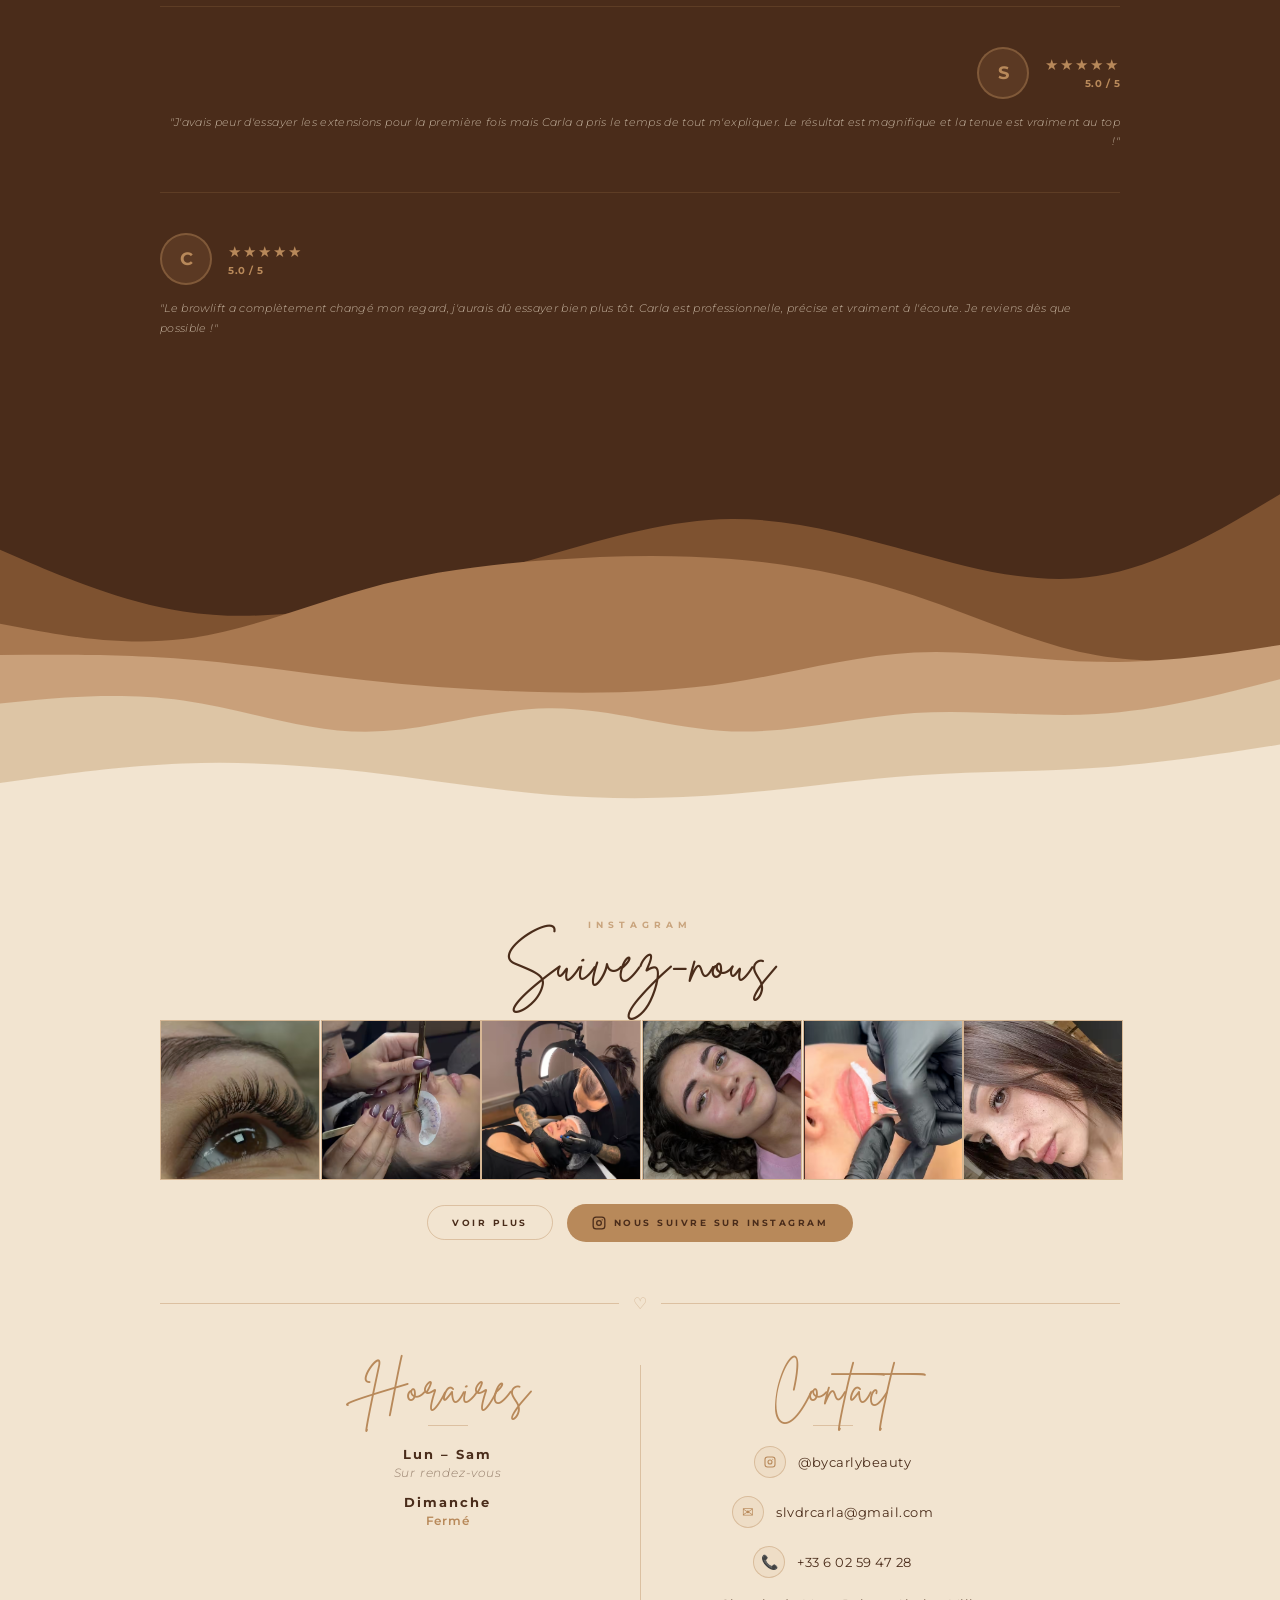
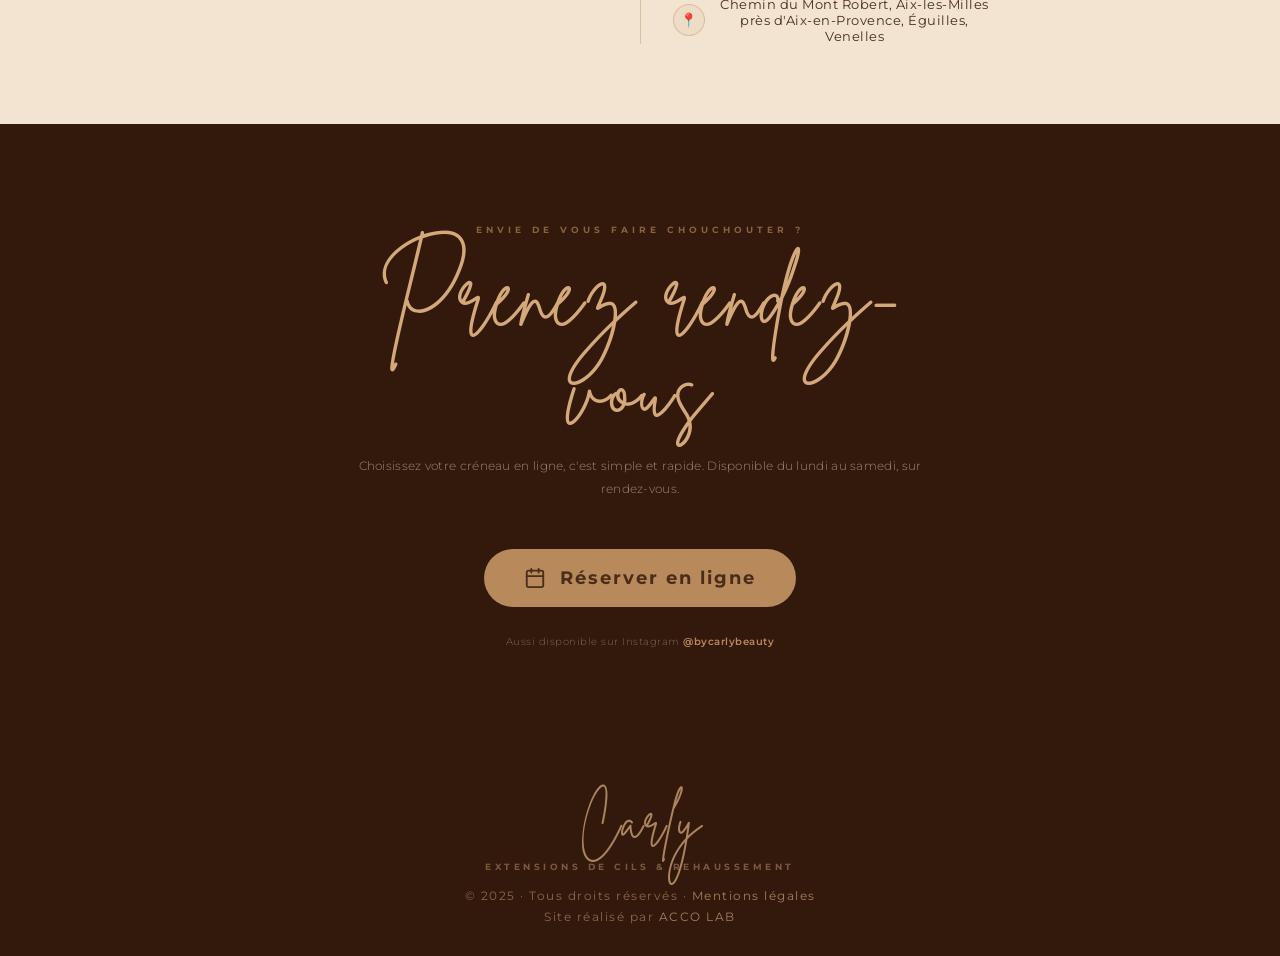
==== commit b0d038ae: "SEO: corrige l'indexation Google, sitemap et performance des images Search Console - sitemap.xml: re" ====
--- a/index.html
+++ b/index.html
@@ -23,59 +23,100 @@
   <script type="application/ld+json">
   {
     "@context": "https://schema.org",
-    "@type": "BeautySalon",
-    "name": "By Carly Beauty",
-    "alternateName": "Bycarlybeauty",
-    "description": "Institut de beauté à Aix-les-Milles spécialisé en extensions de cils (cil à cil, volume mixte, volume russe), rehaussement de cils et browlift. Sur rendez-vous.",
-    "url": "https://bycarlybeauty.fr",
-    "telephone": "+33602594728",
-    "email": "slvdrcarla@gmail.com",
-    "image": "https://bycarlybeauty.fr/photo/image/Haut1.png",
-    "logo": "https://bycarlybeauty.fr/photo/image/vraislogo.png",
-    "priceRange": "€€",
-    "currenciesAccepted": "EUR",
-    "address": {
-      "@type": "PostalAddress",
-      "streetAddress": "245 Chemin du Mont Robert",
-      "addressLocality": "Aix-en-Provence",
-      "addressRegion": "Provence-Alpes-Côte d'Azur",
-      "postalCode": "13290",
-      "addressCountry": "FR"
-    },
-    "geo": {
-      "@type": "GeoCoordinates",
-      "latitude": 43.5042,
-      "longitude": 5.3536
-    },
-    "openingHoursSpecification": [
+    "@graph": [
       {
-        "@type": "OpeningHoursSpecification",
-        "dayOfWeek": ["Monday","Tuesday","Wednesday","Thursday","Friday","Saturday"],
-        "opens": "09:00",
-        "closes": "19:00"
+        "@type": "WebSite",
+        "@id": "https://bycarlybeauty.fr/#website",
+        "url": "https://bycarlybeauty.fr/",
+        "name": "By Carly Beauty",
+        "inLanguage": "fr-FR",
+        "publisher": { "@id": "https://bycarlybeauty.fr/#salon" }
+      },
+      {
+        "@type": ["BeautySalon", "LocalBusiness"],
+        "@id": "https://bycarlybeauty.fr/#salon",
+        "name": "By Carly Beauty",
+        "alternateName": ["Bycarlybeauty", "Carly Beauty"],
+        "description": "Institut de beaut\u00e9 \u00e0 Aix-les-Milles sp\u00e9cialis\u00e9 en extensions de cils (cil \u00e0 cil, volume mixte, volume russe), rehaussement de cils et browlift. Sur rendez-vous.",
+        "url": "https://bycarlybeauty.fr/",
+        "mainEntityOfPage": { "@id": "https://bycarlybeauty.fr/#website" },
+        "telephone": "+33602594728",
+        "email": "slvdrcarla@gmail.com",
+        "image": [
+          "https://bycarlybeauty.fr/photo/image/Haut1.png",
+          "https://bycarlybeauty.fr/photo/image/Hautd3.png"
+        ],
+        "logo": "https://bycarlybeauty.fr/photo/image/vraislogo.png",
+        "priceRange": "\u20ac\u20ac",
+        "currenciesAccepted": "EUR",
+        "paymentAccepted": "Esp\u00e8ces, Carte bancaire, Virement",
+        "knowsLanguage": "fr-FR",
+        "address": {
+          "@type": "PostalAddress",
+          "streetAddress": "245 Chemin du Mont Robert",
+          "addressLocality": "Aix-en-Provence",
+          "addressRegion": "Provence-Alpes-C\u00f4te d'Azur",
+          "postalCode": "13290",
+          "addressCountry": "FR"
+        },
+        "geo": {
+          "@type": "GeoCoordinates",
+          "latitude": 43.5042,
+          "longitude": 5.3536
+        },
+        "hasMap": "https://www.google.com/maps/search/?api=1&query=43.5042,5.3536",
+        "areaServed": [
+          { "@type": "City", "name": "Aix-en-Provence" },
+          { "@type": "Place", "name": "Aix-les-Milles" },
+          { "@type": "City", "name": "\u00c9guilles" },
+          { "@type": "City", "name": "Venelles" },
+          { "@type": "City", "name": "Bouc-Bel-Air" },
+          { "@type": "Place", "name": "Luynes" }
+        ],
+        "openingHoursSpecification": [
+          {
+            "@type": "OpeningHoursSpecification",
+            "dayOfWeek": ["Monday","Tuesday","Wednesday","Thursday","Friday","Saturday"],
+            "opens": "09:00",
+            "closes": "19:00"
+          }
+        ],
+        "sameAs": [
+          "https://www.instagram.com/bycarlybeauty/"
+        ],
+        "potentialAction": {
+          "@type": "ReserveAction",
+          "target": {
+            "@type": "EntryPoint",
+            "urlTemplate": "https://calendly.com/slvdrcarla",
+            "inLanguage": "fr-FR",
+            "actionPlatform": [
+              "http://schema.org/DesktopWebPlatform",
+              "http://schema.org/MobileWebPlatform"
+            ]
+          },
+          "result": { "@type": "Reservation", "name": "Rendez-vous beaut\u00e9" }
+        },
+        "hasOfferCatalog": {
+          "@type": "OfferCatalog",
+          "name": "Prestations beaut\u00e9",
+          "itemListElement": [
+            { "@type": "Offer", "itemOffered": { "@type": "Service", "name": "Rehaussement de cils", "description": "Courbe naturelle et regard ouvert \u2014 4 \u00e0 6 semaines", "areaServed": "Aix-en-Provence" }, "price": "40", "priceCurrency": "EUR", "availability": "https://schema.org/InStock" },
+            { "@type": "Offer", "itemOffered": { "@type": "Service", "name": "Browlift", "description": "Sourcils structur\u00e9s et lev\u00e9s naturellement", "areaServed": "Aix-en-Provence" }, "price": "40", "priceCurrency": "EUR", "availability": "https://schema.org/InStock" },
+            { "@type": "Offer", "itemOffered": { "@type": "Service", "name": "\u00c9pilation et reconstruction des sourcils", "areaServed": "Aix-en-Provence" }, "price": "30", "priceCurrency": "EUR", "availability": "https://schema.org/InStock" },
+            { "@type": "Offer", "itemOffered": { "@type": "Service", "name": "Extensions de cils cil \u00e0 cil", "description": "Effet naturel \u2014 1 extension par cil naturel", "areaServed": "Aix-en-Provence" }, "price": "60", "priceCurrency": "EUR", "availability": "https://schema.org/InStock" },
+            { "@type": "Offer", "itemOffered": { "@type": "Service", "name": "Extensions de cils volume mixte", "description": "Classique et volume \u2014 effet dramatique doux", "areaServed": "Aix-en-Provence" }, "price": "75", "priceCurrency": "EUR", "availability": "https://schema.org/InStock" },
+            { "@type": "Offer", "itemOffered": { "@type": "Service", "name": "Extensions de cils volume russe 2D/3D", "description": "Glamour et plein volume", "areaServed": "Aix-en-Provence" }, "price": "80", "priceCurrency": "EUR", "availability": "https://schema.org/InStock" }
+          ]
+        }
       }
-    ],
-    "sameAs": [
-      "https://www.instagram.com/bycarlybeauty/"
-    ],
-    "hasOfferCatalog": {
-      "@type": "OfferCatalog",
-      "name": "Prestations beauté",
-      "itemListElement": [
-        { "@type": "Offer", "itemOffered": { "@type": "Service", "name": "Rehaussement de cils", "description": "Courbe naturelle et regard ouvert — 4 à 6 semaines" }, "price": "40", "priceCurrency": "EUR" },
-        { "@type": "Offer", "itemOffered": { "@type": "Service", "name": "Browlift", "description": "Sourcils structurés et levés naturellement" }, "price": "40", "priceCurrency": "EUR" },
-        { "@type": "Offer", "itemOffered": { "@type": "Service", "name": "Épilation et reconstruction des sourcils" }, "price": "30", "priceCurrency": "EUR" },
-        { "@type": "Offer", "itemOffered": { "@type": "Service", "name": "Extensions cil à cil", "description": "Effet naturel — 1 extension par cil naturel" }, "price": "60", "priceCurrency": "EUR" },
-        { "@type": "Offer", "itemOffered": { "@type": "Service", "name": "Extensions volume mixte", "description": "Classique et volume — effet dramatique doux" }, "price": "75", "priceCurrency": "EUR" },
-        { "@type": "Offer", "itemOffered": { "@type": "Service", "name": "Extensions volume russe 2D/3D", "description": "Glamour et plein volume" }, "price": "80", "priceCurrency": "EUR" }
-      ]
-    }
+    ]
   }
   </script>
   <link rel="preconnect" href="https://fonts.googleapis.com" />
   <link rel="preconnect" href="https://fonts.gstatic.com" crossorigin />
   <link href="https://fonts.googleapis.com/css2?family=Montserrat:wght@300;400;600;700;800&display=swap" rel="stylesheet" />
-  <link rel="icon" type="image/png" href="image/logo.png" />
+  <link rel="icon" type="image/png" href="photo/image/logo.png" />
   <link rel="stylesheet" href="style.css" />
 </head>
 <body>
@@ -93,7 +134,7 @@
     <a href="#" class="navbar__logo-link" aria-label="Retour en haut"><picture>
   <source srcset="photo/image/vraislogo.avif" type="image/avif">
   <source srcset="photo/image/vraislogo.webp" type="image/webp">
-  <img class="navbar__logo" src="photo/image/vraislogo.png" alt="Carly – By Carly Beauty" />
+  <img class="navbar__logo" src="photo/image/vraislogo.png" alt="Carly – By Carly Beauty" decoding="async" />
 </picture></a>
 
     <!-- Bouton réserver (mobile droite) + liens desktop -->
@@ -148,14 +189,14 @@
               <picture>
   <source srcset="photo/image/Hautd3.avif" type="image/avif">
   <source srcset="photo/image/Hautd3.webp" type="image/webp">
-  <img src="photo/image/Hautd3.png" alt="Résultat cils" />
+  <img src="photo/image/Hautd3.png" alt="Extensions de cils volume russe réalisées à Aix-les-Milles" decoding="async" />
 </picture>
             </div>
             <div class="frame frame--hero-sm">
               <picture>
   <source srcset="photo/image/haut2.avif" type="image/avif">
   <source srcset="photo/image/haut2.webp" type="image/webp">
-  <img src="photo/image/haut2.png" alt="Résultat cils" />
+  <img src="photo/image/haut2.png" alt="Rehaussement de cils avec teinture près d'Aix-en-Provence" decoding="async" />
 </picture>
             </div>
           </div>
@@ -165,7 +206,7 @@
               <picture>
   <source srcset="photo/image/Haut1.avif" type="image/avif">
   <source srcset="photo/image/Haut1.webp" type="image/webp">
-  <img src="photo/image/Haut1.png" alt="Résultat cils" />
+  <img src="photo/image/Haut1.png" alt="Extensions de cils cil à cil — By Carly Beauty, Aix-les-Milles" fetchpriority="high" decoding="async" />
 </picture>
             </div>
           </div>
@@ -175,7 +216,7 @@
         <div class="hero__text">
           <p class="hero__salon">@BYCARLYBEAUTY</p>
           <p class="hero__label">RENCONTREZ VOTRE</p>
-          <h1 class="hero__title">Lash Artist</h1>
+          <h2 class="hero__title">Lash Artist</h2>
 
           <div class="hero__bio-card">
             <p class="hero__bio-text">
@@ -207,7 +248,7 @@
     </div>
   </section>
 
-  <img class="wave" src="photo/wave-cream-to-brown.svg" alt="" />
+  <img class="wave" src="photo/wave-cream-to-brown.svg" alt="" loading="lazy" decoding="async" />
 
   <!-- ══════════════════════════════════════
        PRESTATIONS  — brun
@@ -225,7 +266,7 @@
             <picture>
   <source srcset="photo/image/Presta/Rehaussement%20de%20Cils.avif" type="image/avif">
   <source srcset="photo/image/Presta/Rehaussement%20de%20Cils.webp" type="image/webp">
-  <img src="photo/image/Presta/Rehaussement%20de%20Cils.png" alt="Rehaussement de Cils" />
+  <img src="photo/image/Presta/Rehaussement%20de%20Cils.png" alt="Rehaussement de cils — prestation By Carly Beauty" loading="lazy" decoding="async" />
 </picture>
           </div>
           <p class="arch-name">Rehaussement de Cils</p>
@@ -238,7 +279,7 @@
             <picture>
   <source srcset="photo/image/Presta/Browlift.avif" type="image/avif">
   <source srcset="photo/image/Presta/Browlift.webp" type="image/webp">
-  <img src="photo/image/Presta/Browlift.png" alt="Browlift" />
+  <img src="photo/image/Presta/Browlift.png" alt="Browlift — restructuration des sourcils" loading="lazy" decoding="async" />
 </picture>
           </div>
           <p class="arch-name">Browlift</p>
@@ -251,7 +292,7 @@
             <picture>
   <source srcset="photo/image/Presta/%C3%89pilation%20%26%20Sourcils.avif" type="image/avif">
   <source srcset="photo/image/Presta/%C3%89pilation%20%26%20Sourcils.webp" type="image/webp">
-  <img src="photo/image/Presta/%C3%89pilation%20%26%20Sourcils.png" alt="Épilation & Sourcils" />
+  <img src="photo/image/Presta/%C3%89pilation%20%26%20Sourcils.png" alt="Épilation et reconstruction des sourcils" loading="lazy" decoding="async" />
 </picture>
           </div>
           <p class="arch-name">Épilation &amp; Sourcils</p>
@@ -264,7 +305,7 @@
             <picture>
   <source srcset="photo/image/Presta/Cil%20%C3%A0%20Cil.avif" type="image/avif">
   <source srcset="photo/image/Presta/Cil%20%C3%A0%20Cil.webp" type="image/webp">
-  <img src="photo/image/Presta/Cil%20%C3%A0%20Cil.png" alt="Cil à Cil" />
+  <img src="photo/image/Presta/Cil%20%C3%A0%20Cil.png" alt="Extensions de cils cil à cil — effet naturel" loading="lazy" decoding="async" />
 </picture>
           </div>
           <p class="arch-name">Cil à Cil</p>
@@ -277,7 +318,7 @@
             <picture>
   <source srcset="photo/image/Presta/Mixte.avif" type="image/avif">
   <source srcset="photo/image/Presta/Mixte.webp" type="image/webp">
-  <img src="photo/image/Presta/Mixte.png" alt="Mixte" />
+  <img src="photo/image/Presta/Mixte.png" alt="Extensions de cils volume mixte" loading="lazy" decoding="async" />
 </picture>
           </div>
           <p class="arch-name">Volume Mixte</p>
@@ -290,7 +331,7 @@
             <picture>
   <source srcset="photo/image/Presta/Volume%20Russe%202D.avif" type="image/avif">
   <source srcset="photo/image/Presta/Volume%20Russe%202D.webp" type="image/webp">
-  <img src="photo/image/Presta/Volume%20Russe%202D.png" alt="Volume Russe 2D" />
+  <img src="photo/image/Presta/Volume%20Russe%202D.png" alt="Extensions de cils volume russe 2D/3D" loading="lazy" decoding="async" />
 </picture>
           </div>
           <p class="arch-name">Volume Russe 2D/3D</p>
@@ -305,7 +346,7 @@
     </div>
   </section>
 
-  <img class="wave" src="photo/wave-brown-to-cream.svg" alt="" />
+  <img class="wave" src="photo/wave-brown-to-cream.svg" alt="" loading="lazy" decoding="async" />
 
   <!-- ══════════════════════════════════════
        AVANT / APRÈS  — crème (stack scroll)
@@ -324,47 +365,47 @@
           <div class="wheel-card" data-idx="0"><picture>
   <source srcset="photo/les%20avant%20apres/aa1.avif" type="image/avif">
   <source srcset="photo/les%20avant%20apres/aa1.webp" type="image/webp">
-  <img src="photo/les%20avant%20apres/aa1.png" alt="Nastasia – Rehaussement avec teinture" />
+  <img src="photo/les%20avant%20apres/aa1.png" alt="Nastasia – Rehaussement avec teinture" loading="lazy" decoding="async" />
 </picture></div>
           <div class="wheel-card" data-idx="1"><picture>
   <source srcset="photo/les%20avant%20apres/aa2.avif" type="image/avif">
   <source srcset="photo/les%20avant%20apres/aa2.webp" type="image/webp">
-  <img src="photo/les%20avant%20apres/aa2.png" alt="Giulia – Rehaussement avec teinture" />
+  <img src="photo/les%20avant%20apres/aa2.png" alt="Giulia – Rehaussement avec teinture" loading="lazy" decoding="async" />
 </picture></div>
           <div class="wheel-card" data-idx="2"><picture>
   <source srcset="photo/les%20avant%20apres/aa3.avif" type="image/avif">
   <source srcset="photo/les%20avant%20apres/aa3.webp" type="image/webp">
-  <img src="photo/les%20avant%20apres/aa3.png" alt="Ambre – Volume Russe 2D" />
+  <img src="photo/les%20avant%20apres/aa3.png" alt="Ambre – Volume Russe 2D" loading="lazy" decoding="async" />
 </picture></div>
           <div class="wheel-card" data-idx="3"><picture>
   <source srcset="photo/les%20avant%20apres/aa4.avif" type="image/avif">
   <source srcset="photo/les%20avant%20apres/aa4.webp" type="image/webp">
-  <img src="photo/les%20avant%20apres/aa4.png" alt="Giulia – Browlift avec teinture + Rehaussement avec teinture" />
+  <img src="photo/les%20avant%20apres/aa4.png" alt="Giulia – Browlift avec teinture + Rehaussement avec teinture" loading="lazy" decoding="async" />
 </picture></div>
           <div class="wheel-card" data-idx="4"><picture>
   <source srcset="photo/les%20avant%20apres/aa5.avif" type="image/avif">
   <source srcset="photo/les%20avant%20apres/aa5.webp" type="image/webp">
-  <img src="photo/les%20avant%20apres/aa5.png" alt="Ilona – Rehaussement avec teinture + Reconstruction sourcils" />
+  <img src="photo/les%20avant%20apres/aa5.png" alt="Ilona – Rehaussement avec teinture + Reconstruction sourcils" loading="lazy" decoding="async" />
 </picture></div>
           <div class="wheel-card" data-idx="5"><picture>
   <source srcset="photo/les%20avant%20apres/aa6.avif" type="image/avif">
   <source srcset="photo/les%20avant%20apres/aa6.webp" type="image/webp">
-  <img src="photo/les%20avant%20apres/aa6.png" alt="Ambre – Browlift avec teinture + Rehaussement avec teinture" />
+  <img src="photo/les%20avant%20apres/aa6.png" alt="Ambre – Browlift avec teinture + Rehaussement avec teinture" loading="lazy" decoding="async" />
 </picture></div>
           <div class="wheel-card" data-idx="6"><picture>
   <source srcset="photo/les%20avant%20apres/aa7.avif" type="image/avif">
   <source srcset="photo/les%20avant%20apres/aa7.webp" type="image/webp">
-  <img src="photo/les%20avant%20apres/aa7.png" alt="Alicia – Browlift" />
+  <img src="photo/les%20avant%20apres/aa7.png" alt="Alicia – Browlift" loading="lazy" decoding="async" />
 </picture></div>
           <div class="wheel-card" data-idx="7"><picture>
   <source srcset="photo/les%20avant%20apres/aa8.avif" type="image/avif">
   <source srcset="photo/les%20avant%20apres/aa8.webp" type="image/webp">
-  <img src="photo/les%20avant%20apres/aa8.png" alt="Giulia – Browlift avec teinture + Rehaussement avec teinture" />
+  <img src="photo/les%20avant%20apres/aa8.png" alt="Giulia – Browlift avec teinture + Rehaussement avec teinture" loading="lazy" decoding="async" />
 </picture></div>
           <div class="wheel-card" data-idx="8"><picture>
   <source srcset="photo/les%20avant%20apres/aa9.avif" type="image/avif">
   <source srcset="photo/les%20avant%20apres/aa9.webp" type="image/webp">
-  <img src="photo/les%20avant%20apres/aa9.png" alt="Ilona – Browlift sans teinture" />
+  <img src="photo/les%20avant%20apres/aa9.png" alt="Ilona – Browlift sans teinture" loading="lazy" decoding="async" />
 </picture></div>
         </div>
       </div>
@@ -428,7 +469,7 @@
     </div>
   </section>
 
-  <img class="wave" src="photo/wave-cream-to-brown.svg" alt="" />
+  <img class="wave" src="photo/wave-cream-to-brown.svg" alt="" loading="lazy" decoding="async" />
 
   <!-- ══════════════════════════════════════
        POURQUOI BY CARLY  — brun, pleine largeur
@@ -470,7 +511,7 @@
 
   </section>
 
-  <img class="wave" src="photo/wave-brown-to-cream.svg" alt="" />
+  <img class="wave" src="photo/wave-brown-to-cream.svg" alt="" loading="lazy" decoding="async" />
 
   <!-- ══════════════════════════════════════
        SECTION LIBRE  — crème (à compléter)
@@ -510,7 +551,7 @@
 
   </section>
 
-  <img class="wave" src="photo/wave-cream-to-brown.svg" alt="" />
+  <img class="wave" src="photo/wave-cream-to-brown.svg" alt="" loading="lazy" decoding="async" />
 
   <!-- ══════════════════════════════════════
        AVIS CLIENTS  — brun
@@ -568,7 +609,7 @@
     </div>
   </section>
 
-  <img class="wave" src="photo/wave-brown-to-cream.svg" alt="" />
+  <img class="wave" src="photo/wave-brown-to-cream.svg" alt="" loading="lazy" decoding="async" />
 
   <!-- ══════════════════════════════════════
        INFOS PRATIQUES  — crème
@@ -586,32 +627,32 @@
           <a class="insta-bar__slot" href="https://www.instagram.com/bycarlybeauty/" target="_blank" rel="noopener"><picture>
   <source srcset="photo/inta/insta1.avif" type="image/avif">
   <source srcset="photo/inta/insta1.webp" type="image/webp">
-  <img src="photo/inta/insta1.png" alt="Instagram 1" />
+  <img src="photo/inta/insta1.png" alt="Réalisation extensions de cils — Instagram By Carly Beauty" loading="lazy" decoding="async" />
 </picture></a>
           <a class="insta-bar__slot" href="https://www.instagram.com/bycarlybeauty/" target="_blank" rel="noopener"><picture>
   <source srcset="photo/inta/insta2.avif" type="image/avif">
   <source srcset="photo/inta/insta2.webp" type="image/webp">
-  <img src="photo/inta/insta2.png" alt="Instagram 2" />
+  <img src="photo/inta/insta2.png" alt="Réalisation rehaussement de cils — Instagram By Carly Beauty" loading="lazy" decoding="async" />
 </picture></a>
           <a class="insta-bar__slot" href="https://www.instagram.com/bycarlybeauty/" target="_blank" rel="noopener"><picture>
   <source srcset="photo/inta/insta3.avif" type="image/avif">
   <source srcset="photo/inta/insta3.webp" type="image/webp">
-  <img src="photo/inta/insta3.png" alt="Instagram 3" />
+  <img src="photo/inta/insta3.png" alt="Réalisation browlift sourcils — Instagram By Carly Beauty" loading="lazy" decoding="async" />
 </picture></a>
           <a class="insta-bar__slot" href="https://www.instagram.com/bycarlybeauty/" target="_blank" rel="noopener"><picture>
   <source srcset="photo/inta/insta4.avif" type="image/avif">
   <source srcset="photo/inta/insta4.webp" type="image/webp">
-  <img src="photo/inta/insta4.png" alt="Instagram 4" />
+  <img src="photo/inta/insta4.png" alt="Réalisation volume russe — Instagram By Carly Beauty" loading="lazy" decoding="async" />
 </picture></a>
           <a class="insta-bar__slot" href="https://www.instagram.com/bycarlybeauty/" target="_blank" rel="noopener"><picture>
   <source srcset="photo/inta/insta5.avif" type="image/avif">
   <source srcset="photo/inta/insta5.webp" type="image/webp">
-  <img src="photo/inta/insta5.png" alt="Instagram 5" />
+  <img src="photo/inta/insta5.png" alt="Regard sublimé par extensions de cils — Instagram By Carly Beauty" loading="lazy" decoding="async" />
 </picture></a>
           <a class="insta-bar__slot" href="https://www.instagram.com/bycarlybeauty/" target="_blank" rel="noopener"><picture>
   <source srcset="photo/inta/insta6.avif" type="image/avif">
   <source srcset="photo/inta/insta6.webp" type="image/webp">
-  <img src="photo/inta/insta6.png" alt="Instagram 6" />
+  <img src="photo/inta/insta6.png" alt="Prestation cils et sourcils — Instagram By Carly Beauty" loading="lazy" decoding="async" />
 </picture></a>
         </div>
         <div class="insta-bar__actions">
